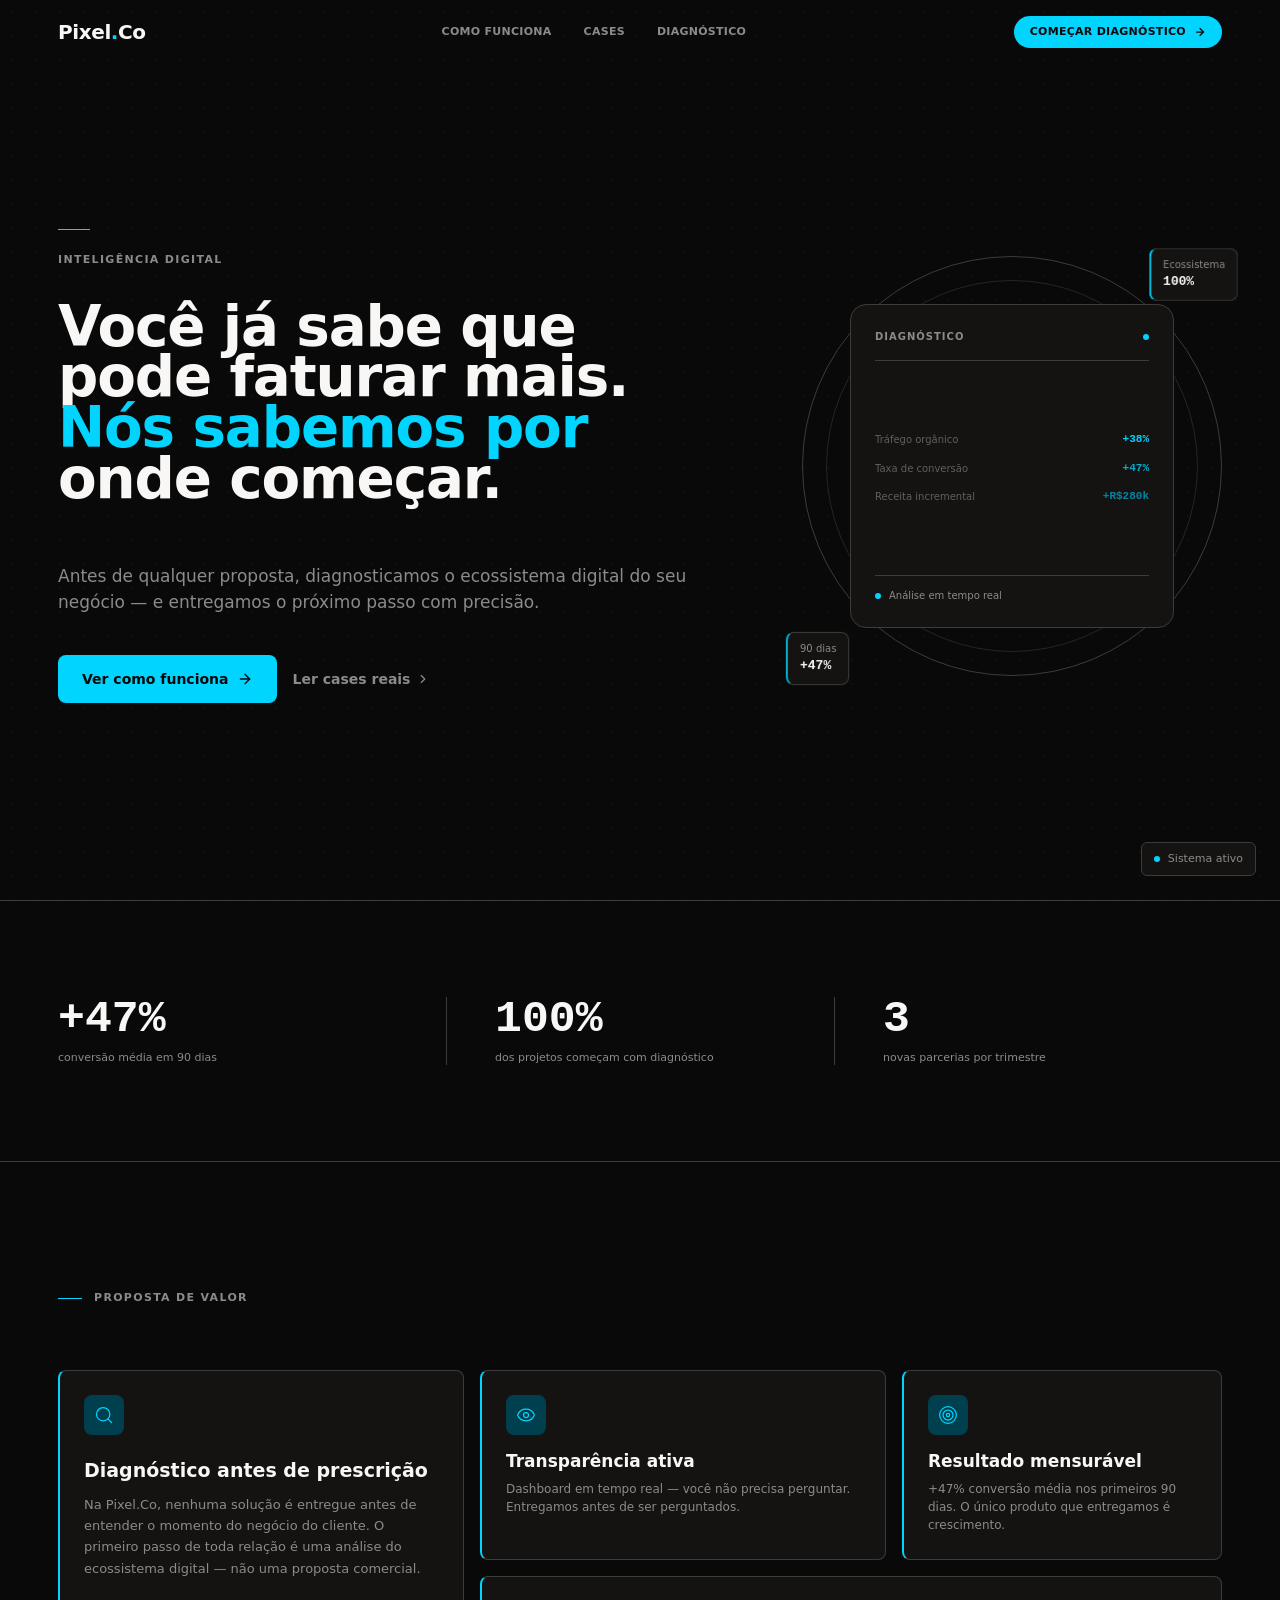
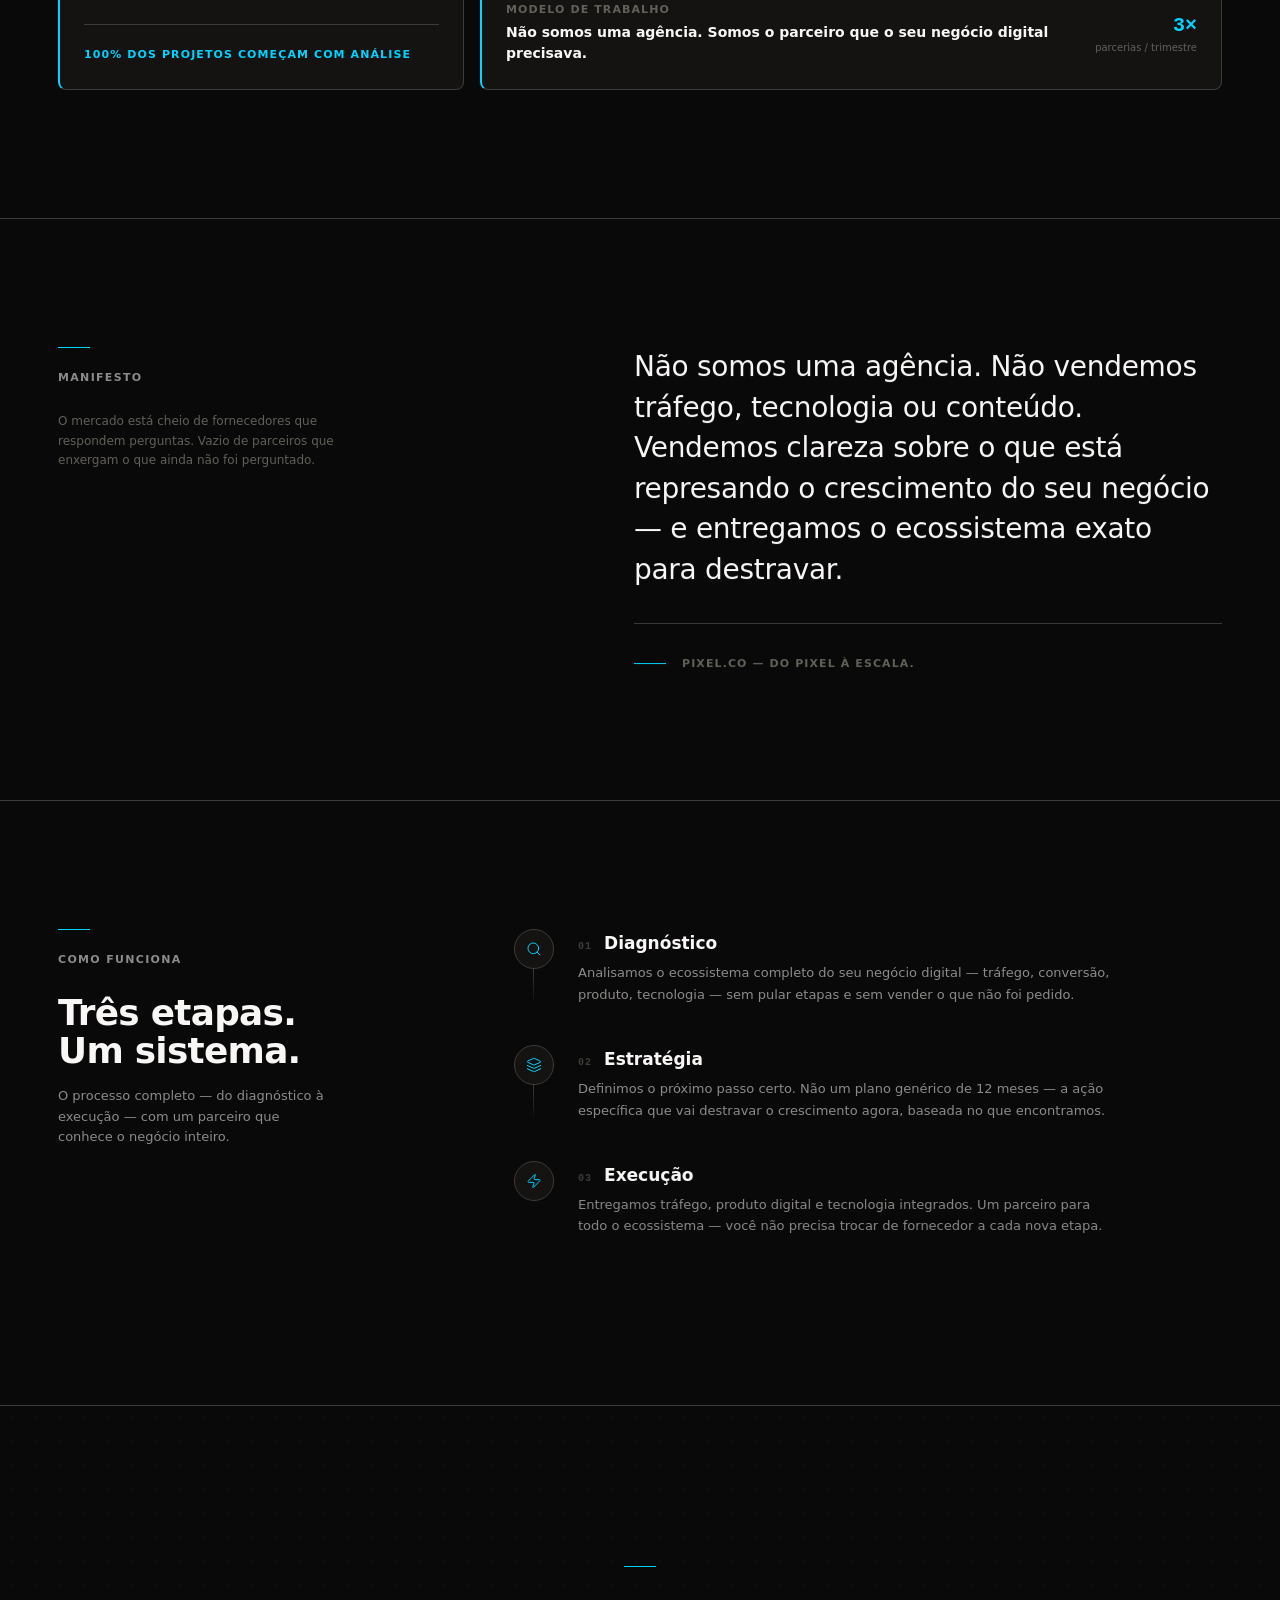
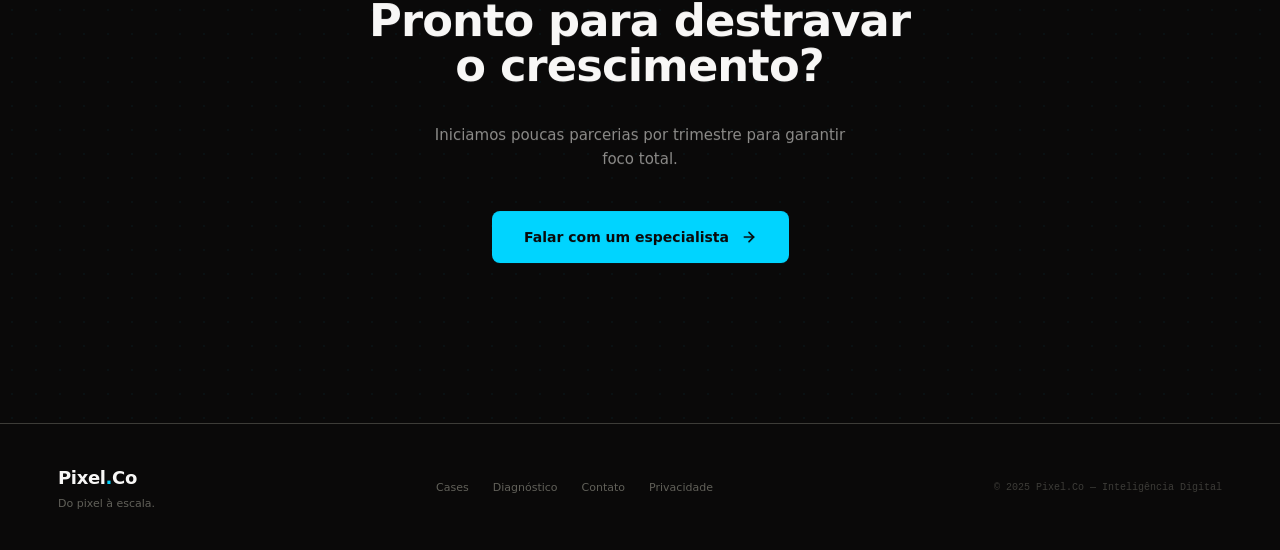
==== index.html @ 2d1773d3 "Updates" ====
<!DOCTYPE html><html lang="pt-BR" class="__variable_86c50e"><head><meta charSet="utf-8"/><meta name="viewport" content="width=device-width, initial-scale=1"/><link rel="preload" href="/_next/static/media/13971731025ec697-s.p.woff2" as="font" crossorigin="" type="font/woff2"/><link rel="stylesheet" href="/_next/static/css/6c851b1761dbb6ea.css" data-precedence="next"/><link rel="preload" as="script" fetchPriority="low" href="/_next/static/chunks/webpack-16e498d58e2445a3.js"/><script src="/_next/static/chunks/fd9d1056-4a917af64af6b262.js" async=""></script><script src="/_next/static/chunks/23-46c812fb10c3db20.js" async=""></script><script src="/_next/static/chunks/main-app-46f53e8ffbcdd55d.js" async=""></script><script src="/_next/static/chunks/866-4a47414da0e8d740.js" async=""></script><script src="/_next/static/chunks/app/page-204b4900cde515f3.js" async=""></script><title>Pixel.Co — Inteligência Digital</title><meta name="description" content="Você já sabe que pode faturar mais. Nós sabemos por onde começar. Diagnóstico estratégico do ecossistema digital do seu negócio."/><meta property="og:title" content="Pixel.Co — Do pixel à escala."/><meta property="og:description" content="Antes de qualquer proposta, diagnosticamos o ecossistema digital do seu negócio — e entregamos o próximo passo com precisão."/><meta property="og:type" content="website"/><meta name="twitter:card" content="summary"/><meta name="twitter:title" content="Pixel.Co — Do pixel à escala."/><meta name="twitter:description" content="Antes de qualquer proposta, diagnosticamos o ecossistema digital do seu negócio — e entregamos o próximo passo com precisão."/><meta name="next-size-adjust"/><script src="/_next/static/chunks/polyfills-78c92fac7aa8fdd8.js" noModule=""></script></head><body class="bg-[#0A0909] text-[#F8F7F6] antialiased"><main><header class="fixed top-0 left-0 right-0 z-50 transition-all duration-300 bg-transparent" style="opacity:0;will-change:opacity,transform;transform:translateY(-8px)"><div class="max-w-[1440px] mx-auto px-[34px] lg:px-[58px]"><div class="flex items-center justify-between h-16 lg:h-18"><a href="#" class="flex items-center" style="width:116px" aria-label="Pixel.Co"><span class="text-[#F8F7F6] font-extrabold text-xl tracking-tightest">Pixel<span class="text-[#00D4FF]">.</span>Co</span></a><nav class="hidden md:flex items-center gap-8"><a href="#como-funciona" class="text-[11px] font-semibold text-[#8C8B89] hover:text-[#F8F7F6] transition-colors duration-200 tracking-wide uppercase">Como funciona</a><a href="#cases" class="text-[11px] font-semibold text-[#8C8B89] hover:text-[#F8F7F6] transition-colors duration-200 tracking-wide uppercase">Cases</a><a href="#diagnóstico" class="text-[11px] font-semibold text-[#8C8B89] hover:text-[#F8F7F6] transition-colors duration-200 tracking-wide uppercase">Diagnóstico</a></nav><a href="#cta" class="flex items-center gap-2 px-4 py-2 rounded-full bg-[#00D4FF] text-[#0A0909] text-[11px] font-bold uppercase tracking-wide hover:bg-[#00AECF] transition-colors duration-200" tabindex="0">Começar diagnóstico<svg xmlns="http://www.w3.org/2000/svg" width="12" height="12" viewBox="0 0 24 24" fill="none" stroke="currentColor" stroke-width="2.5" stroke-linecap="round" stroke-linejoin="round" class="lucide lucide-arrow-right"><path d="M5 12h14"></path><path d="m12 5 7 7-7 7"></path></svg></a></div></div></header><section id="hero" class="relative min-h-[100dvh] flex items-center overflow-hidden"><div class="pixel-grid-bg"></div><div class="relative z-10 w-full max-w-[1440px] mx-auto px-[34px] lg:px-[58px] pt-24 pb-16"><div class="grid grid-cols-1 lg:grid-cols-[1fr_420px] gap-16 lg:gap-24 items-center"><div class="max-w-[640px]"><div class="mb-8" style="opacity:0;will-change:opacity,transform;transform:translateY(16px)"><span class="accent-line"></span><span class="text-[11px] font-semibold uppercase tracking-[0.12em] text-[#8C8B89]">Inteligência Digital</span></div><h1 class="font-extrabold text-[#F8F7F6] mb-[58px]" style="font-size:clamp(32px, 4.4vw, 64px);line-height:0.9;letter-spacing:-0.02em;opacity:0;will-change:opacity,transform;transform:translateY(16px)">Você já sabe que<br/>pode faturar mais.<br/><span class="text-[#00D4FF]">Nós sabemos por</span><br/>onde começar.</h1><p class="text-[#8C8B89] mb-10 max-w-[65ch]" style="font-size:17px;line-height:1.55;font-weight:400;opacity:0;will-change:opacity,transform;transform:translateY(16px)">Antes de qualquer proposta, diagnosticamos o ecossistema digital do seu negócio — e entregamos o próximo passo com precisão.</p><div class="flex flex-col sm:flex-row items-start sm:items-center gap-4" style="opacity:0;will-change:opacity,transform;transform:translateY(16px)"><a href="#como-funciona" class="flex items-center gap-2 px-6 py-3.5 bg-[#00D4FF] text-[#0A0909] rounded-lg font-bold text-sm hover:bg-[#00AECF] transition-colors duration-200" tabindex="0">Ver como funciona<svg xmlns="http://www.w3.org/2000/svg" width="16" height="16" viewBox="0 0 24 24" fill="none" stroke="currentColor" stroke-width="2" stroke-linecap="round" stroke-linejoin="round" class="lucide lucide-arrow-right"><path d="M5 12h14"></path><path d="m12 5 7 7-7 7"></path></svg></a><a href="#cases" class="flex items-center gap-1.5 text-[#8C8B89] hover:text-[#F8F7F6] text-sm font-semibold transition-colors duration-200">Ler cases reais<svg xmlns="http://www.w3.org/2000/svg" width="14" height="14" viewBox="0 0 24 24" fill="none" stroke="currentColor" stroke-width="2" stroke-linecap="round" stroke-linejoin="round" class="lucide lucide-chevron-right"><path d="m9 18 6-6-6-6"></path></svg></a></div></div><div class="hidden lg:block" style="opacity:0;will-change:opacity,transform;transform:translateX(24px)"><div class="relative w-full aspect-square max-w-[420px]"><div class="absolute inset-0 rounded-full border border-[#3D3C38]"></div><div class="absolute inset-6 rounded-full border border-[#262523]"></div><div class="absolute inset-12 rounded-2xl bg-[#141312] border border-[#3D3C38] p-6 flex flex-col justify-between"><div><div class="flex items-center justify-between mb-4"><span class="text-[10px] font-semibold uppercase tracking-widest text-[#8C8B89]">Diagnóstico</span><span class="w-1.5 h-1.5 rounded-full bg-[#00D4FF]" style="animation:pulse 2s infinite ease-in-out"></span></div><div class="h-px bg-[#3D3C38] mb-4"></div></div><div class="space-y-3"><div class="flex items-center justify-between" style="opacity:0;will-change:opacity,transform;transform:translateX(8px)"><span class="text-[10px] text-[#616059]">Tráfego orgânico</span><span class="text-[11px] font-bold font-mono" style="color:#00D4FF">+38%</span></div><div class="flex items-center justify-between" style="opacity:0;will-change:opacity,transform;transform:translateX(8px)"><span class="text-[10px] text-[#616059]">Taxa de conversão</span><span class="text-[11px] font-bold font-mono" style="color:#00AECF">+47%</span></div><div class="flex items-center justify-between" style="opacity:0;will-change:opacity,transform;transform:translateX(8px)"><span class="text-[10px] text-[#616059]">Receita incremental</span><span class="text-[11px] font-bold font-mono" style="color:#0086A6">+R$280k</span></div></div><div><div class="h-px bg-[#3D3C38] mt-4 mb-3"></div><div class="flex items-center gap-2"><span class="w-1.5 h-1.5 rounded-full bg-[#00D4FF]" style="animation:pulse 2s infinite ease-in-out"></span><span class="text-[10px] text-[#8C8B89]">Análise em tempo real</span></div></div></div><div class="absolute -top-2 -right-4 bg-[#141312] border border-[#3D3C38] border-l-2 border-l-[#00D4FF] rounded-lg px-3 py-2" style="opacity:0;will-change:opacity,transform;transform:scale(0.8)"><div class="text-[10px] text-[#8C8B89]">Ecossistema</div><div class="text-[13px] font-bold text-[#F8F7F6] font-mono">100%</div></div><div class="absolute -bottom-2 -left-4 bg-[#141312] border border-[#3D3C38] border-l-2 border-l-[#00AECF] rounded-lg px-3 py-2" style="opacity:0;will-change:opacity,transform;transform:scale(0.8)"><div class="text-[10px] text-[#8C8B89]">90 dias</div><div class="text-[13px] font-bold text-[#F8F7F6] font-mono">+47%</div></div></div></div></div></div></section><section id="social-proof" class="py-16 lg:py-24 border-y border-[#3D3C38]"><div class="max-w-[1440px] mx-auto px-[34px] lg:px-[58px]"><div class="grid grid-cols-1 sm:grid-cols-3 gap-0 divide-y sm:divide-y-0 sm:divide-x divide-[#3D3C38]"><div class="px-0 py-8 sm:py-0 sm:px-12 first:pl-0 last:pr-0 flex flex-col gap-2" style="opacity:0;transform:translateY(12px)"><span class="font-extrabold text-[#F8F7F6] font-mono" style="font-size:clamp(36px, 3.5vw, 52px);line-height:1">+47%</span><span class="text-[#8C8B89] text-[11px] font-medium leading-snug">conversão média em 90 dias</span></div><div class="px-0 py-8 sm:py-0 sm:px-12 first:pl-0 last:pr-0 flex flex-col gap-2" style="opacity:0;transform:translateY(12px)"><span class="font-extrabold text-[#F8F7F6] font-mono" style="font-size:clamp(36px, 3.5vw, 52px);line-height:1">100%</span><span class="text-[#8C8B89] text-[11px] font-medium leading-snug">dos projetos começam com diagnóstico</span></div><div class="px-0 py-8 sm:py-0 sm:px-12 first:pl-0 last:pr-0 flex flex-col gap-2" style="opacity:0;transform:translateY(12px)"><span class="font-extrabold text-[#F8F7F6] font-mono" style="font-size:clamp(36px, 3.5vw, 52px);line-height:1">3</span><span class="text-[#8C8B89] text-[11px] font-medium leading-snug">novas parcerias por trimestre</span></div></div></div></section><section id="proposta-de-valor" class="py-20 lg:py-32"><div class="max-w-[1440px] mx-auto px-[34px] lg:px-[58px]"><div class="section-divider mb-12 lg:mb-16"><span class="section-divider-label">Proposta de valor</span></div><div class="grid grid-cols-1 lg:grid-cols-[1fr_1fr_320px] gap-4"><div class="metric-card lg:row-span-2 flex flex-col gap-6 min-h-[280px] lg:min-h-[320px]" style="opacity:0;will-change:opacity,transform;transform:translateY(20px)"><div class="w-10 h-10 rounded-lg bg-[#003F4D] flex items-center justify-center flex-shrink-0"><svg xmlns="http://www.w3.org/2000/svg" width="20" height="20" viewBox="0 0 24 24" fill="none" stroke="currentColor" stroke-width="1.5" stroke-linecap="round" stroke-linejoin="round" class="lucide lucide-search text-[#00D4FF]"><circle cx="11" cy="11" r="8"></circle><path d="m21 21-4.3-4.3"></path></svg></div><div class="flex-1"><h3 class="text-[#F8F7F6] font-bold mb-3" style="font-size:19px;line-height:1.2">Diagnóstico antes de prescrição</h3><p class="text-[#8C8B89] leading-relaxed max-w-[65ch]" style="font-size:13px">Na Pixel.Co, nenhuma solução é entregue antes de entender o momento do negócio do cliente. O primeiro passo de toda relação é uma análise do ecossistema digital — não uma proposta comercial.</p></div><div class="pt-4 border-t border-[#3D3C38]"><span class="text-[11px] font-semibold text-[#00D4FF] uppercase tracking-widest">100% dos projetos começam com análise</span></div></div><div class="metric-card flex flex-col gap-4 min-h-[140px]" style="opacity:0;will-change:opacity,transform;transform:translateY(20px)"><div class="flex items-start justify-between gap-4"><div class="w-10 h-10 rounded-lg bg-[#003F4D] flex items-center justify-center flex-shrink-0"><svg xmlns="http://www.w3.org/2000/svg" width="20" height="20" viewBox="0 0 24 24" fill="none" stroke="currentColor" stroke-width="1.5" stroke-linecap="round" stroke-linejoin="round" class="lucide lucide-eye text-[#00D4FF]"><path d="M2.062 12.348a1 1 0 0 1 0-.696 10.75 10.75 0 0 1 19.876 0 1 1 0 0 1 0 .696 10.75 10.75 0 0 1-19.876 0"></path><circle cx="12" cy="12" r="3"></circle></svg></div></div><div><h3 class="text-[#F8F7F6] font-bold mb-2" style="font-size:17px;line-height:1.2">Transparência ativa</h3><p class="text-[#8C8B89]" style="font-size:12px;line-height:1.5">Dashboard em tempo real — você não precisa perguntar. Entregamos antes de ser perguntados.</p></div></div><div class="metric-card flex flex-col gap-4 min-h-[140px]" style="opacity:0;will-change:opacity,transform;transform:translateY(20px)"><div class="w-10 h-10 rounded-lg bg-[#003F4D] flex items-center justify-center flex-shrink-0"><svg xmlns="http://www.w3.org/2000/svg" width="20" height="20" viewBox="0 0 24 24" fill="none" stroke="currentColor" stroke-width="1.5" stroke-linecap="round" stroke-linejoin="round" class="lucide lucide-target text-[#00D4FF]"><circle cx="12" cy="12" r="10"></circle><circle cx="12" cy="12" r="6"></circle><circle cx="12" cy="12" r="2"></circle></svg></div><div><h3 class="text-[#F8F7F6] font-bold mb-2" style="font-size:17px;line-height:1.2">Resultado mensurável</h3><p class="text-[#8C8B89]" style="font-size:12px;line-height:1.5">+47% conversão média nos primeiros 90 dias. O único produto que entregamos é crescimento.</p></div></div><div class="metric-card lg:col-span-2 lg:col-start-2 flex items-center gap-6" style="opacity:0;will-change:opacity,transform;transform:translateY(20px)"><div class="flex-1"><p class="text-[#616059] text-[11px] font-semibold uppercase tracking-widest mb-1">Modelo de trabalho</p><p class="text-[#F8F7F6] font-semibold" style="font-size:14px">Não somos uma agência. Somos o parceiro que o seu negócio digital precisava.</p></div><div class="text-right flex-shrink-0"><div class="text-[#00D4FF] font-mono font-bold text-xl">3×</div><div class="text-[#616059] text-[10px]">parcerias / trimestre</div></div></div></div></div></section><section id="manifesto" class="py-20 lg:py-32 border-t border-[#3D3C38]"><div class="max-w-[1440px] mx-auto px-[34px] lg:px-[58px]"><div class="grid grid-cols-1 lg:grid-cols-[480px_1fr] gap-12 lg:gap-24 items-start"><div style="opacity:0;transform:translateY(12px)"><span class="accent-line"></span><span class="text-[11px] font-semibold uppercase tracking-[0.12em] text-[#8C8B89]">Manifesto</span><p class="text-[#616059] mt-6 max-w-[280px]" style="font-size:12px;line-height:1.6">O mercado está cheio de fornecedores que respondem perguntas. Vazio de parceiros que enxergam o que ainda não foi perguntado.</p></div><div style="opacity:0;transform:translateY(20px)"><p class="text-[#F8F7F6] font-light" style="font-size:clamp(18px, 2.2vw, 28px);line-height:1.45;letter-spacing:-0.01em">Não somos uma agência. Não vendemos tráfego, tecnologia ou conteúdo. Vendemos clareza sobre o que está represando o crescimento do seu negócio — e entregamos o ecossistema exato para destravar.</p><div class="mt-8 pt-8 border-t border-[#3D3C38] flex items-center gap-4" style="opacity:0"><span class="w-8 h-px bg-[#00D4FF]"></span><span class="text-[#616059] text-[11px] font-semibold uppercase tracking-widest">Pixel.Co — Do pixel à escala.</span></div></div></div></div></section><section id="como-funciona" class="py-20 lg:py-32 border-t border-[#3D3C38]"><div class="max-w-[1440px] mx-auto px-[34px] lg:px-[58px]"><div class="grid grid-cols-1 lg:grid-cols-[360px_1fr] gap-12 lg:gap-24"><div><div style="opacity:0;transform:translateY(12px)"><span class="accent-line"></span><span class="text-[11px] font-semibold uppercase tracking-[0.12em] text-[#8C8B89]">Como funciona</span><h2 class="text-[#F8F7F6] font-extrabold mt-6" style="font-size:clamp(24px, 2.8vw, 40px);line-height:1.05;letter-spacing:-0.02em">Três etapas.<br/>Um sistema.</h2><p class="text-[#8C8B89] mt-4 max-w-[280px]" style="font-size:13px;line-height:1.6">O processo completo — do diagnóstico à execução — com um parceiro que conhece o negócio inteiro.</p></div></div><div class="space-y-0"><div class="relative flex gap-6 pb-10" style="opacity:0;transform:translateX(16px)"><div class="relative flex-shrink-0"><div class="w-10 h-10 rounded-full bg-[#141312] border border-[#3D3C38] flex items-center justify-center"><svg xmlns="http://www.w3.org/2000/svg" width="16" height="16" viewBox="0 0 24 24" fill="none" stroke="currentColor" stroke-width="1.5" stroke-linecap="round" stroke-linejoin="round" class="lucide lucide-search text-[#00D4FF]"><circle cx="11" cy="11" r="8"></circle><path d="m21 21-4.3-4.3"></path></svg></div><div class="absolute left-[19px] top-10 bottom-0 w-px" style="background:linear-gradient(to bottom, #3D3C38, transparent)"></div></div><div class="flex-1 pt-1"><div class="flex items-baseline gap-3 mb-2"><span class="text-[10px] font-bold text-[#3D3C38] font-mono tracking-widest">01</span><h3 class="text-[#F8F7F6] font-bold" style="font-size:17px;line-height:1.2">Diagnóstico</h3></div><p class="text-[#8C8B89] max-w-[65ch]" style="font-size:13px;line-height:1.65">Analisamos o ecossistema completo do seu negócio digital — tráfego, conversão, produto, tecnologia — sem pular etapas e sem vender o que não foi pedido.</p></div></div><div class="relative flex gap-6 pb-10" style="opacity:0;transform:translateX(16px)"><div class="relative flex-shrink-0"><div class="w-10 h-10 rounded-full bg-[#141312] border border-[#3D3C38] flex items-center justify-center"><svg xmlns="http://www.w3.org/2000/svg" width="16" height="16" viewBox="0 0 24 24" fill="none" stroke="currentColor" stroke-width="1.5" stroke-linecap="round" stroke-linejoin="round" class="lucide lucide-layers text-[#00D4FF]"><path d="m12.83 2.18a2 2 0 0 0-1.66 0L2.6 6.08a1 1 0 0 0 0 1.83l8.58 3.91a2 2 0 0 0 1.66 0l8.58-3.9a1 1 0 0 0 0-1.83Z"></path><path d="m22 17.65-9.17 4.16a2 2 0 0 1-1.66 0L2 17.65"></path><path d="m22 12.65-9.17 4.16a2 2 0 0 1-1.66 0L2 12.65"></path></svg></div><div class="absolute left-[19px] top-10 bottom-0 w-px" style="background:linear-gradient(to bottom, #3D3C38, transparent)"></div></div><div class="flex-1 pt-1"><div class="flex items-baseline gap-3 mb-2"><span class="text-[10px] font-bold text-[#3D3C38] font-mono tracking-widest">02</span><h3 class="text-[#F8F7F6] font-bold" style="font-size:17px;line-height:1.2">Estratégia</h3></div><p class="text-[#8C8B89] max-w-[65ch]" style="font-size:13px;line-height:1.65">Definimos o próximo passo certo. Não um plano genérico de 12 meses — a ação específica que vai destravar o crescimento agora, baseada no que encontramos.</p></div></div><div class="relative flex gap-6 pb-10" style="opacity:0;transform:translateX(16px)"><div class="relative flex-shrink-0"><div class="w-10 h-10 rounded-full bg-[#141312] border border-[#3D3C38] flex items-center justify-center"><svg xmlns="http://www.w3.org/2000/svg" width="16" height="16" viewBox="0 0 24 24" fill="none" stroke="currentColor" stroke-width="1.5" stroke-linecap="round" stroke-linejoin="round" class="lucide lucide-zap text-[#00D4FF]"><path d="M4 14a1 1 0 0 1-.78-1.63l9.9-10.2a.5.5 0 0 1 .86.46l-1.92 6.02A1 1 0 0 0 13 10h7a1 1 0 0 1 .78 1.63l-9.9 10.2a.5.5 0 0 1-.86-.46l1.92-6.02A1 1 0 0 0 11 14z"></path></svg></div></div><div class="flex-1 pt-1"><div class="flex items-baseline gap-3 mb-2"><span class="text-[10px] font-bold text-[#3D3C38] font-mono tracking-widest">03</span><h3 class="text-[#F8F7F6] font-bold" style="font-size:17px;line-height:1.2">Execução</h3></div><p class="text-[#8C8B89] max-w-[65ch]" style="font-size:13px;line-height:1.65">Entregamos tráfego, produto digital e tecnologia integrados. Um parceiro para todo o ecossistema — você não precisa trocar de fornecedor a cada nova etapa.</p></div></div></div></div></div></section><section id="cta" class="relative py-28 lg:py-40 border-t border-[#3D3C38] overflow-hidden"><div class="pixel-grid-bg"></div><div class="relative z-10 max-w-[1440px] mx-auto px-[34px] lg:px-[58px]"><div class="flex flex-col items-center text-center"><div style="opacity:0;transform:translateY(16px)"><span class="accent-line mx-auto"></span></div><h2 class="text-[#F8F7F6] font-extrabold mt-4 mb-[34px]" style="font-size:clamp(28px, 3.5vw, 52px);line-height:1;letter-spacing:-0.02em;opacity:0;transform:translateY(20px)">Pronto para destravar<br/>o crescimento?</h2><p class="text-[#8C8B89] mb-10 max-w-[440px]" style="font-size:15px;line-height:1.6;opacity:0;transform:translateY(16px)">Iniciamos poucas parcerias por trimestre para garantir foco total.</p><a href="mailto:contato@pixel.co" class="flex items-center gap-3 px-8 py-4 bg-[#00D4FF] text-[#0A0909] rounded-lg font-bold text-sm hover:bg-[#00AECF] transition-colors duration-200" tabindex="0" style="opacity:0;transform:translateY(12px)">Falar com um especialista<svg xmlns="http://www.w3.org/2000/svg" width="16" height="16" viewBox="0 0 24 24" fill="none" stroke="currentColor" stroke-width="2.5" stroke-linecap="round" stroke-linejoin="round" class="lucide lucide-arrow-right"><path d="M5 12h14"></path><path d="m12 5 7 7-7 7"></path></svg></a></div></div></section><footer class="border-t border-[#3D3C38] py-10"><div class="max-w-[1440px] mx-auto px-[34px] lg:px-[58px]"><div class="flex flex-col sm:flex-row items-start sm:items-center justify-between gap-6"><div><div class="text-[#F8F7F6] font-extrabold text-lg tracking-tightest mb-1">Pixel<span class="text-[#00D4FF]">.</span>Co</div><p class="text-[#616059] text-[11px]">Do pixel à escala.</p></div><nav class="flex items-center gap-6"><a href="#cases" class="text-[11px] text-[#616059] hover:text-[#8C8B89] transition-colors duration-200 font-medium">Cases</a><a href="#diagnóstico" class="text-[11px] text-[#616059] hover:text-[#8C8B89] transition-colors duration-200 font-medium">Diagnóstico</a><a href="#contato" class="text-[11px] text-[#616059] hover:text-[#8C8B89] transition-colors duration-200 font-medium">Contato</a><a href="#privacidade" class="text-[11px] text-[#616059] hover:text-[#8C8B89] transition-colors duration-200 font-medium">Privacidade</a></nav><p class="text-[#3D3C38] text-[10px] font-mono">© 2025 Pixel.Co — Inteligência Digital</p></div></div><div class="status-badge"><span class="status-dot"></span><span>Sistema ativo</span></div></footer></main><script src="/_next/static/chunks/webpack-16e498d58e2445a3.js" async=""></script><script>(self.__next_f=self.__next_f||[]).push([0]);self.__next_f.push([2,null])</script><script>self.__next_f.push([1,"1:HL[\"/_next/static/media/13971731025ec697-s.p.woff2\",\"font\",{\"crossOrigin\":\"\",\"type\":\"font/woff2\"}]\n2:HL[\"/_next/static/css/6c851b1761dbb6ea.css\",\"style\"]\n"])</script><script>self.__next_f.push([1,"3:I[5751,[],\"\"]\n5:I[8599,[\"866\",\"static/chunks/866-4a47414da0e8d740.js\",\"931\",\"static/chunks/app/page-204b4900cde515f3.js\"],\"default\"]\n6:I[6748,[\"866\",\"static/chunks/866-4a47414da0e8d740.js\",\"931\",\"static/chunks/app/page-204b4900cde515f3.js\"],\"default\"]\n7:I[4101,[\"866\",\"static/chunks/866-4a47414da0e8d740.js\",\"931\",\"static/chunks/app/page-204b4900cde515f3.js\"],\"default\"]\n8:I[4258,[\"866\",\"static/chunks/866-4a47414da0e8d740.js\",\"931\",\"static/chunks/app/page-204b4900cde515f3.js\"],\"default\"]\n9:I[763,[\"866\",\"static/chunks/866-4a47414da0e8d740.js\",\"931\",\"static/chunks/app/page-204b4900cde515f3.js\"],\"default\"]\na:I[4495,[\"866\",\"static/chunks/866-4a47414da0e8d740.js\",\"931\",\"static/chunks/app/page-204b4900cde515f3.js\"],\"default\"]\nb:I[2582,[\"866\",\"static/chunks/866-4a47414da0e8d740.js\",\"931\",\"static/chunks/app/page-204b4900cde515f3.js\"],\"default\"]\nc:I[2674,[\"866\",\"static/chunks/866-4a47414da0e8d740.js\",\"931\",\"static/chunks/app/page-204b4900cde515f3.js\"],\"default\"]\nd:I[9275,[],\"\"]\ne:I[1343,[],\"\"]\n10:I[6130,[],\"\"]\n11:[]\n"])</script><script>self.__next_f.push([1,"0:[[[\"$\",\"link\",\"0\",{\"rel\":\"stylesheet\",\"href\":\"/_next/static/css/6c851b1761dbb6ea.css\",\"precedence\":\"next\",\"crossOrigin\":\"$undefined\"}]],[\"$\",\"$L3\",null,{\"buildId\":\"G5u0p1RSmAtVbEPH7A4SH\",\"assetPrefix\":\"\",\"initialCanonicalUrl\":\"/\",\"initialTree\":[\"\",{\"children\":[\"__PAGE__\",{}]},\"$undefined\",\"$undefined\",true],\"initialSeedData\":[\"\",{\"children\":[\"__PAGE__\",{},[[\"$L4\",[\"$\",\"main\",null,{\"children\":[[\"$\",\"$L5\",null,{}],[\"$\",\"$L6\",null,{}],[\"$\",\"$L7\",null,{}],[\"$\",\"$L8\",null,{}],[\"$\",\"$L9\",null,{}],[\"$\",\"$La\",null,{}],[\"$\",\"$Lb\",null,{}],[\"$\",\"$Lc\",null,{}]]}]],null],null]},[[\"$\",\"html\",null,{\"lang\":\"pt-BR\",\"className\":\"__variable_86c50e\",\"children\":[\"$\",\"body\",null,{\"className\":\"bg-[#0A0909] text-[#F8F7F6] antialiased\",\"children\":[\"$\",\"$Ld\",null,{\"parallelRouterKey\":\"children\",\"segmentPath\":[\"children\"],\"error\":\"$undefined\",\"errorStyles\":\"$undefined\",\"errorScripts\":\"$undefined\",\"template\":[\"$\",\"$Le\",null,{}],\"templateStyles\":\"$undefined\",\"templateScripts\":\"$undefined\",\"notFound\":[[\"$\",\"title\",null,{\"children\":\"404: This page could not be found.\"}],[\"$\",\"div\",null,{\"style\":{\"fontFamily\":\"system-ui,\\\"Segoe UI\\\",Roboto,Helvetica,Arial,sans-serif,\\\"Apple Color Emoji\\\",\\\"Segoe UI Emoji\\\"\",\"height\":\"100vh\",\"textAlign\":\"center\",\"display\":\"flex\",\"flexDirection\":\"column\",\"alignItems\":\"center\",\"justifyContent\":\"center\"},\"children\":[\"$\",\"div\",null,{\"children\":[[\"$\",\"style\",null,{\"dangerouslySetInnerHTML\":{\"__html\":\"body{color:#000;background:#fff;margin:0}.next-error-h1{border-right:1px solid rgba(0,0,0,.3)}@media (prefers-color-scheme:dark){body{color:#fff;background:#000}.next-error-h1{border-right:1px solid rgba(255,255,255,.3)}}\"}}],[\"$\",\"h1\",null,{\"className\":\"next-error-h1\",\"style\":{\"display\":\"inline-block\",\"margin\":\"0 20px 0 0\",\"padding\":\"0 23px 0 0\",\"fontSize\":24,\"fontWeight\":500,\"verticalAlign\":\"top\",\"lineHeight\":\"49px\"},\"children\":\"404\"}],[\"$\",\"div\",null,{\"style\":{\"display\":\"inline-block\"},\"children\":[\"$\",\"h2\",null,{\"style\":{\"fontSize\":14,\"fontWeight\":400,\"lineHeight\":\"49px\",\"margin\":0},\"children\":\"This page could not be found.\"}]}]]}]}]],\"notFoundStyles\":[],\"styles\":null}]}]}],null],null],\"couldBeIntercepted\":false,\"initialHead\":[null,\"$Lf\"],\"globalErrorComponent\":\"$10\",\"missingSlots\":\"$W11\"}]]\n"])</script><script>self.__next_f.push([1,"f:[[\"$\",\"meta\",\"0\",{\"name\":\"viewport\",\"content\":\"width=device-width, initial-scale=1\"}],[\"$\",\"meta\",\"1\",{\"charSet\":\"utf-8\"}],[\"$\",\"title\",\"2\",{\"children\":\"Pixel.Co — Inteligência Digital\"}],[\"$\",\"meta\",\"3\",{\"name\":\"description\",\"content\":\"Você já sabe que pode faturar mais. Nós sabemos por onde começar. Diagnóstico estratégico do ecossistema digital do seu negócio.\"}],[\"$\",\"meta\",\"4\",{\"property\":\"og:title\",\"content\":\"Pixel.Co — Do pixel à escala.\"}],[\"$\",\"meta\",\"5\",{\"property\":\"og:description\",\"content\":\"Antes de qualquer proposta, diagnosticamos o ecossistema digital do seu negócio — e entregamos o próximo passo com precisão.\"}],[\"$\",\"meta\",\"6\",{\"property\":\"og:type\",\"content\":\"website\"}],[\"$\",\"meta\",\"7\",{\"name\":\"twitter:card\",\"content\":\"summary\"}],[\"$\",\"meta\",\"8\",{\"name\":\"twitter:title\",\"content\":\"Pixel.Co — Do pixel à escala.\"}],[\"$\",\"meta\",\"9\",{\"name\":\"twitter:description\",\"content\":\"Antes de qualquer proposta, diagnosticamos o ecossistema digital do seu negócio — e entregamos o próximo passo com precisão.\"}],[\"$\",\"meta\",\"10\",{\"name\":\"next-size-adjust\"}]]\n4:null\n"])</script></body></html>
---- _next/static/css/6c851b1761dbb6ea.css ----
@font-face{font-family:__DM_Sans_86c50e;font-style:normal;font-weight:400;font-display:swap;src:url(/_next/static/media/7ab938503e4547a1-s.woff2) format("woff2");unicode-range:u+0100-02ba,u+02bd-02c5,u+02c7-02cc,u+02ce-02d7,u+02dd-02ff,u+0304,u+0308,u+0329,u+1d00-1dbf,u+1e00-1e9f,u+1ef2-1eff,u+2020,u+20a0-20ab,u+20ad-20c0,u+2113,u+2c60-2c7f,u+a720-a7ff}@font-face{font-family:__DM_Sans_86c50e;font-style:normal;font-weight:400;font-display:swap;src:url(/_next/static/media/13971731025ec697-s.p.woff2) format("woff2");unicode-range:u+00??,u+0131,u+0152-0153,u+02bb-02bc,u+02c6,u+02da,u+02dc,u+0304,u+0308,u+0329,u+2000-206f,u+20ac,u+2122,u+2191,u+2193,u+2212,u+2215,u+feff,u+fffd}@font-face{font-family:__DM_Sans_86c50e;font-style:normal;font-weight:600;font-display:swap;src:url(/_next/static/media/7ab938503e4547a1-s.woff2) format("woff2");unicode-range:u+0100-02ba,u+02bd-02c5,u+02c7-02cc,u+02ce-02d7,u+02dd-02ff,u+0304,u+0308,u+0329,u+1d00-1dbf,u+1e00-1e9f,u+1ef2-1eff,u+2020,u+20a0-20ab,u+20ad-20c0,u+2113,u+2c60-2c7f,u+a720-a7ff}@font-face{font-family:__DM_Sans_86c50e;font-style:normal;font-weight:600;font-display:swap;src:url(/_next/static/media/13971731025ec697-s.p.woff2) format("woff2");unicode-range:u+00??,u+0131,u+0152-0153,u+02bb-02bc,u+02c6,u+02da,u+02dc,u+0304,u+0308,u+0329,u+2000-206f,u+20ac,u+2122,u+2191,u+2193,u+2212,u+2215,u+feff,u+fffd}@font-face{font-family:__DM_Sans_86c50e;font-style:normal;font-weight:700;font-display:swap;src:url(/_next/static/media/7ab938503e4547a1-s.woff2) format("woff2");unicode-range:u+0100-02ba,u+02bd-02c5,u+02c7-02cc,u+02ce-02d7,u+02dd-02ff,u+0304,u+0308,u+0329,u+1d00-1dbf,u+1e00-1e9f,u+1ef2-1eff,u+2020,u+20a0-20ab,u+20ad-20c0,u+2113,u+2c60-2c7f,u+a720-a7ff}@font-face{font-family:__DM_Sans_86c50e;font-style:normal;font-weight:700;font-display:swap;src:url(/_next/static/media/13971731025ec697-s.p.woff2) format("woff2");unicode-range:u+00??,u+0131,u+0152-0153,u+02bb-02bc,u+02c6,u+02da,u+02dc,u+0304,u+0308,u+0329,u+2000-206f,u+20ac,u+2122,u+2191,u+2193,u+2212,u+2215,u+feff,u+fffd}@font-face{font-family:__DM_Sans_86c50e;font-style:normal;font-weight:800;font-display:swap;src:url(/_next/static/media/7ab938503e4547a1-s.woff2) format("woff2");unicode-range:u+0100-02ba,u+02bd-02c5,u+02c7-02cc,u+02ce-02d7,u+02dd-02ff,u+0304,u+0308,u+0329,u+1d00-1dbf,u+1e00-1e9f,u+1ef2-1eff,u+2020,u+20a0-20ab,u+20ad-20c0,u+2113,u+2c60-2c7f,u+a720-a7ff}@font-face{font-family:__DM_Sans_86c50e;font-style:normal;font-weight:800;font-display:swap;src:url(/_next/static/media/13971731025ec697-s.p.woff2) format("woff2");unicode-range:u+00??,u+0131,u+0152-0153,u+02bb-02bc,u+02c6,u+02da,u+02dc,u+0304,u+0308,u+0329,u+2000-206f,u+20ac,u+2122,u+2191,u+2193,u+2212,u+2215,u+feff,u+fffd}@font-face{font-family:__DM_Sans_Fallback_86c50e;src:local("Arial");ascent-override:94.90%;descent-override:29.66%;line-gap-override:0.00%;size-adjust:104.53%}.__className_86c50e{font-family:__DM_Sans_86c50e,__DM_Sans_Fallback_86c50e;font-style:normal}.__variable_86c50e{--font-dm-sans:"__DM_Sans_86c50e","__DM_Sans_Fallback_86c50e"}

/*
! tailwindcss v3.4.6 | MIT License | https://tailwindcss.com
*/*,:after,:before{box-sizing:border-box;border:0 solid #e5e7eb}:after,:before{--tw-content:""}:host,html{line-height:1.5;-webkit-text-size-adjust:100%;-moz-tab-size:4;-o-tab-size:4;tab-size:4;font-family:var(--font-dm-sans),system-ui,sans-serif;font-feature-settings:normal;font-variation-settings:normal;-webkit-tap-highlight-color:transparent}body{margin:0;line-height:inherit}hr{height:0;color:inherit;border-top-width:1px}abbr:where([title]){-webkit-text-decoration:underline dotted;text-decoration:underline dotted}h1,h2,h3,h4,h5,h6{font-size:inherit;font-weight:inherit}a{color:inherit;text-decoration:inherit}b,strong{font-weight:bolder}code,kbd,pre,samp{font-family:DM Mono,ui-monospace,monospace;font-feature-settings:normal;font-variation-settings:normal;font-size:1em}small{font-size:80%}sub,sup{font-size:75%;line-height:0;position:relative;vertical-align:baseline}sub{bottom:-.25em}sup{top:-.5em}table{text-indent:0;border-color:inherit;border-collapse:collapse}button,input,optgroup,select,textarea{font-family:inherit;font-feature-settings:inherit;font-variation-settings:inherit;font-size:100%;font-weight:inherit;line-height:inherit;letter-spacing:inherit;color:inherit;margin:0;padding:0}button,select{text-transform:none}button,input:where([type=button]),input:where([type=reset]),input:where([type=submit]){-webkit-appearance:button;background-color:transparent;background-image:none}:-moz-focusring{outline:auto}:-moz-ui-invalid{box-shadow:none}progress{vertical-align:baseline}::-webkit-inner-spin-button,::-webkit-outer-spin-button{height:auto}[type=search]{-webkit-appearance:textfield;outline-offset:-2px}::-webkit-search-decoration{-webkit-appearance:none}::-webkit-file-upload-button{-webkit-appearance:button;font:inherit}summary{display:list-item}blockquote,dd,dl,figure,h1,h2,h3,h4,h5,h6,hr,p,pre{margin:0}fieldset{margin:0}fieldset,legend{padding:0}menu,ol,ul{list-style:none;margin:0;padding:0}dialog{padding:0}textarea{resize:vertical}input::-moz-placeholder,textarea::-moz-placeholder{opacity:1;color:#9ca3af}input::placeholder,textarea::placeholder{opacity:1;color:#9ca3af}[role=button],button{cursor:pointer}:disabled{cursor:default}audio,canvas,embed,iframe,img,object,svg,video{display:block;vertical-align:middle}img,video{max-width:100%;height:auto}[hidden]{display:none}*,:after,:before{--tw-border-spacing-x:0;--tw-border-spacing-y:0;--tw-translate-x:0;--tw-translate-y:0;--tw-rotate:0;--tw-skew-x:0;--tw-skew-y:0;--tw-scale-x:1;--tw-scale-y:1;--tw-pan-x: ;--tw-pan-y: ;--tw-pinch-zoom: ;--tw-scroll-snap-strictness:proximity;--tw-gradient-from-position: ;--tw-gradient-via-position: ;--tw-gradient-to-position: ;--tw-ordinal: ;--tw-slashed-zero: ;--tw-numeric-figure: ;--tw-numeric-spacing: ;--tw-numeric-fraction: ;--tw-ring-inset: ;--tw-ring-offset-width:0px;--tw-ring-offset-color:#fff;--tw-ring-color:rgba(59,130,246,.5);--tw-ring-offset-shadow:0 0 #0000;--tw-ring-shadow:0 0 #0000;--tw-shadow:0 0 #0000;--tw-shadow-colored:0 0 #0000;--tw-blur: ;--tw-brightness: ;--tw-contrast: ;--tw-grayscale: ;--tw-hue-rotate: ;--tw-invert: ;--tw-saturate: ;--tw-sepia: ;--tw-drop-shadow: ;--tw-backdrop-blur: ;--tw-backdrop-brightness: ;--tw-backdrop-contrast: ;--tw-backdrop-grayscale: ;--tw-backdrop-hue-rotate: ;--tw-backdrop-invert: ;--tw-backdrop-opacity: ;--tw-backdrop-saturate: ;--tw-backdrop-sepia: ;--tw-contain-size: ;--tw-contain-layout: ;--tw-contain-paint: ;--tw-contain-style: }::backdrop{--tw-border-spacing-x:0;--tw-border-spacing-y:0;--tw-translate-x:0;--tw-translate-y:0;--tw-rotate:0;--tw-skew-x:0;--tw-skew-y:0;--tw-scale-x:1;--tw-scale-y:1;--tw-pan-x: ;--tw-pan-y: ;--tw-pinch-zoom: ;--tw-scroll-snap-strictness:proximity;--tw-gradient-from-position: ;--tw-gradient-via-position: ;--tw-gradient-to-position: ;--tw-ordinal: ;--tw-slashed-zero: ;--tw-numeric-figure: ;--tw-numeric-spacing: ;--tw-numeric-fraction: ;--tw-ring-inset: ;--tw-ring-offset-width:0px;--tw-ring-offset-color:#fff;--tw-ring-color:rgba(59,130,246,.5);--tw-ring-offset-shadow:0 0 #0000;--tw-ring-shadow:0 0 #0000;--tw-shadow:0 0 #0000;--tw-shadow-colored:0 0 #0000;--tw-blur: ;--tw-brightness: ;--tw-contrast: ;--tw-grayscale: ;--tw-hue-rotate: ;--tw-invert: ;--tw-saturate: ;--tw-sepia: ;--tw-drop-shadow: ;--tw-backdrop-blur: ;--tw-backdrop-brightness: ;--tw-backdrop-contrast: ;--tw-backdrop-grayscale: ;--tw-backdrop-hue-rotate: ;--tw-backdrop-invert: ;--tw-backdrop-opacity: ;--tw-backdrop-saturate: ;--tw-backdrop-sepia: ;--tw-contain-size: ;--tw-contain-layout: ;--tw-contain-paint: ;--tw-contain-style: }.fixed{position:fixed}.absolute{position:absolute}.relative{position:relative}.inset-0{inset:0}.inset-12{inset:3rem}.inset-6{inset:1.5rem}.-bottom-2{bottom:-.5rem}.-left-4{left:-1rem}.-right-4{right:-1rem}.-top-2{top:-.5rem}.bottom-0{bottom:0}.left-0{left:0}.left-\[19px\]{left:19px}.right-0{right:0}.top-0{top:0}.top-10{top:2.5rem}.z-10{z-index:10}.z-50{z-index:50}.mx-auto{margin-left:auto;margin-right:auto}.mb-1{margin-bottom:.25rem}.mb-10{margin-bottom:2.5rem}.mb-12{margin-bottom:3rem}.mb-2{margin-bottom:.5rem}.mb-3{margin-bottom:.75rem}.mb-4{margin-bottom:1rem}.mb-8{margin-bottom:2rem}.mb-\[34px\]{margin-bottom:34px}.mb-\[58px\]{margin-bottom:58px}.mt-4{margin-top:1rem}.mt-6{margin-top:1.5rem}.mt-8{margin-top:2rem}.flex{display:flex}.grid{display:grid}.hidden{display:none}.aspect-square{aspect-ratio:1/1}.h-1\.5{height:.375rem}.h-10{height:2.5rem}.h-16{height:4rem}.h-px{height:1px}.min-h-\[100dvh\]{min-height:100dvh}.min-h-\[140px\]{min-height:140px}.min-h-\[280px\]{min-height:280px}.w-1\.5{width:.375rem}.w-10{width:2.5rem}.w-8{width:2rem}.w-full{width:100%}.w-px{width:1px}.max-w-\[1440px\]{max-width:1440px}.max-w-\[280px\]{max-width:280px}.max-w-\[420px\]{max-width:420px}.max-w-\[440px\]{max-width:440px}.max-w-\[640px\]{max-width:640px}.max-w-\[65ch\]{max-width:65ch}.flex-1{flex:1 1 0%}.flex-shrink-0{flex-shrink:0}.grid-cols-1{grid-template-columns:repeat(1,minmax(0,1fr))}.flex-col{flex-direction:column}.items-start{align-items:flex-start}.items-center{align-items:center}.items-baseline{align-items:baseline}.justify-center{justify-content:center}.justify-between{justify-content:space-between}.gap-0{gap:0}.gap-1\.5{gap:.375rem}.gap-12{gap:3rem}.gap-16{gap:4rem}.gap-2{gap:.5rem}.gap-3{gap:.75rem}.gap-4{gap:1rem}.gap-6{gap:1.5rem}.gap-8{gap:2rem}.space-y-0>:not([hidden])~:not([hidden]){--tw-space-y-reverse:0;margin-top:calc(0px * calc(1 - var(--tw-space-y-reverse)));margin-bottom:calc(0px * var(--tw-space-y-reverse))}.space-y-3>:not([hidden])~:not([hidden]){--tw-space-y-reverse:0;margin-top:calc(.75rem * calc(1 - var(--tw-space-y-reverse)));margin-bottom:calc(.75rem * var(--tw-space-y-reverse))}.divide-y>:not([hidden])~:not([hidden]){--tw-divide-y-reverse:0;border-top-width:calc(1px * calc(1 - var(--tw-divide-y-reverse)));border-bottom-width:calc(1px * var(--tw-divide-y-reverse))}.divide-\[\#3D3C38\]>:not([hidden])~:not([hidden]){--tw-divide-opacity:1;border-color:rgb(61 60 56/var(--tw-divide-opacity))}.overflow-hidden{overflow:hidden}.rounded-2xl{border-radius:1rem}.rounded-full{border-radius:9999px}.rounded-lg{border-radius:.5rem}.border{border-width:1px}.border-y{border-top-width:1px}.border-b,.border-y{border-bottom-width:1px}.border-l-2{border-left-width:2px}.border-t{border-top-width:1px}.border-\[\#262523\]{--tw-border-opacity:1;border-color:rgb(38 37 35/var(--tw-border-opacity))}.border-\[\#3D3C38\]{--tw-border-opacity:1;border-color:rgb(61 60 56/var(--tw-border-opacity))}.border-l-\[\#00AECF\]{--tw-border-opacity:1;border-left-color:rgb(0 174 207/var(--tw-border-opacity))}.border-l-\[\#00D4FF\]{--tw-border-opacity:1;border-left-color:rgb(0 212 255/var(--tw-border-opacity))}.bg-\[\#003F4D\]{--tw-bg-opacity:1;background-color:rgb(0 63 77/var(--tw-bg-opacity))}.bg-\[\#00D4FF\]{--tw-bg-opacity:1;background-color:rgb(0 212 255/var(--tw-bg-opacity))}.bg-\[\#0A0909\]{--tw-bg-opacity:1;background-color:rgb(10 9 9/var(--tw-bg-opacity))}.bg-\[\#0A0909\]\/90{background-color:rgba(10,9,9,.9)}.bg-\[\#141312\]{--tw-bg-opacity:1;background-color:rgb(20 19 18/var(--tw-bg-opacity))}.bg-\[\#3D3C38\]{--tw-bg-opacity:1;background-color:rgb(61 60 56/var(--tw-bg-opacity))}.bg-transparent{background-color:transparent}.p-6{padding:1.5rem}.px-0{padding-left:0;padding-right:0}.px-3{padding-left:.75rem;padding-right:.75rem}.px-4{padding-left:1rem;padding-right:1rem}.px-6{padding-left:1.5rem;padding-right:1.5rem}.px-8{padding-left:2rem;padding-right:2rem}.px-\[34px\]{padding-left:34px;padding-right:34px}.py-10{padding-top:2.5rem;padding-bottom:2.5rem}.py-16{padding-top:4rem;padding-bottom:4rem}.py-2{padding-top:.5rem;padding-bottom:.5rem}.py-20{padding-top:5rem;padding-bottom:5rem}.py-28{padding-top:7rem;padding-bottom:7rem}.py-3\.5{padding-top:.875rem;padding-bottom:.875rem}.py-4{padding-top:1rem;padding-bottom:1rem}.py-8{padding-top:2rem;padding-bottom:2rem}.pb-10{padding-bottom:2.5rem}.pb-16{padding-bottom:4rem}.pt-1{padding-top:.25rem}.pt-24{padding-top:6rem}.pt-4{padding-top:1rem}.pt-8{padding-top:2rem}.text-center{text-align:center}.text-right{text-align:right}.font-mono{font-family:DM Mono,ui-monospace,monospace}.text-\[10px\]{font-size:10px}.text-\[11px\]{font-size:11px}.text-\[13px\]{font-size:13px}.text-lg{font-size:1.125rem;line-height:1.75rem}.text-sm{font-size:.875rem;line-height:1.25rem}.text-xl{font-size:1.25rem;line-height:1.75rem}.font-bold{font-weight:700}.font-extrabold{font-weight:800}.font-light{font-weight:300}.font-medium{font-weight:500}.font-semibold{font-weight:600}.uppercase{text-transform:uppercase}.leading-relaxed{line-height:1.625}.leading-snug{line-height:1.375}.tracking-\[0\.12em\]{letter-spacing:.12em}.tracking-tightest{letter-spacing:-.02em}.tracking-wide{letter-spacing:.025em}.tracking-widest{letter-spacing:.1em}.text-\[\#00D4FF\]{--tw-text-opacity:1;color:rgb(0 212 255/var(--tw-text-opacity))}.text-\[\#0A0909\]{--tw-text-opacity:1;color:rgb(10 9 9/var(--tw-text-opacity))}.text-\[\#3D3C38\]{--tw-text-opacity:1;color:rgb(61 60 56/var(--tw-text-opacity))}.text-\[\#616059\]{--tw-text-opacity:1;color:rgb(97 96 89/var(--tw-text-opacity))}.text-\[\#8C8B89\]{--tw-text-opacity:1;color:rgb(140 139 137/var(--tw-text-opacity))}.text-\[\#F8F7F6\]{--tw-text-opacity:1;color:rgb(248 247 246/var(--tw-text-opacity))}.antialiased{-webkit-font-smoothing:antialiased;-moz-osx-font-smoothing:grayscale}.ring{--tw-ring-offset-shadow:var(--tw-ring-inset) 0 0 0 var(--tw-ring-offset-width) var(--tw-ring-offset-color);--tw-ring-shadow:var(--tw-ring-inset) 0 0 0 calc(3px + var(--tw-ring-offset-width)) var(--tw-ring-color);box-shadow:var(--tw-ring-offset-shadow),var(--tw-ring-shadow),var(--tw-shadow,0 0 #0000)}.backdrop-blur-md{--tw-backdrop-blur:blur(12px);backdrop-filter:var(--tw-backdrop-blur) var(--tw-backdrop-brightness) var(--tw-backdrop-contrast) var(--tw-backdrop-grayscale) var(--tw-backdrop-hue-rotate) var(--tw-backdrop-invert) var(--tw-backdrop-opacity) var(--tw-backdrop-saturate) var(--tw-backdrop-sepia)}.transition{transition-property:color,background-color,border-color,text-decoration-color,fill,stroke,opacity,box-shadow,transform,filter,backdrop-filter;transition-timing-function:cubic-bezier(.4,0,.2,1);transition-duration:.15s}.transition-all{transition-property:all;transition-timing-function:cubic-bezier(.4,0,.2,1);transition-duration:.15s}.transition-colors{transition-property:color,background-color,border-color,text-decoration-color,fill,stroke;transition-timing-function:cubic-bezier(.4,0,.2,1);transition-duration:.15s}.duration-200{transition-duration:.2s}.duration-300{transition-duration:.3s}.ease-in-out{transition-timing-function:cubic-bezier(.4,0,.2,1)}:root{--color-black-100:#f8f7f6;--color-black-200:#e6e5e3;--color-black-300:#c0bfbd;--color-black-400:#8c8b89;--color-black-500:#616059;--color-black-600:#3d3c38;--color-black-700:#262523;--color-black-800:#141312;--color-black-900:#0a0909;--color-cyan-100:#e3faff;--color-cyan-200:#c4f2ff;--color-cyan-300:#97e9ff;--color-cyan-400:#65deff;--color-cyan-500:#00d4ff;--color-cyan-600:#00aecf;--color-cyan-700:#0086a6;--color-cyan-800:#006d85;--color-cyan-900:#003f4d;--bg-primary:#0a0909;--bg-surface:#141312;--bg-elevated:#262523;--text-primary:#f8f7f6;--text-secondary:#8c8b89;--text-disabled:#3d3c38;--border:#3d3c38;--border-strong:#616059;--cta:#00d4ff;--cta-hover:#00aecf;--cta-text:#0a0909;--accent-subtle:#003f4d;--margin-desktop:58px;--margin-mobile:34px}*{box-sizing:border-box;margin:0;padding:0}html{scroll-behavior:smooth}body{background-color:var(--bg-primary);color:var(--text-primary);font-family:var(--font-dm-sans),system-ui,sans-serif;-webkit-font-smoothing:antialiased;-moz-osx-font-smoothing:grayscale}.pixel-grid-bg{position:absolute;inset:0;background-image:radial-gradient(circle,#00d4ff 1px,transparent 0);background-size:24px 24px;opacity:.04;pointer-events:none;z-index:0}.accent-line{display:block;width:32px;height:1px;background-color:var(--cta);margin-bottom:16px}.status-badge{position:fixed;bottom:24px;right:24px;display:flex;align-items:center;gap:8px;background:var(--bg-surface);border:1px solid var(--border);border-radius:6px;padding:8px 12px;font-size:11px;color:var(--text-secondary);z-index:100;pointer-events:none}.status-dot{width:6px;height:6px;border-radius:50%;background:var(--cta);flex-shrink:0;animation:pulse 2s ease-in-out infinite}.metric-card{background:var(--bg-surface);border:1px solid var(--border);border-left:2px solid var(--cta);border-radius:8px;padding:24px}.section-divider{display:flex;align-items:center;gap:12px;margin-bottom:40px}.section-divider:before{content:"";display:block;width:24px;height:1px;background:var(--cta);flex-shrink:0}.section-divider-label{font-size:11px;font-weight:600;letter-spacing:.12em;text-transform:uppercase;color:var(--text-secondary)}@keyframes pulse{0%,to{opacity:1}50%{opacity:.4}}@keyframes fadeUp{0%{opacity:0;transform:translateY(16px)}to{opacity:1;transform:translateY(0)}}.step-connector{position:absolute;left:19px;top:48px;bottom:-40px;width:1px;background:linear-gradient(to bottom,var(--border-strong),transparent)}::-webkit-scrollbar{width:4px}::-webkit-scrollbar-track{background:var(--bg-primary)}::-webkit-scrollbar-thumb{background:var(--border);border-radius:2px}.first\:pl-0:first-child{padding-left:0}.last\:pr-0:last-child{padding-right:0}.hover\:bg-\[\#00AECF\]:hover{--tw-bg-opacity:1;background-color:rgb(0 174 207/var(--tw-bg-opacity))}.hover\:text-\[\#8C8B89\]:hover{--tw-text-opacity:1;color:rgb(140 139 137/var(--tw-text-opacity))}.hover\:text-\[\#F8F7F6\]:hover{--tw-text-opacity:1;color:rgb(248 247 246/var(--tw-text-opacity))}@media (min-width:640px){.sm\:grid-cols-3{grid-template-columns:repeat(3,minmax(0,1fr))}.sm\:flex-row{flex-direction:row}.sm\:items-center{align-items:center}.sm\:divide-x>:not([hidden])~:not([hidden]){--tw-divide-x-reverse:0;border-right-width:calc(1px * var(--tw-divide-x-reverse));border-left-width:calc(1px * calc(1 - var(--tw-divide-x-reverse)))}.sm\:divide-y-0>:not([hidden])~:not([hidden]){--tw-divide-y-reverse:0;border-top-width:calc(0px * calc(1 - var(--tw-divide-y-reverse)));border-bottom-width:calc(0px * var(--tw-divide-y-reverse))}.sm\:px-12{padding-left:3rem;padding-right:3rem}.sm\:py-0{padding-top:0;padding-bottom:0}}@media (min-width:768px){.md\:flex{display:flex}}@media (min-width:1024px){.lg\:col-span-2{grid-column:span 2/span 2}.lg\:col-start-2{grid-column-start:2}.lg\:row-span-2{grid-row:span 2/span 2}.lg\:mb-16{margin-bottom:4rem}.lg\:block{display:block}.lg\:min-h-\[320px\]{min-height:320px}.lg\:grid-cols-\[1fr_1fr_320px\]{grid-template-columns:1fr 1fr 320px}.lg\:grid-cols-\[1fr_420px\]{grid-template-columns:1fr 420px}.lg\:grid-cols-\[360px_1fr\]{grid-template-columns:360px 1fr}.lg\:grid-cols-\[480px_1fr\]{grid-template-columns:480px 1fr}.lg\:gap-24{gap:6rem}.lg\:px-\[58px\]{padding-left:58px;padding-right:58px}.lg\:py-24{padding-top:6rem;padding-bottom:6rem}.lg\:py-32{padding-top:8rem;padding-bottom:8rem}.lg\:py-40{padding-top:10rem;padding-bottom:10rem}}
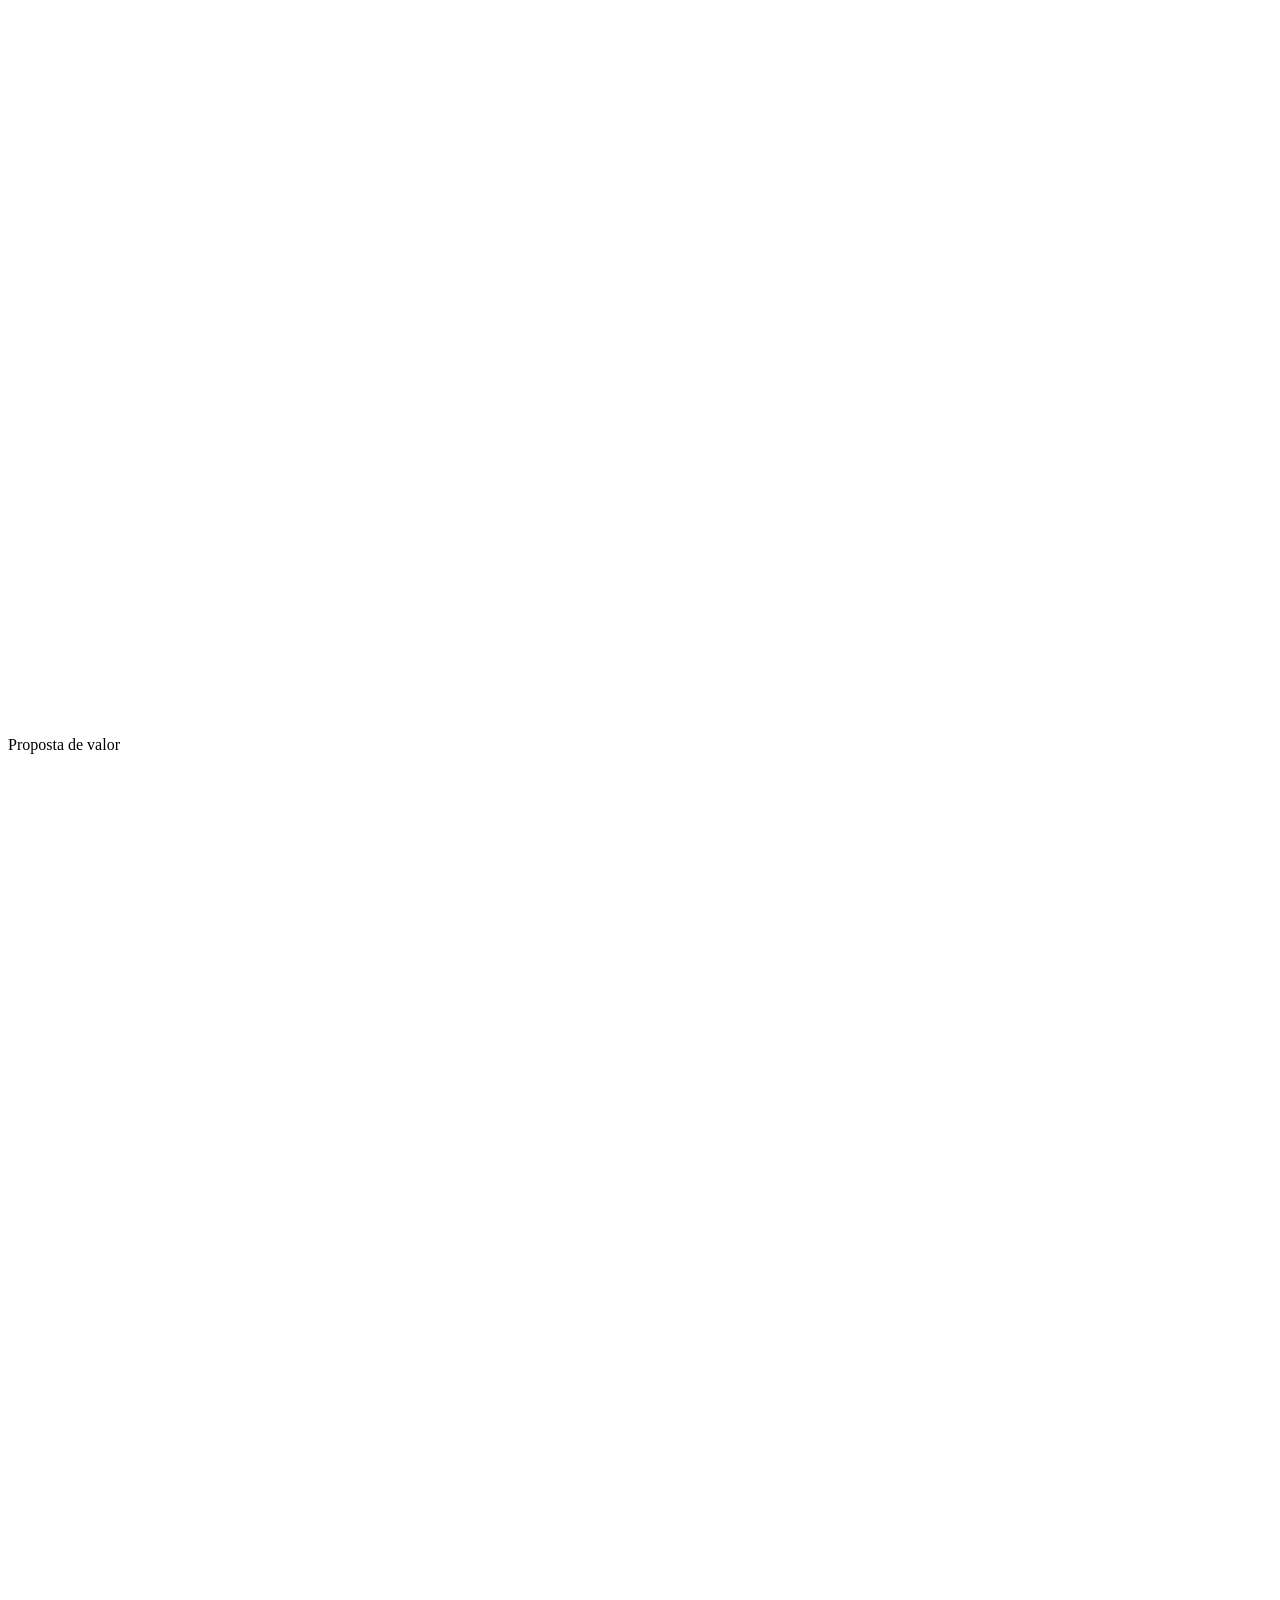
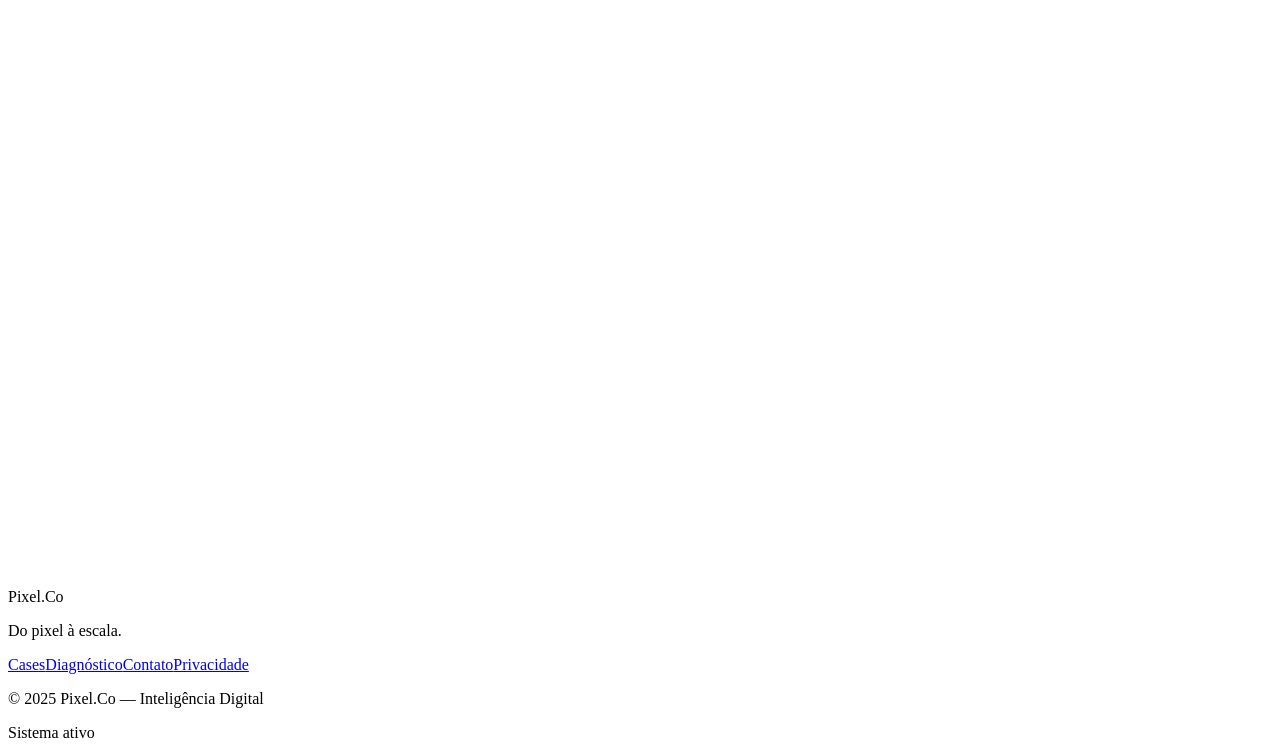
==== commit c5f75d02: "Updates" ====
--- a/index.html
+++ b/index.html
@@ -1 +1 @@
-<!DOCTYPE html><html lang="pt-BR" class="__variable_86c50e"><head><meta charSet="utf-8"/><meta name="viewport" content="width=device-width, initial-scale=1"/><link rel="preload" href="/_next/static/media/13971731025ec697-s.p.woff2" as="font" crossorigin="" type="font/woff2"/><link rel="stylesheet" href="/_next/static/css/6c851b1761dbb6ea.css" data-precedence="next"/><link rel="preload" as="script" fetchPriority="low" href="/_next/static/chunks/webpack-16e498d58e2445a3.js"/><script src="/_next/static/chunks/fd9d1056-4a917af64af6b262.js" async=""></script><script src="/_next/static/chunks/23-46c812fb10c3db20.js" async=""></script><script src="/_next/static/chunks/main-app-46f53e8ffbcdd55d.js" async=""></script><script src="/_next/static/chunks/866-4a47414da0e8d740.js" async=""></script><script src="/_next/static/chunks/app/page-204b4900cde515f3.js" async=""></script><title>Pixel.Co — Inteligência Digital</title><meta name="description" content="Você já sabe que pode faturar mais. Nós sabemos por onde começar. Diagnóstico estratégico do ecossistema digital do seu negócio."/><meta property="og:title" content="Pixel.Co — Do pixel à escala."/><meta property="og:description" content="Antes de qualquer proposta, diagnosticamos o ecossistema digital do seu negócio — e entregamos o próximo passo com precisão."/><meta property="og:type" content="website"/><meta name="twitter:card" content="summary"/><meta name="twitter:title" content="Pixel.Co — Do pixel à escala."/><meta name="twitter:description" content="Antes de qualquer proposta, diagnosticamos o ecossistema digital do seu negócio — e entregamos o próximo passo com precisão."/><meta name="next-size-adjust"/><script src="/_next/static/chunks/polyfills-78c92fac7aa8fdd8.js" noModule=""></script></head><body class="bg-[#0A0909] text-[#F8F7F6] antialiased"><main><header class="fixed top-0 left-0 right-0 z-50 transition-all duration-300 bg-transparent" style="opacity:0;will-change:opacity,transform;transform:translateY(-8px)"><div class="max-w-[1440px] mx-auto px-[34px] lg:px-[58px]"><div class="flex items-center justify-between h-16 lg:h-18"><a href="#" class="flex items-center" style="width:116px" aria-label="Pixel.Co"><span class="text-[#F8F7F6] font-extrabold text-xl tracking-tightest">Pixel<span class="text-[#00D4FF]">.</span>Co</span></a><nav class="hidden md:flex items-center gap-8"><a href="#como-funciona" class="text-[11px] font-semibold text-[#8C8B89] hover:text-[#F8F7F6] transition-colors duration-200 tracking-wide uppercase">Como funciona</a><a href="#cases" class="text-[11px] font-semibold text-[#8C8B89] hover:text-[#F8F7F6] transition-colors duration-200 tracking-wide uppercase">Cases</a><a href="#diagnóstico" class="text-[11px] font-semibold text-[#8C8B89] hover:text-[#F8F7F6] transition-colors duration-200 tracking-wide uppercase">Diagnóstico</a></nav><a href="#cta" class="flex items-center gap-2 px-4 py-2 rounded-full bg-[#00D4FF] text-[#0A0909] text-[11px] font-bold uppercase tracking-wide hover:bg-[#00AECF] transition-colors duration-200" tabindex="0">Começar diagnóstico<svg xmlns="http://www.w3.org/2000/svg" width="12" height="12" viewBox="0 0 24 24" fill="none" stroke="currentColor" stroke-width="2.5" stroke-linecap="round" stroke-linejoin="round" class="lucide lucide-arrow-right"><path d="M5 12h14"></path><path d="m12 5 7 7-7 7"></path></svg></a></div></div></header><section id="hero" class="relative min-h-[100dvh] flex items-center overflow-hidden"><div class="pixel-grid-bg"></div><div class="relative z-10 w-full max-w-[1440px] mx-auto px-[34px] lg:px-[58px] pt-24 pb-16"><div class="grid grid-cols-1 lg:grid-cols-[1fr_420px] gap-16 lg:gap-24 items-center"><div class="max-w-[640px]"><div class="mb-8" style="opacity:0;will-change:opacity,transform;transform:translateY(16px)"><span class="accent-line"></span><span class="text-[11px] font-semibold uppercase tracking-[0.12em] text-[#8C8B89]">Inteligência Digital</span></div><h1 class="font-extrabold text-[#F8F7F6] mb-[58px]" style="font-size:clamp(32px, 4.4vw, 64px);line-height:0.9;letter-spacing:-0.02em;opacity:0;will-change:opacity,transform;transform:translateY(16px)">Você já sabe que<br/>pode faturar mais.<br/><span class="text-[#00D4FF]">Nós sabemos por</span><br/>onde começar.</h1><p class="text-[#8C8B89] mb-10 max-w-[65ch]" style="font-size:17px;line-height:1.55;font-weight:400;opacity:0;will-change:opacity,transform;transform:translateY(16px)">Antes de qualquer proposta, diagnosticamos o ecossistema digital do seu negócio — e entregamos o próximo passo com precisão.</p><div class="flex flex-col sm:flex-row items-start sm:items-center gap-4" style="opacity:0;will-change:opacity,transform;transform:translateY(16px)"><a href="#como-funciona" class="flex items-center gap-2 px-6 py-3.5 bg-[#00D4FF] text-[#0A0909] rounded-lg font-bold text-sm hover:bg-[#00AECF] transition-colors duration-200" tabindex="0">Ver como funciona<svg xmlns="http://www.w3.org/2000/svg" width="16" height="16" viewBox="0 0 24 24" fill="none" stroke="currentColor" stroke-width="2" stroke-linecap="round" stroke-linejoin="round" class="lucide lucide-arrow-right"><path d="M5 12h14"></path><path d="m12 5 7 7-7 7"></path></svg></a><a href="#cases" class="flex items-center gap-1.5 text-[#8C8B89] hover:text-[#F8F7F6] text-sm font-semibold transition-colors duration-200">Ler cases reais<svg xmlns="http://www.w3.org/2000/svg" width="14" height="14" viewBox="0 0 24 24" fill="none" stroke="currentColor" stroke-width="2" stroke-linecap="round" stroke-linejoin="round" class="lucide lucide-chevron-right"><path d="m9 18 6-6-6-6"></path></svg></a></div></div><div class="hidden lg:block" style="opacity:0;will-change:opacity,transform;transform:translateX(24px)"><div class="relative w-full aspect-square max-w-[420px]"><div class="absolute inset-0 rounded-full border border-[#3D3C38]"></div><div class="absolute inset-6 rounded-full border border-[#262523]"></div><div class="absolute inset-12 rounded-2xl bg-[#141312] border border-[#3D3C38] p-6 flex flex-col justify-between"><div><div class="flex items-center justify-between mb-4"><span class="text-[10px] font-semibold uppercase tracking-widest text-[#8C8B89]">Diagnóstico</span><span class="w-1.5 h-1.5 rounded-full bg-[#00D4FF]" style="animation:pulse 2s infinite ease-in-out"></span></div><div class="h-px bg-[#3D3C38] mb-4"></div></div><div class="space-y-3"><div class="flex items-center justify-between" style="opacity:0;will-change:opacity,transform;transform:translateX(8px)"><span class="text-[10px] text-[#616059]">Tráfego orgânico</span><span class="text-[11px] font-bold font-mono" style="color:#00D4FF">+38%</span></div><div class="flex items-center justify-between" style="opacity:0;will-change:opacity,transform;transform:translateX(8px)"><span class="text-[10px] text-[#616059]">Taxa de conversão</span><span class="text-[11px] font-bold font-mono" style="color:#00AECF">+47%</span></div><div class="flex items-center justify-between" style="opacity:0;will-change:opacity,transform;transform:translateX(8px)"><span class="text-[10px] text-[#616059]">Receita incremental</span><span class="text-[11px] font-bold font-mono" style="color:#0086A6">+R$280k</span></div></div><div><div class="h-px bg-[#3D3C38] mt-4 mb-3"></div><div class="flex items-center gap-2"><span class="w-1.5 h-1.5 rounded-full bg-[#00D4FF]" style="animation:pulse 2s infinite ease-in-out"></span><span class="text-[10px] text-[#8C8B89]">Análise em tempo real</span></div></div></div><div class="absolute -top-2 -right-4 bg-[#141312] border border-[#3D3C38] border-l-2 border-l-[#00D4FF] rounded-lg px-3 py-2" style="opacity:0;will-change:opacity,transform;transform:scale(0.8)"><div class="text-[10px] text-[#8C8B89]">Ecossistema</div><div class="text-[13px] font-bold text-[#F8F7F6] font-mono">100%</div></div><div class="absolute -bottom-2 -left-4 bg-[#141312] border border-[#3D3C38] border-l-2 border-l-[#00AECF] rounded-lg px-3 py-2" style="opacity:0;will-change:opacity,transform;transform:scale(0.8)"><div class="text-[10px] text-[#8C8B89]">90 dias</div><div class="text-[13px] font-bold text-[#F8F7F6] font-mono">+47%</div></div></div></div></div></div></section><section id="social-proof" class="py-16 lg:py-24 border-y border-[#3D3C38]"><div class="max-w-[1440px] mx-auto px-[34px] lg:px-[58px]"><div class="grid grid-cols-1 sm:grid-cols-3 gap-0 divide-y sm:divide-y-0 sm:divide-x divide-[#3D3C38]"><div class="px-0 py-8 sm:py-0 sm:px-12 first:pl-0 last:pr-0 flex flex-col gap-2" style="opacity:0;transform:translateY(12px)"><span class="font-extrabold text-[#F8F7F6] font-mono" style="font-size:clamp(36px, 3.5vw, 52px);line-height:1">+47%</span><span class="text-[#8C8B89] text-[11px] font-medium leading-snug">conversão média em 90 dias</span></div><div class="px-0 py-8 sm:py-0 sm:px-12 first:pl-0 last:pr-0 flex flex-col gap-2" style="opacity:0;transform:translateY(12px)"><span class="font-extrabold text-[#F8F7F6] font-mono" style="font-size:clamp(36px, 3.5vw, 52px);line-height:1">100%</span><span class="text-[#8C8B89] text-[11px] font-medium leading-snug">dos projetos começam com diagnóstico</span></div><div class="px-0 py-8 sm:py-0 sm:px-12 first:pl-0 last:pr-0 flex flex-col gap-2" style="opacity:0;transform:translateY(12px)"><span class="font-extrabold text-[#F8F7F6] font-mono" style="font-size:clamp(36px, 3.5vw, 52px);line-height:1">3</span><span class="text-[#8C8B89] text-[11px] font-medium leading-snug">novas parcerias por trimestre</span></div></div></div></section><section id="proposta-de-valor" class="py-20 lg:py-32"><div class="max-w-[1440px] mx-auto px-[34px] lg:px-[58px]"><div class="section-divider mb-12 lg:mb-16"><span class="section-divider-label">Proposta de valor</span></div><div class="grid grid-cols-1 lg:grid-cols-[1fr_1fr_320px] gap-4"><div class="metric-card lg:row-span-2 flex flex-col gap-6 min-h-[280px] lg:min-h-[320px]" style="opacity:0;will-change:opacity,transform;transform:translateY(20px)"><div class="w-10 h-10 rounded-lg bg-[#003F4D] flex items-center justify-center flex-shrink-0"><svg xmlns="http://www.w3.org/2000/svg" width="20" height="20" viewBox="0 0 24 24" fill="none" stroke="currentColor" stroke-width="1.5" stroke-linecap="round" stroke-linejoin="round" class="lucide lucide-search text-[#00D4FF]"><circle cx="11" cy="11" r="8"></circle><path d="m21 21-4.3-4.3"></path></svg></div><div class="flex-1"><h3 class="text-[#F8F7F6] font-bold mb-3" style="font-size:19px;line-height:1.2">Diagnóstico antes de prescrição</h3><p class="text-[#8C8B89] leading-relaxed max-w-[65ch]" style="font-size:13px">Na Pixel.Co, nenhuma solução é entregue antes de entender o momento do negócio do cliente. O primeiro passo de toda relação é uma análise do ecossistema digital — não uma proposta comercial.</p></div><div class="pt-4 border-t border-[#3D3C38]"><span class="text-[11px] font-semibold text-[#00D4FF] uppercase tracking-widest">100% dos projetos começam com análise</span></div></div><div class="metric-card flex flex-col gap-4 min-h-[140px]" style="opacity:0;will-change:opacity,transform;transform:translateY(20px)"><div class="flex items-start justify-between gap-4"><div class="w-10 h-10 rounded-lg bg-[#003F4D] flex items-center justify-center flex-shrink-0"><svg xmlns="http://www.w3.org/2000/svg" width="20" height="20" viewBox="0 0 24 24" fill="none" stroke="currentColor" stroke-width="1.5" stroke-linecap="round" stroke-linejoin="round" class="lucide lucide-eye text-[#00D4FF]"><path d="M2.062 12.348a1 1 0 0 1 0-.696 10.75 10.75 0 0 1 19.876 0 1 1 0 0 1 0 .696 10.75 10.75 0 0 1-19.876 0"></path><circle cx="12" cy="12" r="3"></circle></svg></div></div><div><h3 class="text-[#F8F7F6] font-bold mb-2" style="font-size:17px;line-height:1.2">Transparência ativa</h3><p class="text-[#8C8B89]" style="font-size:12px;line-height:1.5">Dashboard em tempo real — você não precisa perguntar. Entregamos antes de ser perguntados.</p></div></div><div class="metric-card flex flex-col gap-4 min-h-[140px]" style="opacity:0;will-change:opacity,transform;transform:translateY(20px)"><div class="w-10 h-10 rounded-lg bg-[#003F4D] flex items-center justify-center flex-shrink-0"><svg xmlns="http://www.w3.org/2000/svg" width="20" height="20" viewBox="0 0 24 24" fill="none" stroke="currentColor" stroke-width="1.5" stroke-linecap="round" stroke-linejoin="round" class="lucide lucide-target text-[#00D4FF]"><circle cx="12" cy="12" r="10"></circle><circle cx="12" cy="12" r="6"></circle><circle cx="12" cy="12" r="2"></circle></svg></div><div><h3 class="text-[#F8F7F6] font-bold mb-2" style="font-size:17px;line-height:1.2">Resultado mensurável</h3><p class="text-[#8C8B89]" style="font-size:12px;line-height:1.5">+47% conversão média nos primeiros 90 dias. O único produto que entregamos é crescimento.</p></div></div><div class="metric-card lg:col-span-2 lg:col-start-2 flex items-center gap-6" style="opacity:0;will-change:opacity,transform;transform:translateY(20px)"><div class="flex-1"><p class="text-[#616059] text-[11px] font-semibold uppercase tracking-widest mb-1">Modelo de trabalho</p><p class="text-[#F8F7F6] font-semibold" style="font-size:14px">Não somos uma agência. Somos o parceiro que o seu negócio digital precisava.</p></div><div class="text-right flex-shrink-0"><div class="text-[#00D4FF] font-mono font-bold text-xl">3×</div><div class="text-[#616059] text-[10px]">parcerias / trimestre</div></div></div></div></div></section><section id="manifesto" class="py-20 lg:py-32 border-t border-[#3D3C38]"><div class="max-w-[1440px] mx-auto px-[34px] lg:px-[58px]"><div class="grid grid-cols-1 lg:grid-cols-[480px_1fr] gap-12 lg:gap-24 items-start"><div style="opacity:0;transform:translateY(12px)"><span class="accent-line"></span><span class="text-[11px] font-semibold uppercase tracking-[0.12em] text-[#8C8B89]">Manifesto</span><p class="text-[#616059] mt-6 max-w-[280px]" style="font-size:12px;line-height:1.6">O mercado está cheio de fornecedores que respondem perguntas. Vazio de parceiros que enxergam o que ainda não foi perguntado.</p></div><div style="opacity:0;transform:translateY(20px)"><p class="text-[#F8F7F6] font-light" style="font-size:clamp(18px, 2.2vw, 28px);line-height:1.45;letter-spacing:-0.01em">Não somos uma agência. Não vendemos tráfego, tecnologia ou conteúdo. Vendemos clareza sobre o que está represando o crescimento do seu negócio — e entregamos o ecossistema exato para destravar.</p><div class="mt-8 pt-8 border-t border-[#3D3C38] flex items-center gap-4" style="opacity:0"><span class="w-8 h-px bg-[#00D4FF]"></span><span class="text-[#616059] text-[11px] font-semibold uppercase tracking-widest">Pixel.Co — Do pixel à escala.</span></div></div></div></div></section><section id="como-funciona" class="py-20 lg:py-32 border-t border-[#3D3C38]"><div class="max-w-[1440px] mx-auto px-[34px] lg:px-[58px]"><div class="grid grid-cols-1 lg:grid-cols-[360px_1fr] gap-12 lg:gap-24"><div><div style="opacity:0;transform:translateY(12px)"><span class="accent-line"></span><span class="text-[11px] font-semibold uppercase tracking-[0.12em] text-[#8C8B89]">Como funciona</span><h2 class="text-[#F8F7F6] font-extrabold mt-6" style="font-size:clamp(24px, 2.8vw, 40px);line-height:1.05;letter-spacing:-0.02em">Três etapas.<br/>Um sistema.</h2><p class="text-[#8C8B89] mt-4 max-w-[280px]" style="font-size:13px;line-height:1.6">O processo completo — do diagnóstico à execução — com um parceiro que conhece o negócio inteiro.</p></div></div><div class="space-y-0"><div class="relative flex gap-6 pb-10" style="opacity:0;transform:translateX(16px)"><div class="relative flex-shrink-0"><div class="w-10 h-10 rounded-full bg-[#141312] border border-[#3D3C38] flex items-center justify-center"><svg xmlns="http://www.w3.org/2000/svg" width="16" height="16" viewBox="0 0 24 24" fill="none" stroke="currentColor" stroke-width="1.5" stroke-linecap="round" stroke-linejoin="round" class="lucide lucide-search text-[#00D4FF]"><circle cx="11" cy="11" r="8"></circle><path d="m21 21-4.3-4.3"></path></svg></div><div class="absolute left-[19px] top-10 bottom-0 w-px" style="background:linear-gradient(to bottom, #3D3C38, transparent)"></div></div><div class="flex-1 pt-1"><div class="flex items-baseline gap-3 mb-2"><span class="text-[10px] font-bold text-[#3D3C38] font-mono tracking-widest">01</span><h3 class="text-[#F8F7F6] font-bold" style="font-size:17px;line-height:1.2">Diagnóstico</h3></div><p class="text-[#8C8B89] max-w-[65ch]" style="font-size:13px;line-height:1.65">Analisamos o ecossistema completo do seu negócio digital — tráfego, conversão, produto, tecnologia — sem pular etapas e sem vender o que não foi pedido.</p></div></div><div class="relative flex gap-6 pb-10" style="opacity:0;transform:translateX(16px)"><div class="relative flex-shrink-0"><div class="w-10 h-10 rounded-full bg-[#141312] border border-[#3D3C38] flex items-center justify-center"><svg xmlns="http://www.w3.org/2000/svg" width="16" height="16" viewBox="0 0 24 24" fill="none" stroke="currentColor" stroke-width="1.5" stroke-linecap="round" stroke-linejoin="round" class="lucide lucide-layers text-[#00D4FF]"><path d="m12.83 2.18a2 2 0 0 0-1.66 0L2.6 6.08a1 1 0 0 0 0 1.83l8.58 3.91a2 2 0 0 0 1.66 0l8.58-3.9a1 1 0 0 0 0-1.83Z"></path><path d="m22 17.65-9.17 4.16a2 2 0 0 1-1.66 0L2 17.65"></path><path d="m22 12.65-9.17 4.16a2 2 0 0 1-1.66 0L2 12.65"></path></svg></div><div class="absolute left-[19px] top-10 bottom-0 w-px" style="background:linear-gradient(to bottom, #3D3C38, transparent)"></div></div><div class="flex-1 pt-1"><div class="flex items-baseline gap-3 mb-2"><span class="text-[10px] font-bold text-[#3D3C38] font-mono tracking-widest">02</span><h3 class="text-[#F8F7F6] font-bold" style="font-size:17px;line-height:1.2">Estratégia</h3></div><p class="text-[#8C8B89] max-w-[65ch]" style="font-size:13px;line-height:1.65">Definimos o próximo passo certo. Não um plano genérico de 12 meses — a ação específica que vai destravar o crescimento agora, baseada no que encontramos.</p></div></div><div class="relative flex gap-6 pb-10" style="opacity:0;transform:translateX(16px)"><div class="relative flex-shrink-0"><div class="w-10 h-10 rounded-full bg-[#141312] border border-[#3D3C38] flex items-center justify-center"><svg xmlns="http://www.w3.org/2000/svg" width="16" height="16" viewBox="0 0 24 24" fill="none" stroke="currentColor" stroke-width="1.5" stroke-linecap="round" stroke-linejoin="round" class="lucide lucide-zap text-[#00D4FF]"><path d="M4 14a1 1 0 0 1-.78-1.63l9.9-10.2a.5.5 0 0 1 .86.46l-1.92 6.02A1 1 0 0 0 13 10h7a1 1 0 0 1 .78 1.63l-9.9 10.2a.5.5 0 0 1-.86-.46l1.92-6.02A1 1 0 0 0 11 14z"></path></svg></div></div><div class="flex-1 pt-1"><div class="flex items-baseline gap-3 mb-2"><span class="text-[10px] font-bold text-[#3D3C38] font-mono tracking-widest">03</span><h3 class="text-[#F8F7F6] font-bold" style="font-size:17px;line-height:1.2">Execução</h3></div><p class="text-[#8C8B89] max-w-[65ch]" style="font-size:13px;line-height:1.65">Entregamos tráfego, produto digital e tecnologia integrados. Um parceiro para todo o ecossistema — você não precisa trocar de fornecedor a cada nova etapa.</p></div></div></div></div></div></section><section id="cta" class="relative py-28 lg:py-40 border-t border-[#3D3C38] overflow-hidden"><div class="pixel-grid-bg"></div><div class="relative z-10 max-w-[1440px] mx-auto px-[34px] lg:px-[58px]"><div class="flex flex-col items-center text-center"><div style="opacity:0;transform:translateY(16px)"><span class="accent-line mx-auto"></span></div><h2 class="text-[#F8F7F6] font-extrabold mt-4 mb-[34px]" style="font-size:clamp(28px, 3.5vw, 52px);line-height:1;letter-spacing:-0.02em;opacity:0;transform:translateY(20px)">Pronto para destravar<br/>o crescimento?</h2><p class="text-[#8C8B89] mb-10 max-w-[440px]" style="font-size:15px;line-height:1.6;opacity:0;transform:translateY(16px)">Iniciamos poucas parcerias por trimestre para garantir foco total.</p><a href="mailto:contato@pixel.co" class="flex items-center gap-3 px-8 py-4 bg-[#00D4FF] text-[#0A0909] rounded-lg font-bold text-sm hover:bg-[#00AECF] transition-colors duration-200" tabindex="0" style="opacity:0;transform:translateY(12px)">Falar com um especialista<svg xmlns="http://www.w3.org/2000/svg" width="16" height="16" viewBox="0 0 24 24" fill="none" stroke="currentColor" stroke-width="2.5" stroke-linecap="round" stroke-linejoin="round" class="lucide lucide-arrow-right"><path d="M5 12h14"></path><path d="m12 5 7 7-7 7"></path></svg></a></div></div></section><footer class="border-t border-[#3D3C38] py-10"><div class="max-w-[1440px] mx-auto px-[34px] lg:px-[58px]"><div class="flex flex-col sm:flex-row items-start sm:items-center justify-between gap-6"><div><div class="text-[#F8F7F6] font-extrabold text-lg tracking-tightest mb-1">Pixel<span class="text-[#00D4FF]">.</span>Co</div><p class="text-[#616059] text-[11px]">Do pixel à escala.</p></div><nav class="flex items-center gap-6"><a href="#cases" class="text-[11px] text-[#616059] hover:text-[#8C8B89] transition-colors duration-200 font-medium">Cases</a><a href="#diagnóstico" class="text-[11px] text-[#616059] hover:text-[#8C8B89] transition-colors duration-200 font-medium">Diagnóstico</a><a href="#contato" class="text-[11px] text-[#616059] hover:text-[#8C8B89] transition-colors duration-200 font-medium">Contato</a><a href="#privacidade" class="text-[11px] text-[#616059] hover:text-[#8C8B89] transition-colors duration-200 font-medium">Privacidade</a></nav><p class="text-[#3D3C38] text-[10px] font-mono">© 2025 Pixel.Co — Inteligência Digital</p></div></div><div class="status-badge"><span class="status-dot"></span><span>Sistema ativo</span></div></footer></main><script src="/_next/static/chunks/webpack-16e498d58e2445a3.js" async=""></script><script>(self.__next_f=self.__next_f||[]).push([0]);self.__next_f.push([2,null])</script><script>self.__next_f.push([1,"1:HL[\"/_next/static/media/13971731025ec697-s.p.woff2\",\"font\",{\"crossOrigin\":\"\",\"type\":\"font/woff2\"}]\n2:HL[\"/_next/static/css/6c851b1761dbb6ea.css\",\"style\"]\n"])</script><script>self.__next_f.push([1,"3:I[5751,[],\"\"]\n5:I[8599,[\"866\",\"static/chunks/866-4a47414da0e8d740.js\",\"931\",\"static/chunks/app/page-204b4900cde515f3.js\"],\"default\"]\n6:I[6748,[\"866\",\"static/chunks/866-4a47414da0e8d740.js\",\"931\",\"static/chunks/app/page-204b4900cde515f3.js\"],\"default\"]\n7:I[4101,[\"866\",\"static/chunks/866-4a47414da0e8d740.js\",\"931\",\"static/chunks/app/page-204b4900cde515f3.js\"],\"default\"]\n8:I[4258,[\"866\",\"static/chunks/866-4a47414da0e8d740.js\",\"931\",\"static/chunks/app/page-204b4900cde515f3.js\"],\"default\"]\n9:I[763,[\"866\",\"static/chunks/866-4a47414da0e8d740.js\",\"931\",\"static/chunks/app/page-204b4900cde515f3.js\"],\"default\"]\na:I[4495,[\"866\",\"static/chunks/866-4a47414da0e8d740.js\",\"931\",\"static/chunks/app/page-204b4900cde515f3.js\"],\"default\"]\nb:I[2582,[\"866\",\"static/chunks/866-4a47414da0e8d740.js\",\"931\",\"static/chunks/app/page-204b4900cde515f3.js\"],\"default\"]\nc:I[2674,[\"866\",\"static/chunks/866-4a47414da0e8d740.js\",\"931\",\"static/chunks/app/page-204b4900cde515f3.js\"],\"default\"]\nd:I[9275,[],\"\"]\ne:I[1343,[],\"\"]\n10:I[6130,[],\"\"]\n11:[]\n"])</script><script>self.__next_f.push([1,"0:[[[\"$\",\"link\",\"0\",{\"rel\":\"stylesheet\",\"href\":\"/_next/static/css/6c851b1761dbb6ea.css\",\"precedence\":\"next\",\"crossOrigin\":\"$undefined\"}]],[\"$\",\"$L3\",null,{\"buildId\":\"G5u0p1RSmAtVbEPH7A4SH\",\"assetPrefix\":\"\",\"initialCanonicalUrl\":\"/\",\"initialTree\":[\"\",{\"children\":[\"__PAGE__\",{}]},\"$undefined\",\"$undefined\",true],\"initialSeedData\":[\"\",{\"children\":[\"__PAGE__\",{},[[\"$L4\",[\"$\",\"main\",null,{\"children\":[[\"$\",\"$L5\",null,{}],[\"$\",\"$L6\",null,{}],[\"$\",\"$L7\",null,{}],[\"$\",\"$L8\",null,{}],[\"$\",\"$L9\",null,{}],[\"$\",\"$La\",null,{}],[\"$\",\"$Lb\",null,{}],[\"$\",\"$Lc\",null,{}]]}]],null],null]},[[\"$\",\"html\",null,{\"lang\":\"pt-BR\",\"className\":\"__variable_86c50e\",\"children\":[\"$\",\"body\",null,{\"className\":\"bg-[#0A0909] text-[#F8F7F6] antialiased\",\"children\":[\"$\",\"$Ld\",null,{\"parallelRouterKey\":\"children\",\"segmentPath\":[\"children\"],\"error\":\"$undefined\",\"errorStyles\":\"$undefined\",\"errorScripts\":\"$undefined\",\"template\":[\"$\",\"$Le\",null,{}],\"templateStyles\":\"$undefined\",\"templateScripts\":\"$undefined\",\"notFound\":[[\"$\",\"title\",null,{\"children\":\"404: This page could not be found.\"}],[\"$\",\"div\",null,{\"style\":{\"fontFamily\":\"system-ui,\\\"Segoe UI\\\",Roboto,Helvetica,Arial,sans-serif,\\\"Apple Color Emoji\\\",\\\"Segoe UI Emoji\\\"\",\"height\":\"100vh\",\"textAlign\":\"center\",\"display\":\"flex\",\"flexDirection\":\"column\",\"alignItems\":\"center\",\"justifyContent\":\"center\"},\"children\":[\"$\",\"div\",null,{\"children\":[[\"$\",\"style\",null,{\"dangerouslySetInnerHTML\":{\"__html\":\"body{color:#000;background:#fff;margin:0}.next-error-h1{border-right:1px solid rgba(0,0,0,.3)}@media (prefers-color-scheme:dark){body{color:#fff;background:#000}.next-error-h1{border-right:1px solid rgba(255,255,255,.3)}}\"}}],[\"$\",\"h1\",null,{\"className\":\"next-error-h1\",\"style\":{\"display\":\"inline-block\",\"margin\":\"0 20px 0 0\",\"padding\":\"0 23px 0 0\",\"fontSize\":24,\"fontWeight\":500,\"verticalAlign\":\"top\",\"lineHeight\":\"49px\"},\"children\":\"404\"}],[\"$\",\"div\",null,{\"style\":{\"display\":\"inline-block\"},\"children\":[\"$\",\"h2\",null,{\"style\":{\"fontSize\":14,\"fontWeight\":400,\"lineHeight\":\"49px\",\"margin\":0},\"children\":\"This page could not be found.\"}]}]]}]}]],\"notFoundStyles\":[],\"styles\":null}]}]}],null],null],\"couldBeIntercepted\":false,\"initialHead\":[null,\"$Lf\"],\"globalErrorComponent\":\"$10\",\"missingSlots\":\"$W11\"}]]\n"])</script><script>self.__next_f.push([1,"f:[[\"$\",\"meta\",\"0\",{\"name\":\"viewport\",\"content\":\"width=device-width, initial-scale=1\"}],[\"$\",\"meta\",\"1\",{\"charSet\":\"utf-8\"}],[\"$\",\"title\",\"2\",{\"children\":\"Pixel.Co — Inteligência Digital\"}],[\"$\",\"meta\",\"3\",{\"name\":\"description\",\"content\":\"Você já sabe que pode faturar mais. Nós sabemos por onde começar. Diagnóstico estratégico do ecossistema digital do seu negócio.\"}],[\"$\",\"meta\",\"4\",{\"property\":\"og:title\",\"content\":\"Pixel.Co — Do pixel à escala.\"}],[\"$\",\"meta\",\"5\",{\"property\":\"og:description\",\"content\":\"Antes de qualquer proposta, diagnosticamos o ecossistema digital do seu negócio — e entregamos o próximo passo com precisão.\"}],[\"$\",\"meta\",\"6\",{\"property\":\"og:type\",\"content\":\"website\"}],[\"$\",\"meta\",\"7\",{\"name\":\"twitter:card\",\"content\":\"summary\"}],[\"$\",\"meta\",\"8\",{\"name\":\"twitter:title\",\"content\":\"Pixel.Co — Do pixel à escala.\"}],[\"$\",\"meta\",\"9\",{\"name\":\"twitter:description\",\"content\":\"Antes de qualquer proposta, diagnosticamos o ecossistema digital do seu negócio — e entregamos o próximo passo com precisão.\"}],[\"$\",\"meta\",\"10\",{\"name\":\"next-size-adjust\"}]]\n4:null\n"])</script></body></html>+<!DOCTYPE html><html lang="pt-BR" class="__variable_3e0ec2"><head><meta charSet="utf-8"/><meta name="viewport" content="width=device-width, initial-scale=1"/><link rel="preload" href="/pixel-co-site/_next/static/media/13971731025ec697-s.p.woff2" as="font" crossorigin="" type="font/woff2"/><link rel="stylesheet" href="/pixel-co-site/_next/static/css/9b35aef5eae5e709.css" data-precedence="next"/><link rel="preload" as="script" fetchPriority="low" href="/pixel-co-site/_next/static/chunks/webpack-18b0cb82c1545a6f.js"/><script src="/pixel-co-site/_next/static/chunks/fd9d1056-4a917af64af6b262.js" async=""></script><script src="/pixel-co-site/_next/static/chunks/23-c00f1d82585d1d51.js" async=""></script><script src="/pixel-co-site/_next/static/chunks/main-app-46f53e8ffbcdd55d.js" async=""></script><script src="/pixel-co-site/_next/static/chunks/866-4a47414da0e8d740.js" async=""></script><script src="/pixel-co-site/_next/static/chunks/app/page-204b4900cde515f3.js" async=""></script><title>Pixel.Co — Inteligência Digital</title><meta name="description" content="Você já sabe que pode faturar mais. Nós sabemos por onde começar. Diagnóstico estratégico do ecossistema digital do seu negócio."/><meta property="og:title" content="Pixel.Co — Do pixel à escala."/><meta property="og:description" content="Antes de qualquer proposta, diagnosticamos o ecossistema digital do seu negócio — e entregamos o próximo passo com precisão."/><meta property="og:type" content="website"/><meta name="twitter:card" content="summary"/><meta name="twitter:title" content="Pixel.Co — Do pixel à escala."/><meta name="twitter:description" content="Antes de qualquer proposta, diagnosticamos o ecossistema digital do seu negócio — e entregamos o próximo passo com precisão."/><meta name="next-size-adjust"/><script src="/pixel-co-site/_next/static/chunks/polyfills-78c92fac7aa8fdd8.js" noModule=""></script></head><body class="bg-[#0A0909] text-[#F8F7F6] antialiased"><main><header class="fixed top-0 left-0 right-0 z-50 transition-all duration-300 bg-transparent" style="opacity:0;will-change:opacity,transform;transform:translateY(-8px)"><div class="max-w-[1440px] mx-auto px-[34px] lg:px-[58px]"><div class="flex items-center justify-between h-16 lg:h-18"><a href="#" class="flex items-center" style="width:116px" aria-label="Pixel.Co"><span class="text-[#F8F7F6] font-extrabold text-xl tracking-tightest">Pixel<span class="text-[#00D4FF]">.</span>Co</span></a><nav class="hidden md:flex items-center gap-8"><a href="#como-funciona" class="text-[11px] font-semibold text-[#8C8B89] hover:text-[#F8F7F6] transition-colors duration-200 tracking-wide uppercase">Como funciona</a><a href="#cases" class="text-[11px] font-semibold text-[#8C8B89] hover:text-[#F8F7F6] transition-colors duration-200 tracking-wide uppercase">Cases</a><a href="#diagnóstico" class="text-[11px] font-semibold text-[#8C8B89] hover:text-[#F8F7F6] transition-colors duration-200 tracking-wide uppercase">Diagnóstico</a></nav><a href="#cta" class="flex items-center gap-2 px-4 py-2 rounded-full bg-[#00D4FF] text-[#0A0909] text-[11px] font-bold uppercase tracking-wide hover:bg-[#00AECF] transition-colors duration-200" tabindex="0">Começar diagnóstico<svg xmlns="http://www.w3.org/2000/svg" width="12" height="12" viewBox="0 0 24 24" fill="none" stroke="currentColor" stroke-width="2.5" stroke-linecap="round" stroke-linejoin="round" class="lucide lucide-arrow-right"><path d="M5 12h14"></path><path d="m12 5 7 7-7 7"></path></svg></a></div></div></header><section id="hero" class="relative min-h-[100dvh] flex items-center overflow-hidden"><div class="pixel-grid-bg"></div><div class="relative z-10 w-full max-w-[1440px] mx-auto px-[34px] lg:px-[58px] pt-24 pb-16"><div class="grid grid-cols-1 lg:grid-cols-[1fr_420px] gap-16 lg:gap-24 items-center"><div class="max-w-[640px]"><div class="mb-8" style="opacity:0;will-change:opacity,transform;transform:translateY(16px)"><span class="accent-line"></span><span class="text-[11px] font-semibold uppercase tracking-[0.12em] text-[#8C8B89]">Inteligência Digital</span></div><h1 class="font-extrabold text-[#F8F7F6] mb-[58px]" style="font-size:clamp(32px, 4.4vw, 64px);line-height:0.9;letter-spacing:-0.02em;opacity:0;will-change:opacity,transform;transform:translateY(16px)">Você já sabe que<br/>pode faturar mais.<br/><span class="text-[#00D4FF]">Nós sabemos por</span><br/>onde começar.</h1><p class="text-[#8C8B89] mb-10 max-w-[65ch]" style="font-size:17px;line-height:1.55;font-weight:400;opacity:0;will-change:opacity,transform;transform:translateY(16px)">Antes de qualquer proposta, diagnosticamos o ecossistema digital do seu negócio — e entregamos o próximo passo com precisão.</p><div class="flex flex-col sm:flex-row items-start sm:items-center gap-4" style="opacity:0;will-change:opacity,transform;transform:translateY(16px)"><a href="#como-funciona" class="flex items-center gap-2 px-6 py-3.5 bg-[#00D4FF] text-[#0A0909] rounded-lg font-bold text-sm hover:bg-[#00AECF] transition-colors duration-200" tabindex="0">Ver como funciona<svg xmlns="http://www.w3.org/2000/svg" width="16" height="16" viewBox="0 0 24 24" fill="none" stroke="currentColor" stroke-width="2" stroke-linecap="round" stroke-linejoin="round" class="lucide lucide-arrow-right"><path d="M5 12h14"></path><path d="m12 5 7 7-7 7"></path></svg></a><a href="#cases" class="flex items-center gap-1.5 text-[#8C8B89] hover:text-[#F8F7F6] text-sm font-semibold transition-colors duration-200">Ler cases reais<svg xmlns="http://www.w3.org/2000/svg" width="14" height="14" viewBox="0 0 24 24" fill="none" stroke="currentColor" stroke-width="2" stroke-linecap="round" stroke-linejoin="round" class="lucide lucide-chevron-right"><path d="m9 18 6-6-6-6"></path></svg></a></div></div><div class="hidden lg:block" style="opacity:0;will-change:opacity,transform;transform:translateX(24px)"><div class="relative w-full aspect-square max-w-[420px]"><div class="absolute inset-0 rounded-full border border-[#3D3C38]"></div><div class="absolute inset-6 rounded-full border border-[#262523]"></div><div class="absolute inset-12 rounded-2xl bg-[#141312] border border-[#3D3C38] p-6 flex flex-col justify-between"><div><div class="flex items-center justify-between mb-4"><span class="text-[10px] font-semibold uppercase tracking-widest text-[#8C8B89]">Diagnóstico</span><span class="w-1.5 h-1.5 rounded-full bg-[#00D4FF]" style="animation:pulse 2s infinite ease-in-out"></span></div><div class="h-px bg-[#3D3C38] mb-4"></div></div><div class="space-y-3"><div class="flex items-center justify-between" style="opacity:0;will-change:opacity,transform;transform:translateX(8px)"><span class="text-[10px] text-[#616059]">Tráfego orgânico</span><span class="text-[11px] font-bold font-mono" style="color:#00D4FF">+38%</span></div><div class="flex items-center justify-between" style="opacity:0;will-change:opacity,transform;transform:translateX(8px)"><span class="text-[10px] text-[#616059]">Taxa de conversão</span><span class="text-[11px] font-bold font-mono" style="color:#00AECF">+47%</span></div><div class="flex items-center justify-between" style="opacity:0;will-change:opacity,transform;transform:translateX(8px)"><span class="text-[10px] text-[#616059]">Receita incremental</span><span class="text-[11px] font-bold font-mono" style="color:#0086A6">+R$280k</span></div></div><div><div class="h-px bg-[#3D3C38] mt-4 mb-3"></div><div class="flex items-center gap-2"><span class="w-1.5 h-1.5 rounded-full bg-[#00D4FF]" style="animation:pulse 2s infinite ease-in-out"></span><span class="text-[10px] text-[#8C8B89]">Análise em tempo real</span></div></div></div><div class="absolute -top-2 -right-4 bg-[#141312] border border-[#3D3C38] border-l-2 border-l-[#00D4FF] rounded-lg px-3 py-2" style="opacity:0;will-change:opacity,transform;transform:scale(0.8)"><div class="text-[10px] text-[#8C8B89]">Ecossistema</div><div class="text-[13px] font-bold text-[#F8F7F6] font-mono">100%</div></div><div class="absolute -bottom-2 -left-4 bg-[#141312] border border-[#3D3C38] border-l-2 border-l-[#00AECF] rounded-lg px-3 py-2" style="opacity:0;will-change:opacity,transform;transform:scale(0.8)"><div class="text-[10px] text-[#8C8B89]">90 dias</div><div class="text-[13px] font-bold text-[#F8F7F6] font-mono">+47%</div></div></div></div></div></div></section><section id="social-proof" class="py-16 lg:py-24 border-y border-[#3D3C38]"><div class="max-w-[1440px] mx-auto px-[34px] lg:px-[58px]"><div class="grid grid-cols-1 sm:grid-cols-3 gap-0 divide-y sm:divide-y-0 sm:divide-x divide-[#3D3C38]"><div class="px-0 py-8 sm:py-0 sm:px-12 first:pl-0 last:pr-0 flex flex-col gap-2" style="opacity:0;transform:translateY(12px)"><span class="font-extrabold text-[#F8F7F6] font-mono" style="font-size:clamp(36px, 3.5vw, 52px);line-height:1">+47%</span><span class="text-[#8C8B89] text-[11px] font-medium leading-snug">conversão média em 90 dias</span></div><div class="px-0 py-8 sm:py-0 sm:px-12 first:pl-0 last:pr-0 flex flex-col gap-2" style="opacity:0;transform:translateY(12px)"><span class="font-extrabold text-[#F8F7F6] font-mono" style="font-size:clamp(36px, 3.5vw, 52px);line-height:1">100%</span><span class="text-[#8C8B89] text-[11px] font-medium leading-snug">dos projetos começam com diagnóstico</span></div><div class="px-0 py-8 sm:py-0 sm:px-12 first:pl-0 last:pr-0 flex flex-col gap-2" style="opacity:0;transform:translateY(12px)"><span class="font-extrabold text-[#F8F7F6] font-mono" style="font-size:clamp(36px, 3.5vw, 52px);line-height:1">3</span><span class="text-[#8C8B89] text-[11px] font-medium leading-snug">novas parcerias por trimestre</span></div></div></div></section><section id="proposta-de-valor" class="py-20 lg:py-32"><div class="max-w-[1440px] mx-auto px-[34px] lg:px-[58px]"><div class="section-divider mb-12 lg:mb-16"><span class="section-divider-label">Proposta de valor</span></div><div class="grid grid-cols-1 lg:grid-cols-[1fr_1fr_320px] gap-4"><div class="metric-card lg:row-span-2 flex flex-col gap-6 min-h-[280px] lg:min-h-[320px]" style="opacity:0;will-change:opacity,transform;transform:translateY(20px)"><div class="w-10 h-10 rounded-lg bg-[#003F4D] flex items-center justify-center flex-shrink-0"><svg xmlns="http://www.w3.org/2000/svg" width="20" height="20" viewBox="0 0 24 24" fill="none" stroke="currentColor" stroke-width="1.5" stroke-linecap="round" stroke-linejoin="round" class="lucide lucide-search text-[#00D4FF]"><circle cx="11" cy="11" r="8"></circle><path d="m21 21-4.3-4.3"></path></svg></div><div class="flex-1"><h3 class="text-[#F8F7F6] font-bold mb-3" style="font-size:19px;line-height:1.2">Diagnóstico antes de prescrição</h3><p class="text-[#8C8B89] leading-relaxed max-w-[65ch]" style="font-size:13px">Na Pixel.Co, nenhuma solução é entregue antes de entender o momento do negócio do cliente. O primeiro passo de toda relação é uma análise do ecossistema digital — não uma proposta comercial.</p></div><div class="pt-4 border-t border-[#3D3C38]"><span class="text-[11px] font-semibold text-[#00D4FF] uppercase tracking-widest">100% dos projetos começam com análise</span></div></div><div class="metric-card flex flex-col gap-4 min-h-[140px]" style="opacity:0;will-change:opacity,transform;transform:translateY(20px)"><div class="flex items-start justify-between gap-4"><div class="w-10 h-10 rounded-lg bg-[#003F4D] flex items-center justify-center flex-shrink-0"><svg xmlns="http://www.w3.org/2000/svg" width="20" height="20" viewBox="0 0 24 24" fill="none" stroke="currentColor" stroke-width="1.5" stroke-linecap="round" stroke-linejoin="round" class="lucide lucide-eye text-[#00D4FF]"><path d="M2.062 12.348a1 1 0 0 1 0-.696 10.75 10.75 0 0 1 19.876 0 1 1 0 0 1 0 .696 10.75 10.75 0 0 1-19.876 0"></path><circle cx="12" cy="12" r="3"></circle></svg></div></div><div><h3 class="text-[#F8F7F6] font-bold mb-2" style="font-size:17px;line-height:1.2">Transparência ativa</h3><p class="text-[#8C8B89]" style="font-size:12px;line-height:1.5">Dashboard em tempo real — você não precisa perguntar. Entregamos antes de ser perguntados.</p></div></div><div class="metric-card flex flex-col gap-4 min-h-[140px]" style="opacity:0;will-change:opacity,transform;transform:translateY(20px)"><div class="w-10 h-10 rounded-lg bg-[#003F4D] flex items-center justify-center flex-shrink-0"><svg xmlns="http://www.w3.org/2000/svg" width="20" height="20" viewBox="0 0 24 24" fill="none" stroke="currentColor" stroke-width="1.5" stroke-linecap="round" stroke-linejoin="round" class="lucide lucide-target text-[#00D4FF]"><circle cx="12" cy="12" r="10"></circle><circle cx="12" cy="12" r="6"></circle><circle cx="12" cy="12" r="2"></circle></svg></div><div><h3 class="text-[#F8F7F6] font-bold mb-2" style="font-size:17px;line-height:1.2">Resultado mensurável</h3><p class="text-[#8C8B89]" style="font-size:12px;line-height:1.5">+47% conversão média nos primeiros 90 dias. O único produto que entregamos é crescimento.</p></div></div><div class="metric-card lg:col-span-2 lg:col-start-2 flex items-center gap-6" style="opacity:0;will-change:opacity,transform;transform:translateY(20px)"><div class="flex-1"><p class="text-[#616059] text-[11px] font-semibold uppercase tracking-widest mb-1">Modelo de trabalho</p><p class="text-[#F8F7F6] font-semibold" style="font-size:14px">Não somos uma agência. Somos o parceiro que o seu negócio digital precisava.</p></div><div class="text-right flex-shrink-0"><div class="text-[#00D4FF] font-mono font-bold text-xl">3×</div><div class="text-[#616059] text-[10px]">parcerias / trimestre</div></div></div></div></div></section><section id="manifesto" class="py-20 lg:py-32 border-t border-[#3D3C38]"><div class="max-w-[1440px] mx-auto px-[34px] lg:px-[58px]"><div class="grid grid-cols-1 lg:grid-cols-[480px_1fr] gap-12 lg:gap-24 items-start"><div style="opacity:0;transform:translateY(12px)"><span class="accent-line"></span><span class="text-[11px] font-semibold uppercase tracking-[0.12em] text-[#8C8B89]">Manifesto</span><p class="text-[#616059] mt-6 max-w-[280px]" style="font-size:12px;line-height:1.6">O mercado está cheio de fornecedores que respondem perguntas. Vazio de parceiros que enxergam o que ainda não foi perguntado.</p></div><div style="opacity:0;transform:translateY(20px)"><p class="text-[#F8F7F6] font-light" style="font-size:clamp(18px, 2.2vw, 28px);line-height:1.45;letter-spacing:-0.01em">Não somos uma agência. Não vendemos tráfego, tecnologia ou conteúdo. Vendemos clareza sobre o que está represando o crescimento do seu negócio — e entregamos o ecossistema exato para destravar.</p><div class="mt-8 pt-8 border-t border-[#3D3C38] flex items-center gap-4" style="opacity:0"><span class="w-8 h-px bg-[#00D4FF]"></span><span class="text-[#616059] text-[11px] font-semibold uppercase tracking-widest">Pixel.Co — Do pixel à escala.</span></div></div></div></div></section><section id="como-funciona" class="py-20 lg:py-32 border-t border-[#3D3C38]"><div class="max-w-[1440px] mx-auto px-[34px] lg:px-[58px]"><div class="grid grid-cols-1 lg:grid-cols-[360px_1fr] gap-12 lg:gap-24"><div><div style="opacity:0;transform:translateY(12px)"><span class="accent-line"></span><span class="text-[11px] font-semibold uppercase tracking-[0.12em] text-[#8C8B89]">Como funciona</span><h2 class="text-[#F8F7F6] font-extrabold mt-6" style="font-size:clamp(24px, 2.8vw, 40px);line-height:1.05;letter-spacing:-0.02em">Três etapas.<br/>Um sistema.</h2><p class="text-[#8C8B89] mt-4 max-w-[280px]" style="font-size:13px;line-height:1.6">O processo completo — do diagnóstico à execução — com um parceiro que conhece o negócio inteiro.</p></div></div><div class="space-y-0"><div class="relative flex gap-6 pb-10" style="opacity:0;transform:translateX(16px)"><div class="relative flex-shrink-0"><div class="w-10 h-10 rounded-full bg-[#141312] border border-[#3D3C38] flex items-center justify-center"><svg xmlns="http://www.w3.org/2000/svg" width="16" height="16" viewBox="0 0 24 24" fill="none" stroke="currentColor" stroke-width="1.5" stroke-linecap="round" stroke-linejoin="round" class="lucide lucide-search text-[#00D4FF]"><circle cx="11" cy="11" r="8"></circle><path d="m21 21-4.3-4.3"></path></svg></div><div class="absolute left-[19px] top-10 bottom-0 w-px" style="background:linear-gradient(to bottom, #3D3C38, transparent)"></div></div><div class="flex-1 pt-1"><div class="flex items-baseline gap-3 mb-2"><span class="text-[10px] font-bold text-[#3D3C38] font-mono tracking-widest">01</span><h3 class="text-[#F8F7F6] font-bold" style="font-size:17px;line-height:1.2">Diagnóstico</h3></div><p class="text-[#8C8B89] max-w-[65ch]" style="font-size:13px;line-height:1.65">Analisamos o ecossistema completo do seu negócio digital — tráfego, conversão, produto, tecnologia — sem pular etapas e sem vender o que não foi pedido.</p></div></div><div class="relative flex gap-6 pb-10" style="opacity:0;transform:translateX(16px)"><div class="relative flex-shrink-0"><div class="w-10 h-10 rounded-full bg-[#141312] border border-[#3D3C38] flex items-center justify-center"><svg xmlns="http://www.w3.org/2000/svg" width="16" height="16" viewBox="0 0 24 24" fill="none" stroke="currentColor" stroke-width="1.5" stroke-linecap="round" stroke-linejoin="round" class="lucide lucide-layers text-[#00D4FF]"><path d="m12.83 2.18a2 2 0 0 0-1.66 0L2.6 6.08a1 1 0 0 0 0 1.83l8.58 3.91a2 2 0 0 0 1.66 0l8.58-3.9a1 1 0 0 0 0-1.83Z"></path><path d="m22 17.65-9.17 4.16a2 2 0 0 1-1.66 0L2 17.65"></path><path d="m22 12.65-9.17 4.16a2 2 0 0 1-1.66 0L2 12.65"></path></svg></div><div class="absolute left-[19px] top-10 bottom-0 w-px" style="background:linear-gradient(to bottom, #3D3C38, transparent)"></div></div><div class="flex-1 pt-1"><div class="flex items-baseline gap-3 mb-2"><span class="text-[10px] font-bold text-[#3D3C38] font-mono tracking-widest">02</span><h3 class="text-[#F8F7F6] font-bold" style="font-size:17px;line-height:1.2">Estratégia</h3></div><p class="text-[#8C8B89] max-w-[65ch]" style="font-size:13px;line-height:1.65">Definimos o próximo passo certo. Não um plano genérico de 12 meses — a ação específica que vai destravar o crescimento agora, baseada no que encontramos.</p></div></div><div class="relative flex gap-6 pb-10" style="opacity:0;transform:translateX(16px)"><div class="relative flex-shrink-0"><div class="w-10 h-10 rounded-full bg-[#141312] border border-[#3D3C38] flex items-center justify-center"><svg xmlns="http://www.w3.org/2000/svg" width="16" height="16" viewBox="0 0 24 24" fill="none" stroke="currentColor" stroke-width="1.5" stroke-linecap="round" stroke-linejoin="round" class="lucide lucide-zap text-[#00D4FF]"><path d="M4 14a1 1 0 0 1-.78-1.63l9.9-10.2a.5.5 0 0 1 .86.46l-1.92 6.02A1 1 0 0 0 13 10h7a1 1 0 0 1 .78 1.63l-9.9 10.2a.5.5 0 0 1-.86-.46l1.92-6.02A1 1 0 0 0 11 14z"></path></svg></div></div><div class="flex-1 pt-1"><div class="flex items-baseline gap-3 mb-2"><span class="text-[10px] font-bold text-[#3D3C38] font-mono tracking-widest">03</span><h3 class="text-[#F8F7F6] font-bold" style="font-size:17px;line-height:1.2">Execução</h3></div><p class="text-[#8C8B89] max-w-[65ch]" style="font-size:13px;line-height:1.65">Entregamos tráfego, produto digital e tecnologia integrados. Um parceiro para todo o ecossistema — você não precisa trocar de fornecedor a cada nova etapa.</p></div></div></div></div></div></section><section id="cta" class="relative py-28 lg:py-40 border-t border-[#3D3C38] overflow-hidden"><div class="pixel-grid-bg"></div><div class="relative z-10 max-w-[1440px] mx-auto px-[34px] lg:px-[58px]"><div class="flex flex-col items-center text-center"><div style="opacity:0;transform:translateY(16px)"><span class="accent-line mx-auto"></span></div><h2 class="text-[#F8F7F6] font-extrabold mt-4 mb-[34px]" style="font-size:clamp(28px, 3.5vw, 52px);line-height:1;letter-spacing:-0.02em;opacity:0;transform:translateY(20px)">Pronto para destravar<br/>o crescimento?</h2><p class="text-[#8C8B89] mb-10 max-w-[440px]" style="font-size:15px;line-height:1.6;opacity:0;transform:translateY(16px)">Iniciamos poucas parcerias por trimestre para garantir foco total.</p><a href="mailto:contato@pixel.co" class="flex items-center gap-3 px-8 py-4 bg-[#00D4FF] text-[#0A0909] rounded-lg font-bold text-sm hover:bg-[#00AECF] transition-colors duration-200" tabindex="0" style="opacity:0;transform:translateY(12px)">Falar com um especialista<svg xmlns="http://www.w3.org/2000/svg" width="16" height="16" viewBox="0 0 24 24" fill="none" stroke="currentColor" stroke-width="2.5" stroke-linecap="round" stroke-linejoin="round" class="lucide lucide-arrow-right"><path d="M5 12h14"></path><path d="m12 5 7 7-7 7"></path></svg></a></div></div></section><footer class="border-t border-[#3D3C38] py-10"><div class="max-w-[1440px] mx-auto px-[34px] lg:px-[58px]"><div class="flex flex-col sm:flex-row items-start sm:items-center justify-between gap-6"><div><div class="text-[#F8F7F6] font-extrabold text-lg tracking-tightest mb-1">Pixel<span class="text-[#00D4FF]">.</span>Co</div><p class="text-[#616059] text-[11px]">Do pixel à escala.</p></div><nav class="flex items-center gap-6"><a href="#cases" class="text-[11px] text-[#616059] hover:text-[#8C8B89] transition-colors duration-200 font-medium">Cases</a><a href="#diagnóstico" class="text-[11px] text-[#616059] hover:text-[#8C8B89] transition-colors duration-200 font-medium">Diagnóstico</a><a href="#contato" class="text-[11px] text-[#616059] hover:text-[#8C8B89] transition-colors duration-200 font-medium">Contato</a><a href="#privacidade" class="text-[11px] text-[#616059] hover:text-[#8C8B89] transition-colors duration-200 font-medium">Privacidade</a></nav><p class="text-[#3D3C38] text-[10px] font-mono">© 2025 Pixel.Co — Inteligência Digital</p></div></div><div class="status-badge"><span class="status-dot"></span><span>Sistema ativo</span></div></footer></main><script src="/pixel-co-site/_next/static/chunks/webpack-18b0cb82c1545a6f.js" async=""></script><script>(self.__next_f=self.__next_f||[]).push([0]);self.__next_f.push([2,null])</script><script>self.__next_f.push([1,"1:HL[\"/pixel-co-site/_next/static/media/13971731025ec697-s.p.woff2\",\"font\",{\"crossOrigin\":\"\",\"type\":\"font/woff2\"}]\n2:HL[\"/pixel-co-site/_next/static/css/9b35aef5eae5e709.css\",\"style\"]\n"])</script><script>self.__next_f.push([1,"3:I[5751,[],\"\"]\n5:I[8599,[\"866\",\"static/chunks/866-4a47414da0e8d740.js\",\"931\",\"static/chunks/app/page-204b4900cde515f3.js\"],\"default\"]\n6:I[6748,[\"866\",\"static/chunks/866-4a47414da0e8d740.js\",\"931\",\"static/chunks/app/page-204b4900cde515f3.js\"],\"default\"]\n7:I[4101,[\"866\",\"static/chunks/866-4a47414da0e8d740.js\",\"931\",\"static/chunks/app/page-204b4900cde515f3.js\"],\"default\"]\n8:I[4258,[\"866\",\"static/chunks/866-4a47414da0e8d740.js\",\"931\",\"static/chunks/app/page-204b4900cde515f3.js\"],\"default\"]\n9:I[763,[\"866\",\"static/chunks/866-4a47414da0e8d740.js\",\"931\",\"static/chunks/app/page-204b4900cde515f3.js\"],\"default\"]\na:I[4495,[\"866\",\"static/chunks/866-4a47414da0e8d740.js\",\"931\",\"static/chunks/app/page-204b4900cde515f3.js\"],\"default\"]\nb:I[2582,[\"866\",\"static/chunks/866-4a47414da0e8d740.js\",\"931\",\"static/chunks/app/page-204b4900cde515f3.js\"],\"default\"]\nc:I[2674,[\"866\",\"static/chunks/866-4a47414da0e8d740.js\",\"931\",\"static/chunks/app/page-204b4900cde515f3.js\"],\"default\"]\nd:I[9275,[],\"\"]\ne:I[1343,[],\"\"]\n10:I[6130,[],\"\"]\n11:[]\n"])</script><script>self.__next_f.push([1,"0:[[[\"$\",\"link\",\"0\",{\"rel\":\"stylesheet\",\"href\":\"/pixel-co-site/_next/static/css/9b35aef5eae5e709.css\",\"precedence\":\"next\",\"crossOrigin\":\"$undefined\"}]],[\"$\",\"$L3\",null,{\"buildId\":\"cEJLPi8wyFFCZI4as6BiA\",\"assetPrefix\":\"/pixel-co-site\",\"initialCanonicalUrl\":\"/\",\"initialTree\":[\"\",{\"children\":[\"__PAGE__\",{}]},\"$undefined\",\"$undefined\",true],\"initialSeedData\":[\"\",{\"children\":[\"__PAGE__\",{},[[\"$L4\",[\"$\",\"main\",null,{\"children\":[[\"$\",\"$L5\",null,{}],[\"$\",\"$L6\",null,{}],[\"$\",\"$L7\",null,{}],[\"$\",\"$L8\",null,{}],[\"$\",\"$L9\",null,{}],[\"$\",\"$La\",null,{}],[\"$\",\"$Lb\",null,{}],[\"$\",\"$Lc\",null,{}]]}]],null],null]},[[\"$\",\"html\",null,{\"lang\":\"pt-BR\",\"className\":\"__variable_3e0ec2\",\"children\":[\"$\",\"body\",null,{\"className\":\"bg-[#0A0909] text-[#F8F7F6] antialiased\",\"children\":[\"$\",\"$Ld\",null,{\"parallelRouterKey\":\"children\",\"segmentPath\":[\"children\"],\"error\":\"$undefined\",\"errorStyles\":\"$undefined\",\"errorScripts\":\"$undefined\",\"template\":[\"$\",\"$Le\",null,{}],\"templateStyles\":\"$undefined\",\"templateScripts\":\"$undefined\",\"notFound\":[[\"$\",\"title\",null,{\"children\":\"404: This page could not be found.\"}],[\"$\",\"div\",null,{\"style\":{\"fontFamily\":\"system-ui,\\\"Segoe UI\\\",Roboto,Helvetica,Arial,sans-serif,\\\"Apple Color Emoji\\\",\\\"Segoe UI Emoji\\\"\",\"height\":\"100vh\",\"textAlign\":\"center\",\"display\":\"flex\",\"flexDirection\":\"column\",\"alignItems\":\"center\",\"justifyContent\":\"center\"},\"children\":[\"$\",\"div\",null,{\"children\":[[\"$\",\"style\",null,{\"dangerouslySetInnerHTML\":{\"__html\":\"body{color:#000;background:#fff;margin:0}.next-error-h1{border-right:1px solid rgba(0,0,0,.3)}@media (prefers-color-scheme:dark){body{color:#fff;background:#000}.next-error-h1{border-right:1px solid rgba(255,255,255,.3)}}\"}}],[\"$\",\"h1\",null,{\"className\":\"next-error-h1\",\"style\":{\"display\":\"inline-block\",\"margin\":\"0 20px 0 0\",\"padding\":\"0 23px 0 0\",\"fontSize\":24,\"fontWeight\":500,\"verticalAlign\":\"top\",\"lineHeight\":\"49px\"},\"children\":\"404\"}],[\"$\",\"div\",null,{\"style\":{\"display\":\"inline-block\"},\"children\":[\"$\",\"h2\",null,{\"style\":{\"fontSize\":14,\"fontWeight\":400,\"lineHeight\":\"49px\",\"margin\":0},\"children\":\"This page could not be found.\"}]}]]}]}]],\"notFoundStyles\":[],\"styles\":null}]}]}],null],null],\"couldBeIntercepted\":false,\"initialHead\":[null,\"$Lf\"],\"globalErrorComponent\":\"$10\",\"missingSlots\":\"$W11\"}]]\n"])</script><script>self.__next_f.push([1,"f:[[\"$\",\"meta\",\"0\",{\"name\":\"viewport\",\"content\":\"width=device-width, initial-scale=1\"}],[\"$\",\"meta\",\"1\",{\"charSet\":\"utf-8\"}],[\"$\",\"title\",\"2\",{\"children\":\"Pixel.Co — Inteligência Digital\"}],[\"$\",\"meta\",\"3\",{\"name\":\"description\",\"content\":\"Você já sabe que pode faturar mais. Nós sabemos por onde começar. Diagnóstico estratégico do ecossistema digital do seu negócio.\"}],[\"$\",\"meta\",\"4\",{\"property\":\"og:title\",\"content\":\"Pixel.Co — Do pixel à escala.\"}],[\"$\",\"meta\",\"5\",{\"property\":\"og:description\",\"content\":\"Antes de qualquer proposta, diagnosticamos o ecossistema digital do seu negócio — e entregamos o próximo passo com precisão.\"}],[\"$\",\"meta\",\"6\",{\"property\":\"og:type\",\"content\":\"website\"}],[\"$\",\"meta\",\"7\",{\"name\":\"twitter:card\",\"content\":\"summary\"}],[\"$\",\"meta\",\"8\",{\"name\":\"twitter:title\",\"content\":\"Pixel.Co — Do pixel à escala.\"}],[\"$\",\"meta\",\"9\",{\"name\":\"twitter:description\",\"content\":\"Antes de qualquer proposta, diagnosticamos o ecossistema digital do seu negócio — e entregamos o próximo passo com precisão.\"}],[\"$\",\"meta\",\"10\",{\"name\":\"next-size-adjust\"}]]\n4:null\n"])</script></body></html>
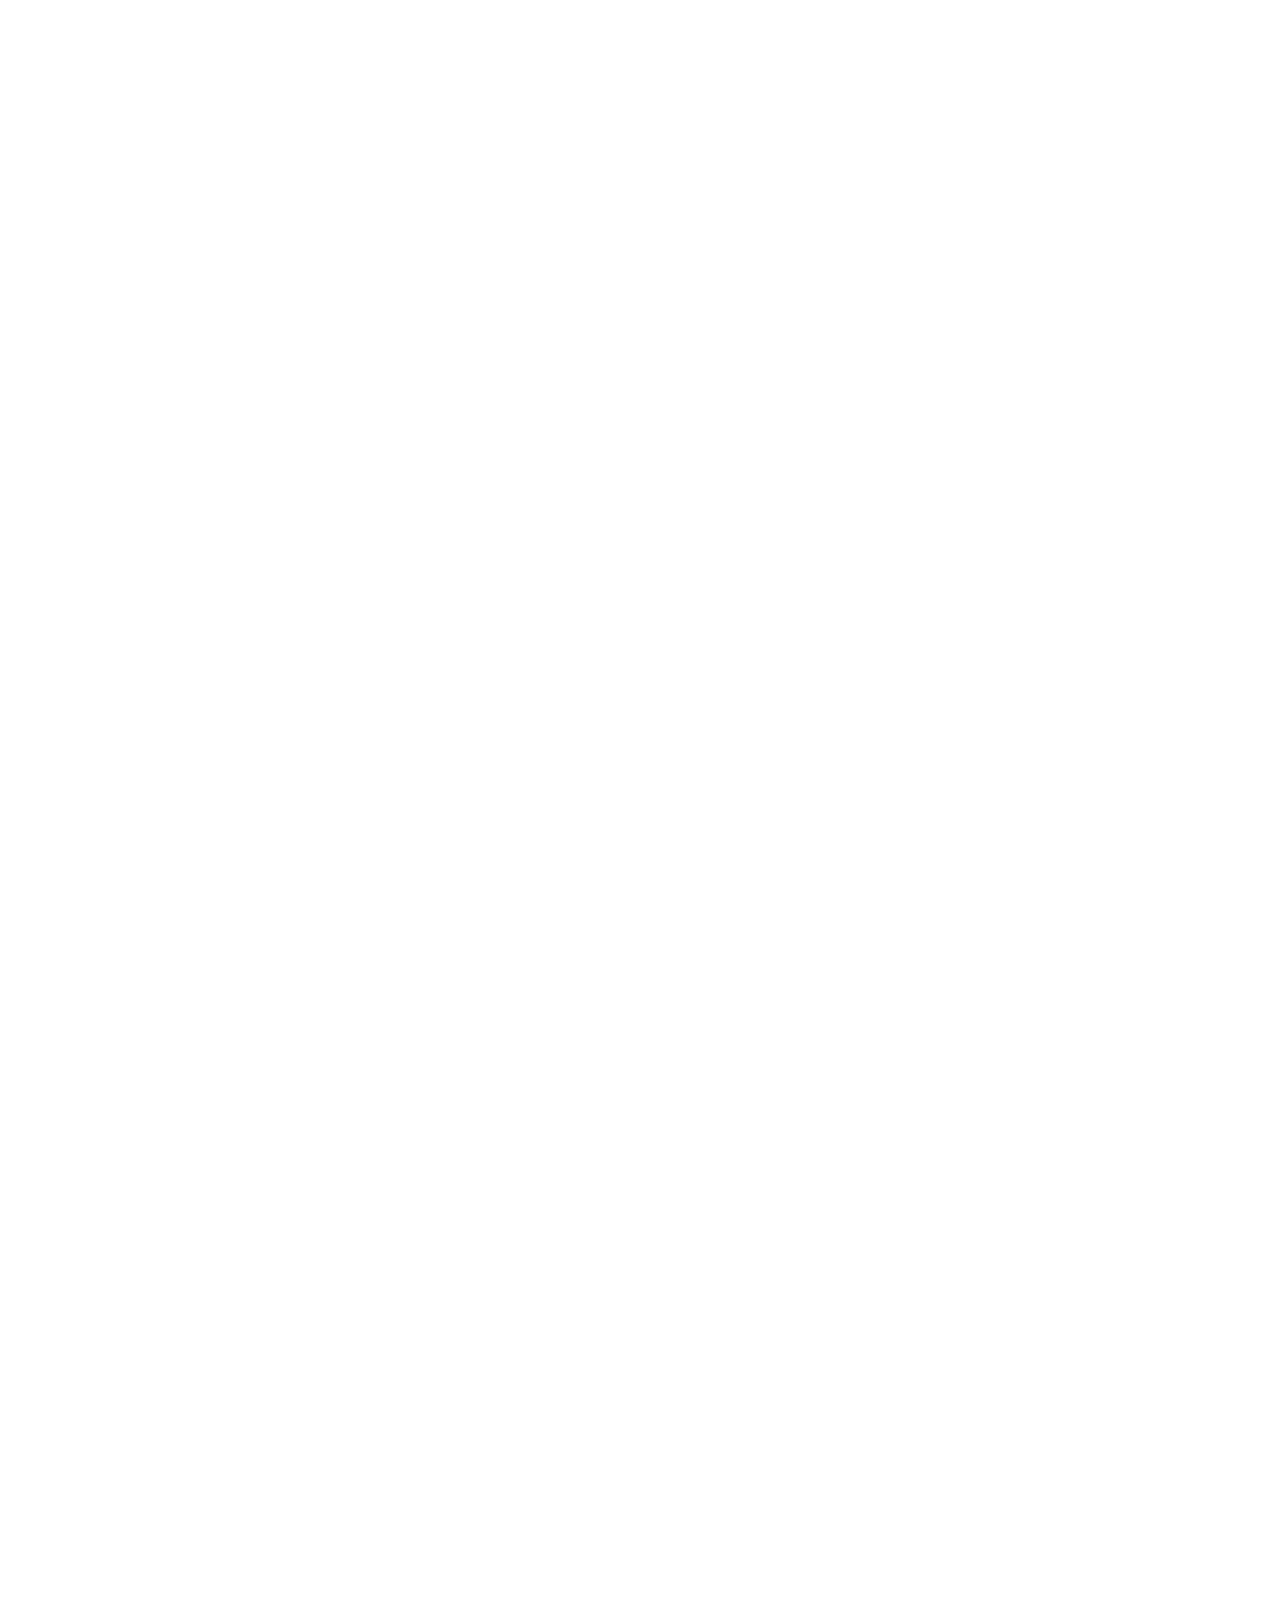
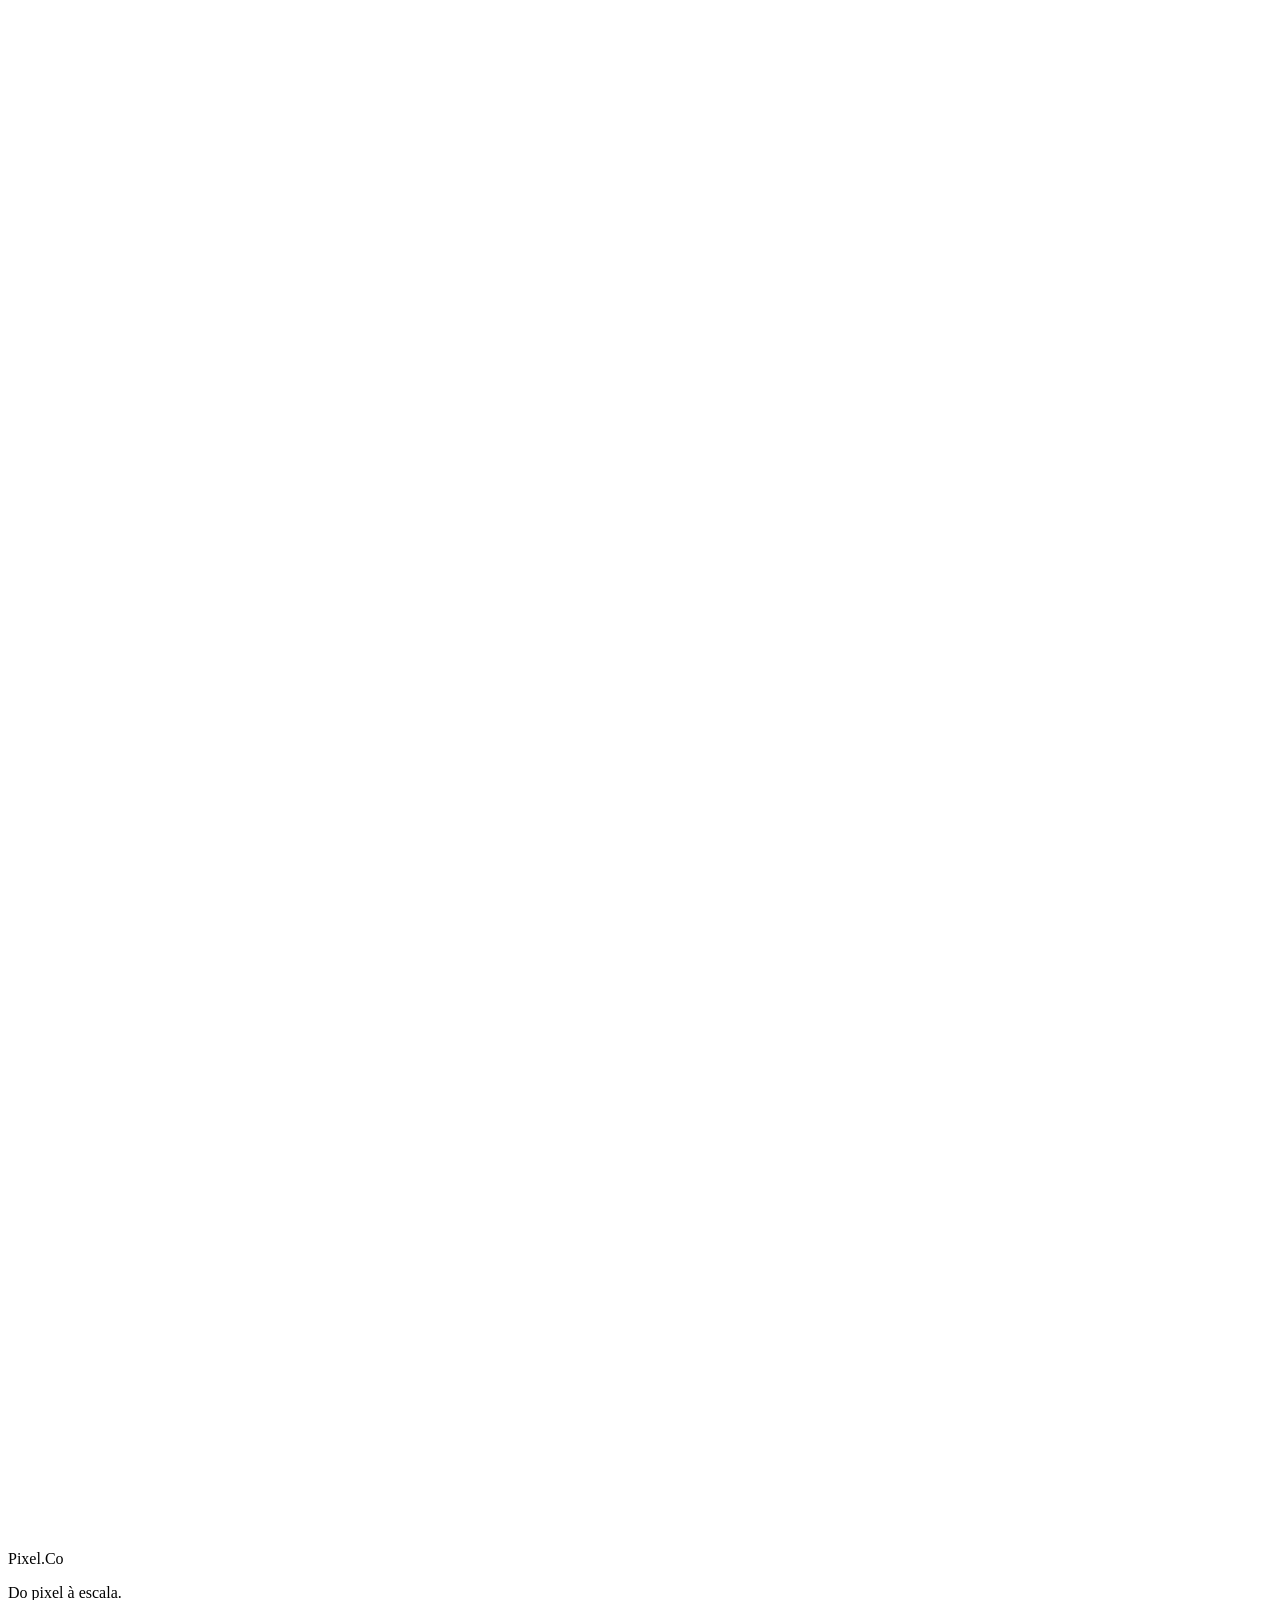
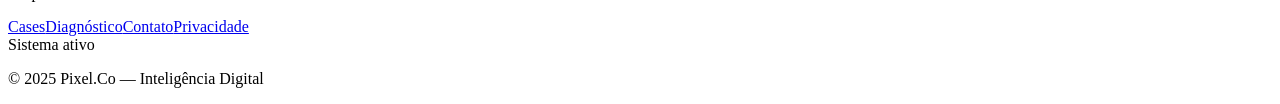
==== commit 096e3e9c: "Updates" ====
--- a/index.html
+++ b/index.html
@@ -1 +1 @@
-<!DOCTYPE html><html lang="pt-BR" class="__variable_3e0ec2"><head><meta charSet="utf-8"/><meta name="viewport" content="width=device-width, initial-scale=1"/><link rel="preload" href="/pixel-co-site/_next/static/media/13971731025ec697-s.p.woff2" as="font" crossorigin="" type="font/woff2"/><link rel="stylesheet" href="/pixel-co-site/_next/static/css/9b35aef5eae5e709.css" data-precedence="next"/><link rel="preload" as="script" fetchPriority="low" href="/pixel-co-site/_next/static/chunks/webpack-18b0cb82c1545a6f.js"/><script src="/pixel-co-site/_next/static/chunks/fd9d1056-4a917af64af6b262.js" async=""></script><script src="/pixel-co-site/_next/static/chunks/23-c00f1d82585d1d51.js" async=""></script><script src="/pixel-co-site/_next/static/chunks/main-app-46f53e8ffbcdd55d.js" async=""></script><script src="/pixel-co-site/_next/static/chunks/866-4a47414da0e8d740.js" async=""></script><script src="/pixel-co-site/_next/static/chunks/app/page-204b4900cde515f3.js" async=""></script><title>Pixel.Co — Inteligência Digital</title><meta name="description" content="Você já sabe que pode faturar mais. Nós sabemos por onde começar. Diagnóstico estratégico do ecossistema digital do seu negócio."/><meta property="og:title" content="Pixel.Co — Do pixel à escala."/><meta property="og:description" content="Antes de qualquer proposta, diagnosticamos o ecossistema digital do seu negócio — e entregamos o próximo passo com precisão."/><meta property="og:type" content="website"/><meta name="twitter:card" content="summary"/><meta name="twitter:title" content="Pixel.Co — Do pixel à escala."/><meta name="twitter:description" content="Antes de qualquer proposta, diagnosticamos o ecossistema digital do seu negócio — e entregamos o próximo passo com precisão."/><meta name="next-size-adjust"/><script src="/pixel-co-site/_next/static/chunks/polyfills-78c92fac7aa8fdd8.js" noModule=""></script></head><body class="bg-[#0A0909] text-[#F8F7F6] antialiased"><main><header class="fixed top-0 left-0 right-0 z-50 transition-all duration-300 bg-transparent" style="opacity:0;will-change:opacity,transform;transform:translateY(-8px)"><div class="max-w-[1440px] mx-auto px-[34px] lg:px-[58px]"><div class="flex items-center justify-between h-16 lg:h-18"><a href="#" class="flex items-center" style="width:116px" aria-label="Pixel.Co"><span class="text-[#F8F7F6] font-extrabold text-xl tracking-tightest">Pixel<span class="text-[#00D4FF]">.</span>Co</span></a><nav class="hidden md:flex items-center gap-8"><a href="#como-funciona" class="text-[11px] font-semibold text-[#8C8B89] hover:text-[#F8F7F6] transition-colors duration-200 tracking-wide uppercase">Como funciona</a><a href="#cases" class="text-[11px] font-semibold text-[#8C8B89] hover:text-[#F8F7F6] transition-colors duration-200 tracking-wide uppercase">Cases</a><a href="#diagnóstico" class="text-[11px] font-semibold text-[#8C8B89] hover:text-[#F8F7F6] transition-colors duration-200 tracking-wide uppercase">Diagnóstico</a></nav><a href="#cta" class="flex items-center gap-2 px-4 py-2 rounded-full bg-[#00D4FF] text-[#0A0909] text-[11px] font-bold uppercase tracking-wide hover:bg-[#00AECF] transition-colors duration-200" tabindex="0">Começar diagnóstico<svg xmlns="http://www.w3.org/2000/svg" width="12" height="12" viewBox="0 0 24 24" fill="none" stroke="currentColor" stroke-width="2.5" stroke-linecap="round" stroke-linejoin="round" class="lucide lucide-arrow-right"><path d="M5 12h14"></path><path d="m12 5 7 7-7 7"></path></svg></a></div></div></header><section id="hero" class="relative min-h-[100dvh] flex items-center overflow-hidden"><div class="pixel-grid-bg"></div><div class="relative z-10 w-full max-w-[1440px] mx-auto px-[34px] lg:px-[58px] pt-24 pb-16"><div class="grid grid-cols-1 lg:grid-cols-[1fr_420px] gap-16 lg:gap-24 items-center"><div class="max-w-[640px]"><div class="mb-8" style="opacity:0;will-change:opacity,transform;transform:translateY(16px)"><span class="accent-line"></span><span class="text-[11px] font-semibold uppercase tracking-[0.12em] text-[#8C8B89]">Inteligência Digital</span></div><h1 class="font-extrabold text-[#F8F7F6] mb-[58px]" style="font-size:clamp(32px, 4.4vw, 64px);line-height:0.9;letter-spacing:-0.02em;opacity:0;will-change:opacity,transform;transform:translateY(16px)">Você já sabe que<br/>pode faturar mais.<br/><span class="text-[#00D4FF]">Nós sabemos por</span><br/>onde começar.</h1><p class="text-[#8C8B89] mb-10 max-w-[65ch]" style="font-size:17px;line-height:1.55;font-weight:400;opacity:0;will-change:opacity,transform;transform:translateY(16px)">Antes de qualquer proposta, diagnosticamos o ecossistema digital do seu negócio — e entregamos o próximo passo com precisão.</p><div class="flex flex-col sm:flex-row items-start sm:items-center gap-4" style="opacity:0;will-change:opacity,transform;transform:translateY(16px)"><a href="#como-funciona" class="flex items-center gap-2 px-6 py-3.5 bg-[#00D4FF] text-[#0A0909] rounded-lg font-bold text-sm hover:bg-[#00AECF] transition-colors duration-200" tabindex="0">Ver como funciona<svg xmlns="http://www.w3.org/2000/svg" width="16" height="16" viewBox="0 0 24 24" fill="none" stroke="currentColor" stroke-width="2" stroke-linecap="round" stroke-linejoin="round" class="lucide lucide-arrow-right"><path d="M5 12h14"></path><path d="m12 5 7 7-7 7"></path></svg></a><a href="#cases" class="flex items-center gap-1.5 text-[#8C8B89] hover:text-[#F8F7F6] text-sm font-semibold transition-colors duration-200">Ler cases reais<svg xmlns="http://www.w3.org/2000/svg" width="14" height="14" viewBox="0 0 24 24" fill="none" stroke="currentColor" stroke-width="2" stroke-linecap="round" stroke-linejoin="round" class="lucide lucide-chevron-right"><path d="m9 18 6-6-6-6"></path></svg></a></div></div><div class="hidden lg:block" style="opacity:0;will-change:opacity,transform;transform:translateX(24px)"><div class="relative w-full aspect-square max-w-[420px]"><div class="absolute inset-0 rounded-full border border-[#3D3C38]"></div><div class="absolute inset-6 rounded-full border border-[#262523]"></div><div class="absolute inset-12 rounded-2xl bg-[#141312] border border-[#3D3C38] p-6 flex flex-col justify-between"><div><div class="flex items-center justify-between mb-4"><span class="text-[10px] font-semibold uppercase tracking-widest text-[#8C8B89]">Diagnóstico</span><span class="w-1.5 h-1.5 rounded-full bg-[#00D4FF]" style="animation:pulse 2s infinite ease-in-out"></span></div><div class="h-px bg-[#3D3C38] mb-4"></div></div><div class="space-y-3"><div class="flex items-center justify-between" style="opacity:0;will-change:opacity,transform;transform:translateX(8px)"><span class="text-[10px] text-[#616059]">Tráfego orgânico</span><span class="text-[11px] font-bold font-mono" style="color:#00D4FF">+38%</span></div><div class="flex items-center justify-between" style="opacity:0;will-change:opacity,transform;transform:translateX(8px)"><span class="text-[10px] text-[#616059]">Taxa de conversão</span><span class="text-[11px] font-bold font-mono" style="color:#00AECF">+47%</span></div><div class="flex items-center justify-between" style="opacity:0;will-change:opacity,transform;transform:translateX(8px)"><span class="text-[10px] text-[#616059]">Receita incremental</span><span class="text-[11px] font-bold font-mono" style="color:#0086A6">+R$280k</span></div></div><div><div class="h-px bg-[#3D3C38] mt-4 mb-3"></div><div class="flex items-center gap-2"><span class="w-1.5 h-1.5 rounded-full bg-[#00D4FF]" style="animation:pulse 2s infinite ease-in-out"></span><span class="text-[10px] text-[#8C8B89]">Análise em tempo real</span></div></div></div><div class="absolute -top-2 -right-4 bg-[#141312] border border-[#3D3C38] border-l-2 border-l-[#00D4FF] rounded-lg px-3 py-2" style="opacity:0;will-change:opacity,transform;transform:scale(0.8)"><div class="text-[10px] text-[#8C8B89]">Ecossistema</div><div class="text-[13px] font-bold text-[#F8F7F6] font-mono">100%</div></div><div class="absolute -bottom-2 -left-4 bg-[#141312] border border-[#3D3C38] border-l-2 border-l-[#00AECF] rounded-lg px-3 py-2" style="opacity:0;will-change:opacity,transform;transform:scale(0.8)"><div class="text-[10px] text-[#8C8B89]">90 dias</div><div class="text-[13px] font-bold text-[#F8F7F6] font-mono">+47%</div></div></div></div></div></div></section><section id="social-proof" class="py-16 lg:py-24 border-y border-[#3D3C38]"><div class="max-w-[1440px] mx-auto px-[34px] lg:px-[58px]"><div class="grid grid-cols-1 sm:grid-cols-3 gap-0 divide-y sm:divide-y-0 sm:divide-x divide-[#3D3C38]"><div class="px-0 py-8 sm:py-0 sm:px-12 first:pl-0 last:pr-0 flex flex-col gap-2" style="opacity:0;transform:translateY(12px)"><span class="font-extrabold text-[#F8F7F6] font-mono" style="font-size:clamp(36px, 3.5vw, 52px);line-height:1">+47%</span><span class="text-[#8C8B89] text-[11px] font-medium leading-snug">conversão média em 90 dias</span></div><div class="px-0 py-8 sm:py-0 sm:px-12 first:pl-0 last:pr-0 flex flex-col gap-2" style="opacity:0;transform:translateY(12px)"><span class="font-extrabold text-[#F8F7F6] font-mono" style="font-size:clamp(36px, 3.5vw, 52px);line-height:1">100%</span><span class="text-[#8C8B89] text-[11px] font-medium leading-snug">dos projetos começam com diagnóstico</span></div><div class="px-0 py-8 sm:py-0 sm:px-12 first:pl-0 last:pr-0 flex flex-col gap-2" style="opacity:0;transform:translateY(12px)"><span class="font-extrabold text-[#F8F7F6] font-mono" style="font-size:clamp(36px, 3.5vw, 52px);line-height:1">3</span><span class="text-[#8C8B89] text-[11px] font-medium leading-snug">novas parcerias por trimestre</span></div></div></div></section><section id="proposta-de-valor" class="py-20 lg:py-32"><div class="max-w-[1440px] mx-auto px-[34px] lg:px-[58px]"><div class="section-divider mb-12 lg:mb-16"><span class="section-divider-label">Proposta de valor</span></div><div class="grid grid-cols-1 lg:grid-cols-[1fr_1fr_320px] gap-4"><div class="metric-card lg:row-span-2 flex flex-col gap-6 min-h-[280px] lg:min-h-[320px]" style="opacity:0;will-change:opacity,transform;transform:translateY(20px)"><div class="w-10 h-10 rounded-lg bg-[#003F4D] flex items-center justify-center flex-shrink-0"><svg xmlns="http://www.w3.org/2000/svg" width="20" height="20" viewBox="0 0 24 24" fill="none" stroke="currentColor" stroke-width="1.5" stroke-linecap="round" stroke-linejoin="round" class="lucide lucide-search text-[#00D4FF]"><circle cx="11" cy="11" r="8"></circle><path d="m21 21-4.3-4.3"></path></svg></div><div class="flex-1"><h3 class="text-[#F8F7F6] font-bold mb-3" style="font-size:19px;line-height:1.2">Diagnóstico antes de prescrição</h3><p class="text-[#8C8B89] leading-relaxed max-w-[65ch]" style="font-size:13px">Na Pixel.Co, nenhuma solução é entregue antes de entender o momento do negócio do cliente. O primeiro passo de toda relação é uma análise do ecossistema digital — não uma proposta comercial.</p></div><div class="pt-4 border-t border-[#3D3C38]"><span class="text-[11px] font-semibold text-[#00D4FF] uppercase tracking-widest">100% dos projetos começam com análise</span></div></div><div class="metric-card flex flex-col gap-4 min-h-[140px]" style="opacity:0;will-change:opacity,transform;transform:translateY(20px)"><div class="flex items-start justify-between gap-4"><div class="w-10 h-10 rounded-lg bg-[#003F4D] flex items-center justify-center flex-shrink-0"><svg xmlns="http://www.w3.org/2000/svg" width="20" height="20" viewBox="0 0 24 24" fill="none" stroke="currentColor" stroke-width="1.5" stroke-linecap="round" stroke-linejoin="round" class="lucide lucide-eye text-[#00D4FF]"><path d="M2.062 12.348a1 1 0 0 1 0-.696 10.75 10.75 0 0 1 19.876 0 1 1 0 0 1 0 .696 10.75 10.75 0 0 1-19.876 0"></path><circle cx="12" cy="12" r="3"></circle></svg></div></div><div><h3 class="text-[#F8F7F6] font-bold mb-2" style="font-size:17px;line-height:1.2">Transparência ativa</h3><p class="text-[#8C8B89]" style="font-size:12px;line-height:1.5">Dashboard em tempo real — você não precisa perguntar. Entregamos antes de ser perguntados.</p></div></div><div class="metric-card flex flex-col gap-4 min-h-[140px]" style="opacity:0;will-change:opacity,transform;transform:translateY(20px)"><div class="w-10 h-10 rounded-lg bg-[#003F4D] flex items-center justify-center flex-shrink-0"><svg xmlns="http://www.w3.org/2000/svg" width="20" height="20" viewBox="0 0 24 24" fill="none" stroke="currentColor" stroke-width="1.5" stroke-linecap="round" stroke-linejoin="round" class="lucide lucide-target text-[#00D4FF]"><circle cx="12" cy="12" r="10"></circle><circle cx="12" cy="12" r="6"></circle><circle cx="12" cy="12" r="2"></circle></svg></div><div><h3 class="text-[#F8F7F6] font-bold mb-2" style="font-size:17px;line-height:1.2">Resultado mensurável</h3><p class="text-[#8C8B89]" style="font-size:12px;line-height:1.5">+47% conversão média nos primeiros 90 dias. O único produto que entregamos é crescimento.</p></div></div><div class="metric-card lg:col-span-2 lg:col-start-2 flex items-center gap-6" style="opacity:0;will-change:opacity,transform;transform:translateY(20px)"><div class="flex-1"><p class="text-[#616059] text-[11px] font-semibold uppercase tracking-widest mb-1">Modelo de trabalho</p><p class="text-[#F8F7F6] font-semibold" style="font-size:14px">Não somos uma agência. Somos o parceiro que o seu negócio digital precisava.</p></div><div class="text-right flex-shrink-0"><div class="text-[#00D4FF] font-mono font-bold text-xl">3×</div><div class="text-[#616059] text-[10px]">parcerias / trimestre</div></div></div></div></div></section><section id="manifesto" class="py-20 lg:py-32 border-t border-[#3D3C38]"><div class="max-w-[1440px] mx-auto px-[34px] lg:px-[58px]"><div class="grid grid-cols-1 lg:grid-cols-[480px_1fr] gap-12 lg:gap-24 items-start"><div style="opacity:0;transform:translateY(12px)"><span class="accent-line"></span><span class="text-[11px] font-semibold uppercase tracking-[0.12em] text-[#8C8B89]">Manifesto</span><p class="text-[#616059] mt-6 max-w-[280px]" style="font-size:12px;line-height:1.6">O mercado está cheio de fornecedores que respondem perguntas. Vazio de parceiros que enxergam o que ainda não foi perguntado.</p></div><div style="opacity:0;transform:translateY(20px)"><p class="text-[#F8F7F6] font-light" style="font-size:clamp(18px, 2.2vw, 28px);line-height:1.45;letter-spacing:-0.01em">Não somos uma agência. Não vendemos tráfego, tecnologia ou conteúdo. Vendemos clareza sobre o que está represando o crescimento do seu negócio — e entregamos o ecossistema exato para destravar.</p><div class="mt-8 pt-8 border-t border-[#3D3C38] flex items-center gap-4" style="opacity:0"><span class="w-8 h-px bg-[#00D4FF]"></span><span class="text-[#616059] text-[11px] font-semibold uppercase tracking-widest">Pixel.Co — Do pixel à escala.</span></div></div></div></div></section><section id="como-funciona" class="py-20 lg:py-32 border-t border-[#3D3C38]"><div class="max-w-[1440px] mx-auto px-[34px] lg:px-[58px]"><div class="grid grid-cols-1 lg:grid-cols-[360px_1fr] gap-12 lg:gap-24"><div><div style="opacity:0;transform:translateY(12px)"><span class="accent-line"></span><span class="text-[11px] font-semibold uppercase tracking-[0.12em] text-[#8C8B89]">Como funciona</span><h2 class="text-[#F8F7F6] font-extrabold mt-6" style="font-size:clamp(24px, 2.8vw, 40px);line-height:1.05;letter-spacing:-0.02em">Três etapas.<br/>Um sistema.</h2><p class="text-[#8C8B89] mt-4 max-w-[280px]" style="font-size:13px;line-height:1.6">O processo completo — do diagnóstico à execução — com um parceiro que conhece o negócio inteiro.</p></div></div><div class="space-y-0"><div class="relative flex gap-6 pb-10" style="opacity:0;transform:translateX(16px)"><div class="relative flex-shrink-0"><div class="w-10 h-10 rounded-full bg-[#141312] border border-[#3D3C38] flex items-center justify-center"><svg xmlns="http://www.w3.org/2000/svg" width="16" height="16" viewBox="0 0 24 24" fill="none" stroke="currentColor" stroke-width="1.5" stroke-linecap="round" stroke-linejoin="round" class="lucide lucide-search text-[#00D4FF]"><circle cx="11" cy="11" r="8"></circle><path d="m21 21-4.3-4.3"></path></svg></div><div class="absolute left-[19px] top-10 bottom-0 w-px" style="background:linear-gradient(to bottom, #3D3C38, transparent)"></div></div><div class="flex-1 pt-1"><div class="flex items-baseline gap-3 mb-2"><span class="text-[10px] font-bold text-[#3D3C38] font-mono tracking-widest">01</span><h3 class="text-[#F8F7F6] font-bold" style="font-size:17px;line-height:1.2">Diagnóstico</h3></div><p class="text-[#8C8B89] max-w-[65ch]" style="font-size:13px;line-height:1.65">Analisamos o ecossistema completo do seu negócio digital — tráfego, conversão, produto, tecnologia — sem pular etapas e sem vender o que não foi pedido.</p></div></div><div class="relative flex gap-6 pb-10" style="opacity:0;transform:translateX(16px)"><div class="relative flex-shrink-0"><div class="w-10 h-10 rounded-full bg-[#141312] border border-[#3D3C38] flex items-center justify-center"><svg xmlns="http://www.w3.org/2000/svg" width="16" height="16" viewBox="0 0 24 24" fill="none" stroke="currentColor" stroke-width="1.5" stroke-linecap="round" stroke-linejoin="round" class="lucide lucide-layers text-[#00D4FF]"><path d="m12.83 2.18a2 2 0 0 0-1.66 0L2.6 6.08a1 1 0 0 0 0 1.83l8.58 3.91a2 2 0 0 0 1.66 0l8.58-3.9a1 1 0 0 0 0-1.83Z"></path><path d="m22 17.65-9.17 4.16a2 2 0 0 1-1.66 0L2 17.65"></path><path d="m22 12.65-9.17 4.16a2 2 0 0 1-1.66 0L2 12.65"></path></svg></div><div class="absolute left-[19px] top-10 bottom-0 w-px" style="background:linear-gradient(to bottom, #3D3C38, transparent)"></div></div><div class="flex-1 pt-1"><div class="flex items-baseline gap-3 mb-2"><span class="text-[10px] font-bold text-[#3D3C38] font-mono tracking-widest">02</span><h3 class="text-[#F8F7F6] font-bold" style="font-size:17px;line-height:1.2">Estratégia</h3></div><p class="text-[#8C8B89] max-w-[65ch]" style="font-size:13px;line-height:1.65">Definimos o próximo passo certo. Não um plano genérico de 12 meses — a ação específica que vai destravar o crescimento agora, baseada no que encontramos.</p></div></div><div class="relative flex gap-6 pb-10" style="opacity:0;transform:translateX(16px)"><div class="relative flex-shrink-0"><div class="w-10 h-10 rounded-full bg-[#141312] border border-[#3D3C38] flex items-center justify-center"><svg xmlns="http://www.w3.org/2000/svg" width="16" height="16" viewBox="0 0 24 24" fill="none" stroke="currentColor" stroke-width="1.5" stroke-linecap="round" stroke-linejoin="round" class="lucide lucide-zap text-[#00D4FF]"><path d="M4 14a1 1 0 0 1-.78-1.63l9.9-10.2a.5.5 0 0 1 .86.46l-1.92 6.02A1 1 0 0 0 13 10h7a1 1 0 0 1 .78 1.63l-9.9 10.2a.5.5 0 0 1-.86-.46l1.92-6.02A1 1 0 0 0 11 14z"></path></svg></div></div><div class="flex-1 pt-1"><div class="flex items-baseline gap-3 mb-2"><span class="text-[10px] font-bold text-[#3D3C38] font-mono tracking-widest">03</span><h3 class="text-[#F8F7F6] font-bold" style="font-size:17px;line-height:1.2">Execução</h3></div><p class="text-[#8C8B89] max-w-[65ch]" style="font-size:13px;line-height:1.65">Entregamos tráfego, produto digital e tecnologia integrados. Um parceiro para todo o ecossistema — você não precisa trocar de fornecedor a cada nova etapa.</p></div></div></div></div></div></section><section id="cta" class="relative py-28 lg:py-40 border-t border-[#3D3C38] overflow-hidden"><div class="pixel-grid-bg"></div><div class="relative z-10 max-w-[1440px] mx-auto px-[34px] lg:px-[58px]"><div class="flex flex-col items-center text-center"><div style="opacity:0;transform:translateY(16px)"><span class="accent-line mx-auto"></span></div><h2 class="text-[#F8F7F6] font-extrabold mt-4 mb-[34px]" style="font-size:clamp(28px, 3.5vw, 52px);line-height:1;letter-spacing:-0.02em;opacity:0;transform:translateY(20px)">Pronto para destravar<br/>o crescimento?</h2><p class="text-[#8C8B89] mb-10 max-w-[440px]" style="font-size:15px;line-height:1.6;opacity:0;transform:translateY(16px)">Iniciamos poucas parcerias por trimestre para garantir foco total.</p><a href="mailto:contato@pixel.co" class="flex items-center gap-3 px-8 py-4 bg-[#00D4FF] text-[#0A0909] rounded-lg font-bold text-sm hover:bg-[#00AECF] transition-colors duration-200" tabindex="0" style="opacity:0;transform:translateY(12px)">Falar com um especialista<svg xmlns="http://www.w3.org/2000/svg" width="16" height="16" viewBox="0 0 24 24" fill="none" stroke="currentColor" stroke-width="2.5" stroke-linecap="round" stroke-linejoin="round" class="lucide lucide-arrow-right"><path d="M5 12h14"></path><path d="m12 5 7 7-7 7"></path></svg></a></div></div></section><footer class="border-t border-[#3D3C38] py-10"><div class="max-w-[1440px] mx-auto px-[34px] lg:px-[58px]"><div class="flex flex-col sm:flex-row items-start sm:items-center justify-between gap-6"><div><div class="text-[#F8F7F6] font-extrabold text-lg tracking-tightest mb-1">Pixel<span class="text-[#00D4FF]">.</span>Co</div><p class="text-[#616059] text-[11px]">Do pixel à escala.</p></div><nav class="flex items-center gap-6"><a href="#cases" class="text-[11px] text-[#616059] hover:text-[#8C8B89] transition-colors duration-200 font-medium">Cases</a><a href="#diagnóstico" class="text-[11px] text-[#616059] hover:text-[#8C8B89] transition-colors duration-200 font-medium">Diagnóstico</a><a href="#contato" class="text-[11px] text-[#616059] hover:text-[#8C8B89] transition-colors duration-200 font-medium">Contato</a><a href="#privacidade" class="text-[11px] text-[#616059] hover:text-[#8C8B89] transition-colors duration-200 font-medium">Privacidade</a></nav><p class="text-[#3D3C38] text-[10px] font-mono">© 2025 Pixel.Co — Inteligência Digital</p></div></div><div class="status-badge"><span class="status-dot"></span><span>Sistema ativo</span></div></footer></main><script src="/pixel-co-site/_next/static/chunks/webpack-18b0cb82c1545a6f.js" async=""></script><script>(self.__next_f=self.__next_f||[]).push([0]);self.__next_f.push([2,null])</script><script>self.__next_f.push([1,"1:HL[\"/pixel-co-site/_next/static/media/13971731025ec697-s.p.woff2\",\"font\",{\"crossOrigin\":\"\",\"type\":\"font/woff2\"}]\n2:HL[\"/pixel-co-site/_next/static/css/9b35aef5eae5e709.css\",\"style\"]\n"])</script><script>self.__next_f.push([1,"3:I[5751,[],\"\"]\n5:I[8599,[\"866\",\"static/chunks/866-4a47414da0e8d740.js\",\"931\",\"static/chunks/app/page-204b4900cde515f3.js\"],\"default\"]\n6:I[6748,[\"866\",\"static/chunks/866-4a47414da0e8d740.js\",\"931\",\"static/chunks/app/page-204b4900cde515f3.js\"],\"default\"]\n7:I[4101,[\"866\",\"static/chunks/866-4a47414da0e8d740.js\",\"931\",\"static/chunks/app/page-204b4900cde515f3.js\"],\"default\"]\n8:I[4258,[\"866\",\"static/chunks/866-4a47414da0e8d740.js\",\"931\",\"static/chunks/app/page-204b4900cde515f3.js\"],\"default\"]\n9:I[763,[\"866\",\"static/chunks/866-4a47414da0e8d740.js\",\"931\",\"static/chunks/app/page-204b4900cde515f3.js\"],\"default\"]\na:I[4495,[\"866\",\"static/chunks/866-4a47414da0e8d740.js\",\"931\",\"static/chunks/app/page-204b4900cde515f3.js\"],\"default\"]\nb:I[2582,[\"866\",\"static/chunks/866-4a47414da0e8d740.js\",\"931\",\"static/chunks/app/page-204b4900cde515f3.js\"],\"default\"]\nc:I[2674,[\"866\",\"static/chunks/866-4a47414da0e8d740.js\",\"931\",\"static/chunks/app/page-204b4900cde515f3.js\"],\"default\"]\nd:I[9275,[],\"\"]\ne:I[1343,[],\"\"]\n10:I[6130,[],\"\"]\n11:[]\n"])</script><script>self.__next_f.push([1,"0:[[[\"$\",\"link\",\"0\",{\"rel\":\"stylesheet\",\"href\":\"/pixel-co-site/_next/static/css/9b35aef5eae5e709.css\",\"precedence\":\"next\",\"crossOrigin\":\"$undefined\"}]],[\"$\",\"$L3\",null,{\"buildId\":\"cEJLPi8wyFFCZI4as6BiA\",\"assetPrefix\":\"/pixel-co-site\",\"initialCanonicalUrl\":\"/\",\"initialTree\":[\"\",{\"children\":[\"__PAGE__\",{}]},\"$undefined\",\"$undefined\",true],\"initialSeedData\":[\"\",{\"children\":[\"__PAGE__\",{},[[\"$L4\",[\"$\",\"main\",null,{\"children\":[[\"$\",\"$L5\",null,{}],[\"$\",\"$L6\",null,{}],[\"$\",\"$L7\",null,{}],[\"$\",\"$L8\",null,{}],[\"$\",\"$L9\",null,{}],[\"$\",\"$La\",null,{}],[\"$\",\"$Lb\",null,{}],[\"$\",\"$Lc\",null,{}]]}]],null],null]},[[\"$\",\"html\",null,{\"lang\":\"pt-BR\",\"className\":\"__variable_3e0ec2\",\"children\":[\"$\",\"body\",null,{\"className\":\"bg-[#0A0909] text-[#F8F7F6] antialiased\",\"children\":[\"$\",\"$Ld\",null,{\"parallelRouterKey\":\"children\",\"segmentPath\":[\"children\"],\"error\":\"$undefined\",\"errorStyles\":\"$undefined\",\"errorScripts\":\"$undefined\",\"template\":[\"$\",\"$Le\",null,{}],\"templateStyles\":\"$undefined\",\"templateScripts\":\"$undefined\",\"notFound\":[[\"$\",\"title\",null,{\"children\":\"404: This page could not be found.\"}],[\"$\",\"div\",null,{\"style\":{\"fontFamily\":\"system-ui,\\\"Segoe UI\\\",Roboto,Helvetica,Arial,sans-serif,\\\"Apple Color Emoji\\\",\\\"Segoe UI Emoji\\\"\",\"height\":\"100vh\",\"textAlign\":\"center\",\"display\":\"flex\",\"flexDirection\":\"column\",\"alignItems\":\"center\",\"justifyContent\":\"center\"},\"children\":[\"$\",\"div\",null,{\"children\":[[\"$\",\"style\",null,{\"dangerouslySetInnerHTML\":{\"__html\":\"body{color:#000;background:#fff;margin:0}.next-error-h1{border-right:1px solid rgba(0,0,0,.3)}@media (prefers-color-scheme:dark){body{color:#fff;background:#000}.next-error-h1{border-right:1px solid rgba(255,255,255,.3)}}\"}}],[\"$\",\"h1\",null,{\"className\":\"next-error-h1\",\"style\":{\"display\":\"inline-block\",\"margin\":\"0 20px 0 0\",\"padding\":\"0 23px 0 0\",\"fontSize\":24,\"fontWeight\":500,\"verticalAlign\":\"top\",\"lineHeight\":\"49px\"},\"children\":\"404\"}],[\"$\",\"div\",null,{\"style\":{\"display\":\"inline-block\"},\"children\":[\"$\",\"h2\",null,{\"style\":{\"fontSize\":14,\"fontWeight\":400,\"lineHeight\":\"49px\",\"margin\":0},\"children\":\"This page could not be found.\"}]}]]}]}]],\"notFoundStyles\":[],\"styles\":null}]}]}],null],null],\"couldBeIntercepted\":false,\"initialHead\":[null,\"$Lf\"],\"globalErrorComponent\":\"$10\",\"missingSlots\":\"$W11\"}]]\n"])</script><script>self.__next_f.push([1,"f:[[\"$\",\"meta\",\"0\",{\"name\":\"viewport\",\"content\":\"width=device-width, initial-scale=1\"}],[\"$\",\"meta\",\"1\",{\"charSet\":\"utf-8\"}],[\"$\",\"title\",\"2\",{\"children\":\"Pixel.Co — Inteligência Digital\"}],[\"$\",\"meta\",\"3\",{\"name\":\"description\",\"content\":\"Você já sabe que pode faturar mais. Nós sabemos por onde começar. Diagnóstico estratégico do ecossistema digital do seu negócio.\"}],[\"$\",\"meta\",\"4\",{\"property\":\"og:title\",\"content\":\"Pixel.Co — Do pixel à escala.\"}],[\"$\",\"meta\",\"5\",{\"property\":\"og:description\",\"content\":\"Antes de qualquer proposta, diagnosticamos o ecossistema digital do seu negócio — e entregamos o próximo passo com precisão.\"}],[\"$\",\"meta\",\"6\",{\"property\":\"og:type\",\"content\":\"website\"}],[\"$\",\"meta\",\"7\",{\"name\":\"twitter:card\",\"content\":\"summary\"}],[\"$\",\"meta\",\"8\",{\"name\":\"twitter:title\",\"content\":\"Pixel.Co — Do pixel à escala.\"}],[\"$\",\"meta\",\"9\",{\"name\":\"twitter:description\",\"content\":\"Antes de qualquer proposta, diagnosticamos o ecossistema digital do seu negócio — e entregamos o próximo passo com precisão.\"}],[\"$\",\"meta\",\"10\",{\"name\":\"next-size-adjust\"}]]\n4:null\n"])</script></body></html>+<!DOCTYPE html><html lang="pt-BR"><head><meta charSet="utf-8"/><meta name="viewport" content="width=device-width, initial-scale=1"/><link rel="stylesheet" href="/pixel-co-site/_next/static/css/0cac251073c9b296.css" data-precedence="next"/><link rel="preload" as="script" fetchPriority="low" href="/pixel-co-site/_next/static/chunks/webpack-5d50792b26e7af0a.js"/><script src="/pixel-co-site/_next/static/chunks/fd9d1056-4a917af64af6b262.js" async=""></script><script src="/pixel-co-site/_next/static/chunks/23-c00f1d82585d1d51.js" async=""></script><script src="/pixel-co-site/_next/static/chunks/main-app-46f53e8ffbcdd55d.js" async=""></script><script src="/pixel-co-site/_next/static/chunks/724-f06168dcf30ab45a.js" async=""></script><script src="/pixel-co-site/_next/static/chunks/app/page-4218709030a9f2ce.js" async=""></script><title>Pixel.Co — Inteligência Digital</title><meta name="description" content="Você já sabe que pode faturar mais. Nós sabemos por onde começar. Diagnóstico estratégico do ecossistema digital do seu negócio."/><meta property="og:title" content="Pixel.Co — Do pixel à escala."/><meta property="og:description" content="Antes de qualquer proposta, diagnosticamos o ecossistema digital do seu negócio — e entregamos o próximo passo com precisão."/><meta property="og:type" content="website"/><meta name="twitter:card" content="summary"/><meta name="twitter:title" content="Pixel.Co — Do pixel à escala."/><meta name="twitter:description" content="Antes de qualquer proposta, diagnosticamos o ecossistema digital do seu negócio — e entregamos o próximo passo com precisão."/><script src="/pixel-co-site/_next/static/chunks/polyfills-78c92fac7aa8fdd8.js" noModule=""></script></head><body class="bg-[#F8F8F8] text-[#0A0909] antialiased"><main><header class="fixed top-0 left-0 right-0 z-50 flex justify-center pt-4 px-4 md:px-[58px]" style="opacity:0;will-change:opacity,transform;transform:translateY(-12px)"><div class="liquid-glass rounded-pill w-full max-w-[900px] transition-all duration-400 "><div class="flex items-center justify-between px-5 py-3"><a href="#" class="flex items-center" style="min-width:80px" aria-label="Pixel.Co"><span class="font-extrabold text-[18px] tracking-[-0.03em] text-[#0A0909]">Pixel<span class="text-[#00D4FF]">.</span>Co</span></a><nav class="hidden md:flex items-center gap-7"><a href="#como-funciona" class="text-[11px] font-semibold text-[#6B6B6B] hover:text-[#0A0909] transition-colors duration-200 tracking-widest uppercase">Como funciona</a><a href="#cases" class="text-[11px] font-semibold text-[#6B6B6B] hover:text-[#0A0909] transition-colors duration-200 tracking-widest uppercase">Cases</a><a href="#diagnostico" class="text-[11px] font-semibold text-[#6B6B6B] hover:text-[#0A0909] transition-colors duration-200 tracking-widest uppercase">Diagnóstico</a></nav><a href="#diagnostico" class="flex items-center gap-1.5 px-4 py-2 rounded-pill bg-[#0A0909] text-[#F8F8F8] text-[10px] font-bold uppercase tracking-widest hover:bg-[#333333] transition-colors duration-200" tabindex="0">Começar diagnóstico<svg xmlns="http://www.w3.org/2000/svg" width="11" height="11" viewBox="0 0 24 24" fill="none" stroke="currentColor" stroke-width="2.5" stroke-linecap="round" stroke-linejoin="round" class="lucide lucide-arrow-right"><path d="M5 12h14"></path><path d="m12 5 7 7-7 7"></path></svg></a></div></div></header><section class="relative min-h-[100dvh] flex flex-col justify-end overflow-hidden"><div class="absolute inset-0 z-0"><video autoPlay="" muted="" loop="" playsInline="" class="w-full h-full object-cover" src="https://d8j0ntlcm91z4.cloudfront.net/user_38xzZboKViGWJOttwIXH07lWA1P/hf_20260405_074625_a81f018a-956b-43fb-9aee-4d1508e30e6a.mp4"></video><div class="absolute inset-0" style="background:rgba(248,248,248,0.75)"></div><div class="absolute inset-0 pixel-grid" style="opacity:0.4"></div></div><div class="relative z-10 w-full max-w-[1400px] mx-auto px-[34px] lg:px-[58px] pb-20 pt-36"><div class="max-w-[700px]"><div class="section-label mb-8" style="opacity:0;will-change:opacity,transform;transform:translateY(22px)">Inteligência Digital</div><h1 class="font-extrabold text-[#0A0909] mb-8" style="font-size:clamp(36px, 4.8vw, 68px);line-height:0.92;letter-spacing:-0.03em;opacity:0;will-change:opacity,transform;transform:translateY(22px)">Você já sabe que<br/>pode<!-- --> <em class="em-serif" style="font-size:1.05em">faturar mais</em>.</h1><p class="text-[#6B6B6B] mb-10 max-w-[55ch]" style="font-size:18px;line-height:1.55;font-weight:400;opacity:0;will-change:opacity,transform;transform:translateY(22px)">Antes de qualquer proposta, diagnosticamos o ecossistema digital do seu negócio — e entregamos o próximo passo com precisão.</p><form class="flex flex-col sm:flex-row gap-3 mb-5" style="opacity:0;will-change:opacity,transform;transform:translateY(22px)"><input type="email" placeholder="seu@email.com" class="flex-1 px-4 py-3 rounded-lg bg-white/70 border border-[#DBDBDB] text-[#0A0909] placeholder-[#BFBFBF] text-sm font-sans focus:outline-none focus:border-[#00D4FF] transition-colors duration-200 backdrop-blur-sm" value=""/><button type="submit" class="flex items-center justify-center gap-2 px-6 py-3 bg-[#0A0909] text-[#F8F8F8] rounded-lg font-bold text-sm tracking-tight hover:bg-[#333333] transition-colors duration-200 whitespace-nowrap" tabindex="0">Começar diagnóstico<svg xmlns="http://www.w3.org/2000/svg" width="15" height="15" viewBox="0 0 24 24" fill="none" stroke="currentColor" stroke-width="2" stroke-linecap="round" stroke-linejoin="round" class="lucide lucide-arrow-right"><path d="M5 12h14"></path><path d="m12 5 7 7-7 7"></path></svg></button></form><p class="text-[11px] text-[#999999] tracking-wide" style="opacity:0;will-change:opacity,transform;transform:translateY(22px)">Iniciamos poucas parcerias por trimestre para garantir foco total.</p></div><div class="absolute bottom-8 left-[58px] hidden lg:flex items-center gap-2 text-[11px] text-[#999999] tracking-widest uppercase" style="opacity:0;will-change:opacity"><div style="will-change:transform"><svg xmlns="http://www.w3.org/2000/svg" width="14" height="14" viewBox="0 0 24 24" fill="none" stroke="currentColor" stroke-width="1.5" stroke-linecap="round" stroke-linejoin="round" class="lucide lucide-chevron-down"><path d="m6 9 6 6 6-6"></path></svg></div>Ver como funciona</div></div></section><section id="sobre" class="w-full bg-[#F8F8F8] border-t border-[#DBDBDB]"><div class="max-w-[1400px] mx-auto px-[34px] lg:px-[58px] py-28 lg:py-36"><div class="grid grid-cols-1 lg:grid-cols-[1fr_1.6fr] gap-12 lg:gap-24 items-start"><div><div class="section-label mb-8" style="opacity:0;will-change:opacity,transform;transform:translateY(20px)">Sobre nós</div><div class="space-y-8 mt-4"><div class="flex items-baseline gap-4 border-t border-[#DBDBDB] pt-6" style="opacity:0;will-change:opacity,transform;transform:translateY(20px)"><span class="font-extrabold text-[#0A0909] font-mono" style="font-size:clamp(28px, 3vw, 40px);letter-spacing:-0.03em;line-height:1">+47%</span><span class="text-[13px] text-[#6B6B6B] leading-snug max-w-[18ch]">conversão média em 90 dias</span></div><div class="flex items-baseline gap-4 border-t border-[#DBDBDB] pt-6" style="opacity:0;will-change:opacity,transform;transform:translateY(20px)"><span class="font-extrabold text-[#0A0909] font-mono" style="font-size:clamp(28px, 3vw, 40px);letter-spacing:-0.03em;line-height:1">100%</span><span class="text-[13px] text-[#6B6B6B] leading-snug max-w-[18ch]">dos projetos começam com diagnóstico</span></div><div class="flex items-baseline gap-4 border-t border-[#DBDBDB] pt-6" style="opacity:0;will-change:opacity,transform;transform:translateY(20px)"><span class="font-extrabold text-[#0A0909] font-mono" style="font-size:clamp(28px, 3vw, 40px);letter-spacing:-0.03em;line-height:1">3</span><span class="text-[13px] text-[#6B6B6B] leading-snug max-w-[18ch]">novas parcerias por trimestre</span></div></div></div><div><h2 class="font-extrabold text-[#0A0909] mb-8" style="font-size:clamp(28px, 3.2vw, 48px);line-height:1;letter-spacing:-0.03em;opacity:0;will-change:opacity,transform;transform:translateY(20px)">Diagnóstico antes de<!-- --> <em class="em-serif" style="font-size:1.04em">prescrição</em>.<br/><span class="text-[#6B6B6B]">Para negócios que já faturam bem.</span></h2><p class="text-[#6B6B6B] mb-6 max-w-[60ch]" style="font-size:17px;line-height:1.65;opacity:0;will-change:opacity,transform;transform:translateY(20px)">Não somos uma agência. Não vendemos tráfego, tecnologia ou conteúdo. Vendemos clareza sobre o que está represando o crescimento do seu negócio — e entregamos o ecossistema exato para destravar.</p><p class="text-[#6B6B6B] max-w-[60ch]" style="font-size:17px;line-height:1.65;opacity:0;will-change:opacity,transform;transform:translateY(20px)">Cada decisão começa com dados. Cada entrega tem métrica. Cada parceria tem foco total — por isso limitamos a três novos clientes por trimestre.</p><div class="mt-12 flex items-center gap-4" style="opacity:0;will-change:opacity,transform;transform:translateY(20px)"><div class="w-8 h-px bg-[#00D4FF]"></div><span class="text-[11px] font-semibold uppercase tracking-widest text-[#6B6B6B]">Pixel.Co — Do pixel à escala.</span></div></div></div></div></section><section id="abordagem" class="w-full bg-[#EDEDED] border-t border-[#DBDBDB]"><div class="max-w-[1400px] mx-auto px-[34px] lg:px-[58px] py-28 lg:py-36"><div class="section-label mb-16" style="opacity:0;transform:translateY(16px)">Nossa abordagem</div><div class="grid grid-cols-1 lg:grid-cols-[1.4fr_1fr] gap-8 lg:gap-12 items-stretch"><div class="relative rounded-card overflow-hidden aspect-[16/9] lg:aspect-auto lg:min-h-[440px]" style="opacity:0;transform:translateX(-24px)"><video autoPlay="" muted="" loop="" playsInline="" class="w-full h-full object-cover" src="https://d8j0ntlcm91z4.cloudfront.net/user_38xzZboKViGWJOttwIXH07lWA1P/hf_20260402_054547_9875cfc5-155a-4229-8ec8-b7ba7125cbf8.mp4"></video><div class="absolute inset-0 bg-gradient-to-t from-[#0A0909]/30 via-transparent to-transparent"></div></div><div class="liquid-glass rounded-card p-8 lg:p-10 flex flex-col justify-between" style="background:rgba(248,248,248,0.6);opacity:0;transform:translateX(24px)"><div><div class="w-8 h-px bg-[#00D4FF] mb-6"></div><h2 class="font-extrabold text-[#0A0909] mb-6" style="font-size:clamp(22px, 2.4vw, 32px);line-height:1.05;letter-spacing:-0.03em">Nossa Abordagem</h2><p class="text-[#6B6B6B] mb-6" style="font-size:16px;line-height:1.65">Antes de qualquer entrega, mapeamos o ecossistema digital completo do seu negócio. Tráfego, produto, tecnologia e conteúdo — analisados juntos, porque é assim que eles funcionam na prática.</p><p class="text-[#6B6B6B]" style="font-size:16px;line-height:1.65">O resultado é um diagnóstico preciso que elimina suposições e aponta onde está o maior alavancador de crescimento disponível agora.</p></div><div class="mt-10 flex items-center gap-3 border-t border-[#DBDBDB] pt-6"><span class="w-2 h-2 rounded-full bg-[#00D4FF] flex-shrink-0" style="animation:pulse-dot 2.4s ease-in-out infinite"></span><span class="text-[11px] font-semibold uppercase tracking-widest text-[#6B6B6B]">Ecossistema integrado</span></div></div></div></div></section><section id="como-funciona" class="w-full bg-[#F8F8F8] border-t border-[#DBDBDB]"><div class="max-w-[1400px] mx-auto px-[34px] lg:px-[58px] py-28 lg:py-36"><div class="mb-16"><div class="section-label mb-8" style="opacity:0;will-change:opacity,transform;transform:translateY(18px)">Método</div><h2 class="font-extrabold text-[#0A0909]" style="font-size:clamp(30px, 4vw, 56px);line-height:0.94;letter-spacing:-0.03em;max-width:14ch;opacity:0;will-change:opacity,transform;transform:translateY(18px)">Diagnóstico<!-- --> <em class="em-serif text-[#00D4FF]" style="font-size:1.02em">x</em> <!-- -->Resultado</h2></div><div class="grid grid-cols-1 lg:grid-cols-[1fr_1fr] gap-10 lg:gap-16 items-center"><div class="relative rounded-card overflow-hidden aspect-[4/5] lg:aspect-[3/4]" style="opacity:0;transform:scale(0.97)"><video autoPlay="" muted="" loop="" playsInline="" class="w-full h-full object-cover" src="https://d8j0ntlcm91z4.cloudfront.net/user_38xzZboKViGWJOttwIXH07lWA1P/hf_20260307_083826_e938b29f-a43a-41ec-a153-3d4730578ab8.mp4"></video><div class="absolute inset-0 bg-gradient-to-b from-transparent to-[#F8F8F8]/20"></div></div><div class="flex flex-col gap-0"><div class="relative pl-12 border-b border-[#DBDBDB] py-8 last:border-0" style="opacity:0;will-change:opacity,transform;transform:translateY(18px)"><span class="absolute left-0 top-8 font-mono font-bold text-[11px] tracking-widest text-[#BFBFBF]">01</span><div class="absolute left-[7px] top-[52px] bottom-0 w-px bg-gradient-to-b from-[#DBDBDB] to-transparent"></div><h3 class="font-bold text-[#0A0909] mb-3" style="font-size:18px;letter-spacing:-0.02em">Diagnóstico</h3><p class="text-[#6B6B6B] max-w-[50ch]" style="font-size:15px;line-height:1.65">Analisamos o ecossistema digital completo — tráfego, produto, tecnologia e conteúdo. Identificamos onde está o maior bloqueio de crescimento.</p></div><div class="relative pl-12 border-b border-[#DBDBDB] py-8 last:border-0" style="opacity:0;will-change:opacity,transform;transform:translateY(18px)"><span class="absolute left-0 top-8 font-mono font-bold text-[11px] tracking-widest text-[#BFBFBF]">02</span><div class="absolute left-[7px] top-[52px] bottom-0 w-px bg-gradient-to-b from-[#DBDBDB] to-transparent"></div><h3 class="font-bold text-[#0A0909] mb-3" style="font-size:18px;letter-spacing:-0.02em">Estratégia</h3><p class="text-[#6B6B6B] max-w-[50ch]" style="font-size:15px;line-height:1.65">Com base no diagnóstico, definimos o próximo passo certo. Não o passo completo, o passo certo. Aquele que debloqueia o máximo com o mínimo de fricção.</p></div><div class="relative pl-12 border-b border-[#DBDBDB] py-8 last:border-0" style="opacity:0;will-change:opacity,transform;transform:translateY(18px)"><span class="absolute left-0 top-8 font-mono font-bold text-[11px] tracking-widest text-[#BFBFBF]">03</span><h3 class="font-bold text-[#0A0909] mb-3" style="font-size:18px;letter-spacing:-0.02em">Execução</h3><p class="text-[#6B6B6B] max-w-[50ch]" style="font-size:15px;line-height:1.65">Entregamos tráfego, produto e tecnologia como um ecossistema integrado — não como serviços isolados. O resultado é mensurável desde o primeiro mês.</p></div></div></div></div></section><section id="servicos" class="w-full bg-[#F8F8F8] border-t border-[#DBDBDB]"><div class="max-w-[1400px] mx-auto px-[34px] lg:px-[58px] py-28 lg:py-36"><div class="mb-16 grid grid-cols-1 lg:grid-cols-[1fr_1fr] gap-8 items-end"><div><div class="section-label mb-8" style="opacity:0;will-change:opacity,transform;transform:translateY(20px)">O que fazemos</div><h2 class="font-extrabold text-[#0A0909]" style="font-size:clamp(28px, 3.6vw, 52px);line-height:0.96;letter-spacing:-0.03em;opacity:0;will-change:opacity,transform;transform:translateY(20px)">Dois<!-- --> <em class="em-serif" style="font-size:1.03em">vetores</em>,<br/>um ecossistema.</h2></div><p class="text-[#6B6B6B] lg:text-right" style="font-size:16px;line-height:1.65;max-width:48ch;margin-left:auto;opacity:0;will-change:opacity,transform;transform:translateY(20px)">Tráfego e produto não são departamentos separados. São as duas metades de um ecossistema digital que cresce junto — ou não cresce.</p></div><div class="grid grid-cols-1 lg:grid-cols-[1.15fr_1fr] gap-6"><article class="group relative rounded-card overflow-hidden bg-[#EDEDED] border border-[#DBDBDB] hover:border-[#BFBFBF] transition-colors duration-300" style="opacity:0;transform:translateY(24px)"><div class="relative overflow-hidden aspect-[16/9]"><video autoPlay="" muted="" loop="" playsInline="" class="w-full h-full object-cover transition-transform duration-700 group-hover:scale-[1.03]" src="https://d8j0ntlcm91z4.cloudfront.net/user_38xzZboKViGWJOttwIXH07lWA1P/hf_20260314_131748_f2ca2a28-fed7-44c8-b9a9-bd9acdd5ec31.mp4"></video><div class="absolute top-4 left-4"><span class="liquid-glass rounded-pill px-3 py-1.5 text-[10px] font-bold uppercase tracking-widest text-[#0A0909]">Tráfego</span></div><div class="absolute top-4 right-4 opacity-0 group-hover:opacity-100 transition-opacity duration-300"><div class="w-8 h-8 rounded-full bg-[#0A0909] flex items-center justify-center"><svg xmlns="http://www.w3.org/2000/svg" width="14" height="14" viewBox="0 0 24 24" fill="none" stroke="currentColor" stroke-width="2" stroke-linecap="round" stroke-linejoin="round" class="lucide lucide-arrow-up-right text-[#F8F8F8]"><path d="M7 7h10v10"></path><path d="M7 17 17 7"></path></svg></div></div></div><div class="p-6 lg:p-8"><div class="w-6 h-px bg-[#00D4FF] mb-4"></div><h3 class="font-bold text-[#0A0909] mb-3" style="font-size:clamp(18px, 1.8vw, 24px);letter-spacing:-0.02em;line-height:1.1">Diagnóstico &amp; Performance</h3><p class="text-[#6B6B6B]" style="font-size:14px;line-height:1.65;max-width:52ch">Mapeamos cada canal de aquisição, identificamos ineficiências e reconstruímos a estrutura de tráfego com base em dados reais do seu negócio — não em benchmarks genéricos.</p></div></article><article class="group relative rounded-card overflow-hidden bg-[#EDEDED] border border-[#DBDBDB] hover:border-[#BFBFBF] transition-colors duration-300" style="opacity:0;transform:translateY(24px)"><div class="relative overflow-hidden aspect-[16/9]"><video autoPlay="" muted="" loop="" playsInline="" class="w-full h-full object-cover transition-transform duration-700 group-hover:scale-[1.03]" src="https://d8j0ntlcm91z4.cloudfront.net/user_38xzZboKViGWJOttwIXH07lWA1P/hf_20260324_151826_c7218672-6e92-402c-9e45-f1e0f454bdc4.mp4"></video><div class="absolute top-4 left-4"><span class="liquid-glass rounded-pill px-3 py-1.5 text-[10px] font-bold uppercase tracking-widest text-[#0A0909]">Produto</span></div><div class="absolute top-4 right-4 opacity-0 group-hover:opacity-100 transition-opacity duration-300"><div class="w-8 h-8 rounded-full bg-[#0A0909] flex items-center justify-center"><svg xmlns="http://www.w3.org/2000/svg" width="14" height="14" viewBox="0 0 24 24" fill="none" stroke="currentColor" stroke-width="2" stroke-linecap="round" stroke-linejoin="round" class="lucide lucide-arrow-up-right text-[#F8F8F8]"><path d="M7 7h10v10"></path><path d="M7 17 17 7"></path></svg></div></div></div><div class="p-6 lg:p-8"><div class="w-6 h-px bg-[#00D4FF] mb-4"></div><h3 class="font-bold text-[#0A0909] mb-3" style="font-size:clamp(18px, 1.8vw, 24px);letter-spacing:-0.02em;line-height:1.1">Tecnologia &amp; Escala</h3><p class="text-[#6B6B6B]" style="font-size:14px;line-height:1.65;max-width:52ch">Construímos ou otimizamos a infraestrutura de produto digital para suportar o crescimento sem quebrar. Da stack técnica à experiência do usuário final.</p></div></article></div><div class="mt-12 flex flex-col sm:flex-row items-start sm:items-center justify-between gap-6 border-t border-[#DBDBDB] pt-10" style="opacity:0;transform:translateY(16px)"><div><p class="font-bold text-[#0A0909] mb-1" style="font-size:18px;letter-spacing:-0.02em">Pronto para destravar o crescimento?</p><p class="text-[#6B6B6B] text-[14px]">Iniciamos poucas parcerias por trimestre para garantir foco total.</p></div><a href="#diagnostico" class="flex items-center gap-2 px-6 py-3.5 bg-[#00D4FF] text-[#0A0909] rounded-lg font-bold text-sm tracking-tight hover:bg-[#00AECF] transition-colors duration-200 whitespace-nowrap flex-shrink-0" tabindex="0">Falar com um especialista<svg xmlns="http://www.w3.org/2000/svg" width="15" height="15" viewBox="0 0 24 24" fill="none" stroke="currentColor" stroke-width="2" stroke-linecap="round" stroke-linejoin="round" class="lucide lucide-arrow-up-right"><path d="M7 7h10v10"></path><path d="M7 17 17 7"></path></svg></a></div></div></section><footer class="bg-[#0A0909] border-t border-[#262523]"><div class="max-w-[1400px] mx-auto px-[34px] lg:px-[58px] py-12"><div class="flex flex-col sm:flex-row items-start sm:items-center justify-between gap-8"><div><div class="font-extrabold text-[18px] tracking-[-0.03em] text-[#F8F8F8] mb-1">Pixel<span class="text-[#00D4FF]">.</span>Co</div><p class="text-[#6B6B6B] text-[11px]">Do pixel à escala.</p></div><nav class="flex flex-wrap items-center gap-6"><a href="#cases" class="text-[11px] text-[#6B6B6B] hover:text-[#F8F8F8] transition-colors duration-200 font-medium tracking-wide">Cases</a><a href="#diagnostico" class="text-[11px] text-[#6B6B6B] hover:text-[#F8F8F8] transition-colors duration-200 font-medium tracking-wide">Diagnóstico</a><a href="#contato" class="text-[11px] text-[#6B6B6B] hover:text-[#F8F8F8] transition-colors duration-200 font-medium tracking-wide">Contato</a><a href="#privacidade" class="text-[11px] text-[#6B6B6B] hover:text-[#F8F8F8] transition-colors duration-200 font-medium tracking-wide">Privacidade</a></nav><div class="flex flex-col items-end gap-2"><div class="flex items-center gap-2"><span class="w-1.5 h-1.5 rounded-full bg-[#00D4FF] flex-shrink-0" style="animation:pulse-dot 2.4s ease-in-out infinite"></span><span class="text-[11px] font-semibold text-[#6B6B6B]">Sistema ativo</span></div><p class="text-[#3D3C38] text-[10px] font-mono">© 2025 Pixel.Co — Inteligência Digital</p></div></div></div></footer></main><script src="/pixel-co-site/_next/static/chunks/webpack-5d50792b26e7af0a.js" async=""></script><script>(self.__next_f=self.__next_f||[]).push([0]);self.__next_f.push([2,null])</script><script>self.__next_f.push([1,"1:HL[\"/pixel-co-site/_next/static/css/0cac251073c9b296.css\",\"style\"]\n"])</script><script>self.__next_f.push([1,"2:I[5751,[],\"\"]\n4:I[8599,[\"724\",\"static/chunks/724-f06168dcf30ab45a.js\",\"931\",\"static/chunks/app/page-4218709030a9f2ce.js\"],\"default\"]\n5:I[6748,[\"724\",\"static/chunks/724-f06168dcf30ab45a.js\",\"931\",\"static/chunks/app/page-4218709030a9f2ce.js\"],\"default\"]\n6:I[2349,[\"724\",\"static/chunks/724-f06168dcf30ab45a.js\",\"931\",\"static/chunks/app/page-4218709030a9f2ce.js\"],\"default\"]\n7:I[6772,[\"724\",\"static/chunks/724-f06168dcf30ab45a.js\",\"931\",\"static/chunks/app/page-4218709030a9f2ce.js\"],\"default\"]\n8:I[6282,[\"724\",\"static/chunks/724-f06168dcf30ab45a.js\",\"931\",\"static/chunks/app/page-4218709030a9f2ce.js\"],\"default\"]\n9:I[3312,[\"724\",\"static/chunks/724-f06168dcf30ab45a.js\",\"931\",\"static/chunks/app/page-4218709030a9f2ce.js\"],\"default\"]\na:I[2674,[\"724\",\"static/chunks/724-f06168dcf30ab45a.js\",\"931\",\"static/chunks/app/page-4218709030a9f2ce.js\"],\"default\"]\nb:I[9275,[],\"\"]\nc:I[1343,[],\"\"]\ne:I[6130,[],\"\"]\nf:[]\n"])</script><script>self.__next_f.push([1,"0:[[[\"$\",\"link\",\"0\",{\"rel\":\"stylesheet\",\"href\":\"/pixel-co-site/_next/static/css/0cac251073c9b296.css\",\"precedence\":\"next\",\"crossOrigin\":\"$undefined\"}]],[\"$\",\"$L2\",null,{\"buildId\":\"USwkZflSzGAxy-Im0ULUl\",\"assetPrefix\":\"/pixel-co-site\",\"initialCanonicalUrl\":\"/\",\"initialTree\":[\"\",{\"children\":[\"__PAGE__\",{}]},\"$undefined\",\"$undefined\",true],\"initialSeedData\":[\"\",{\"children\":[\"__PAGE__\",{},[[\"$L3\",[\"$\",\"main\",null,{\"children\":[[\"$\",\"$L4\",null,{}],[\"$\",\"$L5\",null,{}],[\"$\",\"$L6\",null,{}],[\"$\",\"$L7\",null,{}],[\"$\",\"$L8\",null,{}],[\"$\",\"$L9\",null,{}],[\"$\",\"$La\",null,{}]]}]],null],null]},[[\"$\",\"html\",null,{\"lang\":\"pt-BR\",\"children\":[\"$\",\"body\",null,{\"className\":\"bg-[#F8F8F8] text-[#0A0909] antialiased\",\"children\":[\"$\",\"$Lb\",null,{\"parallelRouterKey\":\"children\",\"segmentPath\":[\"children\"],\"error\":\"$undefined\",\"errorStyles\":\"$undefined\",\"errorScripts\":\"$undefined\",\"template\":[\"$\",\"$Lc\",null,{}],\"templateStyles\":\"$undefined\",\"templateScripts\":\"$undefined\",\"notFound\":[[\"$\",\"title\",null,{\"children\":\"404: This page could not be found.\"}],[\"$\",\"div\",null,{\"style\":{\"fontFamily\":\"system-ui,\\\"Segoe UI\\\",Roboto,Helvetica,Arial,sans-serif,\\\"Apple Color Emoji\\\",\\\"Segoe UI Emoji\\\"\",\"height\":\"100vh\",\"textAlign\":\"center\",\"display\":\"flex\",\"flexDirection\":\"column\",\"alignItems\":\"center\",\"justifyContent\":\"center\"},\"children\":[\"$\",\"div\",null,{\"children\":[[\"$\",\"style\",null,{\"dangerouslySetInnerHTML\":{\"__html\":\"body{color:#000;background:#fff;margin:0}.next-error-h1{border-right:1px solid rgba(0,0,0,.3)}@media (prefers-color-scheme:dark){body{color:#fff;background:#000}.next-error-h1{border-right:1px solid rgba(255,255,255,.3)}}\"}}],[\"$\",\"h1\",null,{\"className\":\"next-error-h1\",\"style\":{\"display\":\"inline-block\",\"margin\":\"0 20px 0 0\",\"padding\":\"0 23px 0 0\",\"fontSize\":24,\"fontWeight\":500,\"verticalAlign\":\"top\",\"lineHeight\":\"49px\"},\"children\":\"404\"}],[\"$\",\"div\",null,{\"style\":{\"display\":\"inline-block\"},\"children\":[\"$\",\"h2\",null,{\"style\":{\"fontSize\":14,\"fontWeight\":400,\"lineHeight\":\"49px\",\"margin\":0},\"children\":\"This page could not be found.\"}]}]]}]}]],\"notFoundStyles\":[],\"styles\":null}]}]}],null],null],\"couldBeIntercepted\":false,\"initialHead\":[null,\"$Ld\"],\"globalErrorComponent\":\"$e\",\"missingSlots\":\"$Wf\"}]]\n"])</script><script>self.__next_f.push([1,"d:[[\"$\",\"meta\",\"0\",{\"name\":\"viewport\",\"content\":\"width=device-width, initial-scale=1\"}],[\"$\",\"meta\",\"1\",{\"charSet\":\"utf-8\"}],[\"$\",\"title\",\"2\",{\"children\":\"Pixel.Co — Inteligência Digital\"}],[\"$\",\"meta\",\"3\",{\"name\":\"description\",\"content\":\"Você já sabe que pode faturar mais. Nós sabemos por onde começar. Diagnóstico estratégico do ecossistema digital do seu negócio.\"}],[\"$\",\"meta\",\"4\",{\"property\":\"og:title\",\"content\":\"Pixel.Co — Do pixel à escala.\"}],[\"$\",\"meta\",\"5\",{\"property\":\"og:description\",\"content\":\"Antes de qualquer proposta, diagnosticamos o ecossistema digital do seu negócio — e entregamos o próximo passo com precisão.\"}],[\"$\",\"meta\",\"6\",{\"property\":\"og:type\",\"content\":\"website\"}],[\"$\",\"meta\",\"7\",{\"name\":\"twitter:card\",\"content\":\"summary\"}],[\"$\",\"meta\",\"8\",{\"name\":\"twitter:title\",\"content\":\"Pixel.Co — Do pixel à escala.\"}],[\"$\",\"meta\",\"9\",{\"name\":\"twitter:description\",\"content\":\"Antes de qualquer proposta, diagnosticamos o ecossistema digital do seu negócio — e entregamos o próximo passo com precisão.\"}]]\n3:null\n"])</script></body></html>
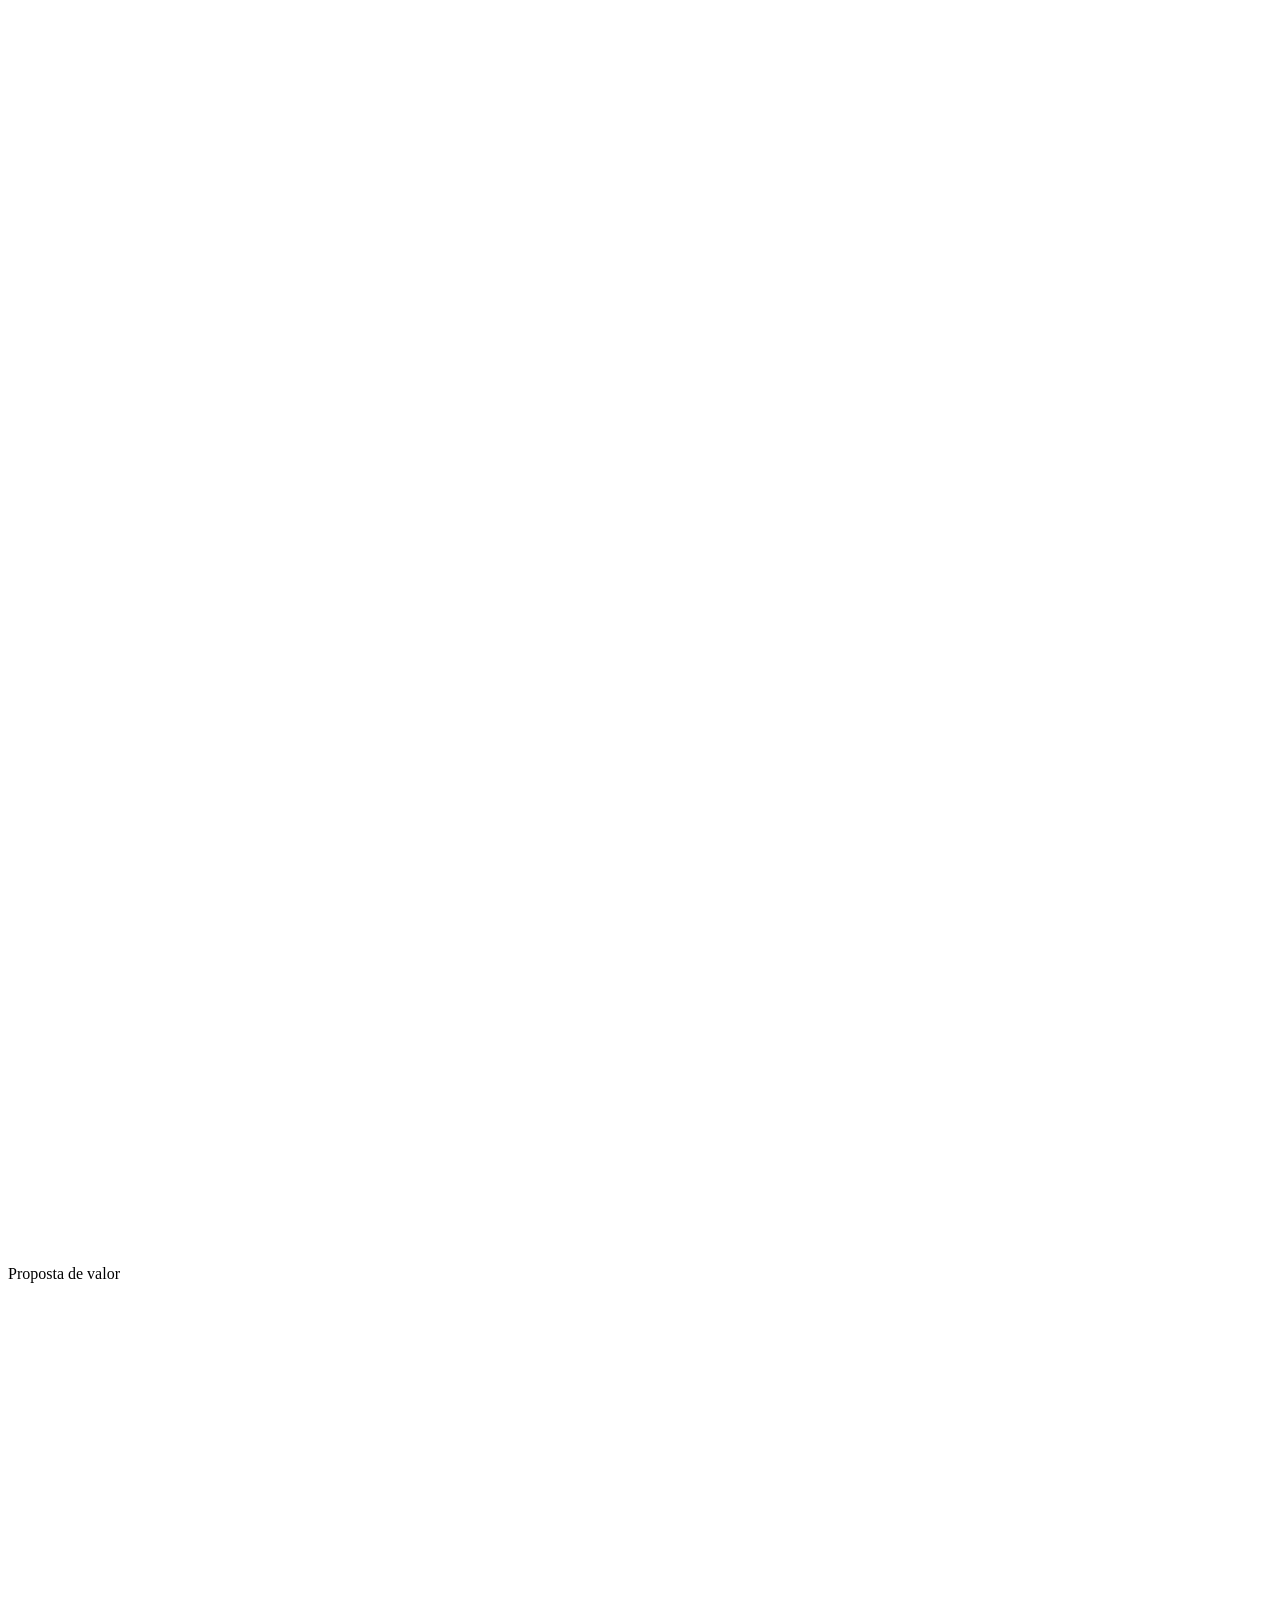
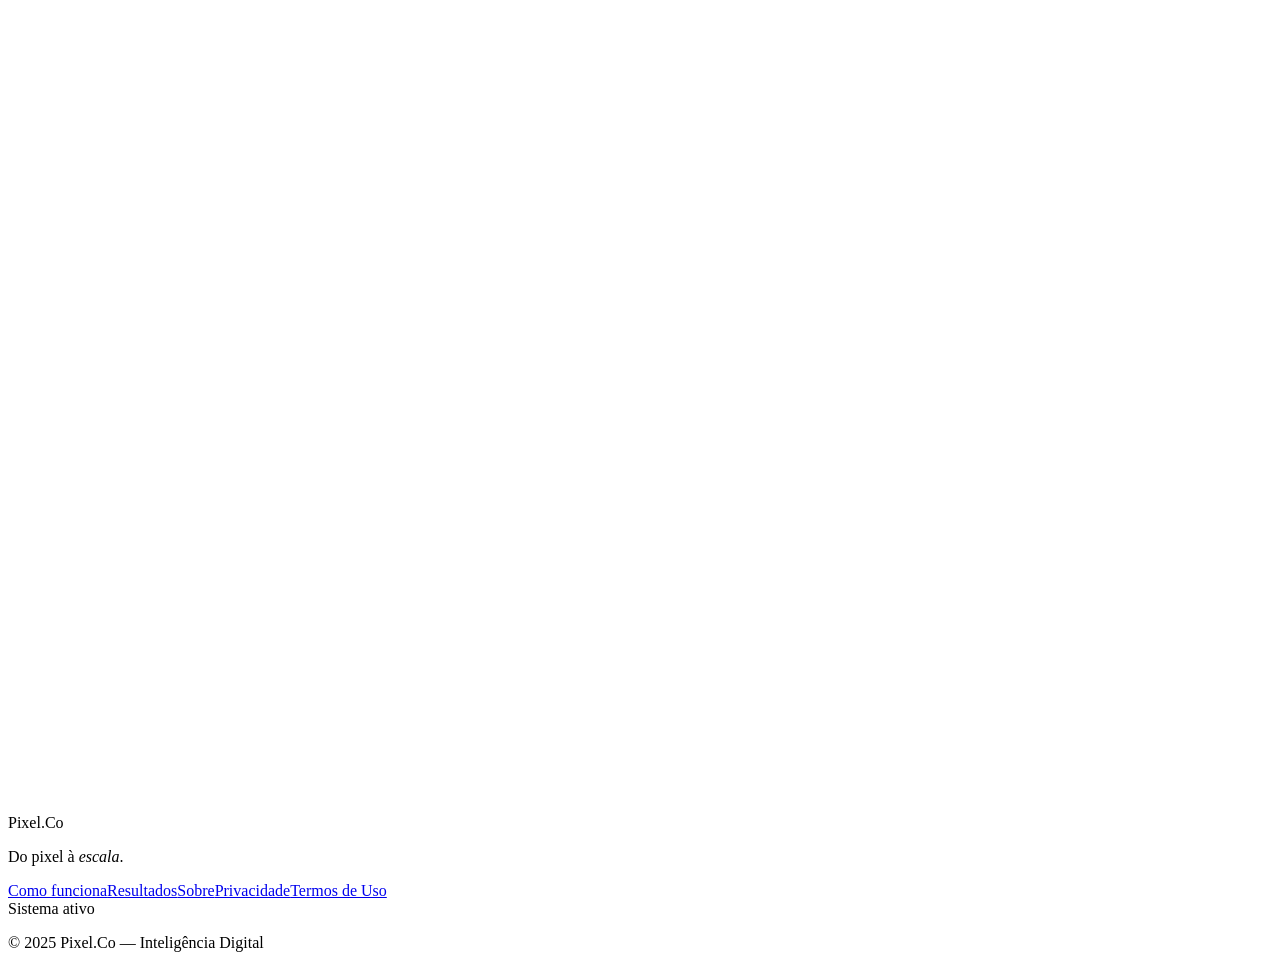
==== commit ca577f43: "Updates" ====
--- a/index.html
+++ b/index.html
@@ -1 +1 @@
-<!DOCTYPE html><html lang="pt-BR"><head><meta charSet="utf-8"/><meta name="viewport" content="width=device-width, initial-scale=1"/><link rel="stylesheet" href="/pixel-co-site/_next/static/css/0cac251073c9b296.css" data-precedence="next"/><link rel="preload" as="script" fetchPriority="low" href="/pixel-co-site/_next/static/chunks/webpack-5d50792b26e7af0a.js"/><script src="/pixel-co-site/_next/static/chunks/fd9d1056-4a917af64af6b262.js" async=""></script><script src="/pixel-co-site/_next/static/chunks/23-c00f1d82585d1d51.js" async=""></script><script src="/pixel-co-site/_next/static/chunks/main-app-46f53e8ffbcdd55d.js" async=""></script><script src="/pixel-co-site/_next/static/chunks/724-f06168dcf30ab45a.js" async=""></script><script src="/pixel-co-site/_next/static/chunks/app/page-4218709030a9f2ce.js" async=""></script><title>Pixel.Co — Inteligência Digital</title><meta name="description" content="Você já sabe que pode faturar mais. Nós sabemos por onde começar. Diagnóstico estratégico do ecossistema digital do seu negócio."/><meta property="og:title" content="Pixel.Co — Do pixel à escala."/><meta property="og:description" content="Antes de qualquer proposta, diagnosticamos o ecossistema digital do seu negócio — e entregamos o próximo passo com precisão."/><meta property="og:type" content="website"/><meta name="twitter:card" content="summary"/><meta name="twitter:title" content="Pixel.Co — Do pixel à escala."/><meta name="twitter:description" content="Antes de qualquer proposta, diagnosticamos o ecossistema digital do seu negócio — e entregamos o próximo passo com precisão."/><script src="/pixel-co-site/_next/static/chunks/polyfills-78c92fac7aa8fdd8.js" noModule=""></script></head><body class="bg-[#F8F8F8] text-[#0A0909] antialiased"><main><header class="fixed top-0 left-0 right-0 z-50 flex justify-center pt-4 px-4 md:px-[58px]" style="opacity:0;will-change:opacity,transform;transform:translateY(-12px)"><div class="liquid-glass rounded-pill w-full max-w-[900px] transition-all duration-400 "><div class="flex items-center justify-between px-5 py-3"><a href="#" class="flex items-center" style="min-width:80px" aria-label="Pixel.Co"><span class="font-extrabold text-[18px] tracking-[-0.03em] text-[#0A0909]">Pixel<span class="text-[#00D4FF]">.</span>Co</span></a><nav class="hidden md:flex items-center gap-7"><a href="#como-funciona" class="text-[11px] font-semibold text-[#6B6B6B] hover:text-[#0A0909] transition-colors duration-200 tracking-widest uppercase">Como funciona</a><a href="#cases" class="text-[11px] font-semibold text-[#6B6B6B] hover:text-[#0A0909] transition-colors duration-200 tracking-widest uppercase">Cases</a><a href="#diagnostico" class="text-[11px] font-semibold text-[#6B6B6B] hover:text-[#0A0909] transition-colors duration-200 tracking-widest uppercase">Diagnóstico</a></nav><a href="#diagnostico" class="flex items-center gap-1.5 px-4 py-2 rounded-pill bg-[#0A0909] text-[#F8F8F8] text-[10px] font-bold uppercase tracking-widest hover:bg-[#333333] transition-colors duration-200" tabindex="0">Começar diagnóstico<svg xmlns="http://www.w3.org/2000/svg" width="11" height="11" viewBox="0 0 24 24" fill="none" stroke="currentColor" stroke-width="2.5" stroke-linecap="round" stroke-linejoin="round" class="lucide lucide-arrow-right"><path d="M5 12h14"></path><path d="m12 5 7 7-7 7"></path></svg></a></div></div></header><section class="relative min-h-[100dvh] flex flex-col justify-end overflow-hidden"><div class="absolute inset-0 z-0"><video autoPlay="" muted="" loop="" playsInline="" class="w-full h-full object-cover" src="https://d8j0ntlcm91z4.cloudfront.net/user_38xzZboKViGWJOttwIXH07lWA1P/hf_20260405_074625_a81f018a-956b-43fb-9aee-4d1508e30e6a.mp4"></video><div class="absolute inset-0" style="background:rgba(248,248,248,0.75)"></div><div class="absolute inset-0 pixel-grid" style="opacity:0.4"></div></div><div class="relative z-10 w-full max-w-[1400px] mx-auto px-[34px] lg:px-[58px] pb-20 pt-36"><div class="max-w-[700px]"><div class="section-label mb-8" style="opacity:0;will-change:opacity,transform;transform:translateY(22px)">Inteligência Digital</div><h1 class="font-extrabold text-[#0A0909] mb-8" style="font-size:clamp(36px, 4.8vw, 68px);line-height:0.92;letter-spacing:-0.03em;opacity:0;will-change:opacity,transform;transform:translateY(22px)">Você já sabe que<br/>pode<!-- --> <em class="em-serif" style="font-size:1.05em">faturar mais</em>.</h1><p class="text-[#6B6B6B] mb-10 max-w-[55ch]" style="font-size:18px;line-height:1.55;font-weight:400;opacity:0;will-change:opacity,transform;transform:translateY(22px)">Antes de qualquer proposta, diagnosticamos o ecossistema digital do seu negócio — e entregamos o próximo passo com precisão.</p><form class="flex flex-col sm:flex-row gap-3 mb-5" style="opacity:0;will-change:opacity,transform;transform:translateY(22px)"><input type="email" placeholder="seu@email.com" class="flex-1 px-4 py-3 rounded-lg bg-white/70 border border-[#DBDBDB] text-[#0A0909] placeholder-[#BFBFBF] text-sm font-sans focus:outline-none focus:border-[#00D4FF] transition-colors duration-200 backdrop-blur-sm" value=""/><button type="submit" class="flex items-center justify-center gap-2 px-6 py-3 bg-[#0A0909] text-[#F8F8F8] rounded-lg font-bold text-sm tracking-tight hover:bg-[#333333] transition-colors duration-200 whitespace-nowrap" tabindex="0">Começar diagnóstico<svg xmlns="http://www.w3.org/2000/svg" width="15" height="15" viewBox="0 0 24 24" fill="none" stroke="currentColor" stroke-width="2" stroke-linecap="round" stroke-linejoin="round" class="lucide lucide-arrow-right"><path d="M5 12h14"></path><path d="m12 5 7 7-7 7"></path></svg></button></form><p class="text-[11px] text-[#999999] tracking-wide" style="opacity:0;will-change:opacity,transform;transform:translateY(22px)">Iniciamos poucas parcerias por trimestre para garantir foco total.</p></div><div class="absolute bottom-8 left-[58px] hidden lg:flex items-center gap-2 text-[11px] text-[#999999] tracking-widest uppercase" style="opacity:0;will-change:opacity"><div style="will-change:transform"><svg xmlns="http://www.w3.org/2000/svg" width="14" height="14" viewBox="0 0 24 24" fill="none" stroke="currentColor" stroke-width="1.5" stroke-linecap="round" stroke-linejoin="round" class="lucide lucide-chevron-down"><path d="m6 9 6 6 6-6"></path></svg></div>Ver como funciona</div></div></section><section id="sobre" class="w-full bg-[#F8F8F8] border-t border-[#DBDBDB]"><div class="max-w-[1400px] mx-auto px-[34px] lg:px-[58px] py-28 lg:py-36"><div class="grid grid-cols-1 lg:grid-cols-[1fr_1.6fr] gap-12 lg:gap-24 items-start"><div><div class="section-label mb-8" style="opacity:0;will-change:opacity,transform;transform:translateY(20px)">Sobre nós</div><div class="space-y-8 mt-4"><div class="flex items-baseline gap-4 border-t border-[#DBDBDB] pt-6" style="opacity:0;will-change:opacity,transform;transform:translateY(20px)"><span class="font-extrabold text-[#0A0909] font-mono" style="font-size:clamp(28px, 3vw, 40px);letter-spacing:-0.03em;line-height:1">+47%</span><span class="text-[13px] text-[#6B6B6B] leading-snug max-w-[18ch]">conversão média em 90 dias</span></div><div class="flex items-baseline gap-4 border-t border-[#DBDBDB] pt-6" style="opacity:0;will-change:opacity,transform;transform:translateY(20px)"><span class="font-extrabold text-[#0A0909] font-mono" style="font-size:clamp(28px, 3vw, 40px);letter-spacing:-0.03em;line-height:1">100%</span><span class="text-[13px] text-[#6B6B6B] leading-snug max-w-[18ch]">dos projetos começam com diagnóstico</span></div><div class="flex items-baseline gap-4 border-t border-[#DBDBDB] pt-6" style="opacity:0;will-change:opacity,transform;transform:translateY(20px)"><span class="font-extrabold text-[#0A0909] font-mono" style="font-size:clamp(28px, 3vw, 40px);letter-spacing:-0.03em;line-height:1">3</span><span class="text-[13px] text-[#6B6B6B] leading-snug max-w-[18ch]">novas parcerias por trimestre</span></div></div></div><div><h2 class="font-extrabold text-[#0A0909] mb-8" style="font-size:clamp(28px, 3.2vw, 48px);line-height:1;letter-spacing:-0.03em;opacity:0;will-change:opacity,transform;transform:translateY(20px)">Diagnóstico antes de<!-- --> <em class="em-serif" style="font-size:1.04em">prescrição</em>.<br/><span class="text-[#6B6B6B]">Para negócios que já faturam bem.</span></h2><p class="text-[#6B6B6B] mb-6 max-w-[60ch]" style="font-size:17px;line-height:1.65;opacity:0;will-change:opacity,transform;transform:translateY(20px)">Não somos uma agência. Não vendemos tráfego, tecnologia ou conteúdo. Vendemos clareza sobre o que está represando o crescimento do seu negócio — e entregamos o ecossistema exato para destravar.</p><p class="text-[#6B6B6B] max-w-[60ch]" style="font-size:17px;line-height:1.65;opacity:0;will-change:opacity,transform;transform:translateY(20px)">Cada decisão começa com dados. Cada entrega tem métrica. Cada parceria tem foco total — por isso limitamos a três novos clientes por trimestre.</p><div class="mt-12 flex items-center gap-4" style="opacity:0;will-change:opacity,transform;transform:translateY(20px)"><div class="w-8 h-px bg-[#00D4FF]"></div><span class="text-[11px] font-semibold uppercase tracking-widest text-[#6B6B6B]">Pixel.Co — Do pixel à escala.</span></div></div></div></div></section><section id="abordagem" class="w-full bg-[#EDEDED] border-t border-[#DBDBDB]"><div class="max-w-[1400px] mx-auto px-[34px] lg:px-[58px] py-28 lg:py-36"><div class="section-label mb-16" style="opacity:0;transform:translateY(16px)">Nossa abordagem</div><div class="grid grid-cols-1 lg:grid-cols-[1.4fr_1fr] gap-8 lg:gap-12 items-stretch"><div class="relative rounded-card overflow-hidden aspect-[16/9] lg:aspect-auto lg:min-h-[440px]" style="opacity:0;transform:translateX(-24px)"><video autoPlay="" muted="" loop="" playsInline="" class="w-full h-full object-cover" src="https://d8j0ntlcm91z4.cloudfront.net/user_38xzZboKViGWJOttwIXH07lWA1P/hf_20260402_054547_9875cfc5-155a-4229-8ec8-b7ba7125cbf8.mp4"></video><div class="absolute inset-0 bg-gradient-to-t from-[#0A0909]/30 via-transparent to-transparent"></div></div><div class="liquid-glass rounded-card p-8 lg:p-10 flex flex-col justify-between" style="background:rgba(248,248,248,0.6);opacity:0;transform:translateX(24px)"><div><div class="w-8 h-px bg-[#00D4FF] mb-6"></div><h2 class="font-extrabold text-[#0A0909] mb-6" style="font-size:clamp(22px, 2.4vw, 32px);line-height:1.05;letter-spacing:-0.03em">Nossa Abordagem</h2><p class="text-[#6B6B6B] mb-6" style="font-size:16px;line-height:1.65">Antes de qualquer entrega, mapeamos o ecossistema digital completo do seu negócio. Tráfego, produto, tecnologia e conteúdo — analisados juntos, porque é assim que eles funcionam na prática.</p><p class="text-[#6B6B6B]" style="font-size:16px;line-height:1.65">O resultado é um diagnóstico preciso que elimina suposições e aponta onde está o maior alavancador de crescimento disponível agora.</p></div><div class="mt-10 flex items-center gap-3 border-t border-[#DBDBDB] pt-6"><span class="w-2 h-2 rounded-full bg-[#00D4FF] flex-shrink-0" style="animation:pulse-dot 2.4s ease-in-out infinite"></span><span class="text-[11px] font-semibold uppercase tracking-widest text-[#6B6B6B]">Ecossistema integrado</span></div></div></div></div></section><section id="como-funciona" class="w-full bg-[#F8F8F8] border-t border-[#DBDBDB]"><div class="max-w-[1400px] mx-auto px-[34px] lg:px-[58px] py-28 lg:py-36"><div class="mb-16"><div class="section-label mb-8" style="opacity:0;will-change:opacity,transform;transform:translateY(18px)">Método</div><h2 class="font-extrabold text-[#0A0909]" style="font-size:clamp(30px, 4vw, 56px);line-height:0.94;letter-spacing:-0.03em;max-width:14ch;opacity:0;will-change:opacity,transform;transform:translateY(18px)">Diagnóstico<!-- --> <em class="em-serif text-[#00D4FF]" style="font-size:1.02em">x</em> <!-- -->Resultado</h2></div><div class="grid grid-cols-1 lg:grid-cols-[1fr_1fr] gap-10 lg:gap-16 items-center"><div class="relative rounded-card overflow-hidden aspect-[4/5] lg:aspect-[3/4]" style="opacity:0;transform:scale(0.97)"><video autoPlay="" muted="" loop="" playsInline="" class="w-full h-full object-cover" src="https://d8j0ntlcm91z4.cloudfront.net/user_38xzZboKViGWJOttwIXH07lWA1P/hf_20260307_083826_e938b29f-a43a-41ec-a153-3d4730578ab8.mp4"></video><div class="absolute inset-0 bg-gradient-to-b from-transparent to-[#F8F8F8]/20"></div></div><div class="flex flex-col gap-0"><div class="relative pl-12 border-b border-[#DBDBDB] py-8 last:border-0" style="opacity:0;will-change:opacity,transform;transform:translateY(18px)"><span class="absolute left-0 top-8 font-mono font-bold text-[11px] tracking-widest text-[#BFBFBF]">01</span><div class="absolute left-[7px] top-[52px] bottom-0 w-px bg-gradient-to-b from-[#DBDBDB] to-transparent"></div><h3 class="font-bold text-[#0A0909] mb-3" style="font-size:18px;letter-spacing:-0.02em">Diagnóstico</h3><p class="text-[#6B6B6B] max-w-[50ch]" style="font-size:15px;line-height:1.65">Analisamos o ecossistema digital completo — tráfego, produto, tecnologia e conteúdo. Identificamos onde está o maior bloqueio de crescimento.</p></div><div class="relative pl-12 border-b border-[#DBDBDB] py-8 last:border-0" style="opacity:0;will-change:opacity,transform;transform:translateY(18px)"><span class="absolute left-0 top-8 font-mono font-bold text-[11px] tracking-widest text-[#BFBFBF]">02</span><div class="absolute left-[7px] top-[52px] bottom-0 w-px bg-gradient-to-b from-[#DBDBDB] to-transparent"></div><h3 class="font-bold text-[#0A0909] mb-3" style="font-size:18px;letter-spacing:-0.02em">Estratégia</h3><p class="text-[#6B6B6B] max-w-[50ch]" style="font-size:15px;line-height:1.65">Com base no diagnóstico, definimos o próximo passo certo. Não o passo completo, o passo certo. Aquele que debloqueia o máximo com o mínimo de fricção.</p></div><div class="relative pl-12 border-b border-[#DBDBDB] py-8 last:border-0" style="opacity:0;will-change:opacity,transform;transform:translateY(18px)"><span class="absolute left-0 top-8 font-mono font-bold text-[11px] tracking-widest text-[#BFBFBF]">03</span><h3 class="font-bold text-[#0A0909] mb-3" style="font-size:18px;letter-spacing:-0.02em">Execução</h3><p class="text-[#6B6B6B] max-w-[50ch]" style="font-size:15px;line-height:1.65">Entregamos tráfego, produto e tecnologia como um ecossistema integrado — não como serviços isolados. O resultado é mensurável desde o primeiro mês.</p></div></div></div></div></section><section id="servicos" class="w-full bg-[#F8F8F8] border-t border-[#DBDBDB]"><div class="max-w-[1400px] mx-auto px-[34px] lg:px-[58px] py-28 lg:py-36"><div class="mb-16 grid grid-cols-1 lg:grid-cols-[1fr_1fr] gap-8 items-end"><div><div class="section-label mb-8" style="opacity:0;will-change:opacity,transform;transform:translateY(20px)">O que fazemos</div><h2 class="font-extrabold text-[#0A0909]" style="font-size:clamp(28px, 3.6vw, 52px);line-height:0.96;letter-spacing:-0.03em;opacity:0;will-change:opacity,transform;transform:translateY(20px)">Dois<!-- --> <em class="em-serif" style="font-size:1.03em">vetores</em>,<br/>um ecossistema.</h2></div><p class="text-[#6B6B6B] lg:text-right" style="font-size:16px;line-height:1.65;max-width:48ch;margin-left:auto;opacity:0;will-change:opacity,transform;transform:translateY(20px)">Tráfego e produto não são departamentos separados. São as duas metades de um ecossistema digital que cresce junto — ou não cresce.</p></div><div class="grid grid-cols-1 lg:grid-cols-[1.15fr_1fr] gap-6"><article class="group relative rounded-card overflow-hidden bg-[#EDEDED] border border-[#DBDBDB] hover:border-[#BFBFBF] transition-colors duration-300" style="opacity:0;transform:translateY(24px)"><div class="relative overflow-hidden aspect-[16/9]"><video autoPlay="" muted="" loop="" playsInline="" class="w-full h-full object-cover transition-transform duration-700 group-hover:scale-[1.03]" src="https://d8j0ntlcm91z4.cloudfront.net/user_38xzZboKViGWJOttwIXH07lWA1P/hf_20260314_131748_f2ca2a28-fed7-44c8-b9a9-bd9acdd5ec31.mp4"></video><div class="absolute top-4 left-4"><span class="liquid-glass rounded-pill px-3 py-1.5 text-[10px] font-bold uppercase tracking-widest text-[#0A0909]">Tráfego</span></div><div class="absolute top-4 right-4 opacity-0 group-hover:opacity-100 transition-opacity duration-300"><div class="w-8 h-8 rounded-full bg-[#0A0909] flex items-center justify-center"><svg xmlns="http://www.w3.org/2000/svg" width="14" height="14" viewBox="0 0 24 24" fill="none" stroke="currentColor" stroke-width="2" stroke-linecap="round" stroke-linejoin="round" class="lucide lucide-arrow-up-right text-[#F8F8F8]"><path d="M7 7h10v10"></path><path d="M7 17 17 7"></path></svg></div></div></div><div class="p-6 lg:p-8"><div class="w-6 h-px bg-[#00D4FF] mb-4"></div><h3 class="font-bold text-[#0A0909] mb-3" style="font-size:clamp(18px, 1.8vw, 24px);letter-spacing:-0.02em;line-height:1.1">Diagnóstico &amp; Performance</h3><p class="text-[#6B6B6B]" style="font-size:14px;line-height:1.65;max-width:52ch">Mapeamos cada canal de aquisição, identificamos ineficiências e reconstruímos a estrutura de tráfego com base em dados reais do seu negócio — não em benchmarks genéricos.</p></div></article><article class="group relative rounded-card overflow-hidden bg-[#EDEDED] border border-[#DBDBDB] hover:border-[#BFBFBF] transition-colors duration-300" style="opacity:0;transform:translateY(24px)"><div class="relative overflow-hidden aspect-[16/9]"><video autoPlay="" muted="" loop="" playsInline="" class="w-full h-full object-cover transition-transform duration-700 group-hover:scale-[1.03]" src="https://d8j0ntlcm91z4.cloudfront.net/user_38xzZboKViGWJOttwIXH07lWA1P/hf_20260324_151826_c7218672-6e92-402c-9e45-f1e0f454bdc4.mp4"></video><div class="absolute top-4 left-4"><span class="liquid-glass rounded-pill px-3 py-1.5 text-[10px] font-bold uppercase tracking-widest text-[#0A0909]">Produto</span></div><div class="absolute top-4 right-4 opacity-0 group-hover:opacity-100 transition-opacity duration-300"><div class="w-8 h-8 rounded-full bg-[#0A0909] flex items-center justify-center"><svg xmlns="http://www.w3.org/2000/svg" width="14" height="14" viewBox="0 0 24 24" fill="none" stroke="currentColor" stroke-width="2" stroke-linecap="round" stroke-linejoin="round" class="lucide lucide-arrow-up-right text-[#F8F8F8]"><path d="M7 7h10v10"></path><path d="M7 17 17 7"></path></svg></div></div></div><div class="p-6 lg:p-8"><div class="w-6 h-px bg-[#00D4FF] mb-4"></div><h3 class="font-bold text-[#0A0909] mb-3" style="font-size:clamp(18px, 1.8vw, 24px);letter-spacing:-0.02em;line-height:1.1">Tecnologia &amp; Escala</h3><p class="text-[#6B6B6B]" style="font-size:14px;line-height:1.65;max-width:52ch">Construímos ou otimizamos a infraestrutura de produto digital para suportar o crescimento sem quebrar. Da stack técnica à experiência do usuário final.</p></div></article></div><div class="mt-12 flex flex-col sm:flex-row items-start sm:items-center justify-between gap-6 border-t border-[#DBDBDB] pt-10" style="opacity:0;transform:translateY(16px)"><div><p class="font-bold text-[#0A0909] mb-1" style="font-size:18px;letter-spacing:-0.02em">Pronto para destravar o crescimento?</p><p class="text-[#6B6B6B] text-[14px]">Iniciamos poucas parcerias por trimestre para garantir foco total.</p></div><a href="#diagnostico" class="flex items-center gap-2 px-6 py-3.5 bg-[#00D4FF] text-[#0A0909] rounded-lg font-bold text-sm tracking-tight hover:bg-[#00AECF] transition-colors duration-200 whitespace-nowrap flex-shrink-0" tabindex="0">Falar com um especialista<svg xmlns="http://www.w3.org/2000/svg" width="15" height="15" viewBox="0 0 24 24" fill="none" stroke="currentColor" stroke-width="2" stroke-linecap="round" stroke-linejoin="round" class="lucide lucide-arrow-up-right"><path d="M7 7h10v10"></path><path d="M7 17 17 7"></path></svg></a></div></div></section><footer class="bg-[#0A0909] border-t border-[#262523]"><div class="max-w-[1400px] mx-auto px-[34px] lg:px-[58px] py-12"><div class="flex flex-col sm:flex-row items-start sm:items-center justify-between gap-8"><div><div class="font-extrabold text-[18px] tracking-[-0.03em] text-[#F8F8F8] mb-1">Pixel<span class="text-[#00D4FF]">.</span>Co</div><p class="text-[#6B6B6B] text-[11px]">Do pixel à escala.</p></div><nav class="flex flex-wrap items-center gap-6"><a href="#cases" class="text-[11px] text-[#6B6B6B] hover:text-[#F8F8F8] transition-colors duration-200 font-medium tracking-wide">Cases</a><a href="#diagnostico" class="text-[11px] text-[#6B6B6B] hover:text-[#F8F8F8] transition-colors duration-200 font-medium tracking-wide">Diagnóstico</a><a href="#contato" class="text-[11px] text-[#6B6B6B] hover:text-[#F8F8F8] transition-colors duration-200 font-medium tracking-wide">Contato</a><a href="#privacidade" class="text-[11px] text-[#6B6B6B] hover:text-[#F8F8F8] transition-colors duration-200 font-medium tracking-wide">Privacidade</a></nav><div class="flex flex-col items-end gap-2"><div class="flex items-center gap-2"><span class="w-1.5 h-1.5 rounded-full bg-[#00D4FF] flex-shrink-0" style="animation:pulse-dot 2.4s ease-in-out infinite"></span><span class="text-[11px] font-semibold text-[#6B6B6B]">Sistema ativo</span></div><p class="text-[#3D3C38] text-[10px] font-mono">© 2025 Pixel.Co — Inteligência Digital</p></div></div></div></footer></main><script src="/pixel-co-site/_next/static/chunks/webpack-5d50792b26e7af0a.js" async=""></script><script>(self.__next_f=self.__next_f||[]).push([0]);self.__next_f.push([2,null])</script><script>self.__next_f.push([1,"1:HL[\"/pixel-co-site/_next/static/css/0cac251073c9b296.css\",\"style\"]\n"])</script><script>self.__next_f.push([1,"2:I[5751,[],\"\"]\n4:I[8599,[\"724\",\"static/chunks/724-f06168dcf30ab45a.js\",\"931\",\"static/chunks/app/page-4218709030a9f2ce.js\"],\"default\"]\n5:I[6748,[\"724\",\"static/chunks/724-f06168dcf30ab45a.js\",\"931\",\"static/chunks/app/page-4218709030a9f2ce.js\"],\"default\"]\n6:I[2349,[\"724\",\"static/chunks/724-f06168dcf30ab45a.js\",\"931\",\"static/chunks/app/page-4218709030a9f2ce.js\"],\"default\"]\n7:I[6772,[\"724\",\"static/chunks/724-f06168dcf30ab45a.js\",\"931\",\"static/chunks/app/page-4218709030a9f2ce.js\"],\"default\"]\n8:I[6282,[\"724\",\"static/chunks/724-f06168dcf30ab45a.js\",\"931\",\"static/chunks/app/page-4218709030a9f2ce.js\"],\"default\"]\n9:I[3312,[\"724\",\"static/chunks/724-f06168dcf30ab45a.js\",\"931\",\"static/chunks/app/page-4218709030a9f2ce.js\"],\"default\"]\na:I[2674,[\"724\",\"static/chunks/724-f06168dcf30ab45a.js\",\"931\",\"static/chunks/app/page-4218709030a9f2ce.js\"],\"default\"]\nb:I[9275,[],\"\"]\nc:I[1343,[],\"\"]\ne:I[6130,[],\"\"]\nf:[]\n"])</script><script>self.__next_f.push([1,"0:[[[\"$\",\"link\",\"0\",{\"rel\":\"stylesheet\",\"href\":\"/pixel-co-site/_next/static/css/0cac251073c9b296.css\",\"precedence\":\"next\",\"crossOrigin\":\"$undefined\"}]],[\"$\",\"$L2\",null,{\"buildId\":\"USwkZflSzGAxy-Im0ULUl\",\"assetPrefix\":\"/pixel-co-site\",\"initialCanonicalUrl\":\"/\",\"initialTree\":[\"\",{\"children\":[\"__PAGE__\",{}]},\"$undefined\",\"$undefined\",true],\"initialSeedData\":[\"\",{\"children\":[\"__PAGE__\",{},[[\"$L3\",[\"$\",\"main\",null,{\"children\":[[\"$\",\"$L4\",null,{}],[\"$\",\"$L5\",null,{}],[\"$\",\"$L6\",null,{}],[\"$\",\"$L7\",null,{}],[\"$\",\"$L8\",null,{}],[\"$\",\"$L9\",null,{}],[\"$\",\"$La\",null,{}]]}]],null],null]},[[\"$\",\"html\",null,{\"lang\":\"pt-BR\",\"children\":[\"$\",\"body\",null,{\"className\":\"bg-[#F8F8F8] text-[#0A0909] antialiased\",\"children\":[\"$\",\"$Lb\",null,{\"parallelRouterKey\":\"children\",\"segmentPath\":[\"children\"],\"error\":\"$undefined\",\"errorStyles\":\"$undefined\",\"errorScripts\":\"$undefined\",\"template\":[\"$\",\"$Lc\",null,{}],\"templateStyles\":\"$undefined\",\"templateScripts\":\"$undefined\",\"notFound\":[[\"$\",\"title\",null,{\"children\":\"404: This page could not be found.\"}],[\"$\",\"div\",null,{\"style\":{\"fontFamily\":\"system-ui,\\\"Segoe UI\\\",Roboto,Helvetica,Arial,sans-serif,\\\"Apple Color Emoji\\\",\\\"Segoe UI Emoji\\\"\",\"height\":\"100vh\",\"textAlign\":\"center\",\"display\":\"flex\",\"flexDirection\":\"column\",\"alignItems\":\"center\",\"justifyContent\":\"center\"},\"children\":[\"$\",\"div\",null,{\"children\":[[\"$\",\"style\",null,{\"dangerouslySetInnerHTML\":{\"__html\":\"body{color:#000;background:#fff;margin:0}.next-error-h1{border-right:1px solid rgba(0,0,0,.3)}@media (prefers-color-scheme:dark){body{color:#fff;background:#000}.next-error-h1{border-right:1px solid rgba(255,255,255,.3)}}\"}}],[\"$\",\"h1\",null,{\"className\":\"next-error-h1\",\"style\":{\"display\":\"inline-block\",\"margin\":\"0 20px 0 0\",\"padding\":\"0 23px 0 0\",\"fontSize\":24,\"fontWeight\":500,\"verticalAlign\":\"top\",\"lineHeight\":\"49px\"},\"children\":\"404\"}],[\"$\",\"div\",null,{\"style\":{\"display\":\"inline-block\"},\"children\":[\"$\",\"h2\",null,{\"style\":{\"fontSize\":14,\"fontWeight\":400,\"lineHeight\":\"49px\",\"margin\":0},\"children\":\"This page could not be found.\"}]}]]}]}]],\"notFoundStyles\":[],\"styles\":null}]}]}],null],null],\"couldBeIntercepted\":false,\"initialHead\":[null,\"$Ld\"],\"globalErrorComponent\":\"$e\",\"missingSlots\":\"$Wf\"}]]\n"])</script><script>self.__next_f.push([1,"d:[[\"$\",\"meta\",\"0\",{\"name\":\"viewport\",\"content\":\"width=device-width, initial-scale=1\"}],[\"$\",\"meta\",\"1\",{\"charSet\":\"utf-8\"}],[\"$\",\"title\",\"2\",{\"children\":\"Pixel.Co — Inteligência Digital\"}],[\"$\",\"meta\",\"3\",{\"name\":\"description\",\"content\":\"Você já sabe que pode faturar mais. Nós sabemos por onde começar. Diagnóstico estratégico do ecossistema digital do seu negócio.\"}],[\"$\",\"meta\",\"4\",{\"property\":\"og:title\",\"content\":\"Pixel.Co — Do pixel à escala.\"}],[\"$\",\"meta\",\"5\",{\"property\":\"og:description\",\"content\":\"Antes de qualquer proposta, diagnosticamos o ecossistema digital do seu negócio — e entregamos o próximo passo com precisão.\"}],[\"$\",\"meta\",\"6\",{\"property\":\"og:type\",\"content\":\"website\"}],[\"$\",\"meta\",\"7\",{\"name\":\"twitter:card\",\"content\":\"summary\"}],[\"$\",\"meta\",\"8\",{\"name\":\"twitter:title\",\"content\":\"Pixel.Co — Do pixel à escala.\"}],[\"$\",\"meta\",\"9\",{\"name\":\"twitter:description\",\"content\":\"Antes de qualquer proposta, diagnosticamos o ecossistema digital do seu negócio — e entregamos o próximo passo com precisão.\"}]]\n3:null\n"])</script></body></html>+<!DOCTYPE html><html lang="pt-BR"><head><meta charSet="utf-8"/><meta name="viewport" content="width=device-width, initial-scale=1"/><link rel="stylesheet" href="/pixel-co-site/_next/static/css/babf50cd2ff4fff8.css" data-precedence="next"/><link rel="preload" as="script" fetchPriority="low" href="/pixel-co-site/_next/static/chunks/webpack-5d50792b26e7af0a.js"/><script src="/pixel-co-site/_next/static/chunks/fd9d1056-4a917af64af6b262.js" async=""></script><script src="/pixel-co-site/_next/static/chunks/23-de05f88e8e5c2657.js" async=""></script><script src="/pixel-co-site/_next/static/chunks/main-app-46f53e8ffbcdd55d.js" async=""></script><script src="/pixel-co-site/_next/static/chunks/29-2e61fcf6312951e9.js" async=""></script><script src="/pixel-co-site/_next/static/chunks/app/page-38f8ea19e51a4422.js" async=""></script><title>Pixel.Co — Inteligência Digital</title><meta name="description" content="A Pixel.Co diagnostica o ecossistema digital do seu negócio e entrega a combinação certa de tráfego, tecnologia e produto digital para destravar o crescimento. Diagnóstico gratuito."/><meta property="og:title" content="Pixel.Co — Do pixel à escala."/><meta property="og:description" content="Você fatura bem. O potencial está represado. A Pixel.Co enxerga o que está bloqueando o crescimento do seu negócio — e entrega o próximo passo com clareza."/><meta property="og:type" content="website"/><meta name="twitter:card" content="summary"/><meta name="twitter:title" content="Pixel.Co — Do pixel à escala."/><meta name="twitter:description" content="Você fatura bem. O potencial está represado. A Pixel.Co enxerga o que está bloqueando o crescimento do seu negócio — e entrega o próximo passo com clareza."/><script src="/pixel-co-site/_next/static/chunks/polyfills-78c92fac7aa8fdd8.js" noModule=""></script></head><body class="bg-[#F8F7F6] text-[#0A0909] antialiased"><main><header class="fixed top-0 left-0 right-0 z-50 flex justify-center pt-4 px-4 md:px-[58px]" style="opacity:0;will-change:opacity,transform;transform:translateY(-12px)"><div class="liquid-glass rounded-pill w-full max-w-[900px] transition-all duration-400 "><div class="flex items-center justify-between px-5 py-3"><a href="#" class="flex items-center" style="min-width:80px" aria-label="Pixel.Co"><span class="font-extrabold text-[18px] tracking-[-0.03em] text-[#0A0909]">Pixel<span class="text-[#C4962A]">.</span>Co</span></a><nav class="hidden md:flex items-center gap-7"><a href="#como-funciona" class="text-[11px] font-semibold text-[#6B6B6B] hover:text-[#0A0909] transition-colors duration-200 tracking-widest uppercase">Como funciona</a><a href="#cases" class="text-[11px] font-semibold text-[#6B6B6B] hover:text-[#0A0909] transition-colors duration-200 tracking-widest uppercase">Cases</a><a href="#diagnostico" class="text-[11px] font-semibold text-[#6B6B6B] hover:text-[#0A0909] transition-colors duration-200 tracking-widest uppercase">Diagnóstico</a></nav><a href="#diagnostico" class="flex items-center gap-1.5 px-4 py-2 rounded-pill bg-[#0A0909] text-[#F8F8F8] text-[10px] font-bold uppercase tracking-widest hover:bg-[#333333] transition-colors duration-200" tabindex="0">Começar diagnóstico<svg xmlns="http://www.w3.org/2000/svg" width="11" height="11" viewBox="0 0 24 24" fill="none" stroke="currentColor" stroke-width="2.5" stroke-linecap="round" stroke-linejoin="round" class="lucide lucide-arrow-right"><path d="M5 12h14"></path><path d="m12 5 7 7-7 7"></path></svg></a></div></div></header><section class="relative min-h-[100dvh] flex flex-col justify-end overflow-hidden"><div class="absolute inset-0 z-0"><video autoPlay="" muted="" loop="" playsInline="" class="w-full h-full object-cover" src="https://d8j0ntlcm91z4.cloudfront.net/user_38xzZboKViGWJOttwIXH07lWA1P/hf_20260405_074625_a81f018a-956b-43fb-9aee-4d1508e30e6a.mp4"></video><div class="absolute inset-0" style="background:rgba(248,247,246,0.82)"></div><div class="absolute inset-0 pixel-grid" style="opacity:0.35"></div></div><div class="relative z-10 w-full max-w-[1400px] mx-auto px-[34px] lg:px-[58px] pb-20 pt-36"><div class="max-w-[720px]"><div class="section-label mb-8" style="opacity:0;will-change:opacity,transform;transform:translateY(22px)">Inteligência Digital</div><h1 class="font-extrabold text-[#0A0909] mb-8" style="font-size:clamp(34px, 4.6vw, 64px);line-height:0.93;letter-spacing:-0.03em;opacity:0;will-change:opacity,transform;transform:translateY(22px)">Você investe. Você fatura.<br/>E ainda assim sente que está<!-- --> <em class="em-serif" style="font-size:1.02em">deixando dinheiro</em> <!-- -->na mesa.</h1><p class="text-[#6B6B6B] mb-10 max-w-[58ch]" style="font-size:18px;line-height:1.55;font-weight:400;opacity:0;will-change:opacity,transform;transform:translateY(22px)">A Pixel.Co diagnostica o ecossistema digital do seu negócio inteiro — e entrega o próximo passo com clareza. Não mais um serviço. A combinação certa para o momento que você está.</p><div class="grid grid-cols-3 gap-0 mb-12 divide-x divide-[#E6E5E3]" style="opacity:0;will-change:opacity,transform;transform:translateY(22px)"><div class="flex flex-col gap-1 px-0 pr-6 first:pl-0 pl-6" style="opacity:0;transform:translateY(10px)"><span class="font-extrabold text-[#0A0909] font-mono leading-none" style="font-size:clamp(24px, 3vw, 44px)">+R$ 1,2M</span><span class="text-[11px] text-[#8C8B89] font-medium leading-snug max-w-[18ch]">em receita incremental identificada em diagnósticos</span></div><div class="flex flex-col gap-1 px-0 pr-6 first:pl-0 pl-6" style="opacity:0;transform:translateY(10px)"><span class="font-extrabold text-[#0A0909] font-mono leading-none" style="font-size:clamp(24px, 3vw, 44px)">47%</span><span class="text-[11px] text-[#8C8B89] font-medium leading-snug max-w-[18ch]">de aumento médio em conversão nos primeiros 90 dias</span></div><div class="flex flex-col gap-1 px-0 pr-6 first:pl-0 pl-6" style="opacity:0;transform:translateY(10px)"><span class="font-extrabold text-[#0A0909] font-mono leading-none" style="font-size:clamp(24px, 3vw, 44px)">100%</span><span class="text-[11px] text-[#8C8B89] font-medium leading-snug max-w-[18ch]">dos clientes com dashboard em tempo real</span></div></div><div class="flex flex-col sm:flex-row items-start gap-4" style="opacity:0;will-change:opacity,transform;transform:translateY(22px)"><a href="#diagnostico" class="flex items-center gap-2 px-6 py-3.5 bg-[#0A0909] text-[#F8F7F6] rounded-lg font-bold text-sm tracking-tight hover:bg-[#333333] transition-colors duration-200" tabindex="0">Quero entender o que está represando meu crescimento<svg xmlns="http://www.w3.org/2000/svg" width="15" height="15" viewBox="0 0 24 24" fill="none" stroke="currentColor" stroke-width="2" stroke-linecap="round" stroke-linejoin="round" class="lucide lucide-arrow-right"><path d="M5 12h14"></path><path d="m12 5 7 7-7 7"></path></svg></a><a href="#como-funciona" class="flex items-center gap-1.5 text-[13px] font-semibold text-[#6B6B6B] hover:text-[#0A0909] transition-colors duration-200 py-3.5">Ver como funciona<svg xmlns="http://www.w3.org/2000/svg" width="14" height="14" viewBox="0 0 24 24" fill="none" stroke="currentColor" stroke-width="2" stroke-linecap="round" stroke-linejoin="round" class="lucide lucide-chevron-down"><path d="m6 9 6 6 6-6"></path></svg></a></div><p class="text-[11px] text-[#999999] tracking-wide mt-4" style="opacity:0;will-change:opacity,transform;transform:translateY(22px)">Diagnóstico gratuito. Resposta em até 24 horas. Sem compromisso.</p></div></div></section><section id="social-proof" class="py-16 lg:py-24 border-y border-[#E6E5E3] bg-[#F8F7F6]"><div class="max-w-[1440px] mx-auto px-[34px] lg:px-[58px]"><div class="grid grid-cols-1 sm:grid-cols-3 gap-0 divide-y sm:divide-y-0 sm:divide-x divide-[#E6E5E3]"><div class="px-0 py-8 sm:py-0 sm:px-12 first:pl-0 last:pr-0 flex flex-col gap-2" style="opacity:0;transform:translateY(12px)"><span class="font-extrabold text-[#0A0909] font-mono" style="font-size:clamp(36px, 3.5vw, 52px);line-height:1">+47%</span><span class="text-[#6B6B6B] text-[11px] font-medium leading-snug">conversão média em 90 dias</span></div><div class="px-0 py-8 sm:py-0 sm:px-12 first:pl-0 last:pr-0 flex flex-col gap-2" style="opacity:0;transform:translateY(12px)"><span class="font-extrabold text-[#0A0909] font-mono" style="font-size:clamp(36px, 3.5vw, 52px);line-height:1">100%</span><span class="text-[#6B6B6B] text-[11px] font-medium leading-snug">dos projetos começam com diagnóstico</span></div><div class="px-0 py-8 sm:py-0 sm:px-12 first:pl-0 last:pr-0 flex flex-col gap-2" style="opacity:0;transform:translateY(12px)"><span class="font-extrabold text-[#0A0909] font-mono" style="font-size:clamp(36px, 3.5vw, 52px);line-height:1">3</span><span class="text-[#6B6B6B] text-[11px] font-medium leading-snug">novas parcerias por trimestre</span></div></div></div></section><section id="abordagem" class="w-full bg-[#FFFFFF] border-t border-[#E6E5E3]"><div class="max-w-[1400px] mx-auto px-[34px] lg:px-[58px] py-28 lg:py-36"><div class="section-label mb-16" style="opacity:0;transform:translateY(16px)">Nossa abordagem</div><div class="grid grid-cols-1 lg:grid-cols-[1.4fr_1fr] gap-8 lg:gap-12 items-stretch"><div class="relative rounded-card overflow-hidden aspect-[16/9] lg:aspect-auto lg:min-h-[440px] bg-[#E6E5E3]" style="opacity:0;transform:translateX(-24px)"><video autoPlay="" muted="" loop="" playsInline="" class="w-full h-full object-cover" src="https://d8j0ntlcm91z4.cloudfront.net/user_38xzZboKViGWJOttwIXH07lWA1P/hf_20260402_054547_9875cfc5-155a-4229-8ec8-b7ba7125cbf8.mp4"></video><div class="absolute inset-0 bg-gradient-to-t from-[#0A0909]/30 via-transparent to-transparent"></div></div><div class="liquid-glass rounded-card p-8 lg:p-10 flex flex-col justify-between" style="background:rgba(255,255,255,0.7);opacity:0;transform:translateX(24px)"><div><div class="w-8 h-px bg-[#C4962A] mb-6"></div><h2 class="font-extrabold text-[#0A0909] mb-6" style="font-size:clamp(22px, 2.4vw, 32px);line-height:1.05;letter-spacing:-0.03em">Nossa Abordagem</h2><p class="text-[#6B6B6B] mb-6" style="font-size:16px;line-height:1.65">Antes de qualquer entrega, mapeamos o ecossistema digital completo do seu negócio. Tráfego, produto, tecnologia e conteúdo — analisados juntos, porque é assim que eles funcionam na prática.</p><p class="text-[#6B6B6B]" style="font-size:16px;line-height:1.65">O resultado é um diagnóstico preciso que elimina suposições e aponta onde está o maior alavancador de crescimento disponível agora.</p></div><div class="mt-10 flex items-center gap-3 border-t border-[#E6E5E3] pt-6"><span class="w-2 h-2 rounded-full bg-[#C4962A] flex-shrink-0" style="animation:pulse-dot 2.4s ease-in-out infinite"></span><span class="text-[11px] font-semibold uppercase tracking-widest text-[#6B6B6B]">Ecossistema integrado</span></div></div></div></div></section><section id="proposta-de-valor" class="py-20 lg:py-32 border-t border-[#E6E5E3]"><div class="max-w-[1440px] mx-auto px-[34px] lg:px-[58px]"><div class="section-label mb-12 lg:mb-16">Proposta de valor</div><div class="grid grid-cols-1 lg:grid-cols-[1fr_1fr_320px] gap-4"><div class="liquid-glass rounded-card p-7 lg:row-span-2 flex flex-col gap-6 min-h-[280px] lg:min-h-[320px]" style="opacity:0;will-change:opacity,transform;transform:translateY(20px)"><div class="w-10 h-10 rounded-lg flex items-center justify-center flex-shrink-0" style="background:rgba(196,150,42,0.10)"><svg xmlns="http://www.w3.org/2000/svg" width="20" height="20" viewBox="0 0 24 24" fill="none" stroke="currentColor" stroke-width="1.5" stroke-linecap="round" stroke-linejoin="round" class="lucide lucide-search text-[#C4962A]"><circle cx="11" cy="11" r="8"></circle><path d="m21 21-4.3-4.3"></path></svg></div><div class="flex-1"><h3 class="text-[#0A0909] font-bold mb-3" style="font-size:19px;line-height:1.2">Diagnóstico antes de prescrição</h3><p class="text-[#6B6B6B] leading-relaxed max-w-[65ch]" style="font-size:13px">Na Pixel.Co, nenhuma solução é entregue antes de entender o momento do negócio do cliente. O primeiro passo de toda relação é uma análise do ecossistema digital — não uma proposta comercial.</p></div><div class="pt-4 border-t border-[#E6E5E3]"><span class="text-[11px] font-semibold text-[#C4962A] uppercase tracking-widest">100% dos projetos começam com análise</span></div></div><div class="liquid-glass rounded-card p-7 flex flex-col gap-4 min-h-[140px]" style="opacity:0;will-change:opacity,transform;transform:translateY(20px)"><div class="flex items-start justify-between gap-4"><div class="w-10 h-10 rounded-lg flex items-center justify-center flex-shrink-0" style="background:rgba(196,150,42,0.10)"><svg xmlns="http://www.w3.org/2000/svg" width="20" height="20" viewBox="0 0 24 24" fill="none" stroke="currentColor" stroke-width="1.5" stroke-linecap="round" stroke-linejoin="round" class="lucide lucide-eye text-[#C4962A]"><path d="M2.062 12.348a1 1 0 0 1 0-.696 10.75 10.75 0 0 1 19.876 0 1 1 0 0 1 0 .696 10.75 10.75 0 0 1-19.876 0"></path><circle cx="12" cy="12" r="3"></circle></svg></div></div><div><h3 class="text-[#0A0909] font-bold mb-2" style="font-size:17px;line-height:1.2">Transparência ativa</h3><p class="text-[#6B6B6B]" style="font-size:12px;line-height:1.5">Dashboard em tempo real — você não precisa perguntar. Entregamos antes de ser perguntados.</p></div></div><div class="liquid-glass rounded-card p-7 flex flex-col gap-4 min-h-[140px]" style="opacity:0;will-change:opacity,transform;transform:translateY(20px)"><div class="w-10 h-10 rounded-lg flex items-center justify-center flex-shrink-0" style="background:rgba(196,150,42,0.10)"><svg xmlns="http://www.w3.org/2000/svg" width="20" height="20" viewBox="0 0 24 24" fill="none" stroke="currentColor" stroke-width="1.5" stroke-linecap="round" stroke-linejoin="round" class="lucide lucide-target text-[#C4962A]"><circle cx="12" cy="12" r="10"></circle><circle cx="12" cy="12" r="6"></circle><circle cx="12" cy="12" r="2"></circle></svg></div><div><h3 class="text-[#0A0909] font-bold mb-2" style="font-size:17px;line-height:1.2">Resultado mensurável</h3><p class="text-[#6B6B6B]" style="font-size:12px;line-height:1.5">+47% conversão média nos primeiros 90 dias. O único produto que entregamos é crescimento.</p></div></div><div class="liquid-glass rounded-card p-7 lg:col-span-2 lg:col-start-2 flex items-center gap-6" style="opacity:0;will-change:opacity,transform;transform:translateY(20px)"><div class="flex-1"><p class="text-[#6B6B6B] text-[11px] font-semibold uppercase tracking-widest mb-1">Modelo de trabalho</p><p class="text-[#0A0909] font-semibold" style="font-size:14px">Não somos uma agência. Somos o parceiro que o seu negócio digital precisava.</p></div><div class="text-right flex-shrink-0"><div class="text-[#C4962A] font-mono font-bold text-xl">3×</div><div class="text-[#6B6B6B] text-[10px]">parcerias / trimestre</div></div></div></div></div></section><section id="manifesto" class="py-20 lg:py-32 border-t border-[#E6E5E3] bg-[#F8F7F6]"><div class="max-w-[1440px] mx-auto px-[34px] lg:px-[58px]"><div class="grid grid-cols-1 lg:grid-cols-[480px_1fr] gap-12 lg:gap-24 items-start"><div style="opacity:0;transform:translateY(12px)"><span class="accent-line"></span><span class="text-[11px] font-semibold uppercase tracking-[0.12em] text-[#6B6B6B] block mt-4 mb-6">Manifesto</span><p class="text-[#6B6B6B] max-w-[280px]" style="font-size:12px;line-height:1.6">O mercado está cheio de fornecedores que respondem perguntas. Vazio de parceiros que enxergam o que ainda não foi perguntado.</p></div><div style="opacity:0;transform:translateY(20px)"><p class="text-[#0A0909] font-light" style="font-size:clamp(18px, 2.2vw, 28px);line-height:1.45;letter-spacing:-0.01em">Não somos uma agência. Não vendemos tráfego, tecnologia ou conteúdo. Vendemos<!-- --> <em class="em-serif" style="color:#C4962A">clareza</em> <!-- -->sobre o que está represando o crescimento do seu negócio — e entregamos o ecossistema exato para destravar.</p><div class="mt-8 pt-8 border-t border-[#E6E5E3] flex items-center gap-4" style="opacity:0"><span class="w-8 h-px bg-[#C4962A] flex-shrink-0"></span><span class="text-[#6B6B6B] text-[11px] font-semibold uppercase tracking-widest">Pixel.Co — Do pixel à escala.</span></div></div></div></div></section><section id="como-funciona" class="py-20 lg:py-32 border-t border-[#E6E5E3] bg-[#FFFFFF]"><div class="max-w-[1440px] mx-auto px-[34px] lg:px-[58px]"><div class="grid grid-cols-1 lg:grid-cols-[360px_1fr] gap-12 lg:gap-24"><div><div style="opacity:0;transform:translateY(12px)"><span class="accent-line"></span><span class="text-[11px] font-semibold uppercase tracking-[0.12em] text-[#6B6B6B] block mt-4 mb-6">Como funciona</span><h2 class="text-[#0A0909] font-extrabold" style="font-size:clamp(24px, 2.8vw, 40px);line-height:1.05;letter-spacing:-0.02em">Como funciona<!-- --> <em class="em-serif" style="font-size:1.02em">na prática</em></h2><p class="text-[#6B6B6B] mt-4 max-w-[280px]" style="font-size:13px;line-height:1.6">Três passos. Sem burocracia. Do diagnóstico à execução — com um parceiro que conhece o negócio inteiro.</p></div></div><div class="space-y-0"><div class="relative flex gap-6 pb-10" style="opacity:0;transform:translateX(16px)"><div class="relative flex-shrink-0"><div class="w-10 h-10 rounded-full border border-[#E6E5E3] flex items-center justify-center" style="background:rgba(196,150,42,0.07)"><svg xmlns="http://www.w3.org/2000/svg" width="16" height="16" viewBox="0 0 24 24" fill="none" stroke="currentColor" stroke-width="1.5" stroke-linecap="round" stroke-linejoin="round" class="lucide lucide-search text-[#C4962A]"><circle cx="11" cy="11" r="8"></circle><path d="m21 21-4.3-4.3"></path></svg></div><div class="absolute left-[19px] top-10 bottom-0 w-px" style="background:linear-gradient(to bottom, #E6E5E3, transparent)"></div></div><div class="flex-1 pt-1"><div class="flex items-baseline gap-3 mb-2"><span class="text-[10px] font-bold text-[#C4962A] font-mono tracking-widest">01</span><h3 class="text-[#0A0909] font-bold" style="font-size:17px;line-height:1.2">Diagnóstico do ecossistema digital</h3></div><p class="text-[#6B6B6B] max-w-[65ch] mb-3" style="font-size:13px;line-height:1.65">Em 45 minutos de conversa, mapeamos o que está funcionando, o que está represando e o que está sendo ignorado no seu negócio digital. Não é uma apresentação da Pixel.Co — é uma análise do seu momento.</p><p class="text-[#C4962A] text-[12px] font-semibold italic">Você sai sabendo exatamente onde o problema está.</p></div></div><div class="relative flex gap-6 pb-10" style="opacity:0;transform:translateX(16px)"><div class="relative flex-shrink-0"><div class="w-10 h-10 rounded-full border border-[#E6E5E3] flex items-center justify-center" style="background:rgba(196,150,42,0.07)"><svg xmlns="http://www.w3.org/2000/svg" width="16" height="16" viewBox="0 0 24 24" fill="none" stroke="currentColor" stroke-width="1.5" stroke-linecap="round" stroke-linejoin="round" class="lucide lucide-layers text-[#C4962A]"><path d="m12.83 2.18a2 2 0 0 0-1.66 0L2.6 6.08a1 1 0 0 0 0 1.83l8.58 3.91a2 2 0 0 0 1.66 0l8.58-3.9a1 1 0 0 0 0-1.83Z"></path><path d="m22 17.65-9.17 4.16a2 2 0 0 1-1.66 0L2 17.65"></path><path d="m22 12.65-9.17 4.16a2 2 0 0 1-1.66 0L2 12.65"></path></svg></div><div class="absolute left-[19px] top-10 bottom-0 w-px" style="background:linear-gradient(to bottom, #E6E5E3, transparent)"></div></div><div class="flex-1 pt-1"><div class="flex items-baseline gap-3 mb-2"><span class="text-[10px] font-bold text-[#C4962A] font-mono tracking-widest">02</span><h3 class="text-[#0A0909] font-bold" style="font-size:17px;line-height:1.2">Mapa do próximo passo</h3></div><p class="text-[#6B6B6B] max-w-[65ch] mb-3" style="font-size:13px;line-height:1.65">Com o diagnóstico em mãos, montamos a combinação certa: o que precisa mudar no tráfego, o que a tecnologia pode resolver, qual produto digital faz sentido agora. Você recebe um caminho claro — não uma lista de serviços.</p><p class="text-[#C4962A] text-[12px] font-semibold italic">Você para de adivinhar e começa a decidir com clareza.</p></div></div><div class="relative flex gap-6 pb-10" style="opacity:0;transform:translateX(16px)"><div class="relative flex-shrink-0"><div class="w-10 h-10 rounded-full border border-[#E6E5E3] flex items-center justify-center" style="background:rgba(196,150,42,0.07)"><svg xmlns="http://www.w3.org/2000/svg" width="16" height="16" viewBox="0 0 24 24" fill="none" stroke="currentColor" stroke-width="1.5" stroke-linecap="round" stroke-linejoin="round" class="lucide lucide-zap text-[#C4962A]"><path d="M4 14a1 1 0 0 1-.78-1.63l9.9-10.2a.5.5 0 0 1 .86.46l-1.92 6.02A1 1 0 0 0 13 10h7a1 1 0 0 1 .78 1.63l-9.9 10.2a.5.5 0 0 1-.86-.46l1.92-6.02A1 1 0 0 0 11 14z"></path></svg></div></div><div class="flex-1 pt-1"><div class="flex items-baseline gap-3 mb-2"><span class="text-[10px] font-bold text-[#C4962A] font-mono tracking-widest">03</span><h3 class="text-[#0A0909] font-bold" style="font-size:17px;line-height:1.2">Execução com dados em tempo real</h3></div><p class="text-[#6B6B6B] max-w-[65ch] mb-3" style="font-size:13px;line-height:1.65">A implementação começa. E você acompanha cada métrica no dashboard — conversão, receita incremental, performance de mídia — sem precisar pedir. Antes de você lembrar de perguntar, a resposta já está lá.</p><p class="text-[#C4962A] text-[12px] font-semibold italic">Você finalmente tem um parceiro que entrega antes de ser cobrado.</p></div></div></div></div></div></section><section id="cases" class="py-20 lg:py-32 border-t border-[#E6E5E3] bg-[#F8F7F6]"><div class="max-w-[1440px] mx-auto px-[34px] lg:px-[58px]"><div class="mb-12 lg:mb-16" style="opacity:0;transform:translateY(12px)"><div class="section-label mb-6">Resultados reais</div><h2 class="text-[#0A0909] font-extrabold" style="font-size:clamp(26px, 3vw, 44px);line-height:1;letter-spacing:-0.02em">Resultados reais.<!-- --> <em class="em-serif" style="font-size:1.02em">Números reais</em>.</h2><p class="text-[#6B6B6B] mt-4 max-w-[55ch]" style="font-size:14px;line-height:1.6">Cada número abaixo tem um negócio real por trás. Um problema diagnosticado, uma combinação certa de soluções e uma execução que entregou o que foi prometido.</p></div><div class="grid grid-cols-1 lg:grid-cols-3 gap-4"><div class="liquid-glass rounded-card overflow-hidden flex flex-col" style="opacity:0;transform:translateY(20px)"><div class="px-6 pt-6 pb-4 border-b border-[#E6E5E3]"><span class="text-[10px] font-bold uppercase tracking-widest text-[#C4962A]">E-commerce de Moda — Amapá</span></div><div class="px-6 py-4 flex-1 flex flex-col gap-4"><div><p class="text-[10px] font-semibold uppercase tracking-widest text-[#6B6B6B] mb-2">Situação antes</p><p class="text-[#333333] text-[12px] leading-relaxed">A loja investia R$18.000/mês em tráfego pago. Taxa de conversão: 0,8%. O problema estava sendo diagnosticado como &quot;criativo fraco&quot; há quatro meses — mais vídeos, mais variações de anúncio, mesmo resultado.</p></div><div><p class="text-[10px] font-semibold uppercase tracking-widest text-[#6B6B6B] mb-2">O que foi feito</p><p class="text-[#333333] text-[12px] leading-relaxed">O diagnóstico revelou que 74% do tráfego chegava pelo celular e encontrava um checkout com três etapas desnecessárias. Reestruturamos o funil de compra, implementamos recuperação de carrinho via push e ajustamos a segmentação para o perfil que de fato convertia.</p></div><div class="mt-auto pt-4 border-t border-[#E6E5E3]"><p class="text-[#0A0909] font-extrabold font-mono mb-1" style="font-size:clamp(15px, 1.5vw, 18px);line-height:1.2">+63% em taxa de conversão em 60 dias.</p><p class="text-[#6B6B6B] text-[11px] leading-snug">Receita mensal: R$87k → R$142k com o mesmo investimento em mídia.</p></div></div><a href="#diagnostico" class="flex items-center gap-1.5 px-6 py-4 border-t border-[#E6E5E3] text-[11px] font-semibold text-[#C4962A] hover:text-[#A07820] transition-colors duration-200 group">Quero resultados assim<svg xmlns="http://www.w3.org/2000/svg" width="12" height="12" viewBox="0 0 24 24" fill="none" stroke="currentColor" stroke-width="2.5" stroke-linecap="round" stroke-linejoin="round" class="lucide lucide-arrow-right group-hover:translate-x-0.5 transition-transform duration-200"><path d="M5 12h14"></path><path d="m12 5 7 7-7 7"></path></svg></a></div><div class="liquid-glass rounded-card overflow-hidden flex flex-col" style="opacity:0;transform:translateY(20px)"><div class="px-6 pt-6 pb-4 border-b border-[#E6E5E3]"><span class="text-[10px] font-bold uppercase tracking-widest text-[#C4962A]">Varejo de Grande Porte — Amapá</span></div><div class="px-6 py-4 flex-1 flex flex-col gap-4"><div><p class="text-[10px] font-semibold uppercase tracking-widest text-[#6B6B6B] mb-2">Situação antes</p><p class="text-[#333333] text-[12px] leading-relaxed">Rede com 4 lojas físicas e operação digital subutilizada. Mais de 12.000 clientes cadastrados sem nenhum canal de reengajamento ativo. Campanhas de tráfego desconectadas do histórico de compra na loja física.</p></div><div><p class="text-[10px] font-semibold uppercase tracking-widest text-[#6B6B6B] mb-2">O que foi feito</p><p class="text-[#333333] text-[12px] leading-relaxed">Desenvolvemos um aplicativo com catálogo digital, notificações push segmentadas por perfil de compra e integração com o sistema de estoque. As campanhas passaram a usar dados do app para retargeting com intenção de compra real.</p></div><div class="mt-auto pt-4 border-t border-[#E6E5E3]"><p class="text-[#0A0909] font-extrabold font-mono mb-1" style="font-size:clamp(15px, 1.5vw, 18px);line-height:1.2">+8.400 downloads nos primeiros 45 dias.</p><p class="text-[#6B6B6B] text-[11px] leading-snug">Recompra +38% entre usuários do app. CPV reduzido em 22%.</p></div></div><a href="#diagnostico" class="flex items-center gap-1.5 px-6 py-4 border-t border-[#E6E5E3] text-[11px] font-semibold text-[#C4962A] hover:text-[#A07820] transition-colors duration-200 group">Quero resultados assim<svg xmlns="http://www.w3.org/2000/svg" width="12" height="12" viewBox="0 0 24 24" fill="none" stroke="currentColor" stroke-width="2.5" stroke-linecap="round" stroke-linejoin="round" class="lucide lucide-arrow-right group-hover:translate-x-0.5 transition-transform duration-200"><path d="M5 12h14"></path><path d="m12 5 7 7-7 7"></path></svg></a></div><div class="liquid-glass rounded-card overflow-hidden flex flex-col" style="opacity:0;transform:translateY(20px)"><div class="px-6 pt-6 pb-4 border-b border-[#E6E5E3]"><span class="text-[10px] font-bold uppercase tracking-widest text-[#C4962A]">E-commerce de Nicho — Empreendedora</span></div><div class="px-6 py-4 flex-1 flex flex-col gap-4"><div><p class="text-[10px] font-semibold uppercase tracking-widest text-[#6B6B6B] mb-2">Situação antes</p><p class="text-[#333333] text-[12px] leading-relaxed">Negócio validado com produto de alta margem, faturando R$80k/mês via Instagram e indicação. Sem site próprio, sem tráfego pago, sem funil estruturado. Potencial represado sem um caminho claro para escalar.</p></div><div><p class="text-[10px] font-semibold uppercase tracking-widest text-[#6B6B6B] mb-2">O que foi feito</p><p class="text-[#333333] text-[12px] leading-relaxed">O diagnóstico revelou dependência de um único canal (DM do Instagram) para fechar vendas. Construímos e-commerce de alta conversão integrado ao tráfego pago e à produção de criativos. A operação passou de manual para sistematizada em 45 dias.</p></div><div class="mt-auto pt-4 border-t border-[#E6E5E3]"><p class="text-[#0A0909] font-extrabold font-mono mb-1" style="font-size:clamp(15px, 1.5vw, 18px);line-height:1.2">Faturamento: R$80k → R$210k/mês em 90 dias.</p><p class="text-[#6B6B6B] text-[11px] leading-snug">Custo de aquisição caiu 41%. Vendas saíram do DM para o dashboard.</p></div></div><a href="#diagnostico" class="flex items-center gap-1.5 px-6 py-4 border-t border-[#E6E5E3] text-[11px] font-semibold text-[#C4962A] hover:text-[#A07820] transition-colors duration-200 group">Quero resultados assim<svg xmlns="http://www.w3.org/2000/svg" width="12" height="12" viewBox="0 0 24 24" fill="none" stroke="currentColor" stroke-width="2.5" stroke-linecap="round" stroke-linejoin="round" class="lucide lucide-arrow-right group-hover:translate-x-0.5 transition-transform duration-200"><path d="M5 12h14"></path><path d="m12 5 7 7-7 7"></path></svg></a></div></div></div></section><section id="diagnostico" class="relative py-28 lg:py-40 border-t border-[#E6E5E3] overflow-hidden bg-[#FFFFFF]"><div class="absolute inset-0 pixel-grid pointer-events-none" style="opacity:0.5"></div><div class="relative z-10 max-w-[1440px] mx-auto px-[34px] lg:px-[58px]"><div class="flex flex-col items-center text-center"><div style="opacity:0;transform:translateY(16px)"><span class="accent-line mx-auto"></span></div><h2 class="text-[#0A0909] font-extrabold mt-6 mb-4" style="font-size:clamp(28px, 3.5vw, 52px);line-height:1;letter-spacing:-0.02em;opacity:0;transform:translateY(20px)">Agende seu<!-- --> <em class="em-serif" style="color:#C4962A;font-size:1.02em">diagnóstico</em> <!-- -->gratuito.</h2><p class="text-[#6B6B6B] mb-12 max-w-[48ch]" style="font-size:15px;line-height:1.65;opacity:0;transform:translateY(16px)">Em 45 minutos, você sai com clareza sobre o que está funcionando, o que está quebrando e qual é o próximo passo para o seu negócio. Sem apresentação de portfólio. Sem pitch de serviços. Só o que importa para o seu momento.</p><div class="w-full max-w-[520px]" style="opacity:0;transform:translateY(20px)"><form class="liquid-glass rounded-card p-8 flex flex-col gap-4 text-left"><div class="flex flex-col gap-1"><label for="name" class="text-[11px] font-semibold uppercase tracking-widest text-[#6B6B6B]">Nome completo *</label><input id="name" type="text" required="" class="w-full px-4 py-2.5 rounded-lg bg-white border border-[#E6E5E3] text-[#0A0909] text-sm focus:outline-none focus:border-[#C4962A] transition-colors duration-200" placeholder="Seu nome"/></div><div class="flex flex-col gap-1"><label for="email" class="text-[11px] font-semibold uppercase tracking-widest text-[#6B6B6B]">Email *</label><input id="email" type="email" required="" class="w-full px-4 py-2.5 rounded-lg bg-white border border-[#E6E5E3] text-[#0A0909] text-sm focus:outline-none focus:border-[#C4962A] transition-colors duration-200" placeholder="seu@email.com"/></div><div class="flex flex-col gap-1"><label for="whatsapp" class="text-[11px] font-semibold uppercase tracking-widest text-[#6B6B6B]">WhatsApp com DDD *</label><input id="whatsapp" type="tel" required="" class="w-full px-4 py-2.5 rounded-lg bg-white border border-[#E6E5E3] text-[#0A0909] text-sm focus:outline-none focus:border-[#C4962A] transition-colors duration-200" placeholder="(96) 99999-0000"/></div><div class="flex flex-col gap-1"><label for="desafio" class="text-[11px] font-semibold uppercase tracking-widest text-[#6B6B6B]">Maior desafio agora <span class="normal-case tracking-normal">(opcional)</span></label><textarea id="desafio" rows="3" class="w-full px-4 py-2.5 rounded-lg bg-white border border-[#E6E5E3] text-[#0A0909] text-sm focus:outline-none focus:border-[#C4962A] transition-colors duration-200 resize-none" placeholder="Ex: Invisto em tráfego mas não sei se está convertendo de verdade."></textarea></div><button type="submit" class="w-full flex items-center justify-center gap-2 px-6 py-3.5 bg-[#C4962A] text-white rounded-lg font-bold text-sm hover:bg-[#A07820] transition-colors duration-200 disabled:opacity-60" tabindex="0">Quero entender o que está represando meu crescimento<svg xmlns="http://www.w3.org/2000/svg" width="15" height="15" viewBox="0 0 24 24" fill="none" stroke="currentColor" stroke-width="2" stroke-linecap="round" stroke-linejoin="round" class="lucide lucide-arrow-right"><path d="M5 12h14"></path><path d="m12 5 7 7-7 7"></path></svg></button><p class="text-center text-[11px] text-[#999999]">Resposta em até 24 horas. Sem compromisso.</p></form></div></div></div></section><footer class="bg-[#F8F7F6] border-t border-[#E6E5E3]"><div class="max-w-[1400px] mx-auto px-[34px] lg:px-[58px] py-12"><div class="flex flex-col sm:flex-row items-start sm:items-center justify-between gap-8"><div><div class="font-extrabold text-[18px] tracking-[-0.03em] text-[#0A0909] mb-1">Pixel<span class="text-[#C4962A]">.</span>Co</div><p class="text-[#6B6B6B] text-[11px]">Do pixel à<!-- --> <em class="em-serif text-[#C4962A]">escala</em>.</p></div><nav class="flex flex-wrap items-center gap-6"><a href="#como-funciona" class="text-[11px] text-[#6B6B6B] hover:text-[#0A0909] transition-colors duration-200 font-medium tracking-wide">Como funciona</a><a href="#cases" class="text-[11px] text-[#6B6B6B] hover:text-[#0A0909] transition-colors duration-200 font-medium tracking-wide">Resultados</a><a href="#manifesto" class="text-[11px] text-[#6B6B6B] hover:text-[#0A0909] transition-colors duration-200 font-medium tracking-wide">Sobre</a><a href="#privacidade" class="text-[11px] text-[#6B6B6B] hover:text-[#0A0909] transition-colors duration-200 font-medium tracking-wide">Privacidade</a><a href="#termos" class="text-[11px] text-[#6B6B6B] hover:text-[#0A0909] transition-colors duration-200 font-medium tracking-wide">Termos de Uso</a></nav><div class="flex flex-col items-end gap-2"><div class="flex items-center gap-2"><span class="w-1.5 h-1.5 rounded-full bg-[#C4962A] flex-shrink-0" style="animation:pulse-dot 2.4s ease-in-out infinite"></span><span class="text-[11px] font-semibold text-[#6B6B6B]">Sistema ativo</span></div><p class="text-[#BFBDBA] text-[10px] font-mono">© 2025 Pixel.Co — Inteligência Digital</p></div></div></div></footer></main><script src="/pixel-co-site/_next/static/chunks/webpack-5d50792b26e7af0a.js" async=""></script><script>(self.__next_f=self.__next_f||[]).push([0]);self.__next_f.push([2,null])</script><script>self.__next_f.push([1,"1:HL[\"/pixel-co-site/_next/static/css/babf50cd2ff4fff8.css\",\"style\"]\n"])</script><script>self.__next_f.push([1,"2:I[5751,[],\"\"]\n4:I[8599,[\"29\",\"static/chunks/29-2e61fcf6312951e9.js\",\"931\",\"static/chunks/app/page-38f8ea19e51a4422.js\"],\"default\"]\n5:I[6748,[\"29\",\"static/chunks/29-2e61fcf6312951e9.js\",\"931\",\"static/chunks/app/page-38f8ea19e51a4422.js\"],\"default\"]\n6:I[4101,[\"29\",\"static/chunks/29-2e61fcf6312951e9.js\",\"931\",\"static/chunks/app/page-38f8ea19e51a4422.js\"],\"default\"]\n7:I[6772,[\"29\",\"static/chunks/29-2e61fcf6312951e9.js\",\"931\",\"static/chunks/app/page-38f8ea19e51a4422.js\"],\"default\"]\n8:I[4258,[\"29\",\"static/chunks/29-2e61fcf6312951e9.js\",\"931\",\"static/chunks/app/page-38f8ea19e51a4422.js\"],\"default\"]\n9:I[763,[\"29\",\"static/chunks/29-2e61fcf6312951e9.js\",\"931\",\"static/chunks/app/page-38f8ea19e51a4422.js\"],\"default\"]\na:I[4495,[\"29\",\"static/chunks/29-2e61fcf6312951e9.js\",\"931\",\"static/chunks/app/page-38f8ea19e51a4422.js\"],\"default\"]\nb:I[9832,[\"29\",\"static/chunks/29-2e61fcf6312951e9.js\",\"931\",\"static/chunks/app/page-38f8ea19e51a4422.js\"],\"default\"]\nc:I[2582,[\"29\",\"static/chunks/29-2e61fcf6312951e9.js\",\"931\",\"static/chunks/app/page-38f8ea19e51a4422.js\"],\"default\"]\nd:I[2674,[\"29\",\"static/chunks/29-2e61fcf6312951e9.js\",\"931\",\"static/chunks/app/page-38f8ea19e51a4422.js\"],\"default\"]\ne:I[9275,[],\"\"]\nf:I[1343,[],\"\"]\n11:I[6130,[],\"\"]\n12:[]\n"])</script><script>self.__next_f.push([1,"0:[[[\"$\",\"link\",\"0\",{\"rel\":\"stylesheet\",\"href\":\"/pixel-co-site/_next/static/css/babf50cd2ff4fff8.css\",\"precedence\":\"next\",\"crossOrigin\":\"$undefined\"}]],[\"$\",\"$L2\",null,{\"buildId\":\"iu0ur3KsapbiKLriN0Ixv\",\"assetPrefix\":\"/pixel-co-site\",\"initialCanonicalUrl\":\"/\",\"initialTree\":[\"\",{\"children\":[\"__PAGE__\",{}]},\"$undefined\",\"$undefined\",true],\"initialSeedData\":[\"\",{\"children\":[\"__PAGE__\",{},[[\"$L3\",[\"$\",\"main\",null,{\"children\":[[\"$\",\"$L4\",null,{}],[\"$\",\"$L5\",null,{}],[\"$\",\"$L6\",null,{}],[\"$\",\"$L7\",null,{}],[\"$\",\"$L8\",null,{}],[\"$\",\"$L9\",null,{}],[\"$\",\"$La\",null,{}],[\"$\",\"$Lb\",null,{}],[\"$\",\"$Lc\",null,{}],[\"$\",\"$Ld\",null,{}]]}]],null],null]},[[\"$\",\"html\",null,{\"lang\":\"pt-BR\",\"children\":[\"$\",\"body\",null,{\"className\":\"bg-[#F8F7F6] text-[#0A0909] antialiased\",\"children\":[\"$\",\"$Le\",null,{\"parallelRouterKey\":\"children\",\"segmentPath\":[\"children\"],\"error\":\"$undefined\",\"errorStyles\":\"$undefined\",\"errorScripts\":\"$undefined\",\"template\":[\"$\",\"$Lf\",null,{}],\"templateStyles\":\"$undefined\",\"templateScripts\":\"$undefined\",\"notFound\":[[\"$\",\"title\",null,{\"children\":\"404: This page could not be found.\"}],[\"$\",\"div\",null,{\"style\":{\"fontFamily\":\"system-ui,\\\"Segoe UI\\\",Roboto,Helvetica,Arial,sans-serif,\\\"Apple Color Emoji\\\",\\\"Segoe UI Emoji\\\"\",\"height\":\"100vh\",\"textAlign\":\"center\",\"display\":\"flex\",\"flexDirection\":\"column\",\"alignItems\":\"center\",\"justifyContent\":\"center\"},\"children\":[\"$\",\"div\",null,{\"children\":[[\"$\",\"style\",null,{\"dangerouslySetInnerHTML\":{\"__html\":\"body{color:#000;background:#fff;margin:0}.next-error-h1{border-right:1px solid rgba(0,0,0,.3)}@media (prefers-color-scheme:dark){body{color:#fff;background:#000}.next-error-h1{border-right:1px solid rgba(255,255,255,.3)}}\"}}],[\"$\",\"h1\",null,{\"className\":\"next-error-h1\",\"style\":{\"display\":\"inline-block\",\"margin\":\"0 20px 0 0\",\"padding\":\"0 23px 0 0\",\"fontSize\":24,\"fontWeight\":500,\"verticalAlign\":\"top\",\"lineHeight\":\"49px\"},\"children\":\"404\"}],[\"$\",\"div\",null,{\"style\":{\"display\":\"inline-block\"},\"children\":[\"$\",\"h2\",null,{\"style\":{\"fontSize\":14,\"fontWeight\":400,\"lineHeight\":\"49px\",\"margin\":0},\"children\":\"This page could not be found.\"}]}]]}]}]],\"notFoundStyles\":[],\"styles\":null}]}]}],null],null],\"couldBeIntercepted\":false,\"initialHead\":[null,\"$L10\"],\"globalErrorComponent\":\"$11\",\"missingSlots\":\"$W12\"}]]\n"])</script><script>self.__next_f.push([1,"10:[[\"$\",\"meta\",\"0\",{\"name\":\"viewport\",\"content\":\"width=device-width, initial-scale=1\"}],[\"$\",\"meta\",\"1\",{\"charSet\":\"utf-8\"}],[\"$\",\"title\",\"2\",{\"children\":\"Pixel.Co — Inteligência Digital\"}],[\"$\",\"meta\",\"3\",{\"name\":\"description\",\"content\":\"A Pixel.Co diagnostica o ecossistema digital do seu negócio e entrega a combinação certa de tráfego, tecnologia e produto digital para destravar o crescimento. Diagnóstico gratuito.\"}],[\"$\",\"meta\",\"4\",{\"property\":\"og:title\",\"content\":\"Pixel.Co — Do pixel à escala.\"}],[\"$\",\"meta\",\"5\",{\"property\":\"og:description\",\"content\":\"Você fatura bem. O potencial está represado. A Pixel.Co enxerga o que está bloqueando o crescimento do seu negócio — e entrega o próximo passo com clareza.\"}],[\"$\",\"meta\",\"6\",{\"property\":\"og:type\",\"content\":\"website\"}],[\"$\",\"meta\",\"7\",{\"name\":\"twitter:card\",\"content\":\"summary\"}],[\"$\",\"meta\",\"8\",{\"name\":\"twitter:title\",\"content\":\"Pixel.Co — Do pixel à escala.\"}],[\"$\",\"meta\",\"9\",{\"name\":\"twitter:description\",\"content\":\"Você fatura bem. O potencial está represado. A Pixel.Co enxerga o que está bloqueando o crescimento do seu negócio — e entrega o próximo passo com clareza.\"}]]\n3:null\n"])</script></body></html>
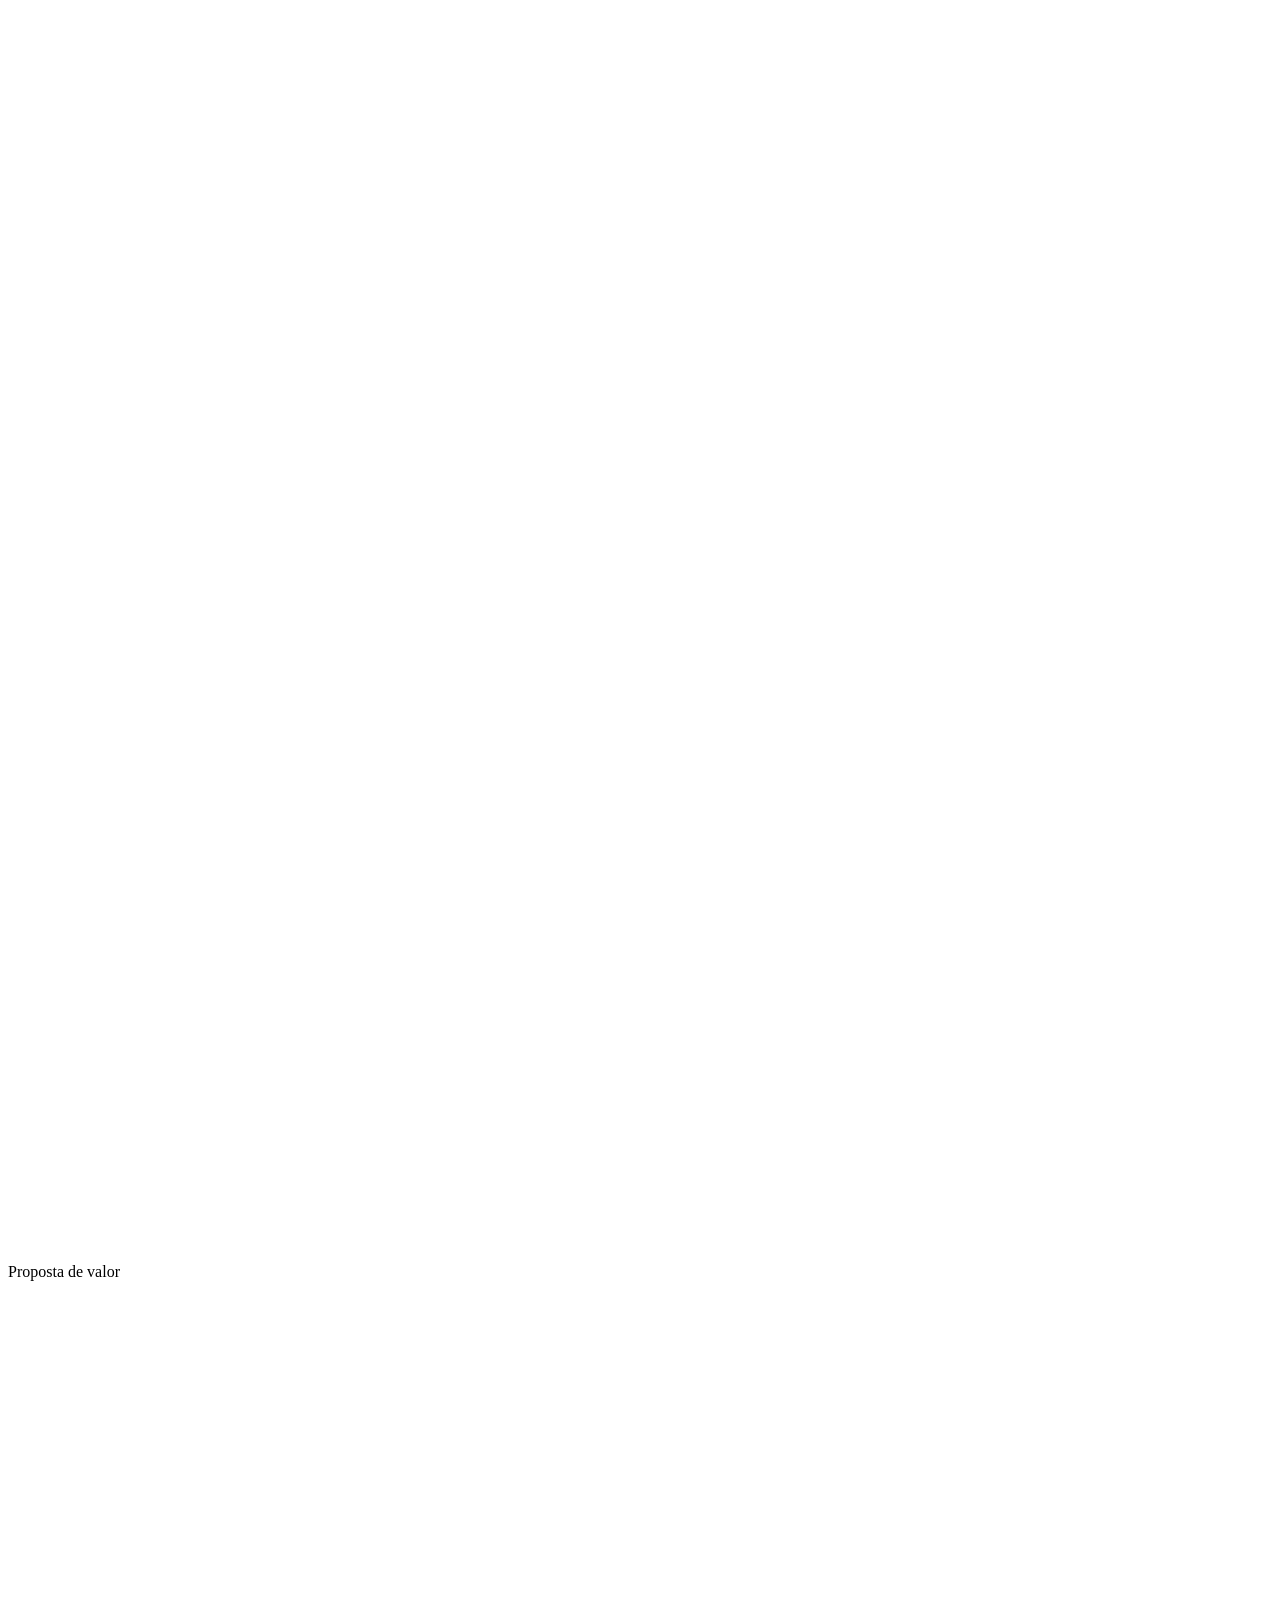
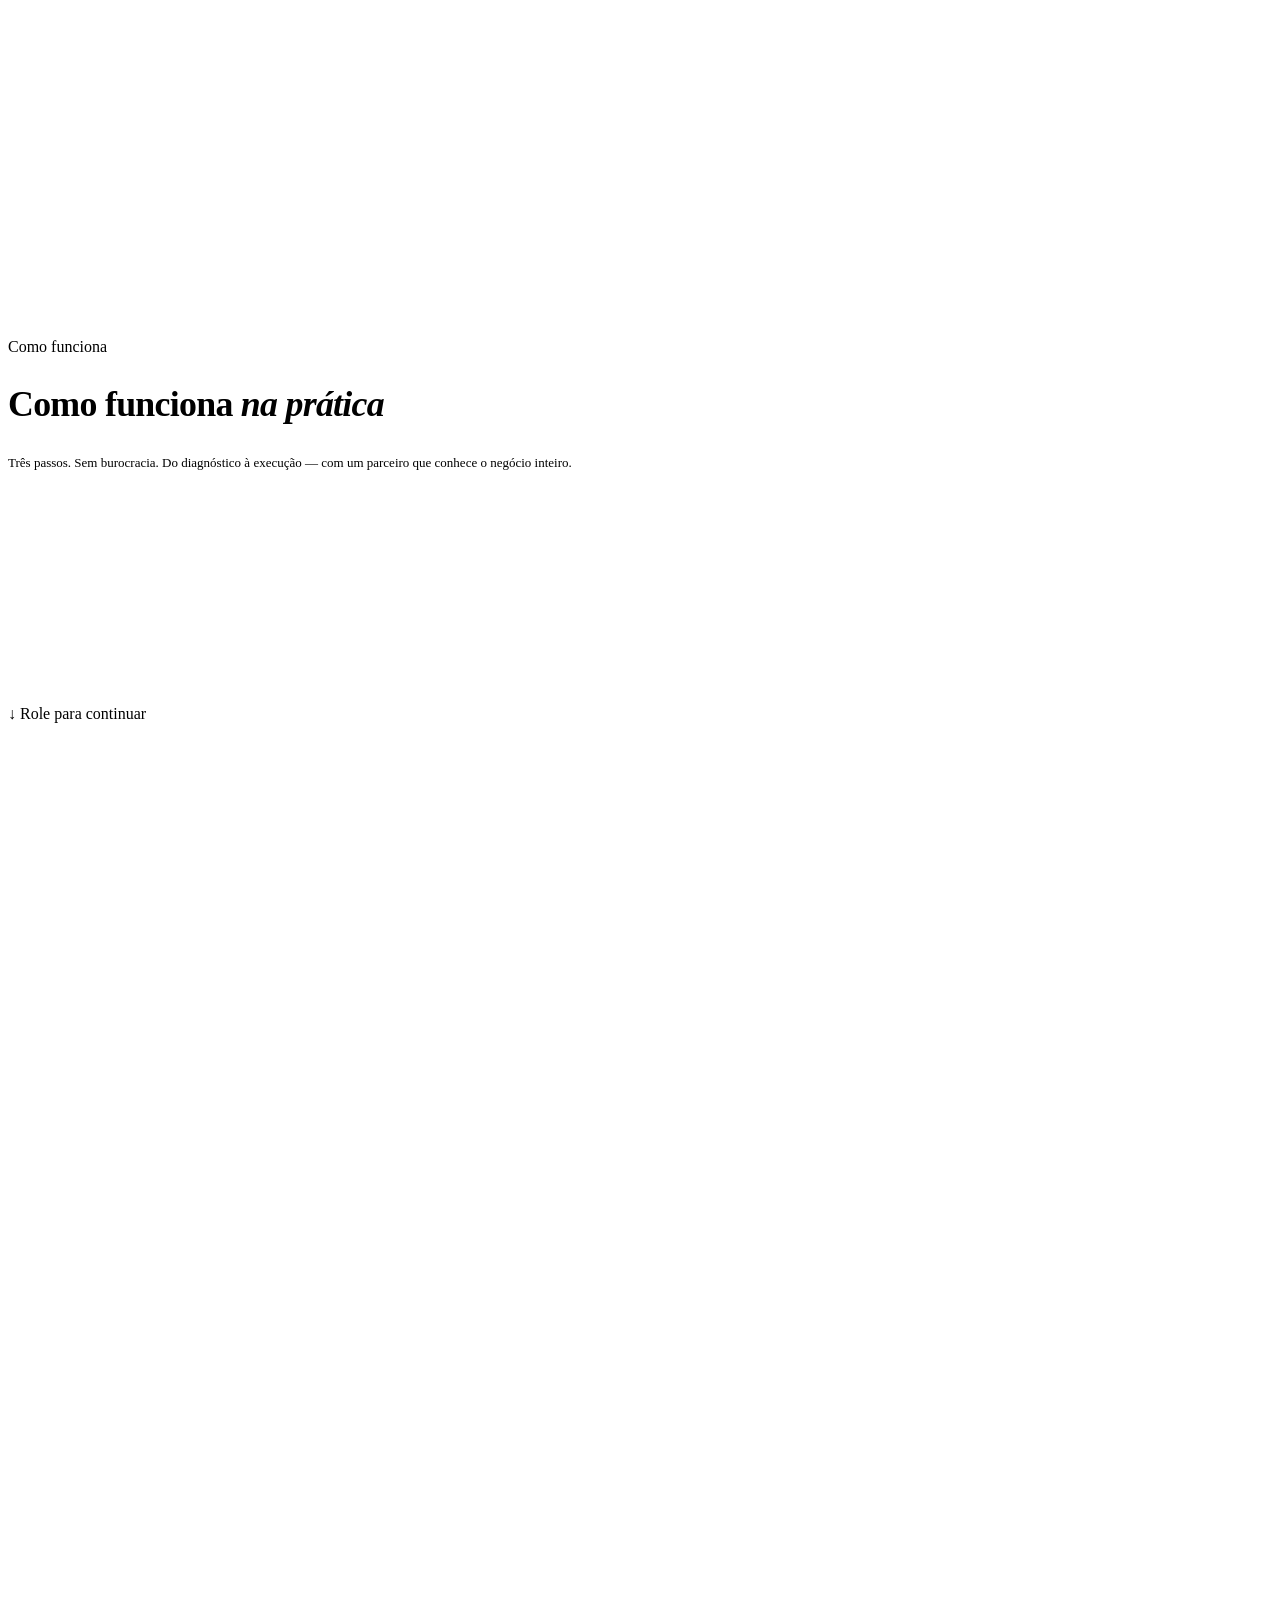
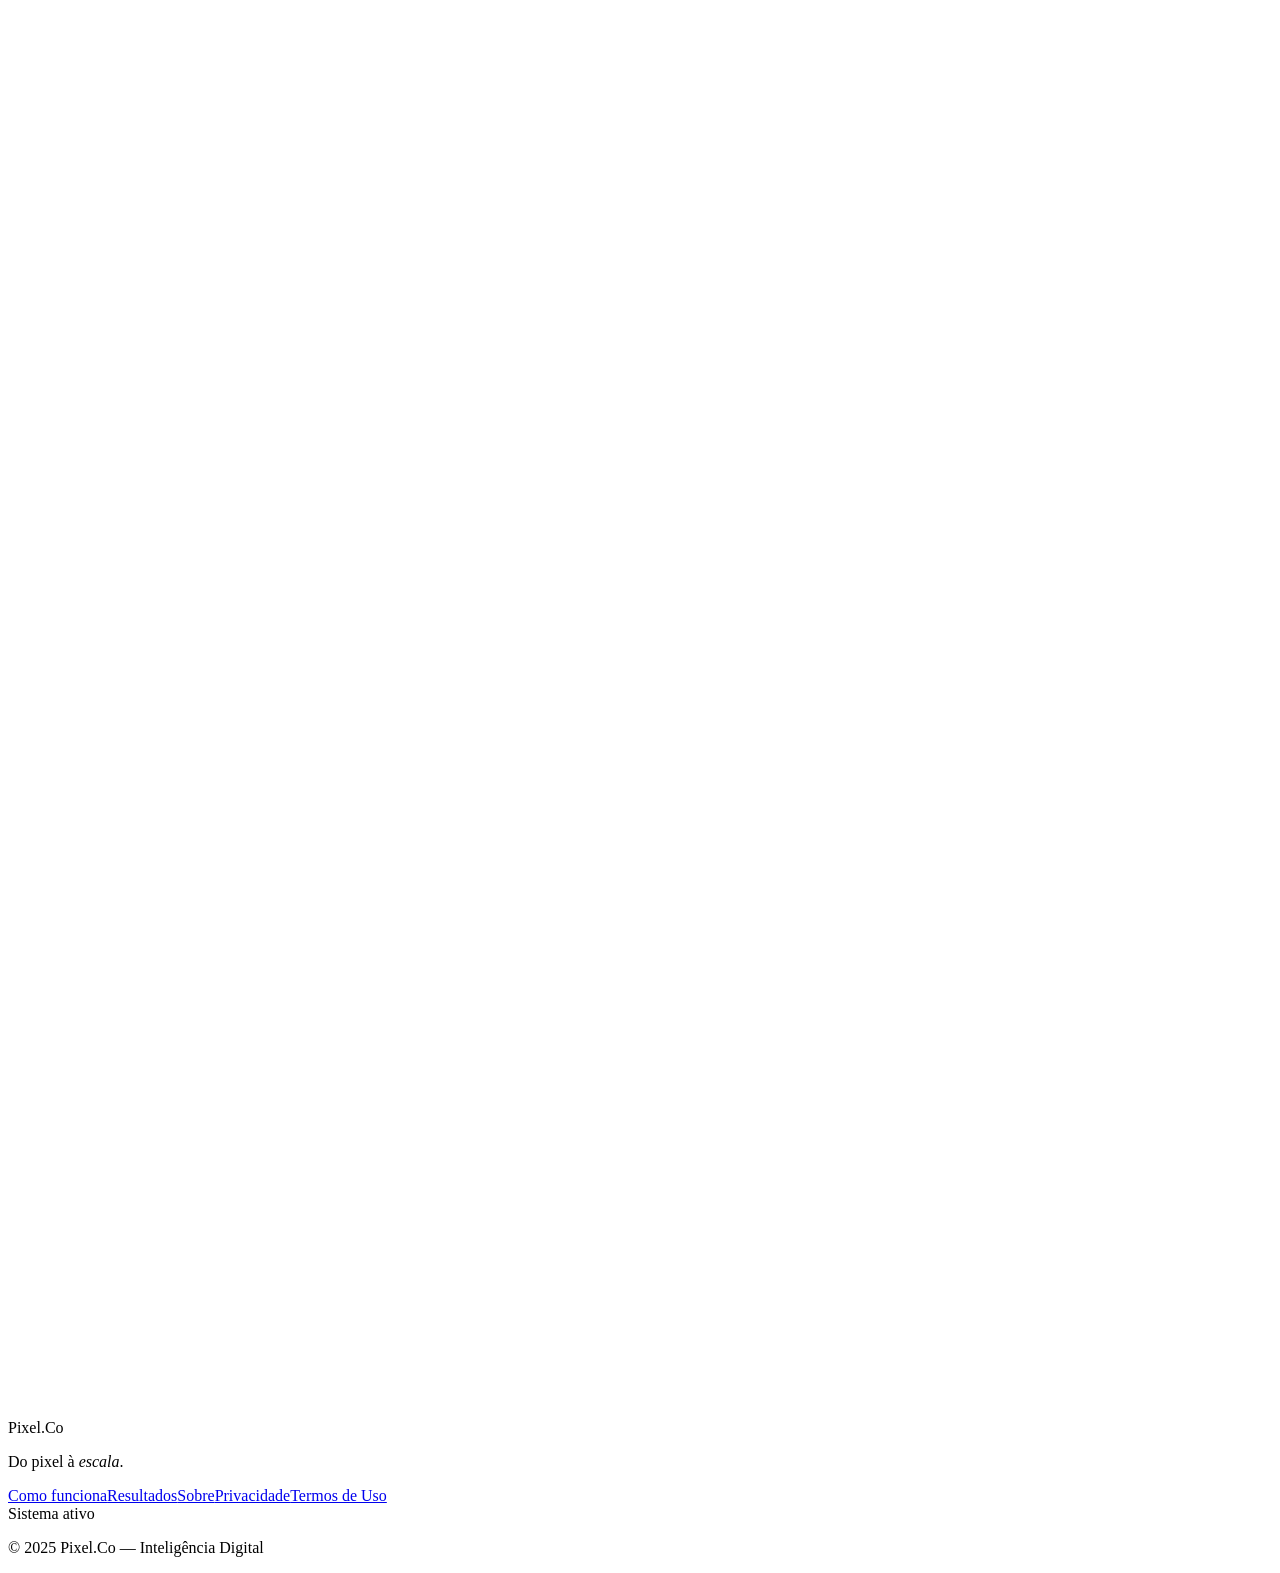
==== commit 5b9da653: "Updates" ====
--- a/index.html
+++ b/index.html
@@ -1 +1 @@
-<!DOCTYPE html><html lang="pt-BR"><head><meta charSet="utf-8"/><meta name="viewport" content="width=device-width, initial-scale=1"/><link rel="stylesheet" href="/pixel-co-site/_next/static/css/babf50cd2ff4fff8.css" data-precedence="next"/><link rel="preload" as="script" fetchPriority="low" href="/pixel-co-site/_next/static/chunks/webpack-5d50792b26e7af0a.js"/><script src="/pixel-co-site/_next/static/chunks/fd9d1056-4a917af64af6b262.js" async=""></script><script src="/pixel-co-site/_next/static/chunks/23-de05f88e8e5c2657.js" async=""></script><script src="/pixel-co-site/_next/static/chunks/main-app-46f53e8ffbcdd55d.js" async=""></script><script src="/pixel-co-site/_next/static/chunks/29-2e61fcf6312951e9.js" async=""></script><script src="/pixel-co-site/_next/static/chunks/app/page-38f8ea19e51a4422.js" async=""></script><title>Pixel.Co — Inteligência Digital</title><meta name="description" content="A Pixel.Co diagnostica o ecossistema digital do seu negócio e entrega a combinação certa de tráfego, tecnologia e produto digital para destravar o crescimento. Diagnóstico gratuito."/><meta property="og:title" content="Pixel.Co — Do pixel à escala."/><meta property="og:description" content="Você fatura bem. O potencial está represado. A Pixel.Co enxerga o que está bloqueando o crescimento do seu negócio — e entrega o próximo passo com clareza."/><meta property="og:type" content="website"/><meta name="twitter:card" content="summary"/><meta name="twitter:title" content="Pixel.Co — Do pixel à escala."/><meta name="twitter:description" content="Você fatura bem. O potencial está represado. A Pixel.Co enxerga o que está bloqueando o crescimento do seu negócio — e entrega o próximo passo com clareza."/><script src="/pixel-co-site/_next/static/chunks/polyfills-78c92fac7aa8fdd8.js" noModule=""></script></head><body class="bg-[#F8F7F6] text-[#0A0909] antialiased"><main><header class="fixed top-0 left-0 right-0 z-50 flex justify-center pt-4 px-4 md:px-[58px]" style="opacity:0;will-change:opacity,transform;transform:translateY(-12px)"><div class="liquid-glass rounded-pill w-full max-w-[900px] transition-all duration-400 "><div class="flex items-center justify-between px-5 py-3"><a href="#" class="flex items-center" style="min-width:80px" aria-label="Pixel.Co"><span class="font-extrabold text-[18px] tracking-[-0.03em] text-[#0A0909]">Pixel<span class="text-[#C4962A]">.</span>Co</span></a><nav class="hidden md:flex items-center gap-7"><a href="#como-funciona" class="text-[11px] font-semibold text-[#6B6B6B] hover:text-[#0A0909] transition-colors duration-200 tracking-widest uppercase">Como funciona</a><a href="#cases" class="text-[11px] font-semibold text-[#6B6B6B] hover:text-[#0A0909] transition-colors duration-200 tracking-widest uppercase">Cases</a><a href="#diagnostico" class="text-[11px] font-semibold text-[#6B6B6B] hover:text-[#0A0909] transition-colors duration-200 tracking-widest uppercase">Diagnóstico</a></nav><a href="#diagnostico" class="flex items-center gap-1.5 px-4 py-2 rounded-pill bg-[#0A0909] text-[#F8F8F8] text-[10px] font-bold uppercase tracking-widest hover:bg-[#333333] transition-colors duration-200" tabindex="0">Começar diagnóstico<svg xmlns="http://www.w3.org/2000/svg" width="11" height="11" viewBox="0 0 24 24" fill="none" stroke="currentColor" stroke-width="2.5" stroke-linecap="round" stroke-linejoin="round" class="lucide lucide-arrow-right"><path d="M5 12h14"></path><path d="m12 5 7 7-7 7"></path></svg></a></div></div></header><section class="relative min-h-[100dvh] flex flex-col justify-end overflow-hidden"><div class="absolute inset-0 z-0"><video autoPlay="" muted="" loop="" playsInline="" class="w-full h-full object-cover" src="https://d8j0ntlcm91z4.cloudfront.net/user_38xzZboKViGWJOttwIXH07lWA1P/hf_20260405_074625_a81f018a-956b-43fb-9aee-4d1508e30e6a.mp4"></video><div class="absolute inset-0" style="background:rgba(248,247,246,0.82)"></div><div class="absolute inset-0 pixel-grid" style="opacity:0.35"></div></div><div class="relative z-10 w-full max-w-[1400px] mx-auto px-[34px] lg:px-[58px] pb-20 pt-36"><div class="max-w-[720px]"><div class="section-label mb-8" style="opacity:0;will-change:opacity,transform;transform:translateY(22px)">Inteligência Digital</div><h1 class="font-extrabold text-[#0A0909] mb-8" style="font-size:clamp(34px, 4.6vw, 64px);line-height:0.93;letter-spacing:-0.03em;opacity:0;will-change:opacity,transform;transform:translateY(22px)">Você investe. Você fatura.<br/>E ainda assim sente que está<!-- --> <em class="em-serif" style="font-size:1.02em">deixando dinheiro</em> <!-- -->na mesa.</h1><p class="text-[#6B6B6B] mb-10 max-w-[58ch]" style="font-size:18px;line-height:1.55;font-weight:400;opacity:0;will-change:opacity,transform;transform:translateY(22px)">A Pixel.Co diagnostica o ecossistema digital do seu negócio inteiro — e entrega o próximo passo com clareza. Não mais um serviço. A combinação certa para o momento que você está.</p><div class="grid grid-cols-3 gap-0 mb-12 divide-x divide-[#E6E5E3]" style="opacity:0;will-change:opacity,transform;transform:translateY(22px)"><div class="flex flex-col gap-1 px-0 pr-6 first:pl-0 pl-6" style="opacity:0;transform:translateY(10px)"><span class="font-extrabold text-[#0A0909] font-mono leading-none" style="font-size:clamp(24px, 3vw, 44px)">+R$ 1,2M</span><span class="text-[11px] text-[#8C8B89] font-medium leading-snug max-w-[18ch]">em receita incremental identificada em diagnósticos</span></div><div class="flex flex-col gap-1 px-0 pr-6 first:pl-0 pl-6" style="opacity:0;transform:translateY(10px)"><span class="font-extrabold text-[#0A0909] font-mono leading-none" style="font-size:clamp(24px, 3vw, 44px)">47%</span><span class="text-[11px] text-[#8C8B89] font-medium leading-snug max-w-[18ch]">de aumento médio em conversão nos primeiros 90 dias</span></div><div class="flex flex-col gap-1 px-0 pr-6 first:pl-0 pl-6" style="opacity:0;transform:translateY(10px)"><span class="font-extrabold text-[#0A0909] font-mono leading-none" style="font-size:clamp(24px, 3vw, 44px)">100%</span><span class="text-[11px] text-[#8C8B89] font-medium leading-snug max-w-[18ch]">dos clientes com dashboard em tempo real</span></div></div><div class="flex flex-col sm:flex-row items-start gap-4" style="opacity:0;will-change:opacity,transform;transform:translateY(22px)"><a href="#diagnostico" class="flex items-center gap-2 px-6 py-3.5 bg-[#0A0909] text-[#F8F7F6] rounded-lg font-bold text-sm tracking-tight hover:bg-[#333333] transition-colors duration-200" tabindex="0">Quero entender o que está represando meu crescimento<svg xmlns="http://www.w3.org/2000/svg" width="15" height="15" viewBox="0 0 24 24" fill="none" stroke="currentColor" stroke-width="2" stroke-linecap="round" stroke-linejoin="round" class="lucide lucide-arrow-right"><path d="M5 12h14"></path><path d="m12 5 7 7-7 7"></path></svg></a><a href="#como-funciona" class="flex items-center gap-1.5 text-[13px] font-semibold text-[#6B6B6B] hover:text-[#0A0909] transition-colors duration-200 py-3.5">Ver como funciona<svg xmlns="http://www.w3.org/2000/svg" width="14" height="14" viewBox="0 0 24 24" fill="none" stroke="currentColor" stroke-width="2" stroke-linecap="round" stroke-linejoin="round" class="lucide lucide-chevron-down"><path d="m6 9 6 6 6-6"></path></svg></a></div><p class="text-[11px] text-[#999999] tracking-wide mt-4" style="opacity:0;will-change:opacity,transform;transform:translateY(22px)">Diagnóstico gratuito. Resposta em até 24 horas. Sem compromisso.</p></div></div></section><section id="social-proof" class="py-16 lg:py-24 border-y border-[#E6E5E3] bg-[#F8F7F6]"><div class="max-w-[1440px] mx-auto px-[34px] lg:px-[58px]"><div class="grid grid-cols-1 sm:grid-cols-3 gap-0 divide-y sm:divide-y-0 sm:divide-x divide-[#E6E5E3]"><div class="px-0 py-8 sm:py-0 sm:px-12 first:pl-0 last:pr-0 flex flex-col gap-2" style="opacity:0;transform:translateY(12px)"><span class="font-extrabold text-[#0A0909] font-mono" style="font-size:clamp(36px, 3.5vw, 52px);line-height:1">+47%</span><span class="text-[#6B6B6B] text-[11px] font-medium leading-snug">conversão média em 90 dias</span></div><div class="px-0 py-8 sm:py-0 sm:px-12 first:pl-0 last:pr-0 flex flex-col gap-2" style="opacity:0;transform:translateY(12px)"><span class="font-extrabold text-[#0A0909] font-mono" style="font-size:clamp(36px, 3.5vw, 52px);line-height:1">100%</span><span class="text-[#6B6B6B] text-[11px] font-medium leading-snug">dos projetos começam com diagnóstico</span></div><div class="px-0 py-8 sm:py-0 sm:px-12 first:pl-0 last:pr-0 flex flex-col gap-2" style="opacity:0;transform:translateY(12px)"><span class="font-extrabold text-[#0A0909] font-mono" style="font-size:clamp(36px, 3.5vw, 52px);line-height:1">3</span><span class="text-[#6B6B6B] text-[11px] font-medium leading-snug">novas parcerias por trimestre</span></div></div></div></section><section id="abordagem" class="w-full bg-[#FFFFFF] border-t border-[#E6E5E3]"><div class="max-w-[1400px] mx-auto px-[34px] lg:px-[58px] py-28 lg:py-36"><div class="section-label mb-16" style="opacity:0;transform:translateY(16px)">Nossa abordagem</div><div class="grid grid-cols-1 lg:grid-cols-[1.4fr_1fr] gap-8 lg:gap-12 items-stretch"><div class="relative rounded-card overflow-hidden aspect-[16/9] lg:aspect-auto lg:min-h-[440px] bg-[#E6E5E3]" style="opacity:0;transform:translateX(-24px)"><video autoPlay="" muted="" loop="" playsInline="" class="w-full h-full object-cover" src="https://d8j0ntlcm91z4.cloudfront.net/user_38xzZboKViGWJOttwIXH07lWA1P/hf_20260402_054547_9875cfc5-155a-4229-8ec8-b7ba7125cbf8.mp4"></video><div class="absolute inset-0 bg-gradient-to-t from-[#0A0909]/30 via-transparent to-transparent"></div></div><div class="liquid-glass rounded-card p-8 lg:p-10 flex flex-col justify-between" style="background:rgba(255,255,255,0.7);opacity:0;transform:translateX(24px)"><div><div class="w-8 h-px bg-[#C4962A] mb-6"></div><h2 class="font-extrabold text-[#0A0909] mb-6" style="font-size:clamp(22px, 2.4vw, 32px);line-height:1.05;letter-spacing:-0.03em">Nossa Abordagem</h2><p class="text-[#6B6B6B] mb-6" style="font-size:16px;line-height:1.65">Antes de qualquer entrega, mapeamos o ecossistema digital completo do seu negócio. Tráfego, produto, tecnologia e conteúdo — analisados juntos, porque é assim que eles funcionam na prática.</p><p class="text-[#6B6B6B]" style="font-size:16px;line-height:1.65">O resultado é um diagnóstico preciso que elimina suposições e aponta onde está o maior alavancador de crescimento disponível agora.</p></div><div class="mt-10 flex items-center gap-3 border-t border-[#E6E5E3] pt-6"><span class="w-2 h-2 rounded-full bg-[#C4962A] flex-shrink-0" style="animation:pulse-dot 2.4s ease-in-out infinite"></span><span class="text-[11px] font-semibold uppercase tracking-widest text-[#6B6B6B]">Ecossistema integrado</span></div></div></div></div></section><section id="proposta-de-valor" class="py-20 lg:py-32 border-t border-[#E6E5E3]"><div class="max-w-[1440px] mx-auto px-[34px] lg:px-[58px]"><div class="section-label mb-12 lg:mb-16">Proposta de valor</div><div class="grid grid-cols-1 lg:grid-cols-[1fr_1fr_320px] gap-4"><div class="liquid-glass rounded-card p-7 lg:row-span-2 flex flex-col gap-6 min-h-[280px] lg:min-h-[320px]" style="opacity:0;will-change:opacity,transform;transform:translateY(20px)"><div class="w-10 h-10 rounded-lg flex items-center justify-center flex-shrink-0" style="background:rgba(196,150,42,0.10)"><svg xmlns="http://www.w3.org/2000/svg" width="20" height="20" viewBox="0 0 24 24" fill="none" stroke="currentColor" stroke-width="1.5" stroke-linecap="round" stroke-linejoin="round" class="lucide lucide-search text-[#C4962A]"><circle cx="11" cy="11" r="8"></circle><path d="m21 21-4.3-4.3"></path></svg></div><div class="flex-1"><h3 class="text-[#0A0909] font-bold mb-3" style="font-size:19px;line-height:1.2">Diagnóstico antes de prescrição</h3><p class="text-[#6B6B6B] leading-relaxed max-w-[65ch]" style="font-size:13px">Na Pixel.Co, nenhuma solução é entregue antes de entender o momento do negócio do cliente. O primeiro passo de toda relação é uma análise do ecossistema digital — não uma proposta comercial.</p></div><div class="pt-4 border-t border-[#E6E5E3]"><span class="text-[11px] font-semibold text-[#C4962A] uppercase tracking-widest">100% dos projetos começam com análise</span></div></div><div class="liquid-glass rounded-card p-7 flex flex-col gap-4 min-h-[140px]" style="opacity:0;will-change:opacity,transform;transform:translateY(20px)"><div class="flex items-start justify-between gap-4"><div class="w-10 h-10 rounded-lg flex items-center justify-center flex-shrink-0" style="background:rgba(196,150,42,0.10)"><svg xmlns="http://www.w3.org/2000/svg" width="20" height="20" viewBox="0 0 24 24" fill="none" stroke="currentColor" stroke-width="1.5" stroke-linecap="round" stroke-linejoin="round" class="lucide lucide-eye text-[#C4962A]"><path d="M2.062 12.348a1 1 0 0 1 0-.696 10.75 10.75 0 0 1 19.876 0 1 1 0 0 1 0 .696 10.75 10.75 0 0 1-19.876 0"></path><circle cx="12" cy="12" r="3"></circle></svg></div></div><div><h3 class="text-[#0A0909] font-bold mb-2" style="font-size:17px;line-height:1.2">Transparência ativa</h3><p class="text-[#6B6B6B]" style="font-size:12px;line-height:1.5">Dashboard em tempo real — você não precisa perguntar. Entregamos antes de ser perguntados.</p></div></div><div class="liquid-glass rounded-card p-7 flex flex-col gap-4 min-h-[140px]" style="opacity:0;will-change:opacity,transform;transform:translateY(20px)"><div class="w-10 h-10 rounded-lg flex items-center justify-center flex-shrink-0" style="background:rgba(196,150,42,0.10)"><svg xmlns="http://www.w3.org/2000/svg" width="20" height="20" viewBox="0 0 24 24" fill="none" stroke="currentColor" stroke-width="1.5" stroke-linecap="round" stroke-linejoin="round" class="lucide lucide-target text-[#C4962A]"><circle cx="12" cy="12" r="10"></circle><circle cx="12" cy="12" r="6"></circle><circle cx="12" cy="12" r="2"></circle></svg></div><div><h3 class="text-[#0A0909] font-bold mb-2" style="font-size:17px;line-height:1.2">Resultado mensurável</h3><p class="text-[#6B6B6B]" style="font-size:12px;line-height:1.5">+47% conversão média nos primeiros 90 dias. O único produto que entregamos é crescimento.</p></div></div><div class="liquid-glass rounded-card p-7 lg:col-span-2 lg:col-start-2 flex items-center gap-6" style="opacity:0;will-change:opacity,transform;transform:translateY(20px)"><div class="flex-1"><p class="text-[#6B6B6B] text-[11px] font-semibold uppercase tracking-widest mb-1">Modelo de trabalho</p><p class="text-[#0A0909] font-semibold" style="font-size:14px">Não somos uma agência. Somos o parceiro que o seu negócio digital precisava.</p></div><div class="text-right flex-shrink-0"><div class="text-[#C4962A] font-mono font-bold text-xl">3×</div><div class="text-[#6B6B6B] text-[10px]">parcerias / trimestre</div></div></div></div></div></section><section id="manifesto" class="py-20 lg:py-32 border-t border-[#E6E5E3] bg-[#F8F7F6]"><div class="max-w-[1440px] mx-auto px-[34px] lg:px-[58px]"><div class="grid grid-cols-1 lg:grid-cols-[480px_1fr] gap-12 lg:gap-24 items-start"><div style="opacity:0;transform:translateY(12px)"><span class="accent-line"></span><span class="text-[11px] font-semibold uppercase tracking-[0.12em] text-[#6B6B6B] block mt-4 mb-6">Manifesto</span><p class="text-[#6B6B6B] max-w-[280px]" style="font-size:12px;line-height:1.6">O mercado está cheio de fornecedores que respondem perguntas. Vazio de parceiros que enxergam o que ainda não foi perguntado.</p></div><div style="opacity:0;transform:translateY(20px)"><p class="text-[#0A0909] font-light" style="font-size:clamp(18px, 2.2vw, 28px);line-height:1.45;letter-spacing:-0.01em">Não somos uma agência. Não vendemos tráfego, tecnologia ou conteúdo. Vendemos<!-- --> <em class="em-serif" style="color:#C4962A">clareza</em> <!-- -->sobre o que está represando o crescimento do seu negócio — e entregamos o ecossistema exato para destravar.</p><div class="mt-8 pt-8 border-t border-[#E6E5E3] flex items-center gap-4" style="opacity:0"><span class="w-8 h-px bg-[#C4962A] flex-shrink-0"></span><span class="text-[#6B6B6B] text-[11px] font-semibold uppercase tracking-widest">Pixel.Co — Do pixel à escala.</span></div></div></div></div></section><section id="como-funciona" class="py-20 lg:py-32 border-t border-[#E6E5E3] bg-[#FFFFFF]"><div class="max-w-[1440px] mx-auto px-[34px] lg:px-[58px]"><div class="grid grid-cols-1 lg:grid-cols-[360px_1fr] gap-12 lg:gap-24"><div><div style="opacity:0;transform:translateY(12px)"><span class="accent-line"></span><span class="text-[11px] font-semibold uppercase tracking-[0.12em] text-[#6B6B6B] block mt-4 mb-6">Como funciona</span><h2 class="text-[#0A0909] font-extrabold" style="font-size:clamp(24px, 2.8vw, 40px);line-height:1.05;letter-spacing:-0.02em">Como funciona<!-- --> <em class="em-serif" style="font-size:1.02em">na prática</em></h2><p class="text-[#6B6B6B] mt-4 max-w-[280px]" style="font-size:13px;line-height:1.6">Três passos. Sem burocracia. Do diagnóstico à execução — com um parceiro que conhece o negócio inteiro.</p></div></div><div class="space-y-0"><div class="relative flex gap-6 pb-10" style="opacity:0;transform:translateX(16px)"><div class="relative flex-shrink-0"><div class="w-10 h-10 rounded-full border border-[#E6E5E3] flex items-center justify-center" style="background:rgba(196,150,42,0.07)"><svg xmlns="http://www.w3.org/2000/svg" width="16" height="16" viewBox="0 0 24 24" fill="none" stroke="currentColor" stroke-width="1.5" stroke-linecap="round" stroke-linejoin="round" class="lucide lucide-search text-[#C4962A]"><circle cx="11" cy="11" r="8"></circle><path d="m21 21-4.3-4.3"></path></svg></div><div class="absolute left-[19px] top-10 bottom-0 w-px" style="background:linear-gradient(to bottom, #E6E5E3, transparent)"></div></div><div class="flex-1 pt-1"><div class="flex items-baseline gap-3 mb-2"><span class="text-[10px] font-bold text-[#C4962A] font-mono tracking-widest">01</span><h3 class="text-[#0A0909] font-bold" style="font-size:17px;line-height:1.2">Diagnóstico do ecossistema digital</h3></div><p class="text-[#6B6B6B] max-w-[65ch] mb-3" style="font-size:13px;line-height:1.65">Em 45 minutos de conversa, mapeamos o que está funcionando, o que está represando e o que está sendo ignorado no seu negócio digital. Não é uma apresentação da Pixel.Co — é uma análise do seu momento.</p><p class="text-[#C4962A] text-[12px] font-semibold italic">Você sai sabendo exatamente onde o problema está.</p></div></div><div class="relative flex gap-6 pb-10" style="opacity:0;transform:translateX(16px)"><div class="relative flex-shrink-0"><div class="w-10 h-10 rounded-full border border-[#E6E5E3] flex items-center justify-center" style="background:rgba(196,150,42,0.07)"><svg xmlns="http://www.w3.org/2000/svg" width="16" height="16" viewBox="0 0 24 24" fill="none" stroke="currentColor" stroke-width="1.5" stroke-linecap="round" stroke-linejoin="round" class="lucide lucide-layers text-[#C4962A]"><path d="m12.83 2.18a2 2 0 0 0-1.66 0L2.6 6.08a1 1 0 0 0 0 1.83l8.58 3.91a2 2 0 0 0 1.66 0l8.58-3.9a1 1 0 0 0 0-1.83Z"></path><path d="m22 17.65-9.17 4.16a2 2 0 0 1-1.66 0L2 17.65"></path><path d="m22 12.65-9.17 4.16a2 2 0 0 1-1.66 0L2 12.65"></path></svg></div><div class="absolute left-[19px] top-10 bottom-0 w-px" style="background:linear-gradient(to bottom, #E6E5E3, transparent)"></div></div><div class="flex-1 pt-1"><div class="flex items-baseline gap-3 mb-2"><span class="text-[10px] font-bold text-[#C4962A] font-mono tracking-widest">02</span><h3 class="text-[#0A0909] font-bold" style="font-size:17px;line-height:1.2">Mapa do próximo passo</h3></div><p class="text-[#6B6B6B] max-w-[65ch] mb-3" style="font-size:13px;line-height:1.65">Com o diagnóstico em mãos, montamos a combinação certa: o que precisa mudar no tráfego, o que a tecnologia pode resolver, qual produto digital faz sentido agora. Você recebe um caminho claro — não uma lista de serviços.</p><p class="text-[#C4962A] text-[12px] font-semibold italic">Você para de adivinhar e começa a decidir com clareza.</p></div></div><div class="relative flex gap-6 pb-10" style="opacity:0;transform:translateX(16px)"><div class="relative flex-shrink-0"><div class="w-10 h-10 rounded-full border border-[#E6E5E3] flex items-center justify-center" style="background:rgba(196,150,42,0.07)"><svg xmlns="http://www.w3.org/2000/svg" width="16" height="16" viewBox="0 0 24 24" fill="none" stroke="currentColor" stroke-width="1.5" stroke-linecap="round" stroke-linejoin="round" class="lucide lucide-zap text-[#C4962A]"><path d="M4 14a1 1 0 0 1-.78-1.63l9.9-10.2a.5.5 0 0 1 .86.46l-1.92 6.02A1 1 0 0 0 13 10h7a1 1 0 0 1 .78 1.63l-9.9 10.2a.5.5 0 0 1-.86-.46l1.92-6.02A1 1 0 0 0 11 14z"></path></svg></div></div><div class="flex-1 pt-1"><div class="flex items-baseline gap-3 mb-2"><span class="text-[10px] font-bold text-[#C4962A] font-mono tracking-widest">03</span><h3 class="text-[#0A0909] font-bold" style="font-size:17px;line-height:1.2">Execução com dados em tempo real</h3></div><p class="text-[#6B6B6B] max-w-[65ch] mb-3" style="font-size:13px;line-height:1.65">A implementação começa. E você acompanha cada métrica no dashboard — conversão, receita incremental, performance de mídia — sem precisar pedir. Antes de você lembrar de perguntar, a resposta já está lá.</p><p class="text-[#C4962A] text-[12px] font-semibold italic">Você finalmente tem um parceiro que entrega antes de ser cobrado.</p></div></div></div></div></div></section><section id="cases" class="py-20 lg:py-32 border-t border-[#E6E5E3] bg-[#F8F7F6]"><div class="max-w-[1440px] mx-auto px-[34px] lg:px-[58px]"><div class="mb-12 lg:mb-16" style="opacity:0;transform:translateY(12px)"><div class="section-label mb-6">Resultados reais</div><h2 class="text-[#0A0909] font-extrabold" style="font-size:clamp(26px, 3vw, 44px);line-height:1;letter-spacing:-0.02em">Resultados reais.<!-- --> <em class="em-serif" style="font-size:1.02em">Números reais</em>.</h2><p class="text-[#6B6B6B] mt-4 max-w-[55ch]" style="font-size:14px;line-height:1.6">Cada número abaixo tem um negócio real por trás. Um problema diagnosticado, uma combinação certa de soluções e uma execução que entregou o que foi prometido.</p></div><div class="grid grid-cols-1 lg:grid-cols-3 gap-4"><div class="liquid-glass rounded-card overflow-hidden flex flex-col" style="opacity:0;transform:translateY(20px)"><div class="px-6 pt-6 pb-4 border-b border-[#E6E5E3]"><span class="text-[10px] font-bold uppercase tracking-widest text-[#C4962A]">E-commerce de Moda — Amapá</span></div><div class="px-6 py-4 flex-1 flex flex-col gap-4"><div><p class="text-[10px] font-semibold uppercase tracking-widest text-[#6B6B6B] mb-2">Situação antes</p><p class="text-[#333333] text-[12px] leading-relaxed">A loja investia R$18.000/mês em tráfego pago. Taxa de conversão: 0,8%. O problema estava sendo diagnosticado como &quot;criativo fraco&quot; há quatro meses — mais vídeos, mais variações de anúncio, mesmo resultado.</p></div><div><p class="text-[10px] font-semibold uppercase tracking-widest text-[#6B6B6B] mb-2">O que foi feito</p><p class="text-[#333333] text-[12px] leading-relaxed">O diagnóstico revelou que 74% do tráfego chegava pelo celular e encontrava um checkout com três etapas desnecessárias. Reestruturamos o funil de compra, implementamos recuperação de carrinho via push e ajustamos a segmentação para o perfil que de fato convertia.</p></div><div class="mt-auto pt-4 border-t border-[#E6E5E3]"><p class="text-[#0A0909] font-extrabold font-mono mb-1" style="font-size:clamp(15px, 1.5vw, 18px);line-height:1.2">+63% em taxa de conversão em 60 dias.</p><p class="text-[#6B6B6B] text-[11px] leading-snug">Receita mensal: R$87k → R$142k com o mesmo investimento em mídia.</p></div></div><a href="#diagnostico" class="flex items-center gap-1.5 px-6 py-4 border-t border-[#E6E5E3] text-[11px] font-semibold text-[#C4962A] hover:text-[#A07820] transition-colors duration-200 group">Quero resultados assim<svg xmlns="http://www.w3.org/2000/svg" width="12" height="12" viewBox="0 0 24 24" fill="none" stroke="currentColor" stroke-width="2.5" stroke-linecap="round" stroke-linejoin="round" class="lucide lucide-arrow-right group-hover:translate-x-0.5 transition-transform duration-200"><path d="M5 12h14"></path><path d="m12 5 7 7-7 7"></path></svg></a></div><div class="liquid-glass rounded-card overflow-hidden flex flex-col" style="opacity:0;transform:translateY(20px)"><div class="px-6 pt-6 pb-4 border-b border-[#E6E5E3]"><span class="text-[10px] font-bold uppercase tracking-widest text-[#C4962A]">Varejo de Grande Porte — Amapá</span></div><div class="px-6 py-4 flex-1 flex flex-col gap-4"><div><p class="text-[10px] font-semibold uppercase tracking-widest text-[#6B6B6B] mb-2">Situação antes</p><p class="text-[#333333] text-[12px] leading-relaxed">Rede com 4 lojas físicas e operação digital subutilizada. Mais de 12.000 clientes cadastrados sem nenhum canal de reengajamento ativo. Campanhas de tráfego desconectadas do histórico de compra na loja física.</p></div><div><p class="text-[10px] font-semibold uppercase tracking-widest text-[#6B6B6B] mb-2">O que foi feito</p><p class="text-[#333333] text-[12px] leading-relaxed">Desenvolvemos um aplicativo com catálogo digital, notificações push segmentadas por perfil de compra e integração com o sistema de estoque. As campanhas passaram a usar dados do app para retargeting com intenção de compra real.</p></div><div class="mt-auto pt-4 border-t border-[#E6E5E3]"><p class="text-[#0A0909] font-extrabold font-mono mb-1" style="font-size:clamp(15px, 1.5vw, 18px);line-height:1.2">+8.400 downloads nos primeiros 45 dias.</p><p class="text-[#6B6B6B] text-[11px] leading-snug">Recompra +38% entre usuários do app. CPV reduzido em 22%.</p></div></div><a href="#diagnostico" class="flex items-center gap-1.5 px-6 py-4 border-t border-[#E6E5E3] text-[11px] font-semibold text-[#C4962A] hover:text-[#A07820] transition-colors duration-200 group">Quero resultados assim<svg xmlns="http://www.w3.org/2000/svg" width="12" height="12" viewBox="0 0 24 24" fill="none" stroke="currentColor" stroke-width="2.5" stroke-linecap="round" stroke-linejoin="round" class="lucide lucide-arrow-right group-hover:translate-x-0.5 transition-transform duration-200"><path d="M5 12h14"></path><path d="m12 5 7 7-7 7"></path></svg></a></div><div class="liquid-glass rounded-card overflow-hidden flex flex-col" style="opacity:0;transform:translateY(20px)"><div class="px-6 pt-6 pb-4 border-b border-[#E6E5E3]"><span class="text-[10px] font-bold uppercase tracking-widest text-[#C4962A]">E-commerce de Nicho — Empreendedora</span></div><div class="px-6 py-4 flex-1 flex flex-col gap-4"><div><p class="text-[10px] font-semibold uppercase tracking-widest text-[#6B6B6B] mb-2">Situação antes</p><p class="text-[#333333] text-[12px] leading-relaxed">Negócio validado com produto de alta margem, faturando R$80k/mês via Instagram e indicação. Sem site próprio, sem tráfego pago, sem funil estruturado. Potencial represado sem um caminho claro para escalar.</p></div><div><p class="text-[10px] font-semibold uppercase tracking-widest text-[#6B6B6B] mb-2">O que foi feito</p><p class="text-[#333333] text-[12px] leading-relaxed">O diagnóstico revelou dependência de um único canal (DM do Instagram) para fechar vendas. Construímos e-commerce de alta conversão integrado ao tráfego pago e à produção de criativos. A operação passou de manual para sistematizada em 45 dias.</p></div><div class="mt-auto pt-4 border-t border-[#E6E5E3]"><p class="text-[#0A0909] font-extrabold font-mono mb-1" style="font-size:clamp(15px, 1.5vw, 18px);line-height:1.2">Faturamento: R$80k → R$210k/mês em 90 dias.</p><p class="text-[#6B6B6B] text-[11px] leading-snug">Custo de aquisição caiu 41%. Vendas saíram do DM para o dashboard.</p></div></div><a href="#diagnostico" class="flex items-center gap-1.5 px-6 py-4 border-t border-[#E6E5E3] text-[11px] font-semibold text-[#C4962A] hover:text-[#A07820] transition-colors duration-200 group">Quero resultados assim<svg xmlns="http://www.w3.org/2000/svg" width="12" height="12" viewBox="0 0 24 24" fill="none" stroke="currentColor" stroke-width="2.5" stroke-linecap="round" stroke-linejoin="round" class="lucide lucide-arrow-right group-hover:translate-x-0.5 transition-transform duration-200"><path d="M5 12h14"></path><path d="m12 5 7 7-7 7"></path></svg></a></div></div></div></section><section id="diagnostico" class="relative py-28 lg:py-40 border-t border-[#E6E5E3] overflow-hidden bg-[#FFFFFF]"><div class="absolute inset-0 pixel-grid pointer-events-none" style="opacity:0.5"></div><div class="relative z-10 max-w-[1440px] mx-auto px-[34px] lg:px-[58px]"><div class="flex flex-col items-center text-center"><div style="opacity:0;transform:translateY(16px)"><span class="accent-line mx-auto"></span></div><h2 class="text-[#0A0909] font-extrabold mt-6 mb-4" style="font-size:clamp(28px, 3.5vw, 52px);line-height:1;letter-spacing:-0.02em;opacity:0;transform:translateY(20px)">Agende seu<!-- --> <em class="em-serif" style="color:#C4962A;font-size:1.02em">diagnóstico</em> <!-- -->gratuito.</h2><p class="text-[#6B6B6B] mb-12 max-w-[48ch]" style="font-size:15px;line-height:1.65;opacity:0;transform:translateY(16px)">Em 45 minutos, você sai com clareza sobre o que está funcionando, o que está quebrando e qual é o próximo passo para o seu negócio. Sem apresentação de portfólio. Sem pitch de serviços. Só o que importa para o seu momento.</p><div class="w-full max-w-[520px]" style="opacity:0;transform:translateY(20px)"><form class="liquid-glass rounded-card p-8 flex flex-col gap-4 text-left"><div class="flex flex-col gap-1"><label for="name" class="text-[11px] font-semibold uppercase tracking-widest text-[#6B6B6B]">Nome completo *</label><input id="name" type="text" required="" class="w-full px-4 py-2.5 rounded-lg bg-white border border-[#E6E5E3] text-[#0A0909] text-sm focus:outline-none focus:border-[#C4962A] transition-colors duration-200" placeholder="Seu nome"/></div><div class="flex flex-col gap-1"><label for="email" class="text-[11px] font-semibold uppercase tracking-widest text-[#6B6B6B]">Email *</label><input id="email" type="email" required="" class="w-full px-4 py-2.5 rounded-lg bg-white border border-[#E6E5E3] text-[#0A0909] text-sm focus:outline-none focus:border-[#C4962A] transition-colors duration-200" placeholder="seu@email.com"/></div><div class="flex flex-col gap-1"><label for="whatsapp" class="text-[11px] font-semibold uppercase tracking-widest text-[#6B6B6B]">WhatsApp com DDD *</label><input id="whatsapp" type="tel" required="" class="w-full px-4 py-2.5 rounded-lg bg-white border border-[#E6E5E3] text-[#0A0909] text-sm focus:outline-none focus:border-[#C4962A] transition-colors duration-200" placeholder="(96) 99999-0000"/></div><div class="flex flex-col gap-1"><label for="desafio" class="text-[11px] font-semibold uppercase tracking-widest text-[#6B6B6B]">Maior desafio agora <span class="normal-case tracking-normal">(opcional)</span></label><textarea id="desafio" rows="3" class="w-full px-4 py-2.5 rounded-lg bg-white border border-[#E6E5E3] text-[#0A0909] text-sm focus:outline-none focus:border-[#C4962A] transition-colors duration-200 resize-none" placeholder="Ex: Invisto em tráfego mas não sei se está convertendo de verdade."></textarea></div><button type="submit" class="w-full flex items-center justify-center gap-2 px-6 py-3.5 bg-[#C4962A] text-white rounded-lg font-bold text-sm hover:bg-[#A07820] transition-colors duration-200 disabled:opacity-60" tabindex="0">Quero entender o que está represando meu crescimento<svg xmlns="http://www.w3.org/2000/svg" width="15" height="15" viewBox="0 0 24 24" fill="none" stroke="currentColor" stroke-width="2" stroke-linecap="round" stroke-linejoin="round" class="lucide lucide-arrow-right"><path d="M5 12h14"></path><path d="m12 5 7 7-7 7"></path></svg></button><p class="text-center text-[11px] text-[#999999]">Resposta em até 24 horas. Sem compromisso.</p></form></div></div></div></section><footer class="bg-[#F8F7F6] border-t border-[#E6E5E3]"><div class="max-w-[1400px] mx-auto px-[34px] lg:px-[58px] py-12"><div class="flex flex-col sm:flex-row items-start sm:items-center justify-between gap-8"><div><div class="font-extrabold text-[18px] tracking-[-0.03em] text-[#0A0909] mb-1">Pixel<span class="text-[#C4962A]">.</span>Co</div><p class="text-[#6B6B6B] text-[11px]">Do pixel à<!-- --> <em class="em-serif text-[#C4962A]">escala</em>.</p></div><nav class="flex flex-wrap items-center gap-6"><a href="#como-funciona" class="text-[11px] text-[#6B6B6B] hover:text-[#0A0909] transition-colors duration-200 font-medium tracking-wide">Como funciona</a><a href="#cases" class="text-[11px] text-[#6B6B6B] hover:text-[#0A0909] transition-colors duration-200 font-medium tracking-wide">Resultados</a><a href="#manifesto" class="text-[11px] text-[#6B6B6B] hover:text-[#0A0909] transition-colors duration-200 font-medium tracking-wide">Sobre</a><a href="#privacidade" class="text-[11px] text-[#6B6B6B] hover:text-[#0A0909] transition-colors duration-200 font-medium tracking-wide">Privacidade</a><a href="#termos" class="text-[11px] text-[#6B6B6B] hover:text-[#0A0909] transition-colors duration-200 font-medium tracking-wide">Termos de Uso</a></nav><div class="flex flex-col items-end gap-2"><div class="flex items-center gap-2"><span class="w-1.5 h-1.5 rounded-full bg-[#C4962A] flex-shrink-0" style="animation:pulse-dot 2.4s ease-in-out infinite"></span><span class="text-[11px] font-semibold text-[#6B6B6B]">Sistema ativo</span></div><p class="text-[#BFBDBA] text-[10px] font-mono">© 2025 Pixel.Co — Inteligência Digital</p></div></div></div></footer></main><script src="/pixel-co-site/_next/static/chunks/webpack-5d50792b26e7af0a.js" async=""></script><script>(self.__next_f=self.__next_f||[]).push([0]);self.__next_f.push([2,null])</script><script>self.__next_f.push([1,"1:HL[\"/pixel-co-site/_next/static/css/babf50cd2ff4fff8.css\",\"style\"]\n"])</script><script>self.__next_f.push([1,"2:I[5751,[],\"\"]\n4:I[8599,[\"29\",\"static/chunks/29-2e61fcf6312951e9.js\",\"931\",\"static/chunks/app/page-38f8ea19e51a4422.js\"],\"default\"]\n5:I[6748,[\"29\",\"static/chunks/29-2e61fcf6312951e9.js\",\"931\",\"static/chunks/app/page-38f8ea19e51a4422.js\"],\"default\"]\n6:I[4101,[\"29\",\"static/chunks/29-2e61fcf6312951e9.js\",\"931\",\"static/chunks/app/page-38f8ea19e51a4422.js\"],\"default\"]\n7:I[6772,[\"29\",\"static/chunks/29-2e61fcf6312951e9.js\",\"931\",\"static/chunks/app/page-38f8ea19e51a4422.js\"],\"default\"]\n8:I[4258,[\"29\",\"static/chunks/29-2e61fcf6312951e9.js\",\"931\",\"static/chunks/app/page-38f8ea19e51a4422.js\"],\"default\"]\n9:I[763,[\"29\",\"static/chunks/29-2e61fcf6312951e9.js\",\"931\",\"static/chunks/app/page-38f8ea19e51a4422.js\"],\"default\"]\na:I[4495,[\"29\",\"static/chunks/29-2e61fcf6312951e9.js\",\"931\",\"static/chunks/app/page-38f8ea19e51a4422.js\"],\"default\"]\nb:I[9832,[\"29\",\"static/chunks/29-2e61fcf6312951e9.js\",\"931\",\"static/chunks/app/page-38f8ea19e51a4422.js\"],\"default\"]\nc:I[2582,[\"29\",\"static/chunks/29-2e61fcf6312951e9.js\",\"931\",\"static/chunks/app/page-38f8ea19e51a4422.js\"],\"default\"]\nd:I[2674,[\"29\",\"static/chunks/29-2e61fcf6312951e9.js\",\"931\",\"static/chunks/app/page-38f8ea19e51a4422.js\"],\"default\"]\ne:I[9275,[],\"\"]\nf:I[1343,[],\"\"]\n11:I[6130,[],\"\"]\n12:[]\n"])</script><script>self.__next_f.push([1,"0:[[[\"$\",\"link\",\"0\",{\"rel\":\"stylesheet\",\"href\":\"/pixel-co-site/_next/static/css/babf50cd2ff4fff8.css\",\"precedence\":\"next\",\"crossOrigin\":\"$undefined\"}]],[\"$\",\"$L2\",null,{\"buildId\":\"iu0ur3KsapbiKLriN0Ixv\",\"assetPrefix\":\"/pixel-co-site\",\"initialCanonicalUrl\":\"/\",\"initialTree\":[\"\",{\"children\":[\"__PAGE__\",{}]},\"$undefined\",\"$undefined\",true],\"initialSeedData\":[\"\",{\"children\":[\"__PAGE__\",{},[[\"$L3\",[\"$\",\"main\",null,{\"children\":[[\"$\",\"$L4\",null,{}],[\"$\",\"$L5\",null,{}],[\"$\",\"$L6\",null,{}],[\"$\",\"$L7\",null,{}],[\"$\",\"$L8\",null,{}],[\"$\",\"$L9\",null,{}],[\"$\",\"$La\",null,{}],[\"$\",\"$Lb\",null,{}],[\"$\",\"$Lc\",null,{}],[\"$\",\"$Ld\",null,{}]]}]],null],null]},[[\"$\",\"html\",null,{\"lang\":\"pt-BR\",\"children\":[\"$\",\"body\",null,{\"className\":\"bg-[#F8F7F6] text-[#0A0909] antialiased\",\"children\":[\"$\",\"$Le\",null,{\"parallelRouterKey\":\"children\",\"segmentPath\":[\"children\"],\"error\":\"$undefined\",\"errorStyles\":\"$undefined\",\"errorScripts\":\"$undefined\",\"template\":[\"$\",\"$Lf\",null,{}],\"templateStyles\":\"$undefined\",\"templateScripts\":\"$undefined\",\"notFound\":[[\"$\",\"title\",null,{\"children\":\"404: This page could not be found.\"}],[\"$\",\"div\",null,{\"style\":{\"fontFamily\":\"system-ui,\\\"Segoe UI\\\",Roboto,Helvetica,Arial,sans-serif,\\\"Apple Color Emoji\\\",\\\"Segoe UI Emoji\\\"\",\"height\":\"100vh\",\"textAlign\":\"center\",\"display\":\"flex\",\"flexDirection\":\"column\",\"alignItems\":\"center\",\"justifyContent\":\"center\"},\"children\":[\"$\",\"div\",null,{\"children\":[[\"$\",\"style\",null,{\"dangerouslySetInnerHTML\":{\"__html\":\"body{color:#000;background:#fff;margin:0}.next-error-h1{border-right:1px solid rgba(0,0,0,.3)}@media (prefers-color-scheme:dark){body{color:#fff;background:#000}.next-error-h1{border-right:1px solid rgba(255,255,255,.3)}}\"}}],[\"$\",\"h1\",null,{\"className\":\"next-error-h1\",\"style\":{\"display\":\"inline-block\",\"margin\":\"0 20px 0 0\",\"padding\":\"0 23px 0 0\",\"fontSize\":24,\"fontWeight\":500,\"verticalAlign\":\"top\",\"lineHeight\":\"49px\"},\"children\":\"404\"}],[\"$\",\"div\",null,{\"style\":{\"display\":\"inline-block\"},\"children\":[\"$\",\"h2\",null,{\"style\":{\"fontSize\":14,\"fontWeight\":400,\"lineHeight\":\"49px\",\"margin\":0},\"children\":\"This page could not be found.\"}]}]]}]}]],\"notFoundStyles\":[],\"styles\":null}]}]}],null],null],\"couldBeIntercepted\":false,\"initialHead\":[null,\"$L10\"],\"globalErrorComponent\":\"$11\",\"missingSlots\":\"$W12\"}]]\n"])</script><script>self.__next_f.push([1,"10:[[\"$\",\"meta\",\"0\",{\"name\":\"viewport\",\"content\":\"width=device-width, initial-scale=1\"}],[\"$\",\"meta\",\"1\",{\"charSet\":\"utf-8\"}],[\"$\",\"title\",\"2\",{\"children\":\"Pixel.Co — Inteligência Digital\"}],[\"$\",\"meta\",\"3\",{\"name\":\"description\",\"content\":\"A Pixel.Co diagnostica o ecossistema digital do seu negócio e entrega a combinação certa de tráfego, tecnologia e produto digital para destravar o crescimento. Diagnóstico gratuito.\"}],[\"$\",\"meta\",\"4\",{\"property\":\"og:title\",\"content\":\"Pixel.Co — Do pixel à escala.\"}],[\"$\",\"meta\",\"5\",{\"property\":\"og:description\",\"content\":\"Você fatura bem. O potencial está represado. A Pixel.Co enxerga o que está bloqueando o crescimento do seu negócio — e entrega o próximo passo com clareza.\"}],[\"$\",\"meta\",\"6\",{\"property\":\"og:type\",\"content\":\"website\"}],[\"$\",\"meta\",\"7\",{\"name\":\"twitter:card\",\"content\":\"summary\"}],[\"$\",\"meta\",\"8\",{\"name\":\"twitter:title\",\"content\":\"Pixel.Co — Do pixel à escala.\"}],[\"$\",\"meta\",\"9\",{\"name\":\"twitter:description\",\"content\":\"Você fatura bem. O potencial está represado. A Pixel.Co enxerga o que está bloqueando o crescimento do seu negócio — e entrega o próximo passo com clareza.\"}]]\n3:null\n"])</script></body></html>+<!DOCTYPE html><html lang="pt-BR"><head><meta charSet="utf-8"/><meta name="viewport" content="width=device-width, initial-scale=1"/><link rel="stylesheet" href="/pixel-co-site/_next/static/css/1478ef9a71103550.css" data-precedence="next"/><link rel="preload" as="script" fetchPriority="low" href="/pixel-co-site/_next/static/chunks/webpack-5d50792b26e7af0a.js"/><script src="/pixel-co-site/_next/static/chunks/fd9d1056-00bb33a35b5f8051.js" async=""></script><script src="/pixel-co-site/_next/static/chunks/23-29f30ad470c2f01a.js" async=""></script><script src="/pixel-co-site/_next/static/chunks/main-app-46f53e8ffbcdd55d.js" async=""></script><script src="/pixel-co-site/_next/static/chunks/983-b89c4574efcae96c.js" async=""></script><script src="/pixel-co-site/_next/static/chunks/app/page-2a1e33f10807bc44.js" async=""></script><title>Pixel.Co — Inteligência Digital</title><meta name="description" content="A Pixel.Co diagnostica o ecossistema digital do seu negócio e entrega a combinação certa de tráfego, tecnologia e produto digital para destravar o crescimento. Diagnóstico gratuito."/><meta property="og:title" content="Pixel.Co — Do pixel à escala."/><meta property="og:description" content="Você fatura bem. O potencial está represado. A Pixel.Co enxerga o que está bloqueando o crescimento do seu negócio — e entrega o próximo passo com clareza."/><meta property="og:type" content="website"/><meta name="twitter:card" content="summary"/><meta name="twitter:title" content="Pixel.Co — Do pixel à escala."/><meta name="twitter:description" content="Você fatura bem. O potencial está represado. A Pixel.Co enxerga o que está bloqueando o crescimento do seu negócio — e entrega o próximo passo com clareza."/><script src="/pixel-co-site/_next/static/chunks/polyfills-78c92fac7aa8fdd8.js" noModule=""></script></head><body class="bg-[#F8F7F6] text-[#0A0909] antialiased"><main><header class="fixed top-0 left-0 right-0 z-50 flex justify-center pt-4 px-4 md:px-[58px]" style="opacity:0;will-change:opacity,transform;transform:translateY(-12px)"><div class="liquid-glass rounded-pill w-full max-w-[900px] transition-all duration-400 "><div class="flex items-center justify-between px-5 py-3"><a href="#" class="flex items-center" style="min-width:80px" aria-label="Pixel.Co"><span class="font-extrabold text-[18px] tracking-[-0.03em] text-[#0A0909]">Pixel<span class="text-[#C4962A]">.</span>Co</span></a><nav class="hidden md:flex items-center gap-7"><a href="#como-funciona" class="text-[11px] font-semibold text-[#6B6B6B] hover:text-[#0A0909] transition-colors duration-200 tracking-widest uppercase">Como funciona</a><a href="#cases" class="text-[11px] font-semibold text-[#6B6B6B] hover:text-[#0A0909] transition-colors duration-200 tracking-widest uppercase">Cases</a><a href="#diagnostico" class="text-[11px] font-semibold text-[#6B6B6B] hover:text-[#0A0909] transition-colors duration-200 tracking-widest uppercase">Diagnóstico</a></nav><a href="#diagnostico" class="flex items-center gap-1.5 px-4 py-2 rounded-pill bg-[#0A0909] text-[#F8F8F8] text-[10px] font-bold uppercase tracking-widest hover:bg-[#333333] transition-colors duration-200" tabindex="0">Começar diagnóstico<svg xmlns="http://www.w3.org/2000/svg" width="11" height="11" viewBox="0 0 24 24" fill="none" stroke="currentColor" stroke-width="2.5" stroke-linecap="round" stroke-linejoin="round" class="lucide lucide-arrow-right"><path d="M5 12h14"></path><path d="m12 5 7 7-7 7"></path></svg></a></div></div></header><section class="relative min-h-[100dvh] flex flex-col justify-end overflow-hidden"><div class="absolute inset-0 z-0"><video autoPlay="" muted="" loop="" playsInline="" class="w-full h-full object-cover" src="https://d8j0ntlcm91z4.cloudfront.net/user_38xzZboKViGWJOttwIXH07lWA1P/hf_20260405_074625_a81f018a-956b-43fb-9aee-4d1508e30e6a.mp4"></video><div class="absolute inset-0" style="background:rgba(248,247,246,0.82)"></div><div class="absolute inset-0 pixel-grid" style="opacity:0.35"></div></div><div class="relative z-10 w-full max-w-[1400px] mx-auto px-[34px] lg:px-[58px] pb-20 pt-36"><div class="max-w-[720px]"><div class="section-label mb-8" style="opacity:0;will-change:opacity,transform;transform:translateY(22px)">Inteligência Digital</div><h1 class="font-extrabold text-[#0A0909] mb-8" style="font-size:clamp(34px, 4.6vw, 64px);line-height:0.93;letter-spacing:-0.03em;opacity:0;will-change:opacity,transform;transform:translateY(22px)">Você investe. Você fatura.<br/>E ainda assim sente que está<!-- --> <em>deixando dinheiro</em> <!-- -->na mesa.</h1><p class="text-[#6B6B6B] mb-10 max-w-[58ch]" style="font-size:18px;line-height:1.55;font-weight:400;opacity:0;will-change:opacity,transform;transform:translateY(22px)">A Pixel.Co diagnostica o ecossistema digital do seu negócio inteiro — e entrega o próximo passo com clareza. Não mais um serviço. A combinação certa para o momento que você está.</p><div class="grid grid-cols-3 gap-0 mb-12 divide-x divide-[#E6E5E3]" style="opacity:0;will-change:opacity,transform;transform:translateY(22px)"><div class="flex flex-col gap-1 px-0 pr-6 first:pl-0 pl-6" style="opacity:0;transform:translateY(10px)"><span class="font-extrabold text-[#0A0909] font-mono leading-none" style="font-size:clamp(24px, 3vw, 44px)">+R$ 1,2M</span><span class="text-[11px] text-[#8C8B89] font-medium leading-snug max-w-[18ch]">em receita incremental identificada em diagnósticos</span></div><div class="flex flex-col gap-1 px-0 pr-6 first:pl-0 pl-6" style="opacity:0;transform:translateY(10px)"><span class="font-extrabold text-[#0A0909] font-mono leading-none" style="font-size:clamp(24px, 3vw, 44px)">47%</span><span class="text-[11px] text-[#8C8B89] font-medium leading-snug max-w-[18ch]">de aumento médio em conversão nos primeiros 90 dias</span></div><div class="flex flex-col gap-1 px-0 pr-6 first:pl-0 pl-6" style="opacity:0;transform:translateY(10px)"><span class="font-extrabold text-[#0A0909] font-mono leading-none" style="font-size:clamp(24px, 3vw, 44px)">100%</span><span class="text-[11px] text-[#8C8B89] font-medium leading-snug max-w-[18ch]">dos clientes com dashboard em tempo real</span></div></div><div class="flex flex-col sm:flex-row items-start gap-4" style="opacity:0;will-change:opacity,transform;transform:translateY(22px)"><a href="#diagnostico" class="flex items-center gap-2 px-6 py-3.5 bg-[#0A0909] text-[#F8F7F6] rounded-lg font-bold text-sm tracking-tight hover:bg-[#333333] transition-colors duration-200" tabindex="0">Quero entender o que está represando meu crescimento<svg xmlns="http://www.w3.org/2000/svg" width="15" height="15" viewBox="0 0 24 24" fill="none" stroke="currentColor" stroke-width="2" stroke-linecap="round" stroke-linejoin="round" class="lucide lucide-arrow-right"><path d="M5 12h14"></path><path d="m12 5 7 7-7 7"></path></svg></a><a href="#como-funciona" class="flex items-center gap-1.5 text-[13px] font-semibold text-[#6B6B6B] hover:text-[#0A0909] transition-colors duration-200 py-3.5">Ver como funciona<svg xmlns="http://www.w3.org/2000/svg" width="14" height="14" viewBox="0 0 24 24" fill="none" stroke="currentColor" stroke-width="2" stroke-linecap="round" stroke-linejoin="round" class="lucide lucide-chevron-down"><path d="m6 9 6 6 6-6"></path></svg></a></div><p class="text-[11px] text-[#999999] tracking-wide mt-4" style="opacity:0;will-change:opacity,transform;transform:translateY(22px)">Diagnóstico gratuito. Resposta em até 24 horas. Sem compromisso.</p></div></div></section><section id="social-proof" class="py-16 lg:py-24 border-y border-[#E6E5E3] bg-[#F8F7F6]"><div class="max-w-[1440px] mx-auto px-[34px] lg:px-[58px]"><div class="grid grid-cols-1 sm:grid-cols-3 gap-0 divide-y sm:divide-y-0 sm:divide-x divide-[#E6E5E3]"><div class="px-0 py-8 sm:py-0 sm:px-12 first:pl-0 last:pr-0 flex flex-col gap-2" style="opacity:0;transform:translateY(12px)"><span class="font-extrabold text-[#0A0909] font-mono" style="font-size:clamp(36px, 3.5vw, 52px);line-height:1">+47%</span><span class="text-[#6B6B6B] text-[11px] font-medium leading-snug">conversão média em 90 dias</span></div><div class="px-0 py-8 sm:py-0 sm:px-12 first:pl-0 last:pr-0 flex flex-col gap-2" style="opacity:0;transform:translateY(12px)"><span class="font-extrabold text-[#0A0909] font-mono" style="font-size:clamp(36px, 3.5vw, 52px);line-height:1">100%</span><span class="text-[#6B6B6B] text-[11px] font-medium leading-snug">dos projetos começam com diagnóstico</span></div><div class="px-0 py-8 sm:py-0 sm:px-12 first:pl-0 last:pr-0 flex flex-col gap-2" style="opacity:0;transform:translateY(12px)"><span class="font-extrabold text-[#0A0909] font-mono" style="font-size:clamp(36px, 3.5vw, 52px);line-height:1">3</span><span class="text-[#6B6B6B] text-[11px] font-medium leading-snug">novas parcerias por trimestre</span></div></div></div></section><section id="abordagem" class="w-full bg-[#FFFFFF] border-t border-[#E6E5E3]"><div class="max-w-[1400px] mx-auto px-[34px] lg:px-[58px] py-28 lg:py-36"><div class="section-label mb-16" style="opacity:0;transform:translateY(16px)">Nossa abordagem</div><div class="grid grid-cols-1 lg:grid-cols-[1.4fr_1fr] gap-8 lg:gap-12 items-stretch"><div class="relative rounded-card overflow-hidden aspect-[16/9] lg:aspect-auto lg:min-h-[440px] bg-[#E6E5E3]" style="opacity:0;transform:translateX(-24px)"><video autoPlay="" muted="" loop="" playsInline="" class="w-full h-full object-cover" src="https://d8j0ntlcm91z4.cloudfront.net/user_38xzZboKViGWJOttwIXH07lWA1P/hf_20260402_054547_9875cfc5-155a-4229-8ec8-b7ba7125cbf8.mp4"></video><div class="absolute inset-0 bg-gradient-to-t from-[#0A0909]/30 via-transparent to-transparent"></div></div><div class="liquid-glass rounded-card p-8 lg:p-10 flex flex-col justify-between" style="background:rgba(255,255,255,0.7);opacity:0;transform:translateX(24px)"><div><div class="w-8 h-px bg-[#C4962A] mb-6"></div><h2 class="font-extrabold text-[#0A0909] mb-6" style="font-size:clamp(22px, 2.4vw, 32px);line-height:1.05;letter-spacing:-0.03em">Nossa Abordagem</h2><p class="text-[#6B6B6B] mb-6" style="font-size:16px;line-height:1.65">Antes de qualquer entrega, mapeamos o ecossistema digital completo do seu negócio. Tráfego, produto, tecnologia e conteúdo — analisados juntos, porque é assim que eles funcionam na prática.</p><p class="text-[#6B6B6B]" style="font-size:16px;line-height:1.65">O resultado é um diagnóstico preciso que elimina suposições e aponta onde está o maior alavancador de crescimento disponível agora.</p></div><div class="mt-10 flex items-center gap-3 border-t border-[#E6E5E3] pt-6"><span class="w-2 h-2 rounded-full bg-[#C4962A] flex-shrink-0" style="animation:pulse-dot 2.4s ease-in-out infinite"></span><span class="text-[11px] font-semibold uppercase tracking-widest text-[#6B6B6B]">Ecossistema integrado</span></div></div></div></div></section><section id="proposta-de-valor" class="py-20 lg:py-32 border-t border-[#E6E5E3]"><div class="max-w-[1440px] mx-auto px-[34px] lg:px-[58px]"><div class="section-label mb-12 lg:mb-16">Proposta de valor</div><div class="grid grid-cols-1 lg:grid-cols-[1fr_1fr_320px] gap-4"><div class="liquid-glass rounded-card p-7 lg:row-span-2 flex flex-col gap-6 min-h-[280px] lg:min-h-[320px]" style="opacity:0;will-change:opacity,transform;transform:translateY(20px)"><div class="w-10 h-10 rounded-lg flex items-center justify-center flex-shrink-0" style="background:rgba(196,150,42,0.10)"><svg xmlns="http://www.w3.org/2000/svg" width="20" height="20" viewBox="0 0 24 24" fill="none" stroke="currentColor" stroke-width="1.5" stroke-linecap="round" stroke-linejoin="round" class="lucide lucide-search text-[#C4962A]"><circle cx="11" cy="11" r="8"></circle><path d="m21 21-4.3-4.3"></path></svg></div><div class="flex-1"><h3 class="text-[#0A0909] font-bold mb-3" style="font-size:19px;line-height:1.2">Diagnóstico antes de prescrição</h3><p class="text-[#6B6B6B] leading-relaxed max-w-[65ch]" style="font-size:13px">Na Pixel.Co, nenhuma solução é entregue antes de entender o momento do negócio do cliente. O primeiro passo de toda relação é uma análise do ecossistema digital — não uma proposta comercial.</p></div><div class="pt-4 border-t border-[#E6E5E3]"><span class="text-[11px] font-semibold text-[#C4962A] uppercase tracking-widest">100% dos projetos começam com análise</span></div></div><div class="liquid-glass rounded-card p-7 flex flex-col gap-4 min-h-[140px]" style="opacity:0;will-change:opacity,transform;transform:translateY(20px)"><div class="flex items-start justify-between gap-4"><div class="w-10 h-10 rounded-lg flex items-center justify-center flex-shrink-0" style="background:rgba(196,150,42,0.10)"><svg xmlns="http://www.w3.org/2000/svg" width="20" height="20" viewBox="0 0 24 24" fill="none" stroke="currentColor" stroke-width="1.5" stroke-linecap="round" stroke-linejoin="round" class="lucide lucide-eye text-[#C4962A]"><path d="M2.062 12.348a1 1 0 0 1 0-.696 10.75 10.75 0 0 1 19.876 0 1 1 0 0 1 0 .696 10.75 10.75 0 0 1-19.876 0"></path><circle cx="12" cy="12" r="3"></circle></svg></div></div><div><h3 class="text-[#0A0909] font-bold mb-2" style="font-size:17px;line-height:1.2">Transparência ativa</h3><p class="text-[#6B6B6B]" style="font-size:12px;line-height:1.5">Dashboard em tempo real — você não precisa perguntar. Entregamos antes de ser perguntados.</p></div></div><div class="liquid-glass rounded-card p-7 flex flex-col gap-4 min-h-[140px]" style="opacity:0;will-change:opacity,transform;transform:translateY(20px)"><div class="w-10 h-10 rounded-lg flex items-center justify-center flex-shrink-0" style="background:rgba(196,150,42,0.10)"><svg xmlns="http://www.w3.org/2000/svg" width="20" height="20" viewBox="0 0 24 24" fill="none" stroke="currentColor" stroke-width="1.5" stroke-linecap="round" stroke-linejoin="round" class="lucide lucide-target text-[#C4962A]"><circle cx="12" cy="12" r="10"></circle><circle cx="12" cy="12" r="6"></circle><circle cx="12" cy="12" r="2"></circle></svg></div><div><h3 class="text-[#0A0909] font-bold mb-2" style="font-size:17px;line-height:1.2">Resultado mensurável</h3><p class="text-[#6B6B6B]" style="font-size:12px;line-height:1.5">+47% conversão média nos primeiros 90 dias. O único produto que entregamos é crescimento.</p></div></div><div class="liquid-glass rounded-card p-7 lg:col-span-2 lg:col-start-2 flex items-center gap-6" style="opacity:0;will-change:opacity,transform;transform:translateY(20px)"><div class="flex-1"><p class="text-[#6B6B6B] text-[11px] font-semibold uppercase tracking-widest mb-1">Modelo de trabalho</p><p class="text-[#0A0909] font-semibold" style="font-size:14px">Não somos uma agência. Somos o parceiro que o seu negócio digital precisava.</p></div><div class="text-right flex-shrink-0"><div class="text-[#C4962A] font-mono font-bold text-xl">3×</div><div class="text-[#6B6B6B] text-[10px]">parcerias / trimestre</div></div></div></div></div></section><section id="manifesto" class="py-20 lg:py-32 border-t border-[#E6E5E3] bg-[#F8F7F6]"><div class="max-w-[1440px] mx-auto px-[34px] lg:px-[58px]"><div class="grid grid-cols-1 lg:grid-cols-[480px_1fr] gap-12 lg:gap-24 items-start"><div style="opacity:0;transform:translateY(12px)"><span class="accent-line"></span><span class="text-[11px] font-semibold uppercase tracking-[0.12em] text-[#6B6B6B] block mt-4 mb-6">Manifesto</span><p class="text-[#6B6B6B] max-w-[280px]" style="font-size:12px;line-height:1.6">O mercado está cheio de fornecedores que respondem perguntas. Vazio de parceiros que enxergam o que ainda não foi perguntado.</p></div><div style="opacity:0;transform:translateY(20px)"><p class="text-[#0A0909] font-light" style="font-size:clamp(18px, 2.2vw, 28px);line-height:1.45;letter-spacing:-0.01em">Não somos uma agência. Não vendemos tráfego, tecnologia ou conteúdo. Vendemos<!-- --> <em>clareza</em> <!-- -->sobre o que está represando o crescimento do seu negócio — e entregamos o ecossistema exato para destravar.</p><div class="mt-8 pt-8 border-t border-[#E6E5E3] flex items-center gap-4" style="opacity:0"><span class="w-8 h-px bg-[#C4962A] flex-shrink-0"></span><span class="text-[#6B6B6B] text-[11px] font-semibold uppercase tracking-widest">Pixel.Co — Do pixel à escala.</span></div></div></div></div></section><section id="como-funciona" class="border-t border-[#E6E5E3] bg-[#FFFFFF]"><div class="max-w-[1440px] mx-auto px-[34px] lg:px-[58px] pt-20 pb-12"><span class="accent-line"></span><span class="text-[11px] font-semibold uppercase tracking-[0.12em] text-[#6B6B6B] block mt-4 mb-6">Como funciona</span><h2 class="text-[#0A0909] font-extrabold" style="font-size:clamp(24px, 2.8vw, 40px);line-height:1.05;letter-spacing:-0.02em">Como funciona<!-- --> <em>na prática</em></h2><p class="text-[#6B6B6B] mt-4 max-w-[480px]" style="font-size:13px;line-height:1.6">Três passos. Sem burocracia. Do diagnóstico à execução — com um parceiro que conhece o negócio inteiro.</p></div><div style="height:300vh" class="relative"><div class="sticky top-0 h-screen flex items-center justify-center overflow-hidden"><div class="w-full max-w-[680px] mx-auto px-[34px] lg:px-[58px]"><div class="flex items-center gap-3 mb-10"><div style="height:6px;border-radius:99px"></div><div style="height:6px;border-radius:99px"></div><div style="height:6px;border-radius:99px"></div></div><div class="liquid-glass rounded-2xl p-8 lg:p-12" style="opacity:0;will-change:transform,opacity;transform:translateY(100%)"><div class="flex items-center gap-4 mb-8"><span class="text-[11px] font-black font-mono tracking-[0.2em]" style="color:#C4962A">01</span><div class="w-11 h-11 rounded-full border border-[#E6E5E3] flex items-center justify-center" style="background:rgba(196,150,42,0.07)"><svg xmlns="http://www.w3.org/2000/svg" width="18" height="18" viewBox="0 0 24 24" fill="none" stroke="currentColor" stroke-width="1.5" stroke-linecap="round" stroke-linejoin="round" class="lucide lucide-search text-[#C4962A]"><circle cx="11" cy="11" r="8"></circle><path d="m21 21-4.3-4.3"></path></svg></div></div><h3 class="text-[#0A0909] font-bold mb-5" style="font-size:clamp(20px, 2.2vw, 30px);line-height:1.1;letter-spacing:-0.02em">Diagnóstico do ecossistema digital</h3><p class="text-[#6B6B6B] mb-8" style="font-size:15px;line-height:1.72">Em 45 minutos de conversa, mapeamos o que está funcionando, o que está represando e o que está sendo ignorado no seu negócio digital. Não é uma apresentação da Pixel.Co — é uma análise do seu momento.</p><div class="border-t border-[#E6E5E3] pt-5"><p class="font-semibold italic" style="color:#C4962A;font-size:13px">Você sai sabendo exatamente onde o problema está.</p></div></div><p class="text-center text-[10px] text-[#AAAAAA] tracking-[0.18em] uppercase mt-6">↓ Role para continuar</p></div></div></div></section><section id="cases" class="py-20 lg:py-32 border-t border-[#E6E5E3] bg-[#F8F7F6]"><div class="max-w-[1440px] mx-auto px-[34px] lg:px-[58px]"><div class="mb-12 lg:mb-16" style="opacity:0;transform:translateY(12px)"><div class="section-label mb-6">Resultados reais</div><h2 class="text-[#0A0909] font-extrabold" style="font-size:clamp(26px, 3vw, 44px);line-height:1;letter-spacing:-0.02em">Resultados reais.<!-- --> <em>Números reais</em>.</h2><p class="text-[#6B6B6B] mt-4 max-w-[55ch]" style="font-size:14px;line-height:1.6">Cada número abaixo tem um negócio real por trás. Um problema diagnosticado, uma combinação certa de soluções e uma execução que entregou o que foi prometido.</p></div><div class="grid grid-cols-1 lg:grid-cols-3 gap-4"><div class="liquid-glass rounded-card overflow-hidden flex flex-col" style="opacity:0;transform:translateY(20px)"><div class="px-6 pt-6 pb-4 border-b border-[#E6E5E3]"><span class="text-[10px] font-bold uppercase tracking-widest text-[#C4962A]">E-commerce de Moda — Amapá</span></div><div class="px-6 py-4 flex-1 flex flex-col gap-4"><div><p class="text-[10px] font-semibold uppercase tracking-widest text-[#6B6B6B] mb-2">Situação antes</p><p class="text-[#333333] text-[12px] leading-relaxed">A loja investia R$18.000/mês em tráfego pago. Taxa de conversão: 0,8%. O problema estava sendo diagnosticado como &quot;criativo fraco&quot; há quatro meses — mais vídeos, mais variações de anúncio, mesmo resultado.</p></div><div><p class="text-[10px] font-semibold uppercase tracking-widest text-[#6B6B6B] mb-2">O que foi feito</p><p class="text-[#333333] text-[12px] leading-relaxed">O diagnóstico revelou que 74% do tráfego chegava pelo celular e encontrava um checkout com três etapas desnecessárias. Reestruturamos o funil de compra, implementamos recuperação de carrinho via push e ajustamos a segmentação para o perfil que de fato convertia.</p></div><div class="mt-auto pt-4 border-t border-[#E6E5E3]"><p class="text-[#0A0909] font-extrabold font-mono mb-1" style="font-size:clamp(15px, 1.5vw, 18px);line-height:1.2">+63% em taxa de conversão em 60 dias.</p><p class="text-[#6B6B6B] text-[11px] leading-snug">Receita mensal: R$87k → R$142k com o mesmo investimento em mídia.</p></div></div><a href="#diagnostico" class="flex items-center gap-1.5 px-6 py-4 border-t border-[#E6E5E3] text-[11px] font-semibold text-[#C4962A] hover:text-[#A07820] transition-colors duration-200 group">Quero resultados assim<svg xmlns="http://www.w3.org/2000/svg" width="12" height="12" viewBox="0 0 24 24" fill="none" stroke="currentColor" stroke-width="2.5" stroke-linecap="round" stroke-linejoin="round" class="lucide lucide-arrow-right group-hover:translate-x-0.5 transition-transform duration-200"><path d="M5 12h14"></path><path d="m12 5 7 7-7 7"></path></svg></a></div><div class="liquid-glass rounded-card overflow-hidden flex flex-col" style="opacity:0;transform:translateY(20px)"><div class="px-6 pt-6 pb-4 border-b border-[#E6E5E3]"><span class="text-[10px] font-bold uppercase tracking-widest text-[#C4962A]">Varejo de Grande Porte — Amapá</span></div><div class="px-6 py-4 flex-1 flex flex-col gap-4"><div><p class="text-[10px] font-semibold uppercase tracking-widest text-[#6B6B6B] mb-2">Situação antes</p><p class="text-[#333333] text-[12px] leading-relaxed">Rede com 4 lojas físicas e operação digital subutilizada. Mais de 12.000 clientes cadastrados sem nenhum canal de reengajamento ativo. Campanhas de tráfego desconectadas do histórico de compra na loja física.</p></div><div><p class="text-[10px] font-semibold uppercase tracking-widest text-[#6B6B6B] mb-2">O que foi feito</p><p class="text-[#333333] text-[12px] leading-relaxed">Desenvolvemos um aplicativo com catálogo digital, notificações push segmentadas por perfil de compra e integração com o sistema de estoque. As campanhas passaram a usar dados do app para retargeting com intenção de compra real.</p></div><div class="mt-auto pt-4 border-t border-[#E6E5E3]"><p class="text-[#0A0909] font-extrabold font-mono mb-1" style="font-size:clamp(15px, 1.5vw, 18px);line-height:1.2">+8.400 downloads nos primeiros 45 dias.</p><p class="text-[#6B6B6B] text-[11px] leading-snug">Recompra +38% entre usuários do app. CPV reduzido em 22%.</p></div></div><a href="#diagnostico" class="flex items-center gap-1.5 px-6 py-4 border-t border-[#E6E5E3] text-[11px] font-semibold text-[#C4962A] hover:text-[#A07820] transition-colors duration-200 group">Quero resultados assim<svg xmlns="http://www.w3.org/2000/svg" width="12" height="12" viewBox="0 0 24 24" fill="none" stroke="currentColor" stroke-width="2.5" stroke-linecap="round" stroke-linejoin="round" class="lucide lucide-arrow-right group-hover:translate-x-0.5 transition-transform duration-200"><path d="M5 12h14"></path><path d="m12 5 7 7-7 7"></path></svg></a></div><div class="liquid-glass rounded-card overflow-hidden flex flex-col" style="opacity:0;transform:translateY(20px)"><div class="px-6 pt-6 pb-4 border-b border-[#E6E5E3]"><span class="text-[10px] font-bold uppercase tracking-widest text-[#C4962A]">E-commerce de Nicho — Empreendedora</span></div><div class="px-6 py-4 flex-1 flex flex-col gap-4"><div><p class="text-[10px] font-semibold uppercase tracking-widest text-[#6B6B6B] mb-2">Situação antes</p><p class="text-[#333333] text-[12px] leading-relaxed">Negócio validado com produto de alta margem, faturando R$80k/mês via Instagram e indicação. Sem site próprio, sem tráfego pago, sem funil estruturado. Potencial represado sem um caminho claro para escalar.</p></div><div><p class="text-[10px] font-semibold uppercase tracking-widest text-[#6B6B6B] mb-2">O que foi feito</p><p class="text-[#333333] text-[12px] leading-relaxed">O diagnóstico revelou dependência de um único canal (DM do Instagram) para fechar vendas. Construímos e-commerce de alta conversão integrado ao tráfego pago e à produção de criativos. A operação passou de manual para sistematizada em 45 dias.</p></div><div class="mt-auto pt-4 border-t border-[#E6E5E3]"><p class="text-[#0A0909] font-extrabold font-mono mb-1" style="font-size:clamp(15px, 1.5vw, 18px);line-height:1.2">Faturamento: R$80k → R$210k/mês em 90 dias.</p><p class="text-[#6B6B6B] text-[11px] leading-snug">Custo de aquisição caiu 41%. Vendas saíram do DM para o dashboard.</p></div></div><a href="#diagnostico" class="flex items-center gap-1.5 px-6 py-4 border-t border-[#E6E5E3] text-[11px] font-semibold text-[#C4962A] hover:text-[#A07820] transition-colors duration-200 group">Quero resultados assim<svg xmlns="http://www.w3.org/2000/svg" width="12" height="12" viewBox="0 0 24 24" fill="none" stroke="currentColor" stroke-width="2.5" stroke-linecap="round" stroke-linejoin="round" class="lucide lucide-arrow-right group-hover:translate-x-0.5 transition-transform duration-200"><path d="M5 12h14"></path><path d="m12 5 7 7-7 7"></path></svg></a></div></div></div></section><section id="diagnostico" class="relative py-28 lg:py-40 border-t border-[#E6E5E3] overflow-hidden bg-[#FFFFFF]"><div class="absolute inset-0 pixel-grid pointer-events-none" style="opacity:0.5"></div><div class="relative z-10 max-w-[1440px] mx-auto px-[34px] lg:px-[58px]"><div class="flex flex-col items-center text-center"><div style="opacity:0;transform:translateY(16px)"><span class="accent-line mx-auto"></span></div><h2 class="text-[#0A0909] font-extrabold mt-6 mb-4" style="font-size:clamp(28px, 3.5vw, 52px);line-height:1;letter-spacing:-0.02em;opacity:0;transform:translateY(20px)">Agende seu<!-- --> <em class="em-serif" style="color:#C4962A;font-size:1.02em">diagnóstico</em> <!-- -->gratuito.</h2><p class="text-[#6B6B6B] mb-12 max-w-[48ch]" style="font-size:15px;line-height:1.65;opacity:0;transform:translateY(16px)">Em 45 minutos, você sai com clareza sobre o que está funcionando, o que está quebrando e qual é o próximo passo para o seu negócio. Sem apresentação de portfólio. Sem pitch de serviços. Só o que importa para o seu momento.</p><div class="w-full max-w-[520px]" style="opacity:0;transform:translateY(20px)"><form class="liquid-glass rounded-card p-8 flex flex-col gap-4 text-left"><div class="flex flex-col gap-1"><label for="name" class="text-[11px] font-semibold uppercase tracking-widest text-[#6B6B6B]">Nome completo *</label><input id="name" type="text" required="" class="w-full px-4 py-2.5 rounded-lg bg-white border border-[#E6E5E3] text-[#0A0909] text-sm focus:outline-none focus:border-[#C4962A] transition-colors duration-200" placeholder="Seu nome"/></div><div class="flex flex-col gap-1"><label for="email" class="text-[11px] font-semibold uppercase tracking-widest text-[#6B6B6B]">Email *</label><input id="email" type="email" required="" class="w-full px-4 py-2.5 rounded-lg bg-white border border-[#E6E5E3] text-[#0A0909] text-sm focus:outline-none focus:border-[#C4962A] transition-colors duration-200" placeholder="seu@email.com"/></div><div class="flex flex-col gap-1"><label for="whatsapp" class="text-[11px] font-semibold uppercase tracking-widest text-[#6B6B6B]">WhatsApp com DDD *</label><input id="whatsapp" type="tel" required="" class="w-full px-4 py-2.5 rounded-lg bg-white border border-[#E6E5E3] text-[#0A0909] text-sm focus:outline-none focus:border-[#C4962A] transition-colors duration-200" placeholder="(96) 99999-0000"/></div><div class="flex flex-col gap-1"><label for="desafio" class="text-[11px] font-semibold uppercase tracking-widest text-[#6B6B6B]">Maior desafio agora <span class="normal-case tracking-normal">(opcional)</span></label><textarea id="desafio" rows="3" class="w-full px-4 py-2.5 rounded-lg bg-white border border-[#E6E5E3] text-[#0A0909] text-sm focus:outline-none focus:border-[#C4962A] transition-colors duration-200 resize-none" placeholder="Ex: Invisto em tráfego mas não sei se está convertendo de verdade."></textarea></div><button type="submit" class="w-full flex items-center justify-center gap-2 px-6 py-3.5 bg-[#C4962A] text-white rounded-lg font-bold text-sm hover:bg-[#A07820] transition-colors duration-200 disabled:opacity-60" tabindex="0">Quero entender o que está represando meu crescimento<svg xmlns="http://www.w3.org/2000/svg" width="15" height="15" viewBox="0 0 24 24" fill="none" stroke="currentColor" stroke-width="2" stroke-linecap="round" stroke-linejoin="round" class="lucide lucide-arrow-right"><path d="M5 12h14"></path><path d="m12 5 7 7-7 7"></path></svg></button><p class="text-center text-[11px] text-[#999999]">Resposta em até 24 horas. Sem compromisso.</p></form></div></div></div></section><footer class="bg-[#F8F7F6] border-t border-[#E6E5E3]"><div class="max-w-[1400px] mx-auto px-[34px] lg:px-[58px] py-12"><div class="flex flex-col sm:flex-row items-start sm:items-center justify-between gap-8"><div><div class="font-extrabold text-[18px] tracking-[-0.03em] text-[#0A0909] mb-1">Pixel<span class="text-[#C4962A]">.</span>Co</div><p class="text-[#6B6B6B] text-[11px]">Do pixel à<!-- --> <em class="em-serif text-[#C4962A]">escala</em>.</p></div><nav class="flex flex-wrap items-center gap-6"><a href="#como-funciona" class="text-[11px] text-[#6B6B6B] hover:text-[#0A0909] transition-colors duration-200 font-medium tracking-wide">Como funciona</a><a href="#cases" class="text-[11px] text-[#6B6B6B] hover:text-[#0A0909] transition-colors duration-200 font-medium tracking-wide">Resultados</a><a href="#manifesto" class="text-[11px] text-[#6B6B6B] hover:text-[#0A0909] transition-colors duration-200 font-medium tracking-wide">Sobre</a><a href="#privacidade" class="text-[11px] text-[#6B6B6B] hover:text-[#0A0909] transition-colors duration-200 font-medium tracking-wide">Privacidade</a><a href="#termos" class="text-[11px] text-[#6B6B6B] hover:text-[#0A0909] transition-colors duration-200 font-medium tracking-wide">Termos de Uso</a></nav><div class="flex flex-col items-end gap-2"><div class="flex items-center gap-2"><span class="w-1.5 h-1.5 rounded-full bg-[#C4962A] flex-shrink-0" style="animation:pulse-dot 2.4s ease-in-out infinite"></span><span class="text-[11px] font-semibold text-[#6B6B6B]">Sistema ativo</span></div><p class="text-[#BFBDBA] text-[10px] font-mono">© 2025 Pixel.Co — Inteligência Digital</p></div></div></div></footer></main><script src="/pixel-co-site/_next/static/chunks/webpack-5d50792b26e7af0a.js" async=""></script><script>(self.__next_f=self.__next_f||[]).push([0]);self.__next_f.push([2,null])</script><script>self.__next_f.push([1,"1:HL[\"/pixel-co-site/_next/static/css/1478ef9a71103550.css\",\"style\"]\n"])</script><script>self.__next_f.push([1,"2:I[5751,[],\"\"]\n4:I[8599,[\"983\",\"static/chunks/983-b89c4574efcae96c.js\",\"931\",\"static/chunks/app/page-2a1e33f10807bc44.js\"],\"default\"]\n5:I[6748,[\"983\",\"static/chunks/983-b89c4574efcae96c.js\",\"931\",\"static/chunks/app/page-2a1e33f10807bc44.js\"],\"default\"]\n6:I[4101,[\"983\",\"static/chunks/983-b89c4574efcae96c.js\",\"931\",\"static/chunks/app/page-2a1e33f10807bc44.js\"],\"default\"]\n7:I[6772,[\"983\",\"static/chunks/983-b89c4574efcae96c.js\",\"931\",\"static/chunks/app/page-2a1e33f10807bc44.js\"],\"default\"]\n8:I[4258,[\"983\",\"static/chunks/983-b89c4574efcae96c.js\",\"931\",\"static/chunks/app/page-2a1e33f10807bc44.js\"],\"default\"]\n9:I[763,[\"983\",\"static/chunks/983-b89c4574efcae96c.js\",\"931\",\"static/chunks/app/page-2a1e33f10807bc44.js\"],\"default\"]\na:I[4495,[\"983\",\"static/chunks/983-b89c4574efcae96c.js\",\"931\",\"static/chunks/app/page-2a1e33f10807bc44.js\"],\"default\"]\nb:I[9832,[\"983\",\"static/chunks/983-b89c4574efcae96c.js\",\"931\",\"static/chunks/app/page-2a1e33f10807bc44.js\"],\"default\"]\nc:I[2582,[\"983\",\"static/chunks/983-b89c4574efcae96c.js\",\"931\",\"static/chunks/app/page-2a1e33f10807bc44.js\"],\"default\"]\nd:I[2674,[\"983\",\"static/chunks/983-b89c4574efcae96c.js\",\"931\",\"static/chunks/app/page-2a1e33f10807bc44.js\"],\"default\"]\ne:I[9275,[],\"\"]\nf:I[1343,[],\"\"]\n11:I[6130,[],\"\"]\n12:[]\n"])</script><script>self.__next_f.push([1,"0:[[[\"$\",\"link\",\"0\",{\"rel\":\"stylesheet\",\"href\":\"/pixel-co-site/_next/static/css/1478ef9a71103550.css\",\"precedence\":\"next\",\"crossOrigin\":\"$undefined\"}]],[\"$\",\"$L2\",null,{\"buildId\":\"WJKzN6NeSsyoHgAixFc9z\",\"assetPrefix\":\"/pixel-co-site\",\"initialCanonicalUrl\":\"/\",\"initialTree\":[\"\",{\"children\":[\"__PAGE__\",{}]},\"$undefined\",\"$undefined\",true],\"initialSeedData\":[\"\",{\"children\":[\"__PAGE__\",{},[[\"$L3\",[\"$\",\"main\",null,{\"children\":[[\"$\",\"$L4\",null,{}],[\"$\",\"$L5\",null,{}],[\"$\",\"$L6\",null,{}],[\"$\",\"$L7\",null,{}],[\"$\",\"$L8\",null,{}],[\"$\",\"$L9\",null,{}],[\"$\",\"$La\",null,{}],[\"$\",\"$Lb\",null,{}],[\"$\",\"$Lc\",null,{}],[\"$\",\"$Ld\",null,{}]]}]],null],null]},[[\"$\",\"html\",null,{\"lang\":\"pt-BR\",\"children\":[\"$\",\"body\",null,{\"className\":\"bg-[#F8F7F6] text-[#0A0909] antialiased\",\"children\":[\"$\",\"$Le\",null,{\"parallelRouterKey\":\"children\",\"segmentPath\":[\"children\"],\"error\":\"$undefined\",\"errorStyles\":\"$undefined\",\"errorScripts\":\"$undefined\",\"template\":[\"$\",\"$Lf\",null,{}],\"templateStyles\":\"$undefined\",\"templateScripts\":\"$undefined\",\"notFound\":[[\"$\",\"title\",null,{\"children\":\"404: This page could not be found.\"}],[\"$\",\"div\",null,{\"style\":{\"fontFamily\":\"system-ui,\\\"Segoe UI\\\",Roboto,Helvetica,Arial,sans-serif,\\\"Apple Color Emoji\\\",\\\"Segoe UI Emoji\\\"\",\"height\":\"100vh\",\"textAlign\":\"center\",\"display\":\"flex\",\"flexDirection\":\"column\",\"alignItems\":\"center\",\"justifyContent\":\"center\"},\"children\":[\"$\",\"div\",null,{\"children\":[[\"$\",\"style\",null,{\"dangerouslySetInnerHTML\":{\"__html\":\"body{color:#000;background:#fff;margin:0}.next-error-h1{border-right:1px solid rgba(0,0,0,.3)}@media (prefers-color-scheme:dark){body{color:#fff;background:#000}.next-error-h1{border-right:1px solid rgba(255,255,255,.3)}}\"}}],[\"$\",\"h1\",null,{\"className\":\"next-error-h1\",\"style\":{\"display\":\"inline-block\",\"margin\":\"0 20px 0 0\",\"padding\":\"0 23px 0 0\",\"fontSize\":24,\"fontWeight\":500,\"verticalAlign\":\"top\",\"lineHeight\":\"49px\"},\"children\":\"404\"}],[\"$\",\"div\",null,{\"style\":{\"display\":\"inline-block\"},\"children\":[\"$\",\"h2\",null,{\"style\":{\"fontSize\":14,\"fontWeight\":400,\"lineHeight\":\"49px\",\"margin\":0},\"children\":\"This page could not be found.\"}]}]]}]}]],\"notFoundStyles\":[],\"styles\":null}]}]}],null],null],\"couldBeIntercepted\":false,\"initialHead\":[null,\"$L10\"],\"globalErrorComponent\":\"$11\",\"missingSlots\":\"$W12\"}]]\n"])</script><script>self.__next_f.push([1,"10:[[\"$\",\"meta\",\"0\",{\"name\":\"viewport\",\"content\":\"width=device-width, initial-scale=1\"}],[\"$\",\"meta\",\"1\",{\"charSet\":\"utf-8\"}],[\"$\",\"title\",\"2\",{\"children\":\"Pixel.Co — Inteligência Digital\"}],[\"$\",\"meta\",\"3\",{\"name\":\"description\",\"content\":\"A Pixel.Co diagnostica o ecossistema digital do seu negócio e entrega a combinação certa de tráfego, tecnologia e produto digital para destravar o crescimento. Diagnóstico gratuito.\"}],[\"$\",\"meta\",\"4\",{\"property\":\"og:title\",\"content\":\"Pixel.Co — Do pixel à escala.\"}],[\"$\",\"meta\",\"5\",{\"property\":\"og:description\",\"content\":\"Você fatura bem. O potencial está represado. A Pixel.Co enxerga o que está bloqueando o crescimento do seu negócio — e entrega o próximo passo com clareza.\"}],[\"$\",\"meta\",\"6\",{\"property\":\"og:type\",\"content\":\"website\"}],[\"$\",\"meta\",\"7\",{\"name\":\"twitter:card\",\"content\":\"summary\"}],[\"$\",\"meta\",\"8\",{\"name\":\"twitter:title\",\"content\":\"Pixel.Co — Do pixel à escala.\"}],[\"$\",\"meta\",\"9\",{\"name\":\"twitter:description\",\"content\":\"Você fatura bem. O potencial está represado. A Pixel.Co enxerga o que está bloqueando o crescimento do seu negócio — e entrega o próximo passo com clareza.\"}]]\n3:null\n"])</script></body></html>
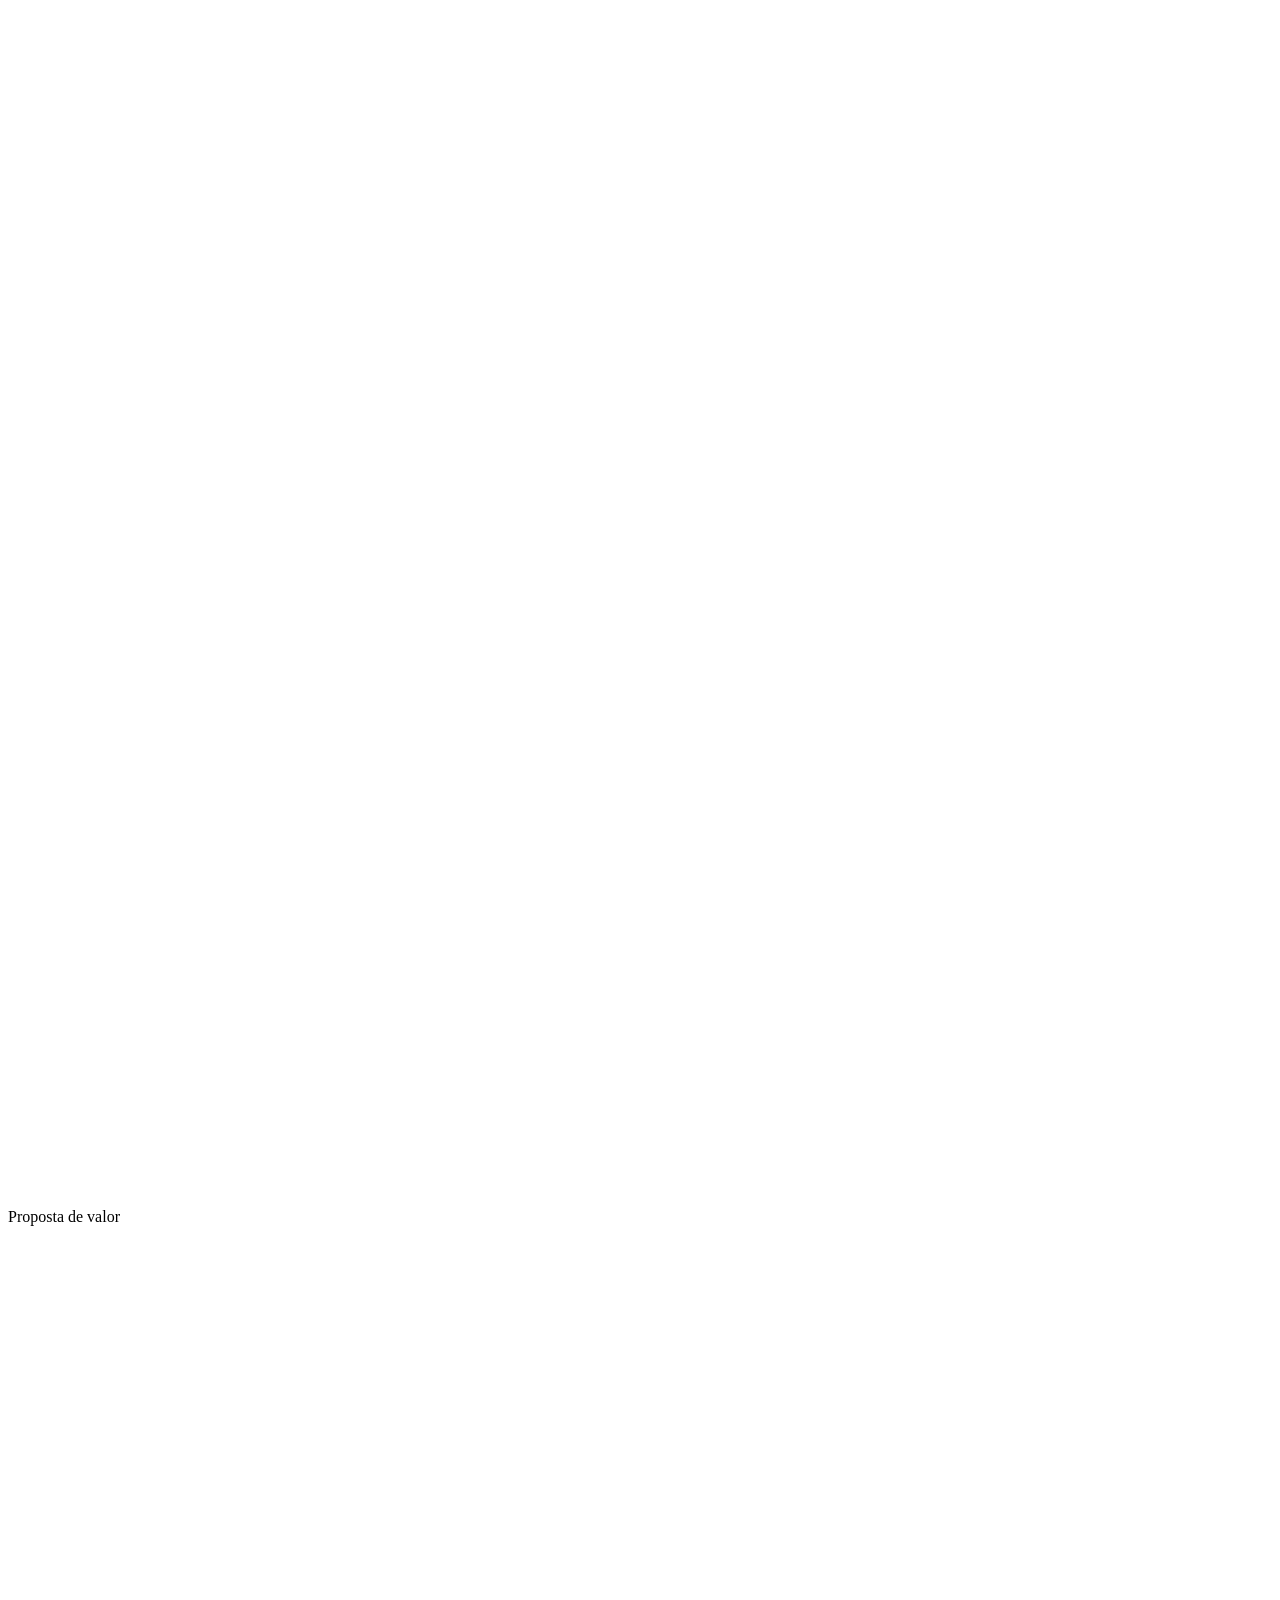
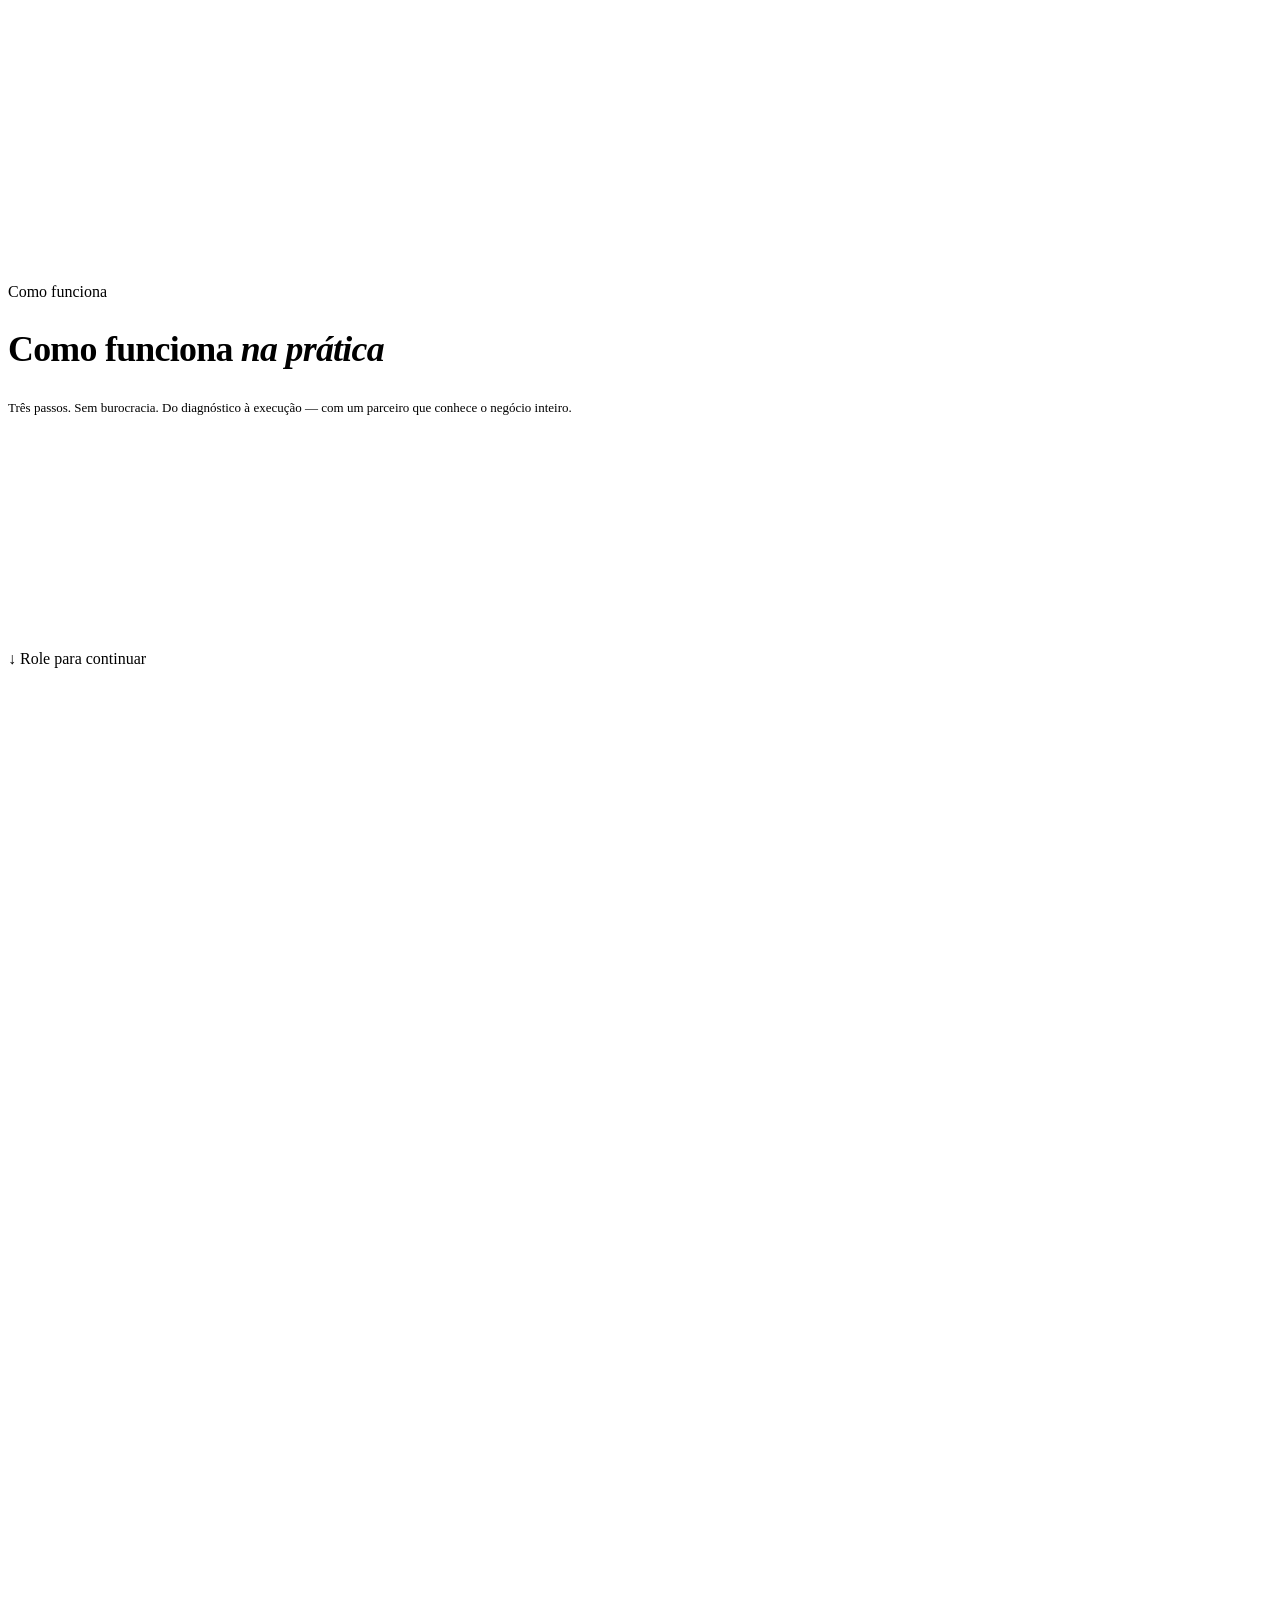
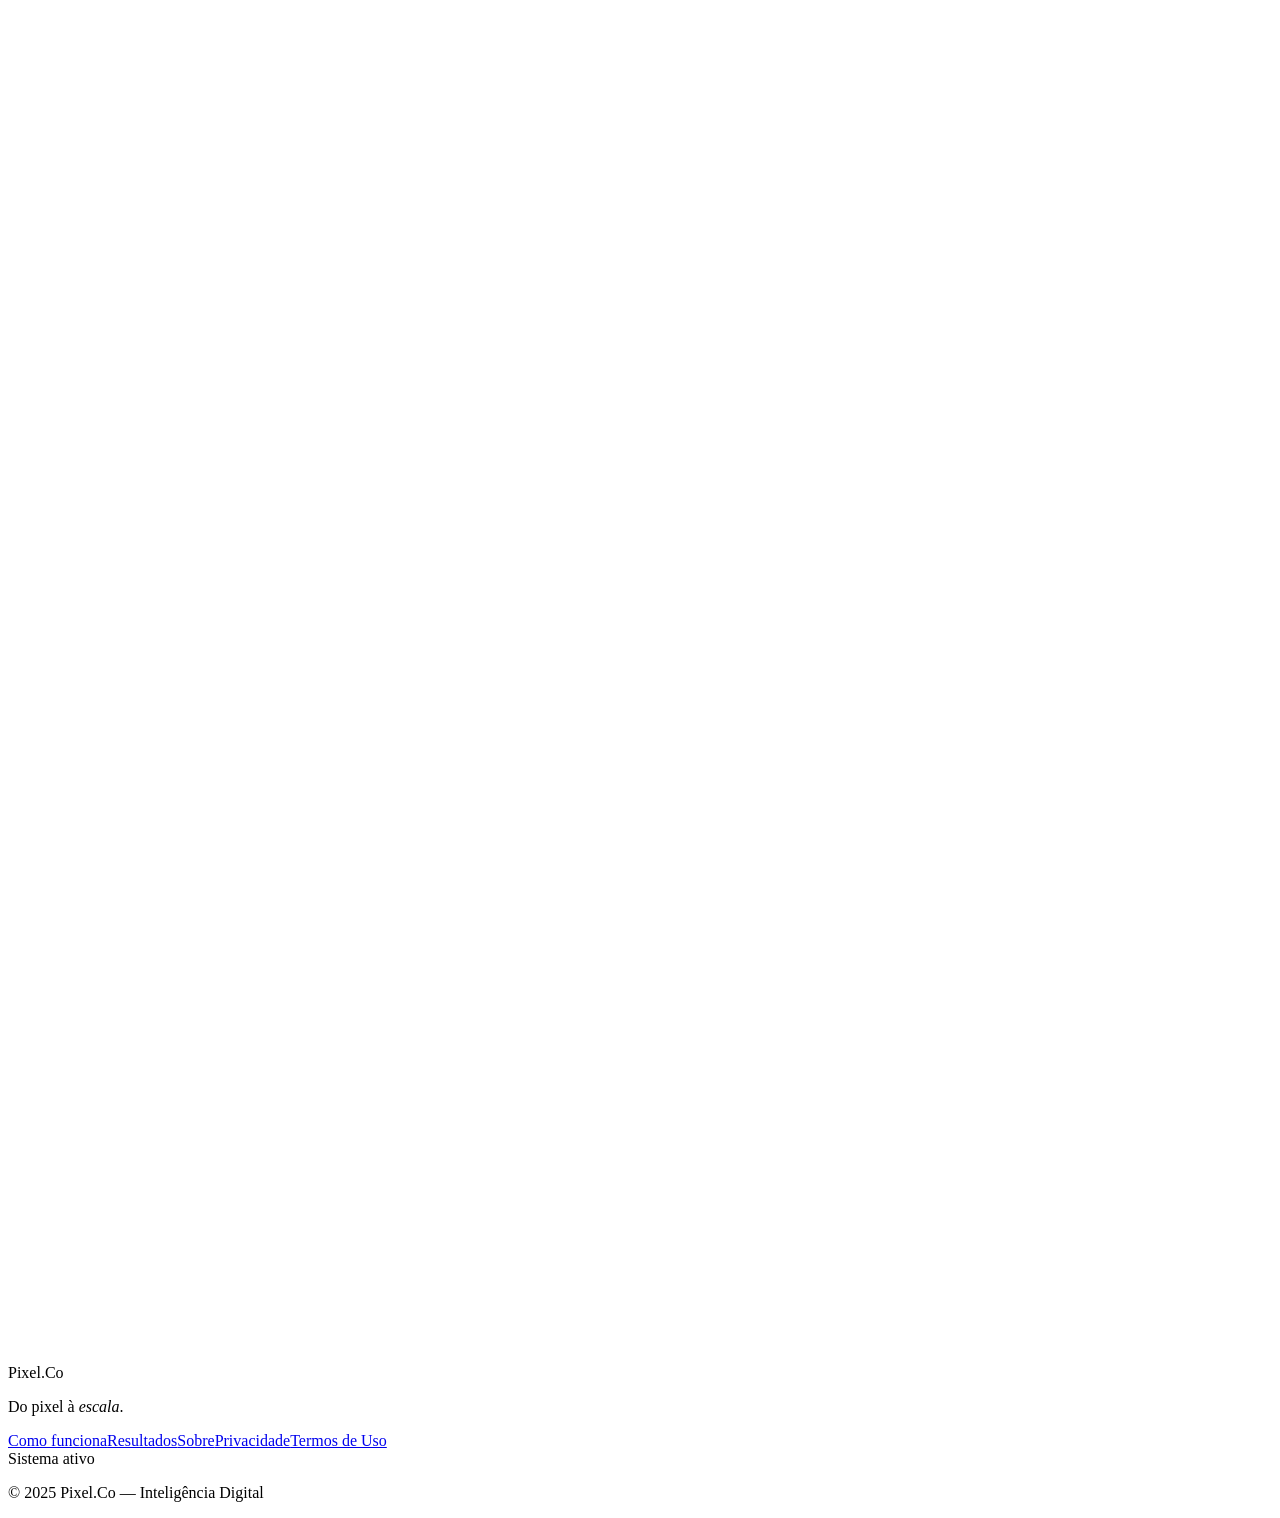
==== commit b1d83df0: "Updates" ====
--- a/index.html
+++ b/index.html
@@ -1 +1 @@
-<!DOCTYPE html><html lang="pt-BR"><head><meta charSet="utf-8"/><meta name="viewport" content="width=device-width, initial-scale=1"/><link rel="stylesheet" href="/pixel-co-site/_next/static/css/1478ef9a71103550.css" data-precedence="next"/><link rel="preload" as="script" fetchPriority="low" href="/pixel-co-site/_next/static/chunks/webpack-5d50792b26e7af0a.js"/><script src="/pixel-co-site/_next/static/chunks/fd9d1056-00bb33a35b5f8051.js" async=""></script><script src="/pixel-co-site/_next/static/chunks/23-29f30ad470c2f01a.js" async=""></script><script src="/pixel-co-site/_next/static/chunks/main-app-46f53e8ffbcdd55d.js" async=""></script><script src="/pixel-co-site/_next/static/chunks/983-b89c4574efcae96c.js" async=""></script><script src="/pixel-co-site/_next/static/chunks/app/page-2a1e33f10807bc44.js" async=""></script><title>Pixel.Co — Inteligência Digital</title><meta name="description" content="A Pixel.Co diagnostica o ecossistema digital do seu negócio e entrega a combinação certa de tráfego, tecnologia e produto digital para destravar o crescimento. Diagnóstico gratuito."/><meta property="og:title" content="Pixel.Co — Do pixel à escala."/><meta property="og:description" content="Você fatura bem. O potencial está represado. A Pixel.Co enxerga o que está bloqueando o crescimento do seu negócio — e entrega o próximo passo com clareza."/><meta property="og:type" content="website"/><meta name="twitter:card" content="summary"/><meta name="twitter:title" content="Pixel.Co — Do pixel à escala."/><meta name="twitter:description" content="Você fatura bem. O potencial está represado. A Pixel.Co enxerga o que está bloqueando o crescimento do seu negócio — e entrega o próximo passo com clareza."/><script src="/pixel-co-site/_next/static/chunks/polyfills-78c92fac7aa8fdd8.js" noModule=""></script></head><body class="bg-[#F8F7F6] text-[#0A0909] antialiased"><main><header class="fixed top-0 left-0 right-0 z-50 flex justify-center pt-4 px-4 md:px-[58px]" style="opacity:0;will-change:opacity,transform;transform:translateY(-12px)"><div class="liquid-glass rounded-pill w-full max-w-[900px] transition-all duration-400 "><div class="flex items-center justify-between px-5 py-3"><a href="#" class="flex items-center" style="min-width:80px" aria-label="Pixel.Co"><span class="font-extrabold text-[18px] tracking-[-0.03em] text-[#0A0909]">Pixel<span class="text-[#C4962A]">.</span>Co</span></a><nav class="hidden md:flex items-center gap-7"><a href="#como-funciona" class="text-[11px] font-semibold text-[#6B6B6B] hover:text-[#0A0909] transition-colors duration-200 tracking-widest uppercase">Como funciona</a><a href="#cases" class="text-[11px] font-semibold text-[#6B6B6B] hover:text-[#0A0909] transition-colors duration-200 tracking-widest uppercase">Cases</a><a href="#diagnostico" class="text-[11px] font-semibold text-[#6B6B6B] hover:text-[#0A0909] transition-colors duration-200 tracking-widest uppercase">Diagnóstico</a></nav><a href="#diagnostico" class="flex items-center gap-1.5 px-4 py-2 rounded-pill bg-[#0A0909] text-[#F8F8F8] text-[10px] font-bold uppercase tracking-widest hover:bg-[#333333] transition-colors duration-200" tabindex="0">Começar diagnóstico<svg xmlns="http://www.w3.org/2000/svg" width="11" height="11" viewBox="0 0 24 24" fill="none" stroke="currentColor" stroke-width="2.5" stroke-linecap="round" stroke-linejoin="round" class="lucide lucide-arrow-right"><path d="M5 12h14"></path><path d="m12 5 7 7-7 7"></path></svg></a></div></div></header><section class="relative min-h-[100dvh] flex flex-col justify-end overflow-hidden"><div class="absolute inset-0 z-0"><video autoPlay="" muted="" loop="" playsInline="" class="w-full h-full object-cover" src="https://d8j0ntlcm91z4.cloudfront.net/user_38xzZboKViGWJOttwIXH07lWA1P/hf_20260405_074625_a81f018a-956b-43fb-9aee-4d1508e30e6a.mp4"></video><div class="absolute inset-0" style="background:rgba(248,247,246,0.82)"></div><div class="absolute inset-0 pixel-grid" style="opacity:0.35"></div></div><div class="relative z-10 w-full max-w-[1400px] mx-auto px-[34px] lg:px-[58px] pb-20 pt-36"><div class="max-w-[720px]"><div class="section-label mb-8" style="opacity:0;will-change:opacity,transform;transform:translateY(22px)">Inteligência Digital</div><h1 class="font-extrabold text-[#0A0909] mb-8" style="font-size:clamp(34px, 4.6vw, 64px);line-height:0.93;letter-spacing:-0.03em;opacity:0;will-change:opacity,transform;transform:translateY(22px)">Você investe. Você fatura.<br/>E ainda assim sente que está<!-- --> <em>deixando dinheiro</em> <!-- -->na mesa.</h1><p class="text-[#6B6B6B] mb-10 max-w-[58ch]" style="font-size:18px;line-height:1.55;font-weight:400;opacity:0;will-change:opacity,transform;transform:translateY(22px)">A Pixel.Co diagnostica o ecossistema digital do seu negócio inteiro — e entrega o próximo passo com clareza. Não mais um serviço. A combinação certa para o momento que você está.</p><div class="grid grid-cols-3 gap-0 mb-12 divide-x divide-[#E6E5E3]" style="opacity:0;will-change:opacity,transform;transform:translateY(22px)"><div class="flex flex-col gap-1 px-0 pr-6 first:pl-0 pl-6" style="opacity:0;transform:translateY(10px)"><span class="font-extrabold text-[#0A0909] font-mono leading-none" style="font-size:clamp(24px, 3vw, 44px)">+R$ 1,2M</span><span class="text-[11px] text-[#8C8B89] font-medium leading-snug max-w-[18ch]">em receita incremental identificada em diagnósticos</span></div><div class="flex flex-col gap-1 px-0 pr-6 first:pl-0 pl-6" style="opacity:0;transform:translateY(10px)"><span class="font-extrabold text-[#0A0909] font-mono leading-none" style="font-size:clamp(24px, 3vw, 44px)">47%</span><span class="text-[11px] text-[#8C8B89] font-medium leading-snug max-w-[18ch]">de aumento médio em conversão nos primeiros 90 dias</span></div><div class="flex flex-col gap-1 px-0 pr-6 first:pl-0 pl-6" style="opacity:0;transform:translateY(10px)"><span class="font-extrabold text-[#0A0909] font-mono leading-none" style="font-size:clamp(24px, 3vw, 44px)">100%</span><span class="text-[11px] text-[#8C8B89] font-medium leading-snug max-w-[18ch]">dos clientes com dashboard em tempo real</span></div></div><div class="flex flex-col sm:flex-row items-start gap-4" style="opacity:0;will-change:opacity,transform;transform:translateY(22px)"><a href="#diagnostico" class="flex items-center gap-2 px-6 py-3.5 bg-[#0A0909] text-[#F8F7F6] rounded-lg font-bold text-sm tracking-tight hover:bg-[#333333] transition-colors duration-200" tabindex="0">Quero entender o que está represando meu crescimento<svg xmlns="http://www.w3.org/2000/svg" width="15" height="15" viewBox="0 0 24 24" fill="none" stroke="currentColor" stroke-width="2" stroke-linecap="round" stroke-linejoin="round" class="lucide lucide-arrow-right"><path d="M5 12h14"></path><path d="m12 5 7 7-7 7"></path></svg></a><a href="#como-funciona" class="flex items-center gap-1.5 text-[13px] font-semibold text-[#6B6B6B] hover:text-[#0A0909] transition-colors duration-200 py-3.5">Ver como funciona<svg xmlns="http://www.w3.org/2000/svg" width="14" height="14" viewBox="0 0 24 24" fill="none" stroke="currentColor" stroke-width="2" stroke-linecap="round" stroke-linejoin="round" class="lucide lucide-chevron-down"><path d="m6 9 6 6 6-6"></path></svg></a></div><p class="text-[11px] text-[#999999] tracking-wide mt-4" style="opacity:0;will-change:opacity,transform;transform:translateY(22px)">Diagnóstico gratuito. Resposta em até 24 horas. Sem compromisso.</p></div></div></section><section id="social-proof" class="py-16 lg:py-24 border-y border-[#E6E5E3] bg-[#F8F7F6]"><div class="max-w-[1440px] mx-auto px-[34px] lg:px-[58px]"><div class="grid grid-cols-1 sm:grid-cols-3 gap-0 divide-y sm:divide-y-0 sm:divide-x divide-[#E6E5E3]"><div class="px-0 py-8 sm:py-0 sm:px-12 first:pl-0 last:pr-0 flex flex-col gap-2" style="opacity:0;transform:translateY(12px)"><span class="font-extrabold text-[#0A0909] font-mono" style="font-size:clamp(36px, 3.5vw, 52px);line-height:1">+47%</span><span class="text-[#6B6B6B] text-[11px] font-medium leading-snug">conversão média em 90 dias</span></div><div class="px-0 py-8 sm:py-0 sm:px-12 first:pl-0 last:pr-0 flex flex-col gap-2" style="opacity:0;transform:translateY(12px)"><span class="font-extrabold text-[#0A0909] font-mono" style="font-size:clamp(36px, 3.5vw, 52px);line-height:1">100%</span><span class="text-[#6B6B6B] text-[11px] font-medium leading-snug">dos projetos começam com diagnóstico</span></div><div class="px-0 py-8 sm:py-0 sm:px-12 first:pl-0 last:pr-0 flex flex-col gap-2" style="opacity:0;transform:translateY(12px)"><span class="font-extrabold text-[#0A0909] font-mono" style="font-size:clamp(36px, 3.5vw, 52px);line-height:1">3</span><span class="text-[#6B6B6B] text-[11px] font-medium leading-snug">novas parcerias por trimestre</span></div></div></div></section><section id="abordagem" class="w-full bg-[#FFFFFF] border-t border-[#E6E5E3]"><div class="max-w-[1400px] mx-auto px-[34px] lg:px-[58px] py-28 lg:py-36"><div class="section-label mb-16" style="opacity:0;transform:translateY(16px)">Nossa abordagem</div><div class="grid grid-cols-1 lg:grid-cols-[1.4fr_1fr] gap-8 lg:gap-12 items-stretch"><div class="relative rounded-card overflow-hidden aspect-[16/9] lg:aspect-auto lg:min-h-[440px] bg-[#E6E5E3]" style="opacity:0;transform:translateX(-24px)"><video autoPlay="" muted="" loop="" playsInline="" class="w-full h-full object-cover" src="https://d8j0ntlcm91z4.cloudfront.net/user_38xzZboKViGWJOttwIXH07lWA1P/hf_20260402_054547_9875cfc5-155a-4229-8ec8-b7ba7125cbf8.mp4"></video><div class="absolute inset-0 bg-gradient-to-t from-[#0A0909]/30 via-transparent to-transparent"></div></div><div class="liquid-glass rounded-card p-8 lg:p-10 flex flex-col justify-between" style="background:rgba(255,255,255,0.7);opacity:0;transform:translateX(24px)"><div><div class="w-8 h-px bg-[#C4962A] mb-6"></div><h2 class="font-extrabold text-[#0A0909] mb-6" style="font-size:clamp(22px, 2.4vw, 32px);line-height:1.05;letter-spacing:-0.03em">Nossa Abordagem</h2><p class="text-[#6B6B6B] mb-6" style="font-size:16px;line-height:1.65">Antes de qualquer entrega, mapeamos o ecossistema digital completo do seu negócio. Tráfego, produto, tecnologia e conteúdo — analisados juntos, porque é assim que eles funcionam na prática.</p><p class="text-[#6B6B6B]" style="font-size:16px;line-height:1.65">O resultado é um diagnóstico preciso que elimina suposições e aponta onde está o maior alavancador de crescimento disponível agora.</p></div><div class="mt-10 flex items-center gap-3 border-t border-[#E6E5E3] pt-6"><span class="w-2 h-2 rounded-full bg-[#C4962A] flex-shrink-0" style="animation:pulse-dot 2.4s ease-in-out infinite"></span><span class="text-[11px] font-semibold uppercase tracking-widest text-[#6B6B6B]">Ecossistema integrado</span></div></div></div></div></section><section id="proposta-de-valor" class="py-20 lg:py-32 border-t border-[#E6E5E3]"><div class="max-w-[1440px] mx-auto px-[34px] lg:px-[58px]"><div class="section-label mb-12 lg:mb-16">Proposta de valor</div><div class="grid grid-cols-1 lg:grid-cols-[1fr_1fr_320px] gap-4"><div class="liquid-glass rounded-card p-7 lg:row-span-2 flex flex-col gap-6 min-h-[280px] lg:min-h-[320px]" style="opacity:0;will-change:opacity,transform;transform:translateY(20px)"><div class="w-10 h-10 rounded-lg flex items-center justify-center flex-shrink-0" style="background:rgba(196,150,42,0.10)"><svg xmlns="http://www.w3.org/2000/svg" width="20" height="20" viewBox="0 0 24 24" fill="none" stroke="currentColor" stroke-width="1.5" stroke-linecap="round" stroke-linejoin="round" class="lucide lucide-search text-[#C4962A]"><circle cx="11" cy="11" r="8"></circle><path d="m21 21-4.3-4.3"></path></svg></div><div class="flex-1"><h3 class="text-[#0A0909] font-bold mb-3" style="font-size:19px;line-height:1.2">Diagnóstico antes de prescrição</h3><p class="text-[#6B6B6B] leading-relaxed max-w-[65ch]" style="font-size:13px">Na Pixel.Co, nenhuma solução é entregue antes de entender o momento do negócio do cliente. O primeiro passo de toda relação é uma análise do ecossistema digital — não uma proposta comercial.</p></div><div class="pt-4 border-t border-[#E6E5E3]"><span class="text-[11px] font-semibold text-[#C4962A] uppercase tracking-widest">100% dos projetos começam com análise</span></div></div><div class="liquid-glass rounded-card p-7 flex flex-col gap-4 min-h-[140px]" style="opacity:0;will-change:opacity,transform;transform:translateY(20px)"><div class="flex items-start justify-between gap-4"><div class="w-10 h-10 rounded-lg flex items-center justify-center flex-shrink-0" style="background:rgba(196,150,42,0.10)"><svg xmlns="http://www.w3.org/2000/svg" width="20" height="20" viewBox="0 0 24 24" fill="none" stroke="currentColor" stroke-width="1.5" stroke-linecap="round" stroke-linejoin="round" class="lucide lucide-eye text-[#C4962A]"><path d="M2.062 12.348a1 1 0 0 1 0-.696 10.75 10.75 0 0 1 19.876 0 1 1 0 0 1 0 .696 10.75 10.75 0 0 1-19.876 0"></path><circle cx="12" cy="12" r="3"></circle></svg></div></div><div><h3 class="text-[#0A0909] font-bold mb-2" style="font-size:17px;line-height:1.2">Transparência ativa</h3><p class="text-[#6B6B6B]" style="font-size:12px;line-height:1.5">Dashboard em tempo real — você não precisa perguntar. Entregamos antes de ser perguntados.</p></div></div><div class="liquid-glass rounded-card p-7 flex flex-col gap-4 min-h-[140px]" style="opacity:0;will-change:opacity,transform;transform:translateY(20px)"><div class="w-10 h-10 rounded-lg flex items-center justify-center flex-shrink-0" style="background:rgba(196,150,42,0.10)"><svg xmlns="http://www.w3.org/2000/svg" width="20" height="20" viewBox="0 0 24 24" fill="none" stroke="currentColor" stroke-width="1.5" stroke-linecap="round" stroke-linejoin="round" class="lucide lucide-target text-[#C4962A]"><circle cx="12" cy="12" r="10"></circle><circle cx="12" cy="12" r="6"></circle><circle cx="12" cy="12" r="2"></circle></svg></div><div><h3 class="text-[#0A0909] font-bold mb-2" style="font-size:17px;line-height:1.2">Resultado mensurável</h3><p class="text-[#6B6B6B]" style="font-size:12px;line-height:1.5">+47% conversão média nos primeiros 90 dias. O único produto que entregamos é crescimento.</p></div></div><div class="liquid-glass rounded-card p-7 lg:col-span-2 lg:col-start-2 flex items-center gap-6" style="opacity:0;will-change:opacity,transform;transform:translateY(20px)"><div class="flex-1"><p class="text-[#6B6B6B] text-[11px] font-semibold uppercase tracking-widest mb-1">Modelo de trabalho</p><p class="text-[#0A0909] font-semibold" style="font-size:14px">Não somos uma agência. Somos o parceiro que o seu negócio digital precisava.</p></div><div class="text-right flex-shrink-0"><div class="text-[#C4962A] font-mono font-bold text-xl">3×</div><div class="text-[#6B6B6B] text-[10px]">parcerias / trimestre</div></div></div></div></div></section><section id="manifesto" class="py-20 lg:py-32 border-t border-[#E6E5E3] bg-[#F8F7F6]"><div class="max-w-[1440px] mx-auto px-[34px] lg:px-[58px]"><div class="grid grid-cols-1 lg:grid-cols-[480px_1fr] gap-12 lg:gap-24 items-start"><div style="opacity:0;transform:translateY(12px)"><span class="accent-line"></span><span class="text-[11px] font-semibold uppercase tracking-[0.12em] text-[#6B6B6B] block mt-4 mb-6">Manifesto</span><p class="text-[#6B6B6B] max-w-[280px]" style="font-size:12px;line-height:1.6">O mercado está cheio de fornecedores que respondem perguntas. Vazio de parceiros que enxergam o que ainda não foi perguntado.</p></div><div style="opacity:0;transform:translateY(20px)"><p class="text-[#0A0909] font-light" style="font-size:clamp(18px, 2.2vw, 28px);line-height:1.45;letter-spacing:-0.01em">Não somos uma agência. Não vendemos tráfego, tecnologia ou conteúdo. Vendemos<!-- --> <em>clareza</em> <!-- -->sobre o que está represando o crescimento do seu negócio — e entregamos o ecossistema exato para destravar.</p><div class="mt-8 pt-8 border-t border-[#E6E5E3] flex items-center gap-4" style="opacity:0"><span class="w-8 h-px bg-[#C4962A] flex-shrink-0"></span><span class="text-[#6B6B6B] text-[11px] font-semibold uppercase tracking-widest">Pixel.Co — Do pixel à escala.</span></div></div></div></div></section><section id="como-funciona" class="border-t border-[#E6E5E3] bg-[#FFFFFF]"><div class="max-w-[1440px] mx-auto px-[34px] lg:px-[58px] pt-20 pb-12"><span class="accent-line"></span><span class="text-[11px] font-semibold uppercase tracking-[0.12em] text-[#6B6B6B] block mt-4 mb-6">Como funciona</span><h2 class="text-[#0A0909] font-extrabold" style="font-size:clamp(24px, 2.8vw, 40px);line-height:1.05;letter-spacing:-0.02em">Como funciona<!-- --> <em>na prática</em></h2><p class="text-[#6B6B6B] mt-4 max-w-[480px]" style="font-size:13px;line-height:1.6">Três passos. Sem burocracia. Do diagnóstico à execução — com um parceiro que conhece o negócio inteiro.</p></div><div style="height:300vh" class="relative"><div class="sticky top-0 h-screen flex items-center justify-center overflow-hidden"><div class="w-full max-w-[680px] mx-auto px-[34px] lg:px-[58px]"><div class="flex items-center gap-3 mb-10"><div style="height:6px;border-radius:99px"></div><div style="height:6px;border-radius:99px"></div><div style="height:6px;border-radius:99px"></div></div><div class="liquid-glass rounded-2xl p-8 lg:p-12" style="opacity:0;will-change:transform,opacity;transform:translateY(100%)"><div class="flex items-center gap-4 mb-8"><span class="text-[11px] font-black font-mono tracking-[0.2em]" style="color:#C4962A">01</span><div class="w-11 h-11 rounded-full border border-[#E6E5E3] flex items-center justify-center" style="background:rgba(196,150,42,0.07)"><svg xmlns="http://www.w3.org/2000/svg" width="18" height="18" viewBox="0 0 24 24" fill="none" stroke="currentColor" stroke-width="1.5" stroke-linecap="round" stroke-linejoin="round" class="lucide lucide-search text-[#C4962A]"><circle cx="11" cy="11" r="8"></circle><path d="m21 21-4.3-4.3"></path></svg></div></div><h3 class="text-[#0A0909] font-bold mb-5" style="font-size:clamp(20px, 2.2vw, 30px);line-height:1.1;letter-spacing:-0.02em">Diagnóstico do ecossistema digital</h3><p class="text-[#6B6B6B] mb-8" style="font-size:15px;line-height:1.72">Em 45 minutos de conversa, mapeamos o que está funcionando, o que está represando e o que está sendo ignorado no seu negócio digital. Não é uma apresentação da Pixel.Co — é uma análise do seu momento.</p><div class="border-t border-[#E6E5E3] pt-5"><p class="font-semibold italic" style="color:#C4962A;font-size:13px">Você sai sabendo exatamente onde o problema está.</p></div></div><p class="text-center text-[10px] text-[#AAAAAA] tracking-[0.18em] uppercase mt-6">↓ Role para continuar</p></div></div></div></section><section id="cases" class="py-20 lg:py-32 border-t border-[#E6E5E3] bg-[#F8F7F6]"><div class="max-w-[1440px] mx-auto px-[34px] lg:px-[58px]"><div class="mb-12 lg:mb-16" style="opacity:0;transform:translateY(12px)"><div class="section-label mb-6">Resultados reais</div><h2 class="text-[#0A0909] font-extrabold" style="font-size:clamp(26px, 3vw, 44px);line-height:1;letter-spacing:-0.02em">Resultados reais.<!-- --> <em>Números reais</em>.</h2><p class="text-[#6B6B6B] mt-4 max-w-[55ch]" style="font-size:14px;line-height:1.6">Cada número abaixo tem um negócio real por trás. Um problema diagnosticado, uma combinação certa de soluções e uma execução que entregou o que foi prometido.</p></div><div class="grid grid-cols-1 lg:grid-cols-3 gap-4"><div class="liquid-glass rounded-card overflow-hidden flex flex-col" style="opacity:0;transform:translateY(20px)"><div class="px-6 pt-6 pb-4 border-b border-[#E6E5E3]"><span class="text-[10px] font-bold uppercase tracking-widest text-[#C4962A]">E-commerce de Moda — Amapá</span></div><div class="px-6 py-4 flex-1 flex flex-col gap-4"><div><p class="text-[10px] font-semibold uppercase tracking-widest text-[#6B6B6B] mb-2">Situação antes</p><p class="text-[#333333] text-[12px] leading-relaxed">A loja investia R$18.000/mês em tráfego pago. Taxa de conversão: 0,8%. O problema estava sendo diagnosticado como &quot;criativo fraco&quot; há quatro meses — mais vídeos, mais variações de anúncio, mesmo resultado.</p></div><div><p class="text-[10px] font-semibold uppercase tracking-widest text-[#6B6B6B] mb-2">O que foi feito</p><p class="text-[#333333] text-[12px] leading-relaxed">O diagnóstico revelou que 74% do tráfego chegava pelo celular e encontrava um checkout com três etapas desnecessárias. Reestruturamos o funil de compra, implementamos recuperação de carrinho via push e ajustamos a segmentação para o perfil que de fato convertia.</p></div><div class="mt-auto pt-4 border-t border-[#E6E5E3]"><p class="text-[#0A0909] font-extrabold font-mono mb-1" style="font-size:clamp(15px, 1.5vw, 18px);line-height:1.2">+63% em taxa de conversão em 60 dias.</p><p class="text-[#6B6B6B] text-[11px] leading-snug">Receita mensal: R$87k → R$142k com o mesmo investimento em mídia.</p></div></div><a href="#diagnostico" class="flex items-center gap-1.5 px-6 py-4 border-t border-[#E6E5E3] text-[11px] font-semibold text-[#C4962A] hover:text-[#A07820] transition-colors duration-200 group">Quero resultados assim<svg xmlns="http://www.w3.org/2000/svg" width="12" height="12" viewBox="0 0 24 24" fill="none" stroke="currentColor" stroke-width="2.5" stroke-linecap="round" stroke-linejoin="round" class="lucide lucide-arrow-right group-hover:translate-x-0.5 transition-transform duration-200"><path d="M5 12h14"></path><path d="m12 5 7 7-7 7"></path></svg></a></div><div class="liquid-glass rounded-card overflow-hidden flex flex-col" style="opacity:0;transform:translateY(20px)"><div class="px-6 pt-6 pb-4 border-b border-[#E6E5E3]"><span class="text-[10px] font-bold uppercase tracking-widest text-[#C4962A]">Varejo de Grande Porte — Amapá</span></div><div class="px-6 py-4 flex-1 flex flex-col gap-4"><div><p class="text-[10px] font-semibold uppercase tracking-widest text-[#6B6B6B] mb-2">Situação antes</p><p class="text-[#333333] text-[12px] leading-relaxed">Rede com 4 lojas físicas e operação digital subutilizada. Mais de 12.000 clientes cadastrados sem nenhum canal de reengajamento ativo. Campanhas de tráfego desconectadas do histórico de compra na loja física.</p></div><div><p class="text-[10px] font-semibold uppercase tracking-widest text-[#6B6B6B] mb-2">O que foi feito</p><p class="text-[#333333] text-[12px] leading-relaxed">Desenvolvemos um aplicativo com catálogo digital, notificações push segmentadas por perfil de compra e integração com o sistema de estoque. As campanhas passaram a usar dados do app para retargeting com intenção de compra real.</p></div><div class="mt-auto pt-4 border-t border-[#E6E5E3]"><p class="text-[#0A0909] font-extrabold font-mono mb-1" style="font-size:clamp(15px, 1.5vw, 18px);line-height:1.2">+8.400 downloads nos primeiros 45 dias.</p><p class="text-[#6B6B6B] text-[11px] leading-snug">Recompra +38% entre usuários do app. CPV reduzido em 22%.</p></div></div><a href="#diagnostico" class="flex items-center gap-1.5 px-6 py-4 border-t border-[#E6E5E3] text-[11px] font-semibold text-[#C4962A] hover:text-[#A07820] transition-colors duration-200 group">Quero resultados assim<svg xmlns="http://www.w3.org/2000/svg" width="12" height="12" viewBox="0 0 24 24" fill="none" stroke="currentColor" stroke-width="2.5" stroke-linecap="round" stroke-linejoin="round" class="lucide lucide-arrow-right group-hover:translate-x-0.5 transition-transform duration-200"><path d="M5 12h14"></path><path d="m12 5 7 7-7 7"></path></svg></a></div><div class="liquid-glass rounded-card overflow-hidden flex flex-col" style="opacity:0;transform:translateY(20px)"><div class="px-6 pt-6 pb-4 border-b border-[#E6E5E3]"><span class="text-[10px] font-bold uppercase tracking-widest text-[#C4962A]">E-commerce de Nicho — Empreendedora</span></div><div class="px-6 py-4 flex-1 flex flex-col gap-4"><div><p class="text-[10px] font-semibold uppercase tracking-widest text-[#6B6B6B] mb-2">Situação antes</p><p class="text-[#333333] text-[12px] leading-relaxed">Negócio validado com produto de alta margem, faturando R$80k/mês via Instagram e indicação. Sem site próprio, sem tráfego pago, sem funil estruturado. Potencial represado sem um caminho claro para escalar.</p></div><div><p class="text-[10px] font-semibold uppercase tracking-widest text-[#6B6B6B] mb-2">O que foi feito</p><p class="text-[#333333] text-[12px] leading-relaxed">O diagnóstico revelou dependência de um único canal (DM do Instagram) para fechar vendas. Construímos e-commerce de alta conversão integrado ao tráfego pago e à produção de criativos. A operação passou de manual para sistematizada em 45 dias.</p></div><div class="mt-auto pt-4 border-t border-[#E6E5E3]"><p class="text-[#0A0909] font-extrabold font-mono mb-1" style="font-size:clamp(15px, 1.5vw, 18px);line-height:1.2">Faturamento: R$80k → R$210k/mês em 90 dias.</p><p class="text-[#6B6B6B] text-[11px] leading-snug">Custo de aquisição caiu 41%. Vendas saíram do DM para o dashboard.</p></div></div><a href="#diagnostico" class="flex items-center gap-1.5 px-6 py-4 border-t border-[#E6E5E3] text-[11px] font-semibold text-[#C4962A] hover:text-[#A07820] transition-colors duration-200 group">Quero resultados assim<svg xmlns="http://www.w3.org/2000/svg" width="12" height="12" viewBox="0 0 24 24" fill="none" stroke="currentColor" stroke-width="2.5" stroke-linecap="round" stroke-linejoin="round" class="lucide lucide-arrow-right group-hover:translate-x-0.5 transition-transform duration-200"><path d="M5 12h14"></path><path d="m12 5 7 7-7 7"></path></svg></a></div></div></div></section><section id="diagnostico" class="relative py-28 lg:py-40 border-t border-[#E6E5E3] overflow-hidden bg-[#FFFFFF]"><div class="absolute inset-0 pixel-grid pointer-events-none" style="opacity:0.5"></div><div class="relative z-10 max-w-[1440px] mx-auto px-[34px] lg:px-[58px]"><div class="flex flex-col items-center text-center"><div style="opacity:0;transform:translateY(16px)"><span class="accent-line mx-auto"></span></div><h2 class="text-[#0A0909] font-extrabold mt-6 mb-4" style="font-size:clamp(28px, 3.5vw, 52px);line-height:1;letter-spacing:-0.02em;opacity:0;transform:translateY(20px)">Agende seu<!-- --> <em class="em-serif" style="color:#C4962A;font-size:1.02em">diagnóstico</em> <!-- -->gratuito.</h2><p class="text-[#6B6B6B] mb-12 max-w-[48ch]" style="font-size:15px;line-height:1.65;opacity:0;transform:translateY(16px)">Em 45 minutos, você sai com clareza sobre o que está funcionando, o que está quebrando e qual é o próximo passo para o seu negócio. Sem apresentação de portfólio. Sem pitch de serviços. Só o que importa para o seu momento.</p><div class="w-full max-w-[520px]" style="opacity:0;transform:translateY(20px)"><form class="liquid-glass rounded-card p-8 flex flex-col gap-4 text-left"><div class="flex flex-col gap-1"><label for="name" class="text-[11px] font-semibold uppercase tracking-widest text-[#6B6B6B]">Nome completo *</label><input id="name" type="text" required="" class="w-full px-4 py-2.5 rounded-lg bg-white border border-[#E6E5E3] text-[#0A0909] text-sm focus:outline-none focus:border-[#C4962A] transition-colors duration-200" placeholder="Seu nome"/></div><div class="flex flex-col gap-1"><label for="email" class="text-[11px] font-semibold uppercase tracking-widest text-[#6B6B6B]">Email *</label><input id="email" type="email" required="" class="w-full px-4 py-2.5 rounded-lg bg-white border border-[#E6E5E3] text-[#0A0909] text-sm focus:outline-none focus:border-[#C4962A] transition-colors duration-200" placeholder="seu@email.com"/></div><div class="flex flex-col gap-1"><label for="whatsapp" class="text-[11px] font-semibold uppercase tracking-widest text-[#6B6B6B]">WhatsApp com DDD *</label><input id="whatsapp" type="tel" required="" class="w-full px-4 py-2.5 rounded-lg bg-white border border-[#E6E5E3] text-[#0A0909] text-sm focus:outline-none focus:border-[#C4962A] transition-colors duration-200" placeholder="(96) 99999-0000"/></div><div class="flex flex-col gap-1"><label for="desafio" class="text-[11px] font-semibold uppercase tracking-widest text-[#6B6B6B]">Maior desafio agora <span class="normal-case tracking-normal">(opcional)</span></label><textarea id="desafio" rows="3" class="w-full px-4 py-2.5 rounded-lg bg-white border border-[#E6E5E3] text-[#0A0909] text-sm focus:outline-none focus:border-[#C4962A] transition-colors duration-200 resize-none" placeholder="Ex: Invisto em tráfego mas não sei se está convertendo de verdade."></textarea></div><button type="submit" class="w-full flex items-center justify-center gap-2 px-6 py-3.5 bg-[#C4962A] text-white rounded-lg font-bold text-sm hover:bg-[#A07820] transition-colors duration-200 disabled:opacity-60" tabindex="0">Quero entender o que está represando meu crescimento<svg xmlns="http://www.w3.org/2000/svg" width="15" height="15" viewBox="0 0 24 24" fill="none" stroke="currentColor" stroke-width="2" stroke-linecap="round" stroke-linejoin="round" class="lucide lucide-arrow-right"><path d="M5 12h14"></path><path d="m12 5 7 7-7 7"></path></svg></button><p class="text-center text-[11px] text-[#999999]">Resposta em até 24 horas. Sem compromisso.</p></form></div></div></div></section><footer class="bg-[#F8F7F6] border-t border-[#E6E5E3]"><div class="max-w-[1400px] mx-auto px-[34px] lg:px-[58px] py-12"><div class="flex flex-col sm:flex-row items-start sm:items-center justify-between gap-8"><div><div class="font-extrabold text-[18px] tracking-[-0.03em] text-[#0A0909] mb-1">Pixel<span class="text-[#C4962A]">.</span>Co</div><p class="text-[#6B6B6B] text-[11px]">Do pixel à<!-- --> <em class="em-serif text-[#C4962A]">escala</em>.</p></div><nav class="flex flex-wrap items-center gap-6"><a href="#como-funciona" class="text-[11px] text-[#6B6B6B] hover:text-[#0A0909] transition-colors duration-200 font-medium tracking-wide">Como funciona</a><a href="#cases" class="text-[11px] text-[#6B6B6B] hover:text-[#0A0909] transition-colors duration-200 font-medium tracking-wide">Resultados</a><a href="#manifesto" class="text-[11px] text-[#6B6B6B] hover:text-[#0A0909] transition-colors duration-200 font-medium tracking-wide">Sobre</a><a href="#privacidade" class="text-[11px] text-[#6B6B6B] hover:text-[#0A0909] transition-colors duration-200 font-medium tracking-wide">Privacidade</a><a href="#termos" class="text-[11px] text-[#6B6B6B] hover:text-[#0A0909] transition-colors duration-200 font-medium tracking-wide">Termos de Uso</a></nav><div class="flex flex-col items-end gap-2"><div class="flex items-center gap-2"><span class="w-1.5 h-1.5 rounded-full bg-[#C4962A] flex-shrink-0" style="animation:pulse-dot 2.4s ease-in-out infinite"></span><span class="text-[11px] font-semibold text-[#6B6B6B]">Sistema ativo</span></div><p class="text-[#BFBDBA] text-[10px] font-mono">© 2025 Pixel.Co — Inteligência Digital</p></div></div></div></footer></main><script src="/pixel-co-site/_next/static/chunks/webpack-5d50792b26e7af0a.js" async=""></script><script>(self.__next_f=self.__next_f||[]).push([0]);self.__next_f.push([2,null])</script><script>self.__next_f.push([1,"1:HL[\"/pixel-co-site/_next/static/css/1478ef9a71103550.css\",\"style\"]\n"])</script><script>self.__next_f.push([1,"2:I[5751,[],\"\"]\n4:I[8599,[\"983\",\"static/chunks/983-b89c4574efcae96c.js\",\"931\",\"static/chunks/app/page-2a1e33f10807bc44.js\"],\"default\"]\n5:I[6748,[\"983\",\"static/chunks/983-b89c4574efcae96c.js\",\"931\",\"static/chunks/app/page-2a1e33f10807bc44.js\"],\"default\"]\n6:I[4101,[\"983\",\"static/chunks/983-b89c4574efcae96c.js\",\"931\",\"static/chunks/app/page-2a1e33f10807bc44.js\"],\"default\"]\n7:I[6772,[\"983\",\"static/chunks/983-b89c4574efcae96c.js\",\"931\",\"static/chunks/app/page-2a1e33f10807bc44.js\"],\"default\"]\n8:I[4258,[\"983\",\"static/chunks/983-b89c4574efcae96c.js\",\"931\",\"static/chunks/app/page-2a1e33f10807bc44.js\"],\"default\"]\n9:I[763,[\"983\",\"static/chunks/983-b89c4574efcae96c.js\",\"931\",\"static/chunks/app/page-2a1e33f10807bc44.js\"],\"default\"]\na:I[4495,[\"983\",\"static/chunks/983-b89c4574efcae96c.js\",\"931\",\"static/chunks/app/page-2a1e33f10807bc44.js\"],\"default\"]\nb:I[9832,[\"983\",\"static/chunks/983-b89c4574efcae96c.js\",\"931\",\"static/chunks/app/page-2a1e33f10807bc44.js\"],\"default\"]\nc:I[2582,[\"983\",\"static/chunks/983-b89c4574efcae96c.js\",\"931\",\"static/chunks/app/page-2a1e33f10807bc44.js\"],\"default\"]\nd:I[2674,[\"983\",\"static/chunks/983-b89c4574efcae96c.js\",\"931\",\"static/chunks/app/page-2a1e33f10807bc44.js\"],\"default\"]\ne:I[9275,[],\"\"]\nf:I[1343,[],\"\"]\n11:I[6130,[],\"\"]\n12:[]\n"])</script><script>self.__next_f.push([1,"0:[[[\"$\",\"link\",\"0\",{\"rel\":\"stylesheet\",\"href\":\"/pixel-co-site/_next/static/css/1478ef9a71103550.css\",\"precedence\":\"next\",\"crossOrigin\":\"$undefined\"}]],[\"$\",\"$L2\",null,{\"buildId\":\"WJKzN6NeSsyoHgAixFc9z\",\"assetPrefix\":\"/pixel-co-site\",\"initialCanonicalUrl\":\"/\",\"initialTree\":[\"\",{\"children\":[\"__PAGE__\",{}]},\"$undefined\",\"$undefined\",true],\"initialSeedData\":[\"\",{\"children\":[\"__PAGE__\",{},[[\"$L3\",[\"$\",\"main\",null,{\"children\":[[\"$\",\"$L4\",null,{}],[\"$\",\"$L5\",null,{}],[\"$\",\"$L6\",null,{}],[\"$\",\"$L7\",null,{}],[\"$\",\"$L8\",null,{}],[\"$\",\"$L9\",null,{}],[\"$\",\"$La\",null,{}],[\"$\",\"$Lb\",null,{}],[\"$\",\"$Lc\",null,{}],[\"$\",\"$Ld\",null,{}]]}]],null],null]},[[\"$\",\"html\",null,{\"lang\":\"pt-BR\",\"children\":[\"$\",\"body\",null,{\"className\":\"bg-[#F8F7F6] text-[#0A0909] antialiased\",\"children\":[\"$\",\"$Le\",null,{\"parallelRouterKey\":\"children\",\"segmentPath\":[\"children\"],\"error\":\"$undefined\",\"errorStyles\":\"$undefined\",\"errorScripts\":\"$undefined\",\"template\":[\"$\",\"$Lf\",null,{}],\"templateStyles\":\"$undefined\",\"templateScripts\":\"$undefined\",\"notFound\":[[\"$\",\"title\",null,{\"children\":\"404: This page could not be found.\"}],[\"$\",\"div\",null,{\"style\":{\"fontFamily\":\"system-ui,\\\"Segoe UI\\\",Roboto,Helvetica,Arial,sans-serif,\\\"Apple Color Emoji\\\",\\\"Segoe UI Emoji\\\"\",\"height\":\"100vh\",\"textAlign\":\"center\",\"display\":\"flex\",\"flexDirection\":\"column\",\"alignItems\":\"center\",\"justifyContent\":\"center\"},\"children\":[\"$\",\"div\",null,{\"children\":[[\"$\",\"style\",null,{\"dangerouslySetInnerHTML\":{\"__html\":\"body{color:#000;background:#fff;margin:0}.next-error-h1{border-right:1px solid rgba(0,0,0,.3)}@media (prefers-color-scheme:dark){body{color:#fff;background:#000}.next-error-h1{border-right:1px solid rgba(255,255,255,.3)}}\"}}],[\"$\",\"h1\",null,{\"className\":\"next-error-h1\",\"style\":{\"display\":\"inline-block\",\"margin\":\"0 20px 0 0\",\"padding\":\"0 23px 0 0\",\"fontSize\":24,\"fontWeight\":500,\"verticalAlign\":\"top\",\"lineHeight\":\"49px\"},\"children\":\"404\"}],[\"$\",\"div\",null,{\"style\":{\"display\":\"inline-block\"},\"children\":[\"$\",\"h2\",null,{\"style\":{\"fontSize\":14,\"fontWeight\":400,\"lineHeight\":\"49px\",\"margin\":0},\"children\":\"This page could not be found.\"}]}]]}]}]],\"notFoundStyles\":[],\"styles\":null}]}]}],null],null],\"couldBeIntercepted\":false,\"initialHead\":[null,\"$L10\"],\"globalErrorComponent\":\"$11\",\"missingSlots\":\"$W12\"}]]\n"])</script><script>self.__next_f.push([1,"10:[[\"$\",\"meta\",\"0\",{\"name\":\"viewport\",\"content\":\"width=device-width, initial-scale=1\"}],[\"$\",\"meta\",\"1\",{\"charSet\":\"utf-8\"}],[\"$\",\"title\",\"2\",{\"children\":\"Pixel.Co — Inteligência Digital\"}],[\"$\",\"meta\",\"3\",{\"name\":\"description\",\"content\":\"A Pixel.Co diagnostica o ecossistema digital do seu negócio e entrega a combinação certa de tráfego, tecnologia e produto digital para destravar o crescimento. Diagnóstico gratuito.\"}],[\"$\",\"meta\",\"4\",{\"property\":\"og:title\",\"content\":\"Pixel.Co — Do pixel à escala.\"}],[\"$\",\"meta\",\"5\",{\"property\":\"og:description\",\"content\":\"Você fatura bem. O potencial está represado. A Pixel.Co enxerga o que está bloqueando o crescimento do seu negócio — e entrega o próximo passo com clareza.\"}],[\"$\",\"meta\",\"6\",{\"property\":\"og:type\",\"content\":\"website\"}],[\"$\",\"meta\",\"7\",{\"name\":\"twitter:card\",\"content\":\"summary\"}],[\"$\",\"meta\",\"8\",{\"name\":\"twitter:title\",\"content\":\"Pixel.Co — Do pixel à escala.\"}],[\"$\",\"meta\",\"9\",{\"name\":\"twitter:description\",\"content\":\"Você fatura bem. O potencial está represado. A Pixel.Co enxerga o que está bloqueando o crescimento do seu negócio — e entrega o próximo passo com clareza.\"}]]\n3:null\n"])</script></body></html>+<!DOCTYPE html><html lang="pt-BR"><head><meta charSet="utf-8"/><meta name="viewport" content="width=device-width, initial-scale=1"/><link rel="stylesheet" href="/pixel-co-site/_next/static/css/cc158030b32abac4.css" data-precedence="next"/><link rel="preload" as="script" fetchPriority="low" href="/pixel-co-site/_next/static/chunks/webpack-5d50792b26e7af0a.js"/><script src="/pixel-co-site/_next/static/chunks/fd9d1056-00bb33a35b5f8051.js" async=""></script><script src="/pixel-co-site/_next/static/chunks/23-29f30ad470c2f01a.js" async=""></script><script src="/pixel-co-site/_next/static/chunks/main-app-209f11320959b04f.js" async=""></script><script src="/pixel-co-site/_next/static/chunks/983-b89c4574efcae96c.js" async=""></script><script src="/pixel-co-site/_next/static/chunks/app/page-dd9604b322182c8f.js" async=""></script><title>Pixel.Co — Inteligência Digital</title><meta name="description" content="A Pixel.Co diagnostica o ecossistema digital do seu negócio e entrega a combinação certa de tráfego, tecnologia e produto digital para destravar o crescimento. Diagnóstico gratuito."/><meta property="og:title" content="Pixel.Co — Do pixel à escala."/><meta property="og:description" content="Você fatura bem. O potencial está represado. A Pixel.Co enxerga o que está bloqueando o crescimento do seu negócio — e entrega o próximo passo com clareza."/><meta property="og:type" content="website"/><meta name="twitter:card" content="summary"/><meta name="twitter:title" content="Pixel.Co — Do pixel à escala."/><meta name="twitter:description" content="Você fatura bem. O potencial está represado. A Pixel.Co enxerga o que está bloqueando o crescimento do seu negócio — e entrega o próximo passo com clareza."/><script src="/pixel-co-site/_next/static/chunks/polyfills-78c92fac7aa8fdd8.js" noModule=""></script></head><body class="bg-[#F8F7F6] text-[#0A0909] antialiased"><main><header class="fixed top-0 left-0 right-0 z-50 flex justify-center pt-4 px-4 md:px-[58px]" style="opacity:0;will-change:opacity,transform;transform:translateY(-12px)"><div class="liquid-glass rounded-pill w-full max-w-[900px] transition-all duration-400 "><div class="flex items-center justify-between px-5 py-3"><a href="#" class="flex items-center" style="min-width:80px" aria-label="Pixel.Co"><span class="font-extrabold text-[18px] tracking-[-0.03em] text-[#0A0909]">Pixel<span class="text-[#C4962A]">.</span>Co</span></a><nav class="hidden md:flex items-center gap-7"><a href="#como-funciona" class="text-[11px] font-semibold text-[#6B6B6B] hover:text-[#0A0909] transition-colors duration-200 tracking-widest uppercase">Como funciona</a><a href="#cases" class="text-[11px] font-semibold text-[#6B6B6B] hover:text-[#0A0909] transition-colors duration-200 tracking-widest uppercase">Resultados</a><a href="#diagnostico" class="text-[11px] font-semibold text-[#6B6B6B] hover:text-[#0A0909] transition-colors duration-200 tracking-widest uppercase">Diagnóstico</a></nav><a href="#diagnostico" class="flex items-center gap-1.5 px-4 py-2 rounded-pill bg-[#0A0909] text-[#F8F8F8] text-[10px] font-bold uppercase tracking-widest hover:bg-[#333333] transition-colors duration-200" tabindex="0">Começar diagnóstico<svg xmlns="http://www.w3.org/2000/svg" width="11" height="11" viewBox="0 0 24 24" fill="none" stroke="currentColor" stroke-width="2.5" stroke-linecap="round" stroke-linejoin="round" class="lucide lucide-arrow-right"><path d="M5 12h14"></path><path d="m12 5 7 7-7 7"></path></svg></a></div></div></header><section class="relative min-h-[100dvh] flex flex-col justify-center items-center overflow-hidden"><div class="absolute inset-0 z-0"><video autoPlay="" muted="" loop="" playsInline="" class="w-full h-full object-cover" src="https://d8j0ntlcm91z4.cloudfront.net/user_38xzZboKViGWJOttwIXH07lWA1P/hf_20260405_074625_a81f018a-956b-43fb-9aee-4d1508e30e6a.mp4"></video><div class="absolute inset-0" style="background:rgba(248,247,246,0.82)"></div><div class="absolute inset-0 pixel-grid" style="opacity:0.35"></div></div><div class="relative z-10 w-full max-w-[1400px] mx-auto px-[34px] lg:px-[58px] pb-20 pt-36"><div class="max-w-[840px] mx-auto flex flex-col items-center text-center"><div class="section-label mb-8 justify-center" style="opacity:0;will-change:opacity,transform;transform:translateY(22px)">Inteligência Digital</div><h1 class="font-extrabold text-[#0A0909] mb-8" style="font-size:clamp(34px, 4.6vw, 64px);line-height:0.93;letter-spacing:-0.03em;opacity:0;will-change:opacity,transform;transform:translateY(22px)">Você construiu um negócio que funciona. O próximo nível está esperando.</h1><p class="text-[#6B6B6B] mb-10 max-w-[58ch] mx-auto" style="font-size:18px;line-height:1.55;font-weight:400;opacity:0;will-change:opacity,transform;transform:translateY(22px)">A Pixel.Co diagnostica o ecossistema digital do seu negócio inteiro — e entrega o próximo passo com clareza. Não mais um serviço. A combinação certa para o momento que você está.</p><div class="grid grid-cols-3 gap-0 mb-12 divide-x divide-[#E6E5E3] w-full" style="opacity:0;will-change:opacity,transform;transform:translateY(22px)"><div class="flex flex-col gap-1 px-0 pr-6 first:pl-0 pl-6" style="opacity:0;transform:translateY(10px)"><span class="font-extrabold text-[#0A0909] font-mono leading-none" style="font-size:clamp(24px, 3vw, 44px)">+R$ 1,2M</span><span class="text-[11px] text-[#8C8B89] font-medium leading-snug max-w-[18ch]">em receita incremental identificada em diagnósticos</span></div><div class="flex flex-col gap-1 px-0 pr-6 first:pl-0 pl-6" style="opacity:0;transform:translateY(10px)"><span class="font-extrabold text-[#0A0909] font-mono leading-none" style="font-size:clamp(24px, 3vw, 44px)">47%</span><span class="text-[11px] text-[#8C8B89] font-medium leading-snug max-w-[18ch]">de aumento médio em conversão nos primeiros 90 dias</span></div><div class="flex flex-col gap-1 px-0 pr-6 first:pl-0 pl-6" style="opacity:0;transform:translateY(10px)"><span class="font-extrabold text-[#0A0909] font-mono leading-none" style="font-size:clamp(24px, 3vw, 44px)">100%</span><span class="text-[11px] text-[#8C8B89] font-medium leading-snug max-w-[18ch]">dos clientes com dashboard em tempo real</span></div></div><div class="flex flex-col sm:flex-row items-center justify-center gap-4" style="opacity:0;will-change:opacity,transform;transform:translateY(22px)"><a href="#diagnostico" class="flex items-center gap-2 px-6 py-3.5 bg-[#0A0909] text-[#F8F7F6] rounded-lg font-bold text-sm tracking-tight hover:bg-[#333333] transition-colors duration-200" tabindex="0">Quero entender o que está travando o meu crescimento.<svg xmlns="http://www.w3.org/2000/svg" width="15" height="15" viewBox="0 0 24 24" fill="none" stroke="currentColor" stroke-width="2" stroke-linecap="round" stroke-linejoin="round" class="lucide lucide-arrow-right"><path d="M5 12h14"></path><path d="m12 5 7 7-7 7"></path></svg></a><a href="#como-funciona" class="flex items-center gap-1.5 text-[13px] font-semibold text-[#6B6B6B] hover:text-[#0A0909] transition-colors duration-200 py-3.5">Ver como funciona<svg xmlns="http://www.w3.org/2000/svg" width="14" height="14" viewBox="0 0 24 24" fill="none" stroke="currentColor" stroke-width="2" stroke-linecap="round" stroke-linejoin="round" class="lucide lucide-chevron-down"><path d="m6 9 6 6 6-6"></path></svg></a></div><p class="text-[11px] text-[#999999] tracking-wide mt-4" style="opacity:0;will-change:opacity,transform;transform:translateY(22px)">Diagnóstico gratuito. Resposta em até 24 horas. Sem compromisso.</p></div></div></section><section id="social-proof" class="py-16 lg:py-24 border-y border-[#E6E5E3] bg-[#F8F7F6]"><div class="max-w-[1440px] mx-auto px-[34px] lg:px-[58px]"><div class="grid grid-cols-1 sm:grid-cols-3 gap-0 divide-y sm:divide-y-0 sm:divide-x divide-[#E6E5E3]"><div class="px-0 py-8 sm:py-0 sm:px-12 first:pl-0 last:pr-0 flex flex-col gap-2" style="opacity:0;transform:translateY(12px)"><span class="font-extrabold text-[#0A0909] font-mono" style="font-size:clamp(36px, 3.5vw, 52px);line-height:1">+47%</span><span class="text-[#6B6B6B] text-[11px] font-medium leading-snug">conversão média em 90 dias</span></div><div class="px-0 py-8 sm:py-0 sm:px-12 first:pl-0 last:pr-0 flex flex-col gap-2" style="opacity:0;transform:translateY(12px)"><span class="font-extrabold text-[#0A0909] font-mono" style="font-size:clamp(36px, 3.5vw, 52px);line-height:1">100%</span><span class="text-[#6B6B6B] text-[11px] font-medium leading-snug">dos projetos começam com diagnóstico</span></div><div class="px-0 py-8 sm:py-0 sm:px-12 first:pl-0 last:pr-0 flex flex-col gap-2" style="opacity:0;transform:translateY(12px)"><span class="font-extrabold text-[#0A0909] font-mono" style="font-size:clamp(36px, 3.5vw, 52px);line-height:1">3</span><span class="text-[#6B6B6B] text-[11px] font-medium leading-snug">novas parcerias por trimestre</span></div></div></div></section><section id="abordagem" class="w-full bg-[#FFFFFF] border-t border-[#E6E5E3]"><div class="max-w-[1400px] mx-auto px-[34px] lg:px-[58px] py-28 lg:py-36"><div class="section-label mb-16" style="opacity:0;transform:translateY(16px)">Nossa abordagem</div><div class="grid grid-cols-1 lg:grid-cols-[1.4fr_1fr] gap-8 lg:gap-12 items-stretch"><div class="relative rounded-card overflow-hidden aspect-[16/9] lg:aspect-auto lg:min-h-[440px] bg-[#E6E5E3]" style="opacity:0;transform:translateX(-24px)"><video autoPlay="" muted="" loop="" playsInline="" class="w-full h-full object-cover" src="https://d8j0ntlcm91z4.cloudfront.net/user_38xzZboKViGWJOttwIXH07lWA1P/hf_20260402_054547_9875cfc5-155a-4229-8ec8-b7ba7125cbf8.mp4"></video><div class="absolute inset-0 bg-gradient-to-t from-[#0A0909]/30 via-transparent to-transparent"></div></div><div class="liquid-glass rounded-card p-8 lg:p-10 flex flex-col justify-between" style="background:rgba(255,255,255,0.7);opacity:0;transform:translateX(24px)"><div><div class="w-8 h-px bg-[#C4962A] mb-6"></div><h2 class="font-extrabold text-[#0A0909] mb-6" style="font-size:clamp(22px, 2.4vw, 32px);line-height:1.05;letter-spacing:-0.03em">Nossa Abordagem</h2><p class="text-[#6B6B6B] mb-6" style="font-size:16px;line-height:1.65">Antes de qualquer entrega, mapeamos o ecossistema digital completo do seu negócio. Tráfego, produto, tecnologia e conteúdo — analisados juntos, porque é assim que eles funcionam na prática.</p><p class="text-[#6B6B6B]" style="font-size:16px;line-height:1.65">O resultado é um diagnóstico preciso que elimina suposições e aponta onde está o maior alavancador de crescimento disponível agora.</p></div><div class="mt-10 flex items-center gap-3 border-t border-[#E6E5E3] pt-6"><span class="w-2 h-2 rounded-full bg-[#C4962A] flex-shrink-0" style="animation:pulse-dot 2.4s ease-in-out infinite"></span><span class="text-[11px] font-semibold uppercase tracking-widest text-[#6B6B6B]">Ecossistema integrado</span></div></div></div></div></section><section id="proposta-de-valor" class="py-20 lg:py-32 border-t border-[#E6E5E3]"><div class="max-w-[1440px] mx-auto px-[34px] lg:px-[58px]"><div class="section-label mb-12 lg:mb-16">Proposta de valor</div><div class="grid grid-cols-1 lg:grid-cols-[1fr_1fr_320px] gap-4"><div class="liquid-glass rounded-card p-7 lg:row-span-2 flex flex-col gap-6 min-h-[280px] lg:min-h-[320px]" style="opacity:0;will-change:opacity,transform;transform:translateY(20px)"><div class="w-10 h-10 rounded-lg flex items-center justify-center flex-shrink-0" style="background:rgba(196,150,42,0.10)"><svg xmlns="http://www.w3.org/2000/svg" width="20" height="20" viewBox="0 0 24 24" fill="none" stroke="currentColor" stroke-width="1.5" stroke-linecap="round" stroke-linejoin="round" class="lucide lucide-search text-[#C4962A]"><circle cx="11" cy="11" r="8"></circle><path d="m21 21-4.3-4.3"></path></svg></div><div class="flex-1"><h3 class="text-[#0A0909] font-bold mb-3" style="font-size:19px;line-height:1.2">Diagnóstico antes de prescrição</h3><p class="text-[#6B6B6B] leading-relaxed max-w-[65ch]" style="font-size:13px">Na Pixel.Co, nenhuma solução é entregue antes de entender o momento do negócio do cliente. O primeiro passo de toda relação é uma análise do ecossistema digital — não uma proposta comercial.</p></div><div class="pt-4 border-t border-[#E6E5E3]"><span class="text-[11px] font-semibold text-[#C4962A] uppercase tracking-widest">100% dos projetos começam com análise</span></div></div><div class="liquid-glass rounded-card p-7 flex flex-col gap-4 min-h-[140px]" style="opacity:0;will-change:opacity,transform;transform:translateY(20px)"><div class="flex items-start justify-between gap-4"><div class="w-10 h-10 rounded-lg flex items-center justify-center flex-shrink-0" style="background:rgba(196,150,42,0.10)"><svg xmlns="http://www.w3.org/2000/svg" width="20" height="20" viewBox="0 0 24 24" fill="none" stroke="currentColor" stroke-width="1.5" stroke-linecap="round" stroke-linejoin="round" class="lucide lucide-eye text-[#C4962A]"><path d="M2.062 12.348a1 1 0 0 1 0-.696 10.75 10.75 0 0 1 19.876 0 1 1 0 0 1 0 .696 10.75 10.75 0 0 1-19.876 0"></path><circle cx="12" cy="12" r="3"></circle></svg></div></div><div><h3 class="text-[#0A0909] font-bold mb-2" style="font-size:17px;line-height:1.2">Transparência ativa</h3><p class="text-[#6B6B6B]" style="font-size:12px;line-height:1.5">Dashboard em tempo real — você não precisa perguntar. Entregamos antes de ser perguntados.</p></div></div><div class="liquid-glass rounded-card p-7 flex flex-col gap-4 min-h-[140px]" style="opacity:0;will-change:opacity,transform;transform:translateY(20px)"><div class="w-10 h-10 rounded-lg flex items-center justify-center flex-shrink-0" style="background:rgba(196,150,42,0.10)"><svg xmlns="http://www.w3.org/2000/svg" width="20" height="20" viewBox="0 0 24 24" fill="none" stroke="currentColor" stroke-width="1.5" stroke-linecap="round" stroke-linejoin="round" class="lucide lucide-target text-[#C4962A]"><circle cx="12" cy="12" r="10"></circle><circle cx="12" cy="12" r="6"></circle><circle cx="12" cy="12" r="2"></circle></svg></div><div><h3 class="text-[#0A0909] font-bold mb-2" style="font-size:17px;line-height:1.2">Resultado mensurável</h3><p class="text-[#6B6B6B]" style="font-size:12px;line-height:1.5">+47% conversão média nos primeiros 90 dias. O único produto que entregamos é crescimento.</p></div></div><div class="liquid-glass rounded-card p-7 lg:col-span-2 lg:col-start-2 flex items-center gap-6" style="opacity:0;will-change:opacity,transform;transform:translateY(20px)"><div class="flex-1"><p class="text-[#6B6B6B] text-[11px] font-semibold uppercase tracking-widest mb-1">Modelo de trabalho</p><p class="text-[#0A0909] font-semibold" style="font-size:14px">Não somos uma agência. Somos o parceiro que o seu negócio digital precisava.</p></div><div class="text-right flex-shrink-0"><div class="text-[#C4962A] font-mono font-bold text-xl">3×</div><div class="text-[#6B6B6B] text-[10px]">parcerias / trimestre</div></div></div></div></div></section><section id="manifesto" class="py-20 lg:py-32 border-t border-[#E6E5E3] bg-[#F8F7F6]"><div class="max-w-[1440px] mx-auto px-[34px] lg:px-[58px]"><div class="grid grid-cols-1 lg:grid-cols-[480px_1fr] gap-12 lg:gap-24 items-start"><div style="opacity:0;transform:translateY(12px)"><span class="accent-line"></span><span class="text-[11px] font-semibold uppercase tracking-[0.12em] text-[#6B6B6B] block mt-4 mb-6">Manifesto</span><p class="text-[#6B6B6B] max-w-[280px]" style="font-size:12px;line-height:1.6">O mercado está cheio de fornecedores que respondem perguntas. Vazio de parceiros que enxergam o que ainda não foi perguntado.</p></div><div style="opacity:0;transform:translateY(20px)"><p class="text-[#0A0909] font-light" style="font-size:clamp(18px, 2.2vw, 28px);line-height:1.45;letter-spacing:-0.01em">Não somos uma agência. Não vendemos tráfego, tecnologia ou conteúdo. Vendemos<!-- --> <em>clareza</em> <!-- -->sobre o que está represando o crescimento do seu negócio — e entregamos o ecossistema exato para destravar.</p><div class="mt-8 pt-8 border-t border-[#E6E5E3] flex items-center gap-4" style="opacity:0"><span class="w-8 h-px bg-[#C4962A] flex-shrink-0"></span><span class="text-[#6B6B6B] text-[11px] font-semibold uppercase tracking-widest">Pixel.Co — Do pixel à escala.</span></div></div></div></div></section><section id="como-funciona" class="border-t border-[#E6E5E3] bg-[#FFFFFF]"><div class="max-w-[1440px] mx-auto px-[34px] lg:px-[58px] pt-20 pb-12"><span class="accent-line"></span><span class="text-[11px] font-semibold uppercase tracking-[0.12em] text-[#6B6B6B] block mt-4 mb-6">Como funciona</span><h2 class="text-[#0A0909] font-extrabold" style="font-size:clamp(24px, 2.8vw, 40px);line-height:1.05;letter-spacing:-0.02em">Como funciona<!-- --> <em>na prática</em></h2><p class="text-[#6B6B6B] mt-4 max-w-[480px]" style="font-size:13px;line-height:1.6">Três passos. Sem burocracia. Do diagnóstico à execução — com um parceiro que conhece o negócio inteiro.</p></div><div style="height:300vh" class="relative"><div class="sticky top-0 h-screen flex items-center justify-center overflow-hidden"><div class="w-full max-w-[680px] mx-auto px-[34px] lg:px-[58px]"><div class="flex items-center gap-3 mb-10"><div style="height:6px;border-radius:99px"></div><div style="height:6px;border-radius:99px"></div><div style="height:6px;border-radius:99px"></div></div><div class="liquid-glass rounded-2xl p-8 lg:p-12" style="opacity:0;will-change:transform,opacity;transform:translateY(100%)"><div class="flex items-center gap-4 mb-8"><span class="text-[11px] font-black font-mono tracking-[0.2em]" style="color:#C4962A">01</span><div class="w-11 h-11 rounded-full border border-[#E6E5E3] flex items-center justify-center" style="background:rgba(196,150,42,0.07)"><svg xmlns="http://www.w3.org/2000/svg" width="18" height="18" viewBox="0 0 24 24" fill="none" stroke="currentColor" stroke-width="1.5" stroke-linecap="round" stroke-linejoin="round" class="lucide lucide-search text-[#C4962A]"><circle cx="11" cy="11" r="8"></circle><path d="m21 21-4.3-4.3"></path></svg></div></div><h3 class="text-[#0A0909] font-bold mb-5" style="font-size:clamp(20px, 2.2vw, 30px);line-height:1.1;letter-spacing:-0.02em">Diagnóstico do ecossistema digital</h3><p class="text-[#6B6B6B] mb-8" style="font-size:15px;line-height:1.72">Em 45 minutos de conversa, mapeamos o que está funcionando, o que está represando e o que está sendo ignorado no seu negócio digital. Não é uma apresentação da Pixel.Co — é uma análise do seu momento.</p><div class="border-t border-[#E6E5E3] pt-5"><p class="font-semibold italic" style="color:#C4962A;font-size:13px">Você sai sabendo exatamente onde o problema está.</p></div></div><p class="text-center text-[10px] text-[#AAAAAA] tracking-[0.18em] uppercase mt-6">↓ Role para continuar</p></div></div></div></section><section id="cases" class="py-20 lg:py-32 border-t border-[#E6E5E3] bg-[#F8F7F6]"><div class="max-w-[1440px] mx-auto px-[34px] lg:px-[58px]"><div class="mb-12 lg:mb-16" style="opacity:0;transform:translateY(12px)"><div class="section-label mb-6">Resultados reais</div><h2 class="text-[#0A0909] font-extrabold" style="font-size:clamp(26px, 3vw, 44px);line-height:1;letter-spacing:-0.02em">Resultados reais.<!-- --> <em>Números reais</em>.</h2><p class="text-[#6B6B6B] mt-4 max-w-[55ch]" style="font-size:14px;line-height:1.6">Cada número abaixo tem um negócio real por trás. Um problema diagnosticado, uma combinação certa de soluções e uma execução que entregou o que foi prometido.</p></div><div class="grid grid-cols-1 lg:grid-cols-3 gap-4"><div class="liquid-glass rounded-card overflow-hidden flex flex-col" style="opacity:0;transform:translateY(20px)"><div class="px-6 pt-6 pb-4 border-b border-[#E6E5E3]"><span class="text-[10px] font-bold uppercase tracking-widest text-[#C4962A]">E-commerce de Moda — Amapá</span></div><div class="px-6 py-4 flex-1 flex flex-col gap-4"><div><p class="text-[10px] font-semibold uppercase tracking-widest text-[#6B6B6B] mb-2">Situação antes</p><p class="text-[#333333] text-[12px] leading-relaxed">A loja investia R$18.000/mês em tráfego pago. Taxa de conversão: 0,8%. O problema estava sendo diagnosticado como &quot;criativo fraco&quot; há quatro meses — mais vídeos, mais variações de anúncio, mesmo resultado.</p></div><div><p class="text-[10px] font-semibold uppercase tracking-widest text-[#6B6B6B] mb-2">O que foi feito</p><p class="text-[#333333] text-[12px] leading-relaxed">O diagnóstico revelou que 74% do tráfego chegava pelo celular e encontrava um checkout com três etapas desnecessárias. Reestruturamos o funil de compra, implementamos recuperação de carrinho via push e ajustamos a segmentação para o perfil que de fato convertia.</p></div><div class="mt-auto pt-4 border-t border-[#E6E5E3]"><p class="text-[#0A0909] font-extrabold font-mono mb-1" style="font-size:clamp(15px, 1.5vw, 18px);line-height:1.2">+63% em taxa de conversão em 60 dias.</p><p class="text-[#6B6B6B] text-[11px] leading-snug">Receita mensal: R$87k → R$142k com o mesmo investimento em mídia.</p></div></div><a href="#diagnostico" class="flex items-center gap-1.5 px-6 py-4 border-t border-[#E6E5E3] text-[11px] font-semibold text-[#C4962A] hover:text-[#A07820] transition-colors duration-200 group">Quero resultados assim<svg xmlns="http://www.w3.org/2000/svg" width="12" height="12" viewBox="0 0 24 24" fill="none" stroke="currentColor" stroke-width="2.5" stroke-linecap="round" stroke-linejoin="round" class="lucide lucide-arrow-right group-hover:translate-x-0.5 transition-transform duration-200"><path d="M5 12h14"></path><path d="m12 5 7 7-7 7"></path></svg></a></div><div class="liquid-glass rounded-card overflow-hidden flex flex-col" style="opacity:0;transform:translateY(20px)"><div class="px-6 pt-6 pb-4 border-b border-[#E6E5E3]"><span class="text-[10px] font-bold uppercase tracking-widest text-[#C4962A]">Varejo de Grande Porte — Amapá</span></div><div class="px-6 py-4 flex-1 flex flex-col gap-4"><div><p class="text-[10px] font-semibold uppercase tracking-widest text-[#6B6B6B] mb-2">Situação antes</p><p class="text-[#333333] text-[12px] leading-relaxed">Rede com 4 lojas físicas e operação digital subutilizada. Mais de 12.000 clientes cadastrados sem nenhum canal de reengajamento ativo. Campanhas de tráfego desconectadas do histórico de compra na loja física.</p></div><div><p class="text-[10px] font-semibold uppercase tracking-widest text-[#6B6B6B] mb-2">O que foi feito</p><p class="text-[#333333] text-[12px] leading-relaxed">Desenvolvemos um aplicativo com catálogo digital, notificações push segmentadas por perfil de compra e integração com o sistema de estoque. As campanhas passaram a usar dados do app para retargeting com intenção de compra real.</p></div><div class="mt-auto pt-4 border-t border-[#E6E5E3]"><p class="text-[#0A0909] font-extrabold font-mono mb-1" style="font-size:clamp(15px, 1.5vw, 18px);line-height:1.2">+8.400 downloads nos primeiros 45 dias.</p><p class="text-[#6B6B6B] text-[11px] leading-snug">Recompra +38% entre usuários do app. CPV reduzido em 22%.</p></div></div><a href="#diagnostico" class="flex items-center gap-1.5 px-6 py-4 border-t border-[#E6E5E3] text-[11px] font-semibold text-[#C4962A] hover:text-[#A07820] transition-colors duration-200 group">Quero resultados assim<svg xmlns="http://www.w3.org/2000/svg" width="12" height="12" viewBox="0 0 24 24" fill="none" stroke="currentColor" stroke-width="2.5" stroke-linecap="round" stroke-linejoin="round" class="lucide lucide-arrow-right group-hover:translate-x-0.5 transition-transform duration-200"><path d="M5 12h14"></path><path d="m12 5 7 7-7 7"></path></svg></a></div><div class="liquid-glass rounded-card overflow-hidden flex flex-col" style="opacity:0;transform:translateY(20px)"><div class="px-6 pt-6 pb-4 border-b border-[#E6E5E3]"><span class="text-[10px] font-bold uppercase tracking-widest text-[#C4962A]">E-commerce de Nicho — Empreendedora</span></div><div class="px-6 py-4 flex-1 flex flex-col gap-4"><div><p class="text-[10px] font-semibold uppercase tracking-widest text-[#6B6B6B] mb-2">Situação antes</p><p class="text-[#333333] text-[12px] leading-relaxed">Negócio validado com produto de alta margem, faturando R$80k/mês via Instagram e indicação. Sem site próprio, sem tráfego pago, sem funil estruturado. Potencial represado sem um caminho claro para escalar.</p></div><div><p class="text-[10px] font-semibold uppercase tracking-widest text-[#6B6B6B] mb-2">O que foi feito</p><p class="text-[#333333] text-[12px] leading-relaxed">O diagnóstico revelou dependência de um único canal (DM do Instagram) para fechar vendas. Construímos e-commerce de alta conversão integrado ao tráfego pago e à produção de criativos. A operação passou de manual para sistematizada em 45 dias.</p></div><div class="mt-auto pt-4 border-t border-[#E6E5E3]"><p class="text-[#0A0909] font-extrabold font-mono mb-1" style="font-size:clamp(15px, 1.5vw, 18px);line-height:1.2">Faturamento: R$80k → R$210k/mês em 90 dias.</p><p class="text-[#6B6B6B] text-[11px] leading-snug">Custo de aquisição caiu 41%. Vendas saíram do DM para o dashboard.</p></div></div><a href="#diagnostico" class="flex items-center gap-1.5 px-6 py-4 border-t border-[#E6E5E3] text-[11px] font-semibold text-[#C4962A] hover:text-[#A07820] transition-colors duration-200 group">Quero resultados assim<svg xmlns="http://www.w3.org/2000/svg" width="12" height="12" viewBox="0 0 24 24" fill="none" stroke="currentColor" stroke-width="2.5" stroke-linecap="round" stroke-linejoin="round" class="lucide lucide-arrow-right group-hover:translate-x-0.5 transition-transform duration-200"><path d="M5 12h14"></path><path d="m12 5 7 7-7 7"></path></svg></a></div></div></div></section><section id="diagnostico" class="relative py-28 lg:py-40 border-t border-[#E6E5E3] overflow-hidden bg-[#FFFFFF]"><div class="absolute inset-0 pixel-grid pointer-events-none" style="opacity:0.5"></div><div class="relative z-10 max-w-[1440px] mx-auto px-[34px] lg:px-[58px]"><div class="flex flex-col items-center text-center"><div style="opacity:0;transform:translateY(16px)"><span class="accent-line mx-auto"></span></div><h2 class="text-[#0A0909] font-extrabold mt-6 mb-4" style="font-size:clamp(28px, 3.5vw, 52px);line-height:1;letter-spacing:-0.02em;opacity:0;transform:translateY(20px)">Agende seu<!-- --> <em class="em-serif" style="color:#C4962A;font-size:1.02em">diagnóstico</em> <!-- -->gratuito.</h2><p class="text-[#6B6B6B] mb-12 max-w-[48ch]" style="font-size:15px;line-height:1.65;opacity:0;transform:translateY(16px)">Em 45 minutos, você sai com clareza sobre o que está funcionando, o que está quebrando e qual é o próximo passo para o seu negócio. Sem apresentação de portfólio. Sem pitch de serviços. Só o que importa para o seu momento.</p><div class="w-full max-w-[520px]" style="opacity:0;transform:translateY(20px)"><form class="liquid-glass rounded-card p-8 flex flex-col gap-4 text-left"><div class="flex flex-col gap-1"><label for="name" class="text-[11px] font-semibold uppercase tracking-widest text-[#6B6B6B]">Nome completo *</label><input id="name" type="text" required="" class="w-full px-4 py-2.5 rounded-lg bg-white border border-[#E6E5E3] text-[#0A0909] text-sm focus:outline-none focus:border-[#C4962A] transition-colors duration-200" placeholder="Seu nome"/></div><div class="flex flex-col gap-1"><label for="email" class="text-[11px] font-semibold uppercase tracking-widest text-[#6B6B6B]">Email *</label><input id="email" type="email" required="" class="w-full px-4 py-2.5 rounded-lg bg-white border border-[#E6E5E3] text-[#0A0909] text-sm focus:outline-none focus:border-[#C4962A] transition-colors duration-200" placeholder="seu@email.com"/></div><div class="flex flex-col gap-1"><label for="whatsapp" class="text-[11px] font-semibold uppercase tracking-widest text-[#6B6B6B]">WhatsApp com DDD *</label><input id="whatsapp" type="tel" required="" class="w-full px-4 py-2.5 rounded-lg bg-white border border-[#E6E5E3] text-[#0A0909] text-sm focus:outline-none focus:border-[#C4962A] transition-colors duration-200" placeholder="(96) 99999-0000"/></div><div class="flex flex-col gap-1"><label for="desafio" class="text-[11px] font-semibold uppercase tracking-widest text-[#6B6B6B]">Maior desafio agora <span class="normal-case tracking-normal">(opcional)</span></label><textarea id="desafio" rows="3" class="w-full px-4 py-2.5 rounded-lg bg-white border border-[#E6E5E3] text-[#0A0909] text-sm focus:outline-none focus:border-[#C4962A] transition-colors duration-200 resize-none" placeholder="Ex: Invisto em tráfego mas não sei se está convertendo de verdade."></textarea></div><button type="submit" class="w-full flex items-center justify-center gap-2 px-6 py-3.5 bg-[#C4962A] text-white rounded-lg font-bold text-sm hover:bg-[#A07820] transition-colors duration-200 disabled:opacity-60" tabindex="0">Quero entender o que está represando meu crescimento<svg xmlns="http://www.w3.org/2000/svg" width="15" height="15" viewBox="0 0 24 24" fill="none" stroke="currentColor" stroke-width="2" stroke-linecap="round" stroke-linejoin="round" class="lucide lucide-arrow-right"><path d="M5 12h14"></path><path d="m12 5 7 7-7 7"></path></svg></button><p class="text-center text-[11px] text-[#999999]">Resposta em até 24 horas. Sem compromisso.</p></form></div></div></div></section><footer class="bg-[#F8F7F6] border-t border-[#E6E5E3]"><div class="max-w-[1400px] mx-auto px-[34px] lg:px-[58px] py-12"><div class="flex flex-col sm:flex-row items-start sm:items-center justify-between gap-8"><div><div class="font-extrabold text-[18px] tracking-[-0.03em] text-[#0A0909] mb-1">Pixel<span class="text-[#C4962A]">.</span>Co</div><p class="text-[#6B6B6B] text-[11px]">Do pixel à<!-- --> <em class="em-serif text-[#C4962A]">escala</em>.</p></div><nav class="flex flex-wrap items-center gap-6"><a href="#como-funciona" class="text-[11px] text-[#6B6B6B] hover:text-[#0A0909] transition-colors duration-200 font-medium tracking-wide">Como funciona</a><a href="#cases" class="text-[11px] text-[#6B6B6B] hover:text-[#0A0909] transition-colors duration-200 font-medium tracking-wide">Resultados</a><a href="#manifesto" class="text-[11px] text-[#6B6B6B] hover:text-[#0A0909] transition-colors duration-200 font-medium tracking-wide">Sobre</a><a href="#privacidade" class="text-[11px] text-[#6B6B6B] hover:text-[#0A0909] transition-colors duration-200 font-medium tracking-wide">Privacidade</a><a href="#termos" class="text-[11px] text-[#6B6B6B] hover:text-[#0A0909] transition-colors duration-200 font-medium tracking-wide">Termos de Uso</a></nav><div class="flex flex-col items-end gap-2"><div class="flex items-center gap-2"><span class="w-1.5 h-1.5 rounded-full bg-[#C4962A] flex-shrink-0" style="animation:pulse-dot 2.4s ease-in-out infinite"></span><span class="text-[11px] font-semibold text-[#6B6B6B]">Sistema ativo</span></div><p class="text-[#BFBDBA] text-[10px] font-mono">© 2025 Pixel.Co — Inteligência Digital</p></div></div></div></footer></main><script src="/pixel-co-site/_next/static/chunks/webpack-5d50792b26e7af0a.js" async=""></script><script>(self.__next_f=self.__next_f||[]).push([0]);self.__next_f.push([2,null])</script><script>self.__next_f.push([1,"1:HL[\"/pixel-co-site/_next/static/css/cc158030b32abac4.css\",\"style\"]\n"])</script><script>self.__next_f.push([1,"2:I[5751,[],\"\"]\n4:I[8599,[\"983\",\"static/chunks/983-b89c4574efcae96c.js\",\"931\",\"static/chunks/app/page-dd9604b322182c8f.js\"],\"default\"]\n5:I[6748,[\"983\",\"static/chunks/983-b89c4574efcae96c.js\",\"931\",\"static/chunks/app/page-dd9604b322182c8f.js\"],\"default\"]\n6:I[4101,[\"983\",\"static/chunks/983-b89c4574efcae96c.js\",\"931\",\"static/chunks/app/page-dd9604b322182c8f.js\"],\"default\"]\n7:I[6772,[\"983\",\"static/chunks/983-b89c4574efcae96c.js\",\"931\",\"static/chunks/app/page-dd9604b322182c8f.js\"],\"default\"]\n8:I[4258,[\"983\",\"static/chunks/983-b89c4574efcae96c.js\",\"931\",\"static/chunks/app/page-dd9604b322182c8f.js\"],\"default\"]\n9:I[763,[\"983\",\"static/chunks/983-b89c4574efcae96c.js\",\"931\",\"static/chunks/app/page-dd9604b322182c8f.js\"],\"default\"]\na:I[4495,[\"983\",\"static/chunks/983-b89c4574efcae96c.js\",\"931\",\"static/chunks/app/page-dd9604b322182c8f.js\"],\"default\"]\nb:I[9832,[\"983\",\"static/chunks/983-b89c4574efcae96c.js\",\"931\",\"static/chunks/app/page-dd9604b322182c8f.js\"],\"default\"]\nc:I[2582,[\"983\",\"static/chunks/983-b89c4574efcae96c.js\",\"931\",\"static/chunks/app/page-dd9604b322182c8f.js\"],\"default\"]\nd:I[2674,[\"983\",\"static/chunks/983-b89c4574efcae96c.js\",\"931\",\"static/chunks/app/page-dd9604b322182c8f.js\"],\"default\"]\ne:I[9275,[],\"\"]\nf:I[1343,[],\"\"]\n11:I[6130,[],\"\"]\n12:[]\n"])</script><script>self.__next_f.push([1,"0:[[[\"$\",\"link\",\"0\",{\"rel\":\"stylesheet\",\"href\":\"/pixel-co-site/_next/static/css/cc158030b32abac4.css\",\"precedence\":\"next\",\"crossOrigin\":\"$undefined\"}]],[\"$\",\"$L2\",null,{\"buildId\":\"LDmbeqsJkLE8ivt0tRPRf\",\"assetPrefix\":\"/pixel-co-site\",\"initialCanonicalUrl\":\"/\",\"initialTree\":[\"\",{\"children\":[\"__PAGE__\",{}]},\"$undefined\",\"$undefined\",true],\"initialSeedData\":[\"\",{\"children\":[\"__PAGE__\",{},[[\"$L3\",[\"$\",\"main\",null,{\"children\":[[\"$\",\"$L4\",null,{}],[\"$\",\"$L5\",null,{}],[\"$\",\"$L6\",null,{}],[\"$\",\"$L7\",null,{}],[\"$\",\"$L8\",null,{}],[\"$\",\"$L9\",null,{}],[\"$\",\"$La\",null,{}],[\"$\",\"$Lb\",null,{}],[\"$\",\"$Lc\",null,{}],[\"$\",\"$Ld\",null,{}]]}]],null],null]},[[\"$\",\"html\",null,{\"lang\":\"pt-BR\",\"children\":[\"$\",\"body\",null,{\"className\":\"bg-[#F8F7F6] text-[#0A0909] antialiased\",\"children\":[\"$\",\"$Le\",null,{\"parallelRouterKey\":\"children\",\"segmentPath\":[\"children\"],\"error\":\"$undefined\",\"errorStyles\":\"$undefined\",\"errorScripts\":\"$undefined\",\"template\":[\"$\",\"$Lf\",null,{}],\"templateStyles\":\"$undefined\",\"templateScripts\":\"$undefined\",\"notFound\":[[\"$\",\"title\",null,{\"children\":\"404: This page could not be found.\"}],[\"$\",\"div\",null,{\"style\":{\"fontFamily\":\"system-ui,\\\"Segoe UI\\\",Roboto,Helvetica,Arial,sans-serif,\\\"Apple Color Emoji\\\",\\\"Segoe UI Emoji\\\"\",\"height\":\"100vh\",\"textAlign\":\"center\",\"display\":\"flex\",\"flexDirection\":\"column\",\"alignItems\":\"center\",\"justifyContent\":\"center\"},\"children\":[\"$\",\"div\",null,{\"children\":[[\"$\",\"style\",null,{\"dangerouslySetInnerHTML\":{\"__html\":\"body{color:#000;background:#fff;margin:0}.next-error-h1{border-right:1px solid rgba(0,0,0,.3)}@media (prefers-color-scheme:dark){body{color:#fff;background:#000}.next-error-h1{border-right:1px solid rgba(255,255,255,.3)}}\"}}],[\"$\",\"h1\",null,{\"className\":\"next-error-h1\",\"style\":{\"display\":\"inline-block\",\"margin\":\"0 20px 0 0\",\"padding\":\"0 23px 0 0\",\"fontSize\":24,\"fontWeight\":500,\"verticalAlign\":\"top\",\"lineHeight\":\"49px\"},\"children\":\"404\"}],[\"$\",\"div\",null,{\"style\":{\"display\":\"inline-block\"},\"children\":[\"$\",\"h2\",null,{\"style\":{\"fontSize\":14,\"fontWeight\":400,\"lineHeight\":\"49px\",\"margin\":0},\"children\":\"This page could not be found.\"}]}]]}]}]],\"notFoundStyles\":[],\"styles\":null}]}]}],null],null],\"couldBeIntercepted\":false,\"initialHead\":[null,\"$L10\"],\"globalErrorComponent\":\"$11\",\"missingSlots\":\"$W12\"}]]\n"])</script><script>self.__next_f.push([1,"10:[[\"$\",\"meta\",\"0\",{\"name\":\"viewport\",\"content\":\"width=device-width, initial-scale=1\"}],[\"$\",\"meta\",\"1\",{\"charSet\":\"utf-8\"}],[\"$\",\"title\",\"2\",{\"children\":\"Pixel.Co — Inteligência Digital\"}],[\"$\",\"meta\",\"3\",{\"name\":\"description\",\"content\":\"A Pixel.Co diagnostica o ecossistema digital do seu negócio e entrega a combinação certa de tráfego, tecnologia e produto digital para destravar o crescimento. Diagnóstico gratuito.\"}],[\"$\",\"meta\",\"4\",{\"property\":\"og:title\",\"content\":\"Pixel.Co — Do pixel à escala.\"}],[\"$\",\"meta\",\"5\",{\"property\":\"og:description\",\"content\":\"Você fatura bem. O potencial está represado. A Pixel.Co enxerga o que está bloqueando o crescimento do seu negócio — e entrega o próximo passo com clareza.\"}],[\"$\",\"meta\",\"6\",{\"property\":\"og:type\",\"content\":\"website\"}],[\"$\",\"meta\",\"7\",{\"name\":\"twitter:card\",\"content\":\"summary\"}],[\"$\",\"meta\",\"8\",{\"name\":\"twitter:title\",\"content\":\"Pixel.Co — Do pixel à escala.\"}],[\"$\",\"meta\",\"9\",{\"name\":\"twitter:description\",\"content\":\"Você fatura bem. O potencial está represado. A Pixel.Co enxerga o que está bloqueando o crescimento do seu negócio — e entrega o próximo passo com clareza.\"}]]\n3:null\n"])</script></body></html>
